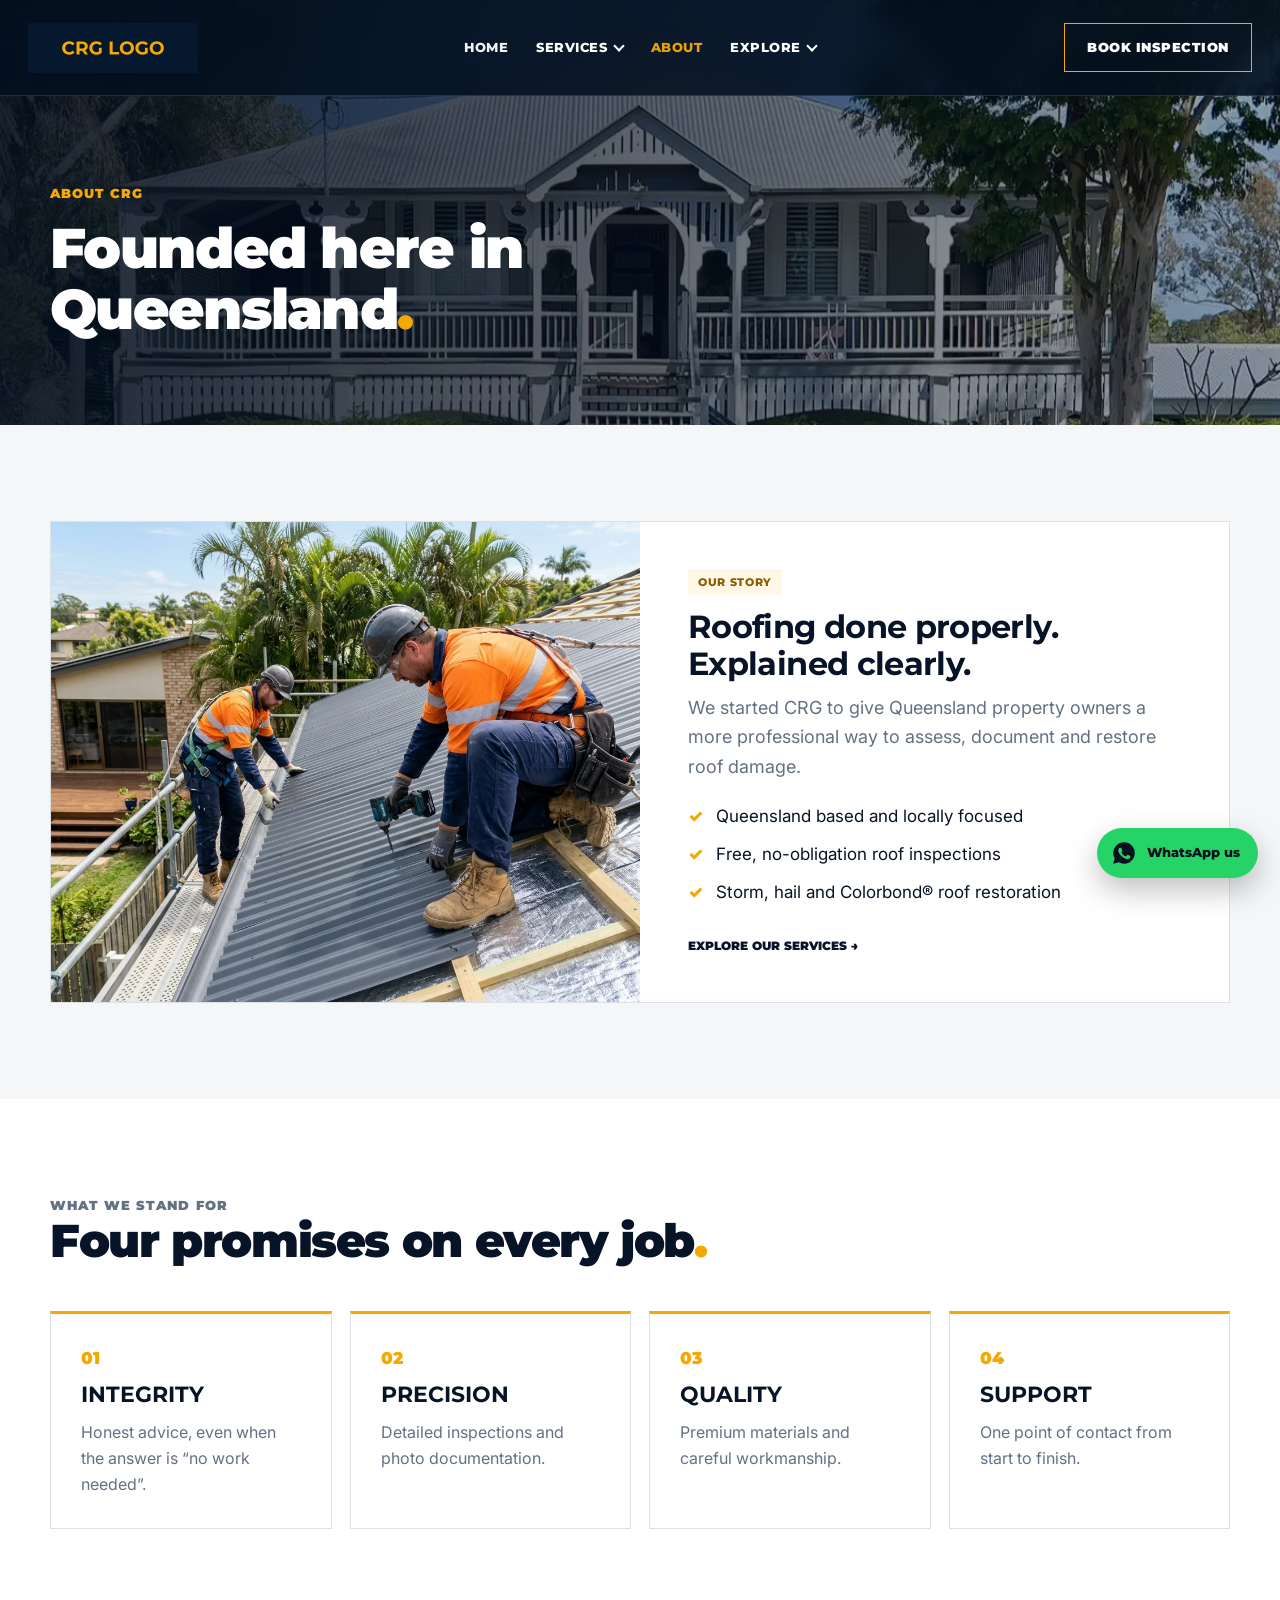
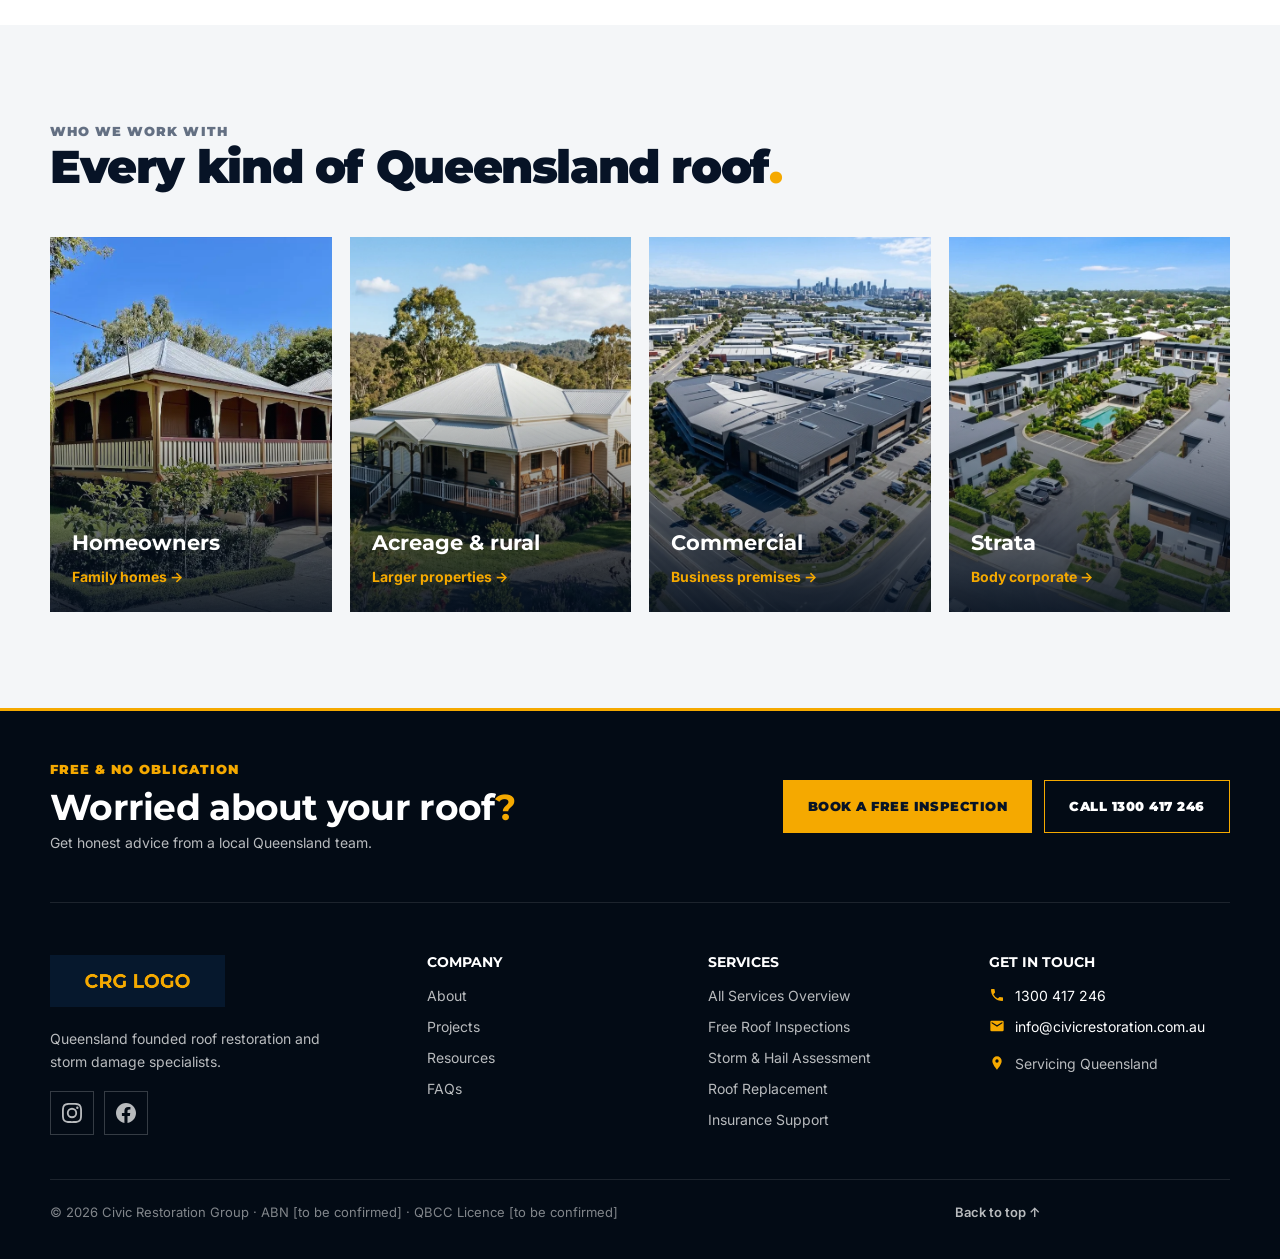
==== about.html @ 47a69a8f "updated services" ====
<!DOCTYPE html>
<html lang="en">
<head>
  <meta charset="utf-8">
  <meta name="viewport" content="width=device-width, initial-scale=1">
  <title>About Civic Restoration Group | Queensland Roofing Specialists</title>
  <meta name="description" content="Queensland-founded roof restoration company offering free roof inspections, storm damage documentation and Colorbond roof replacement.">
  <link rel="canonical" href="https://civicrestoration.com.au/about.html">
  <meta property="og:type" content="website">
  <meta property="og:site_name" content="Civic Restoration Group">
  <meta property="og:title" content="About Civic Restoration Group | Queensland Roofing Specialists">
  <meta property="og:description" content="Queensland-founded roof restoration company offering free roof inspections, storm damage documentation and Colorbond roof replacement.">
  <meta property="og:url" content="https://civicrestoration.com.au/about.html">
  <meta property="og:image" content="https://civicrestoration.com.au/assets/images/og-image.jpg">
  <meta name="twitter:card" content="summary_large_image">
  <link rel="preconnect" href="https://fonts.googleapis.com">
  <link rel="preconnect" href="https://fonts.gstatic.com" crossorigin>
  <link rel="stylesheet" href="https://fonts.googleapis.com/css2?family=Inter:wght@400;600;700&family=Montserrat:wght@800;900&display=swap" media="print" onload="this.media='all'">
  <noscript><link rel="stylesheet" href="https://fonts.googleapis.com/css2?family=Inter:wght@400;600;700&family=Montserrat:wght@800;900&display=swap"></noscript>
  <link rel="preload" as="image" href="assets/images/about-home.webp" fetchpriority="high">
  <link rel="stylesheet" href="css/style.css?v=20">
</head>
<body id="top">
  <header class="topbar">
    <div class="nav-wrap">
      <a class="brand" href="index.html"><img src="assets/logos/crg-logo-transparent.png" alt="Civic Restoration Group logo"></a>
      <button class="menu-toggle" aria-label="Open menu"><span></span><span></span><span></span></button>
      <nav class="nav">
        <a href="index.html">Home</a>
        <div class="nav-dropdown">
          <button class="nav-dropdown-toggle" type="button" aria-expanded="false" aria-haspopup="true">Services</button>
          <div class="nav-dropdown-menu">
            <a href="services.html">All Services Overview</a>
            <a href="roof-inspections.html">Free Roof Inspections</a>
            <a href="storm-damage.html">Storm &amp; Hail Assessment</a>
            <a href="roof-replacement.html">Roof Replacement</a>
            <a href="insurance-support.html">Insurance Support</a>
          </div>
        </div>
        <a href="about.html">About</a>
        <div class="nav-dropdown">
          <button class="nav-dropdown-toggle" type="button" aria-expanded="false" aria-haspopup="true">Explore</button>
          <div class="nav-dropdown-menu">
            <a href="projects.html">Projects</a>
            <a href="resources.html">Resources</a>
            <a href="faq.html">FAQ</a>
          </div>
        </div>
        <a class="mobile-only" href="contact.html" data-inspection-dialog>Book Inspection</a>
      </nav>
      <a class="btn btn-outline header-cta" href="contact.html" data-inspection-dialog>Book Inspection</a>
    </div>
  </header>
  <main>
    <section class="subhero about-hero">
      <div class="container">
        <p class="eyebrow">About CRG</p>
        <h1>Founded here in Queensland<span class="dot">.</span></h1>
      </div>
    </section>
    <section class="section section-soft">
      <div class="container">
        <article class="industry">
          <div class="industry-img">
            <img src="assets/images/about-team.webp" alt="Roofer working on a residential roof" loading="lazy">
          </div>
          <div class="industry-body">
            <span class="tag">Our Story</span>
            <h2>Roofing done properly. Explained clearly.</h2>
            <p>We started CRG to give Queensland property owners a more professional way to assess, document and restore roof damage.</p>
            <ul class="benefits">
              <li>Queensland based and locally focused</li>
              <li>Free, no-obligation roof inspections</li>
              <li>Storm, hail and Colorbond® roof restoration</li>
            </ul>
            <a class="learn" href="services.html">Explore our services →</a>
          </div>
        </article>
      </div>
    </section>
    <section class="section">
      <div class="container">
        <div class="section-head">
          <div>
            <p class="eyebrow">What We Stand For</p>
            <h2>Four promises on every job<span class="dot">.</span></h2>
          </div>
        </div>
        <div class="process-grid">
          <div class="step"><span>01</span><h3>Integrity</h3><p>Honest advice, even when the answer is “no work needed”.</p></div>
          <div class="step"><span>02</span><h3>Precision</h3><p>Detailed inspections and photo documentation.</p></div>
          <div class="step"><span>03</span><h3>Quality</h3><p>Premium materials and careful workmanship.</p></div>
          <div class="step"><span>04</span><h3>Support</h3><p>One point of contact from start to finish.</p></div>
        </div>
      </div>
    </section>
    <section class="section section-soft">
      <div class="container">
        <div class="section-head">
          <div>
            <p class="eyebrow">Who We Work With</p>
            <h2>Every kind of Queensland roof<span class="dot">.</span></h2>
          </div>
        </div>
        <div class="issue-grid">
          <a class="issue-tile" href="services.html#homeowners">
            <img src="assets/images/coastal-roof.webp" alt="Family home with Colorbond roof" loading="lazy">
            <span class="issue-label"><b>Homeowners</b><small>Family homes →</small></span>
          </a>
          <a class="issue-tile" href="services.html#acreage">
            <img src="assets/images/rural-homestead.webp" alt="Restored rural homestead" loading="lazy">
            <span class="issue-label"><b>Acreage &amp; rural</b><small>Larger properties →</small></span>
          </a>
          <a class="issue-tile" href="services.html#commercial">
            <img src="assets/images/commercial-roof.webp" alt="Commercial facility roof in Queensland" loading="lazy">
            <span class="issue-label"><b>Commercial</b><small>Business premises →</small></span>
          </a>
          <a class="issue-tile" href="services.html#strata">
            <img src="assets/images/strata-roof.webp" alt="Strata residential townhouse complex" loading="lazy">
            <span class="issue-label"><b>Strata</b><small>Body corporate →</small></span>
          </a>
        </div>
      </div>
    </section>
  </main>
  <footer class="footer">
    <div class="container footer-cta">
      <div>
        <p class="eyebrow">Free &amp; No Obligation</p>
        <h2>Worried about your roof<span class="dot">?</span></h2>
        <p>Get honest advice from a local Queensland team.</p>
      </div>
      <div class="footer-cta-actions">
        <a class="btn btn-amber" href="contact.html" data-inspection-dialog>Book a Free Inspection</a>
        <a class="btn btn-outline" href="tel:1300417246">Call 1300 417 246</a>
      </div>
    </div>
    <div class="container footer-grid">
      <div class="footer-brand">
        <img class="footer-logo" src="assets/logos/crg-logo-transparent.png" alt="CRG logo" loading="lazy">
        <p>Queensland founded roof restoration and storm damage specialists.</p>
        <div class="footer-social">
          <a href="#" data-social="instagram" target="_blank" rel="noopener" aria-label="CRG on Instagram"><svg viewBox="0 0 24 24" aria-hidden="true"><path fill="currentColor" d="M12 2.2c3.2 0 3.6 0 4.8.1 3.3.1 4.8 1.7 4.9 4.9.1 1.3.1 1.6.1 4.8s0 3.6-.1 4.8c-.1 3.2-1.7 4.8-4.9 4.9-1.3.1-1.6.1-4.8.1s-3.6 0-4.8-.1c-3.3-.1-4.8-1.7-4.9-4.9C2.2 15.6 2.2 15.2 2.2 12s0-3.6.1-4.8C2.4 3.9 3.9 2.4 7.2 2.3 8.4 2.2 8.8 2.2 12 2.2zM12 0C8.7 0 8.3 0 7.1.1 2.7.3.3 2.7.1 7.1 0 8.3 0 8.7 0 12s0 3.7.1 4.9c.2 4.4 2.6 6.8 7 7 1.2.1 1.6.1 4.9.1s3.7 0 4.9-.1c4.4-.2 6.8-2.6 7-7 .1-1.2.1-1.6.1-4.9s0-3.7-.1-4.9c-.2-4.4-2.6-6.8-7-7C15.7 0 15.3 0 12 0zm0 5.8a6.2 6.2 0 1 0 0 12.4 6.2 6.2 0 0 0 0-12.4zM12 16a4 4 0 1 1 0-8 4 4 0 0 1 0 8zm6.4-11.8a1.4 1.4 0 1 0 0 2.9 1.4 1.4 0 0 0 0-2.9z"/></svg></a>
          <a href="#" data-social="facebook" target="_blank" rel="noopener" aria-label="CRG on Facebook"><svg viewBox="0 0 24 24" aria-hidden="true"><path fill="currentColor" d="M24 12.1C24 5.4 18.6 0 12 0S0 5.4 0 12.1C0 18.1 4.4 23.1 10.1 24v-8.4H7.1v-3.5h3V9.4c0-3 1.8-4.7 4.5-4.7 1.3 0 2.7.2 2.7.2v3h-1.5c-1.5 0-2 .9-2 1.9v2.3h3.3l-.5 3.5h-2.8V24C19.6 23.1 24 18.1 24 12.1z"/></svg></a>
        </div>
      </div>
      <div>
        <h3>Company</h3>
        <a href="about.html">About</a>
        <a href="projects.html">Projects</a>
        <a href="resources.html">Resources</a>
        <a href="faq.html">FAQs</a>
      </div>
      <div>
        <h3>Services</h3>
        <a href="services.html">All Services Overview</a>
        <a href="roof-inspections.html">Free Roof Inspections</a>
        <a href="storm-damage.html">Storm &amp; Hail Assessment</a>
        <a href="roof-replacement.html">Roof Replacement</a>
        <a href="insurance-support.html">Insurance Support</a>
      </div>
      <div class="footer-contact">
        <h3>Get in Touch</h3>
        <a href="tel:1300417246"><svg viewBox="0 0 24 24" aria-hidden="true"><path fill="currentColor" d="M6.6 10.8a15.1 15.1 0 0 0 6.6 6.6l2.2-2.2a1 1 0 0 1 1-.25 11.4 11.4 0 0 0 3.6.57 1 1 0 0 1 1 1V20a1 1 0 0 1-1 1A17 17 0 0 1 3 4a1 1 0 0 1 1-1h3.5a1 1 0 0 1 1 1c0 1.25.2 2.45.57 3.57a1 1 0 0 1-.25 1z"/></svg>1300 417 246</a>
        <a href="mailto:info@civicrestoration.com.au"><svg viewBox="0 0 24 24" aria-hidden="true"><path fill="currentColor" d="M20 4H4a2 2 0 0 0-2 2v12a2 2 0 0 0 2 2h16a2 2 0 0 0 2-2V6a2 2 0 0 0-2-2zm0 4-8 5-8-5V6l8 5 8-5z"/></svg>info@civicrestoration.com.au</a>
        <p><svg viewBox="0 0 24 24" aria-hidden="true"><path fill="currentColor" d="M12 2a7 7 0 0 0-7 7c0 5.25 7 13 7 13s7-7.75 7-13a7 7 0 0 0-7-7zm0 9.5A2.5 2.5 0 1 1 12 6.5a2.5 2.5 0 0 1 0 5z"/></svg>Servicing Queensland</p>
      </div>
    </div>
    <div class="container footer-bottom">
      <p>© 2026 Civic Restoration Group · ABN [to be confirmed] · QBCC Licence [to be confirmed]</p>
      <a class="back-to-top" href="#top">Back to top ↑</a>
    </div>
  </footer>
  <script type="module" src="js/main.js?v=20"></script>
</body>
</html>
---- css/style.css ----
/* ==========================================================================
   Civic Restoration Group — Main stylesheet

   1.  Variables
   2.  Base
   3.  Layout
   4.  Header & navigation
   5.  Buttons
   6.  Typography helpers
   7.  Hero & page banners
   8.  Sections
   9.  Cards & grids
   10. Feature panels
   11. Call to action
   12. Forms
   13. Footer
   14. Animations
   15. Responsive
   16. Reduced motion
   ========================================================================== */

/* 1. Variables
   ========================================================================== */

:root {
  --navy: #06182d;
  --navy2: #0a2542;
  --ink: #071326;
  --muted: #647083;
  --amber: #f5a900;
  --white: #fff;
  --soft: #f4f6f8;
  --line: #dbe1e8;
  --max: 1180px;
}

/* 2. Base
   ========================================================================== */

* {
  box-sizing: border-box;
}

html {
  scroll-behavior: smooth;
}

body {
  margin: 0;
  font-family: Inter, Arial, sans-serif;
  font-size: 17px;
  color: var(--ink);
  background: #fff;
  line-height: 1.65;
}

img {
  max-width: 100%;
  display: block;
}

a {
  text-decoration: none;
  color: inherit;
}

h1,
h2,
h3 {
  font-family: Montserrat, Arial, sans-serif;
  line-height: 1.02;
  margin: 0;
}

h1 {
  font-size: clamp(46px, 6.4vw, 92px);
  font-weight: 900;
  letter-spacing: -.055em;
  text-transform: uppercase;
  margin: 22px 0;
}

.mobile-only {
  display: none;
}

/* 3. Layout
   ========================================================================== */

.container {
  width: min(var(--max), calc(100% - 44px));
  margin: auto;
}

.two-col {
  display: grid;
  grid-template-columns: 1fr 1fr;
  gap: 60px;
}

/* 4. Header & navigation
   ========================================================================== */

.topbar {
  position: fixed;
  z-index: 20;
  top: 0;
  left: 0;
  right: 0;
  height: 96px;
  display: flex;
  align-items: center;
  border-bottom: 1px solid rgba(255, 255, 255, .12);
  background: rgba(3, 15, 30, .84);
  backdrop-filter: blur(14px);
  transition: background .3s, box-shadow .3s;
}

.topbar.scrolled {
  background: rgba(3, 15, 30, .96);
  box-shadow: 0 10px 30px rgba(0, 0, 0, .25);
}

.nav-wrap {
  width: min(1280px, calc(100% - 56px));
  margin: auto;
  display: flex;
  align-items: center;
  gap: 36px;
}

.brand {
  display: block;
  margin-right: auto;
}

.brand img {
  width: 170px;
  height: auto;
}

.nav {
  display: flex;
  gap: 28px;
  align-items: center;
  font-family: Montserrat, Arial, sans-serif;
  font-size: 13px;
  font-weight: 800;
  text-transform: uppercase;
  letter-spacing: .04em;
  color: #fff;
}

.nav a {
  opacity: .95;
  transition: color .2s;
}

.nav a:hover,
.nav a.active {
  color: var(--amber);
}

.menu-toggle {
  display: none;
}

/* Dropdown ("Explore") */

.nav-dropdown {
  position: relative;
}

.nav-dropdown-toggle {
  display: flex;
  align-items: center;
  gap: 7px;
  padding: 0;
  background: none;
  border: 0;
  color: inherit;
  font: inherit;
  letter-spacing: inherit;
  text-transform: inherit;
  cursor: pointer;
  transition: color .2s;
}

.nav-dropdown-toggle:after {
  content: "";
  width: 6px;
  height: 6px;
  border-right: 2px solid currentColor;
  border-bottom: 2px solid currentColor;
  transform: translateY(-2px) rotate(45deg);
  transition: transform .25s;
}

.nav-dropdown-toggle:hover,
.nav-dropdown-toggle.active,
.nav-dropdown.open .nav-dropdown-toggle {
  color: var(--amber);
}

.nav-dropdown.open .nav-dropdown-toggle:after {
  transform: translateY(1px) rotate(-135deg);
}

.nav-dropdown-menu {
  display: flex;
  flex-direction: column;
}

.nav-dropdown-menu a {
  display: block;
  transition: color .2s, background .2s;
}

.nav-dropdown-menu a.active {
  color: var(--amber);
  background: rgba(230, 95, 43, .12);
  font-weight: 700;
}

@media (min-width: 901px) {
  .nav-wrap {
    display: grid;
    grid-template-columns: 1fr auto 1fr;
  }

  .brand {
    margin-right: 0;
    justify-self: start;
  }

  .header-cta {
    justify-self: end;
  }

  .nav-dropdown-menu {
    position: absolute;
    top: calc(100% + 18px);
    left: -20px;
    min-width: 210px;
    padding: 10px 0;
    background: var(--navy);
    border: 1px solid rgba(255, 255, 255, .12);
    border-top: 2px solid var(--amber);
    box-shadow: 0 20px 40px rgba(0, 0, 0, .3);
    opacity: 0;
    visibility: hidden;
    transform: translateY(8px);
    transition: opacity .2s, transform .2s, visibility .2s;
  }

  /* Invisible bridge so the menu stays open while the mouse moves down to it */
  .nav-dropdown-menu:before {
    content: "";
    position: absolute;
    left: 0;
    right: 0;
    top: -20px;
    height: 20px;
  }

  .nav-dropdown-menu a {
    padding: 11px 20px;
  }

  .nav-dropdown-menu a:hover {
    background: rgba(255, 255, 255, .05);
  }

  .nav-dropdown:hover .nav-dropdown-menu,
  .nav-dropdown:focus-within .nav-dropdown-menu,
  .nav-dropdown.open .nav-dropdown-menu {
    opacity: 1;
    visibility: visible;
    transform: none;
  }

  .nav-dropdown:hover .nav-dropdown-toggle {
    color: var(--amber);
  }

  .nav-dropdown:hover .nav-dropdown-toggle:after {
    transform: translateY(1px) rotate(-135deg);
  }
}

/* 5. Buttons
   ========================================================================== */

.btn {
  display: inline-flex;
  align-items: center;
  justify-content: center;
  gap: 10px;
  min-height: 48px;
  padding: 15px 24px;
  cursor: pointer;
  border: 1px solid transparent;
  font-family: Montserrat, Arial, sans-serif;
  font-weight: 900;
  font-size: 13px;
  text-transform: uppercase;
  letter-spacing: .04em;
  transition: .25s;
}

.btn-amber {
  background: var(--amber);
  color: #06101f;
}

.btn-amber:hover {
  transform: translateY(-2px);
  box-shadow: 0 16px 34px rgba(245, 169, 0, .25);
}

.btn-outline {
  border-color: var(--amber);
  color: #fff;
}

.btn-outline:hover {
  background: var(--amber);
  color: #06101f;
}

.btn-light-outline {
  border-color: var(--amber);
  color: var(--ink);
  background: #fff;
}

.btn-light-outline:hover {
  background: var(--amber);
  color: #06101f;
}

.header-cta {
  padding: 13px 22px;
  white-space: nowrap;
}

/* 6. Typography helpers
   ========================================================================== */

.eyebrow {
  display: flex;
  align-items: center;
  gap: 14px;
  color: var(--amber);
  font-family: Montserrat, Arial, sans-serif;
  text-transform: uppercase;
  font-size: 13px;
  font-weight: 900;
  letter-spacing: .08em;
}

.dot {
  color: var(--amber);
}

.lead {
  font-size: 20px;
  max-width: 650px;
  color: rgba(255, 255, 255, .88);
  margin: 0 0 34px;
}

/* 7. Hero & page banners
   ========================================================================== */

.hero {
  min-height: 92vh;
  display: flex;
  align-items: flex-end;
  position: relative;
  color: #fff;
  background-image:
    linear-gradient(90deg, rgba(3, 14, 29, .94) 0%, rgba(3, 14, 29, .72) 38%, rgba(3, 14, 29, .2) 100%),
    url('../assets/images/hero-rural-roof.webp');
  background-size: cover;
  background-position: center;
}

.hero-inner {
  padding: 170px 0 90px;
  max-width: 790px;
}

.hero-actions {
  display: flex;
  gap: 16px;
  flex-wrap: wrap;
}

.social-actions {
  margin-top: 28px;
}

.subhero {
  padding: 170px 0 85px;
  background:
    linear-gradient(90deg, rgba(3, 14, 29, .92), rgba(3, 14, 29, .55)),
    url('../assets/images/coastal-roof.webp');
  background-size: cover;
  background-position: center;
  color: #fff;
}

.subhero h1 {
  max-width: 18ch;
  margin: 14px 0 0;
  font-size: clamp(36px, 4.4vw, 60px);
  line-height: 1.08;
  letter-spacing: -.03em;
  text-transform: none;
}

.subhero h1 + p {
  max-width: 560px;
  margin: 18px 0 0;
  font-size: 18px;
  color: rgba(255, 255, 255, .82);
}

.trust-strip {
  background: var(--navy);
  color: #fff;
  border-top: 1px solid rgba(255, 255, 255, .1);
  border-bottom: 1px solid rgba(255, 255, 255, .08);
}

.trust-grid {
  display: grid;
  grid-template-columns: repeat(5, 1fr);
  gap: 1px;
}

.trust-item {
  padding: 26px 20px;
  border-left: 1px solid rgba(255, 255, 255, .12);
  font-family: Montserrat, Arial, sans-serif;
  font-weight: 800;
  font-size: 13px;
  text-transform: uppercase;
  letter-spacing: .04em;
  transition: background .25s;
}

.trust-item:last-child {
  border-right: 1px solid rgba(255, 255, 255, .12);
}

.trust-item:hover {
  background: rgba(255, 255, 255, .05);
}

.tick {
  color: var(--amber);
  margin-right: 8px;
}

/* 8. Sections
   ========================================================================== */

.section {
  padding: 96px 0;
}

.section-soft {
  background: var(--soft);
}

.page-content {
  padding: 90px 0;
}

.section-head {
  display: flex;
  justify-content: space-between;
  gap: 60px;
  align-items: end;
  margin-bottom: 44px;
}

.section-head h2 {
  font-size: clamp(30px, 3.6vw, 46px);
  font-weight: 900;
  letter-spacing: -.03em;
  line-height: 1.1;
}

.section-head p {
  max-width: 470px;
  color: var(--muted);
  margin: 0;
}


/* Text column used beside images and forms */

.copy h2 {
  font-size: clamp(28px, 3.2vw, 38px);
  letter-spacing: -.025em;
  line-height: 1.15;
  margin: 10px 0 16px;
}

.copy p {
  color: var(--muted);
  font-size: 17px;
  max-width: 60ch;
}

.copy .list a {
  color: var(--ink);
  font-weight: 600;
  border-bottom: 1px solid var(--amber);
}

.list {
  display: grid;
  gap: 14px;
  margin-top: 24px;
}

.list div {
  padding: 18px;
  border: 1px solid var(--line);
  background: #fff;
}

/* 9. Cards & grids
   ========================================================================== */

/* Service cards */

.services-grid {
  display: grid;
  grid-template-columns: repeat(3, 1fr);
  gap: 24px;
}

.service-card {
  background: #fff;
  border: 1px solid var(--line);
  overflow: hidden;
  transition: .25s;
}

.service-card:hover {
  transform: translateY(-5px);
  box-shadow: 0 22px 48px rgba(6, 24, 45, .12);
}

.card-img {
  height: 250px;
  overflow: hidden;
  background: #ddd;
}

.card-img img {
  width: 100%;
  height: 100%;
  object-fit: cover;
  transition: .45s;
}

.service-card:hover img {
  transform: scale(1.04);
}

.card-body {
  padding: 28px;
}

.card-body span {
  color: var(--amber);
  font-family: Montserrat;
  font-weight: 900;
  font-size: 13px;
}

.card-body h3 {
  font-size: 22px;
  text-transform: uppercase;
  margin: 7px 0 10px;
}

.card-body p {
  color: var(--muted);
  margin: 0 0 18px;
}

.learn {
  font-family: Montserrat;
  font-weight: 900;
  text-transform: uppercase;
  font-size: 12px;
  color: var(--ink);
  transition: color .2s;
}

.learn:hover {
  color: var(--amber);
}

/* Process steps */

.process-grid {
  display: grid;
  grid-template-columns: repeat(4, 1fr);
  gap: 18px;
}

.step {
  border-top: 3px solid var(--amber);
  background: #fff;
  padding: 30px;
  border: 1px solid var(--line);
}

.step span {
  font-family: Montserrat;
  font-weight: 900;
  color: var(--amber);
}

.step h3 {
  font-size: 22px;
  text-transform: uppercase;
  margin: 12px 0;
}

.step p {
  color: var(--muted);
  margin: 0;
}

/* Project tiles */

.projects-grid {
  display: grid;
  grid-template-columns: 1.2fr 1fr 1fr;
  gap: 24px;
}

.project-card {
  position: relative;
  min-height: 340px;
  overflow: hidden;
  color: #fff;
  background: #111;
}

.project-card.big {
  grid-row: span 2;
  min-height: 704px;
}

.project-card img {
  width: 100%;
  height: 100%;
  object-fit: cover;
  position: absolute;
  inset: 0;
}

.project-card:after {
  content: "";
  position: absolute;
  inset: 0;
  background: linear-gradient(180deg, rgba(0, 0, 0, 0), rgba(3, 14, 29, .9));
}

.project-card div {
  position: absolute;
  z-index: 2;
  left: 26px;
  right: 26px;
  bottom: 24px;
}

.project-card h3 {
  text-transform: uppercase;
  font-size: 22px;
}

.project-card p {
  margin: 8px 0 0;
  color: rgba(255, 255, 255, .78);
}

/* Resource / guide cards */

.resource-grid {
  display: grid;
  grid-template-columns: repeat(2, 1fr);
  gap: 24px;
}

.resource-card {
  background: #fff;
  border: 1px solid var(--line);
  padding: 34px;
  min-height: 360px;
}

.resource-card span {
  font-family: Montserrat, Arial, sans-serif;
  font-weight: 900;
  font-size: 26px;
  color: var(--amber);
}

.resource-card h3 {
  font-size: 22px;
  line-height: 1.25;
  margin: 12px 0 12px;
  letter-spacing: -.015em;
}

.resource-card p {
  color: var(--muted);
  margin: 0 0 14px;
}

/* Shared hover lift for cards and list items */

.resource-card,
.step,
.list div {
  transition: transform .25s, box-shadow .25s, border-color .25s;
}

.resource-card:hover,
.step:hover,
.list div:hover {
  transform: translateY(-4px);
  box-shadow: 0 18px 40px rgba(6, 24, 45, .1);
  border-color: var(--amber);
}

/* 11. Call to action
   ========================================================================== */

.cta {
  background: var(--navy);
  color: #fff;
  padding: 72px 0;
}

.cta-grid {
  display: flex;
  align-items: center;
  justify-content: space-between;
  gap: 30px;
}

.cta h2 {
  font-size: 42px;
  text-transform: uppercase;
}

/* 12. Forms
   ========================================================================== */

.form {
  display: grid;
  gap: 15px;
}

.form input,
.form textarea,
.form select {
  width: 100%;
  min-height: 52px;
  padding: 14px 15px;
  border: 1px solid var(--line);
  border-radius: 0;
  background: #fff;
  font: inherit;
  font-size: 16px;
  transition: border-color .2s, box-shadow .2s;
}

.form input:focus,
.form textarea:focus,
.form select:focus {
  outline: none;
  border-color: var(--amber);
  box-shadow: 0 0 0 3px rgba(245, 169, 0, .2);
}

.form textarea {
  min-height: 130px;
}

.form label {
  display: grid;
  gap: 6px;
  font-size: 14px;
  font-weight: 600;
}

.form-status {
  margin: 0;
  padding: 14px 16px;
  font-size: 15px;
  border-left: 3px solid var(--amber);
  background: #fff8e6;
}

.form-status[hidden] {
  display: none;
}

.form-status.is-error {
  border-color: #c0392b;
  background: #fdecea;
}

.form-success {
  text-align: center;
  padding: 20px 0;
}

.form-success h3 {
  font-size: 24px;
  margin-bottom: 8px;
}

.form-success p {
  color: var(--muted);
  margin: 0;
}

/* 13. Footer
   ========================================================================== */

.footer {
  background: #030b15;
  color: #fff;
  padding: 0 0 35px;
  border-top: 3px solid var(--amber);
}

.footer-cta {
  display: flex;
  align-items: center;
  justify-content: space-between;
  gap: 30px;
  padding: 48px 0;
  border-bottom: 1px solid rgba(255, 255, 255, .1);
}

.footer .footer-cta .eyebrow {
  margin: 0 0 8px;
  color: var(--amber);
  font-size: 13px;
}

.footer-cta h2 {
  margin: 0 0 6px;
  font-size: clamp(26px, 3vw, 36px);
  letter-spacing: -.02em;
  color: #fff;
}

.footer-cta p {
  margin: 0;
}

.footer-cta-actions {
  display: flex;
  flex-wrap: wrap;
  gap: 12px;
}

.footer .footer-cta-actions .btn {
  display: inline-flex;
  margin: 0;
  font-size: 13px;
}

.footer .footer-cta-actions .btn-amber {
  color: var(--ink);
}

.footer .footer-cta-actions .btn-outline {
  color: #fff;
}

.footer .footer-cta-actions .btn-outline:hover {
  color: #06101f;
}

.footer-grid {
  padding-top: 52px;
}

.footer-brand p {
  max-width: 280px;
}

.footer-grid {
  display: grid;
  grid-template-columns: 1.4fr repeat(3, 1fr);
  gap: 40px;
}

.footer-logo {
  width: 175px;
  margin-bottom: 20px;
}

.footer p,
.footer a {
  color: rgba(255, 255, 255, .72);
  font-size: 14px;
}

.footer h3 {
  text-transform: uppercase;
  font-size: 14px;
  margin-bottom: 14px;
}

.footer a {
  display: block;
  margin: 8px 0;
  transition: color .2s;
}

.footer a:hover {
  color: var(--amber);
}

/* 13b. Redesign components
   ========================================================================== */

.section-intro {
  max-width: 640px;
  margin: 0 0 40px;
  color: var(--muted);
  font-size: 18px;
}

.section-more {
  margin: 32px 0 0;
}

.follow-title {
  font-size: clamp(24px, 2.6vw, 32px);
  letter-spacing: -.02em;
  line-height: 1.2;
}

.section-intro a {
  color: var(--ink);
  font-weight: 600;
  border-bottom: 1px solid var(--amber);
}

.tag {
  display: inline-block;
  padding: 4px 10px;
  background: #fff8e6;
  color: #8a5d00;
  font-family: Montserrat, Arial, sans-serif;
  font-size: 11px;
  font-weight: 800;
  letter-spacing: .06em;
  text-transform: uppercase;
}

/* "How it works" steps */

.process-grid.three {
  grid-template-columns: repeat(3, 1fr);
}

.step {
  border-top: 3px solid var(--amber);
}

.step p {
  font-size: 16px;
}

/* Benefit bullet list */

.benefits {
  list-style: none;
  margin: 0 0 24px;
  padding: 0;
  display: grid;
  gap: 10px;
}

.benefits li {
  position: relative;
  padding-left: 28px;
}

.benefits li:before {
  content: "✓";
  position: absolute;
  left: 0;
  color: var(--amber);
  font-weight: 900;
}

/* Services page blocks */

.service-list {
  display: grid;
  gap: 24px;
}

.service-block {
  display: grid;
  grid-template-columns: 1fr 1fr;
  gap: 48px;
  padding: 40px;
  background: #fff;
  border: 1px solid var(--line);
  scroll-margin-top: 120px;
}

.service-block span {
  font-family: Montserrat, Arial, sans-serif;
  font-weight: 900;
  color: var(--amber);
}

.service-block h2 {
  font-size: clamp(26px, 2.6vw, 32px);
  letter-spacing: -.02em;
  line-height: 1.15;
  margin: 8px 0 12px;
}

.service-block p {
  color: var(--muted);
  margin: 0;
  max-width: 46ch;
}

/* Before & after project gallery */

.ba-grid {
  display: grid;
  grid-template-columns: repeat(2, 1fr);
  gap: 28px;
}

.ba-card {
  background: #fff;
  border: 1px solid var(--line);
}

.ba-images {
  display: grid;
  grid-template-columns: 1fr 1fr;
  gap: 2px;
  background: var(--line);
}

.ba-images figure {
  position: relative;
  margin: 0;
  aspect-ratio: 4 / 3;
  overflow: hidden;
}

.ba-images img {
  width: 100%;
  height: 100%;
  object-fit: cover;
}

.ba-images figcaption {
  position: absolute;
  left: 10px;
  top: 10px;
  padding: 3px 9px;
  background: rgba(3, 14, 29, .85);
  color: #fff;
  font-family: Montserrat, Arial, sans-serif;
  font-size: 11px;
  font-weight: 800;
  letter-spacing: .06em;
  text-transform: uppercase;
}

.ba-images figure:last-child figcaption {
  background: var(--amber);
  color: #06101f;
}

.ba-body {
  padding: 24px 26px 28px;
}

.ba-body h3 {
  font-size: 21px;
  margin: 12px 0 6px;
}

.ba-body p {
  margin: 0;
  color: var(--muted);
  font-size: 16px;
}

/* FAQ accordion */

.faq-list {
  max-width: 820px;
  border-top: 1px solid var(--line);
}

.faq-item {
  border-bottom: 1px solid var(--line);
}

.faq-item summary {
  display: flex;
  justify-content: space-between;
  align-items: center;
  gap: 20px;
  min-height: 64px;
  padding: 18px 0;
  font-family: Montserrat, Arial, sans-serif;
  font-size: 18px;
  font-weight: 700;
  line-height: 1.3;
  cursor: pointer;
  list-style: none;
}

.faq-item summary::-webkit-details-marker {
  display: none;
}

.faq-item summary:after {
  content: "+";
  flex: 0 0 32px;
  height: 32px;
  display: grid;
  place-items: center;
  border: 1px solid var(--line);
  color: var(--amber);
  font-size: 20px;
  transition: transform .25s;
}

.faq-item[open] summary:after {
  content: "–";
}

.faq-item summary:hover {
  color: #8a5d00;
}

.faq-item p {
  margin: 0 0 22px;
  max-width: 68ch;
  color: var(--muted);
}

/* Resource guides */

.guide-list {
  display: grid;
  grid-template-columns: repeat(2, 1fr);
  gap: 24px;
}

.guide {
  display: flex;
  flex-direction: column;
  background: #fff;
  border: 1px solid var(--line);
  scroll-margin-top: 100px;
  transition: box-shadow .3s, transform .3s;
}

.guide:hover {
  transform: translateY(-3px);
  box-shadow: 0 18px 40px rgba(6, 24, 45, .08);
}

.guide-img {
  height: 220px;
  overflow: hidden;
  border-bottom: 3px solid var(--amber);
}

.guide-img img {
  width: 100%;
  height: 100%;
  object-fit: cover;
  transition: transform .6s ease;
}

.guide:hover .guide-img img {
  transform: scale(1.04);
}

.guide-body {
  display: flex;
  flex: 1;
  flex-direction: column;
  padding: 30px 32px 32px;
}

.guide-meta {
  display: flex;
  align-items: center;
  gap: 12px;
  margin: 0;
  color: var(--muted);
  font-size: 14px;
}

.guide h2 {
  font-size: 24px;
  line-height: 1.2;
  letter-spacing: -.015em;
  margin: 14px 0 10px;
}

.guide-body > p:not(.guide-meta) {
  color: var(--muted);
  margin: 0 0 18px;
}

.guide .benefits {
  font-size: 16px;
}

.guide details {
  margin-bottom: 20px;
  border-top: 1px solid var(--line);
  padding-top: 14px;
}

.guide summary {
  font-family: Montserrat, Arial, sans-serif;
  font-size: 13px;
  font-weight: 800;
  text-transform: uppercase;
  letter-spacing: .04em;
  cursor: pointer;
}

.guide details p {
  color: var(--muted);
  font-size: 16px;
}

.guide-actions {
  margin-top: auto;
  display: flex;
  flex-wrap: wrap;
  align-items: center;
  gap: 14px 24px;
}

.guide-more {
  margin: 32px 0 0;
  color: var(--muted);
}

.guide-more .learn {
  margin-left: 8px;
}

/* Inspection request pop-up */

.inspection-dialog {
  width: min(520px, calc(100% - 32px));
  max-height: calc(100vh - 32px);
  padding: 0;
  border: 0;
  border-top: 4px solid var(--amber);
  box-shadow: 0 30px 80px rgba(0, 0, 0, .35);
}

.inspection-dialog::backdrop {
  background: rgba(3, 14, 29, .7);
  backdrop-filter: blur(3px);
}

.inspection-dialog[open] {
  animation: fadeUp .3s ease both;
}

.dialog-inner {
  position: relative;
  padding: 36px 34px 32px;
}

.dialog-inner h2 {
  font-size: 28px;
  letter-spacing: -.02em;
  line-height: 1.15;
  margin: 8px 0 8px;
}

.dialog-inner > p {
  margin: 0 0 22px;
  color: var(--muted);
  font-size: 16px;
}

.dialog-close {
  position: absolute;
  top: 12px;
  right: 12px;
  width: 44px;
  height: 44px;
  background: none;
  border: 0;
  font-size: 28px;
  line-height: 1;
  color: var(--muted);
  cursor: pointer;
}

.dialog-close:hover {
  color: var(--ink);
}

.chip-group {
  display: flex;
  flex-wrap: wrap;
  gap: 8px;
  margin: 0;
  padding: 0;
  border: 0;
}

.chip-group legend {
  margin-bottom: 10px;
  padding: 0;
  font-size: 14px;
  font-weight: 600;
}

.form .chip {
  display: block;
  position: relative;
  cursor: pointer;
}

.chip input {
  position: absolute;
  opacity: 0;
  width: 1px;
  height: 1px;
  min-height: 0;
}

.chip span {
  display: block;
  padding: 10px 14px;
  border: 1px solid var(--line);
  background: #fff;
  font-size: 14px;
  font-weight: 600;
  transition: background .2s, border-color .2s;
}

.chip:hover span {
  border-color: var(--amber);
}

.chip input:checked + span {
  background: var(--amber);
  border-color: var(--amber);
  color: var(--ink);
}

.chip input:focus-visible + span {
  box-shadow: 0 0 0 3px rgba(245, 169, 0, .35);
}

.form-row {
  display: grid;
  grid-template-columns: 1fr 1fr;
  gap: 12px;
}

.form .optional {
  color: var(--muted);
  font-weight: 400;
}

.inspection-dialog .form textarea {
  min-height: 64px;
}

/* Sticky WhatsApp button (created by js/main.js) */

.whatsapp-float {
  position: fixed;
  right: 22px;
  bottom: 22px;
  z-index: 30;
  display: flex;
  align-items: center;
  gap: 10px;
  padding: 12px 18px 12px 14px;
  background: #25d366;
  color: #06101f;
  font-family: Montserrat, Arial, sans-serif;
  font-size: 13px;
  font-weight: 800;
  border-radius: 999px;
  box-shadow: 0 12px 30px rgba(0, 0, 0, .25);
  transition: transform .2s, box-shadow .2s;
}

.whatsapp-float:hover {
  transform: translateY(-2px);
  box-shadow: 0 16px 36px rgba(0, 0, 0, .3);
}

.whatsapp-float svg {
  width: 26px;
  height: 26px;
  flex: none;
}

/* Footer additions */

.footer a[href^="tel:"],
.footer a[href^="mailto:"] {
  color: #fff;
}

.footer-social {
  display: flex;
  gap: 10px;
  margin-top: 18px;
}

.footer .footer-social a {
  display: grid;
  place-items: center;
  width: 44px;
  height: 44px;
  margin: 0;
  border: 1px solid rgba(255, 255, 255, .2);
  transition: border-color .2s, color .2s;
}

.footer .footer-social a:hover {
  border-color: var(--amber);
}

.footer-social svg {
  width: 20px;
  height: 20px;
}

.footer-bottom {
  display: flex;
  justify-content: space-between;
  gap: 20px;
  flex-wrap: wrap;
  margin-top: 40px;
  padding-top: 22px;
  border-top: 1px solid rgba(255, 255, 255, .1);
}

.footer .footer-bottom p {
  margin: 0;
  font-size: 13px;
  color: rgba(255, 255, 255, .5);
}

.footer-bottom {
  align-items: center;
}

@media (min-width: 901px) {
  .footer-bottom {
    padding-right: 190px;
  }
}

.footer .back-to-top {
  margin: 0;
  font-size: 13px;
  font-weight: 600;
}

.footer-contact a,
.footer-contact p {
  display: flex;
  align-items: center;
  gap: 10px;
  word-break: break-word;
}

.footer-contact svg {
  width: 16px;
  height: 16px;
  flex: none;
  color: var(--amber);
}

/* 13c. Homepage
   ========================================================================== */

.hero-proof {
  display: flex;
  flex-wrap: wrap;
  gap: 10px 26px;
  list-style: none;
  margin: 30px 0 0;
  padding: 0;
  color: rgba(255, 255, 255, .82);
  font-size: 15px;
}

.hero-proof li:before {
  content: "✓";
  color: var(--amber);
  font-weight: 800;
  margin-right: 8px;
}

/* Issue picker */

.issue-grid {
  display: grid;
  grid-template-columns: repeat(4, 1fr);
  gap: 18px;
}

.issue-tile {
  position: relative;
  display: block;
  aspect-ratio: 3 / 4;
  overflow: hidden;
  color: #fff;
  background: var(--navy);
}

.issue-tile img {
  width: 100%;
  height: 100%;
  object-fit: cover;
  transition: transform .6s cubic-bezier(.2, .7, .2, 1);
}

.issue-tile:after {
  content: "";
  position: absolute;
  inset: 0;
  background: linear-gradient(180deg, rgba(3, 14, 29, 0) 35%, rgba(3, 14, 29, .9) 100%);
}

.issue-label {
  position: absolute;
  left: 22px;
  right: 22px;
  bottom: 22px;
  z-index: 1;
}

.issue-label b {
  display: block;
  font-family: Montserrat, Arial, sans-serif;
  font-size: 21px;
  line-height: 1.2;
}

.issue-label small {
  display: inline-block;
  margin-top: 10px;
  color: var(--amber);
  font-size: 14px;
  font-weight: 700;
  transition: transform .3s;
}

.issue-tile:hover img,
.issue-tile:focus-visible img {
  transform: scale(1.06);
}

.issue-tile:hover small,
.issue-tile:focus-visible small {
  transform: translateX(6px);
}

/* Before / after slider */

.compare-wrap {
  display: grid;
  grid-template-columns: 1fr 1.6fr;
  gap: 60px;
  align-items: center;
}

.compare-copy h2 {
  font-size: clamp(30px, 3.6vw, 46px);
  font-weight: 900;
  letter-spacing: -.03em;
  line-height: 1.1;
  margin: 14px 0;
}

.compare-copy p {
  color: var(--muted);
  margin: 0 0 22px;
}

.compare {
  --pos: 50%;
  position: relative;
  aspect-ratio: 4 / 3;
  overflow: hidden;
  background: var(--navy);
  user-select: none;
}

.compare img,
.compare-before {
  position: absolute;
  inset: 0;
  width: 100%;
  height: 100%;
  object-fit: cover;
}

.compare-before {
  clip-path: inset(0 calc(100% - var(--pos)) 0 0);
}

.compare-tag {
  position: absolute;
  top: 16px;
  padding: 6px 12px;
  font-family: Montserrat, Arial, sans-serif;
  font-size: 12px;
  font-weight: 900;
  text-transform: uppercase;
  letter-spacing: .06em;
  pointer-events: none;
}

.compare-tag.is-before {
  left: 16px;
  background: var(--navy);
  color: #fff;
}

.compare-tag.is-after {
  right: 16px;
  background: var(--amber);
  color: var(--ink);
}

.compare-handle {
  position: absolute;
  top: 0;
  bottom: 0;
  left: var(--pos);
  width: 3px;
  background: #fff;
  transform: translateX(-50%);
  pointer-events: none;
}

.compare-handle:after {
  content: "‹ ›";
  position: absolute;
  top: 50%;
  left: 50%;
  display: grid;
  place-items: center;
  width: 52px;
  height: 52px;
  border-radius: 50%;
  background: #fff;
  color: var(--ink);
  font-size: 20px;
  font-weight: 800;
  transform: translate(-50%, -50%);
  box-shadow: 0 6px 20px rgba(0, 0, 0, .25);
}

.compare input {
  position: absolute;
  inset: 0;
  width: 100%;
  height: 100%;
  margin: 0;
  opacity: 0;
  cursor: ew-resize;
}

.compare:has(input:focus-visible) .compare-handle:after {
  outline: 3px solid var(--amber);
}

/* Timeline */

.timeline {
  position: relative;
  display: grid;
  grid-template-columns: repeat(3, 1fr);
  gap: 30px;
  list-style: none;
  margin: 0;
  padding: 0;
}

.timeline li {
  position: relative;
}

/* Connector from each step's circle to the next one, with a 10px gap either side */
.timeline li:not(:last-child):after {
  content: "";
  position: absolute;
  top: 27px;
  left: 66px;
  width: calc(100% + 30px - 76px);
  height: 2px;
  background: linear-gradient(90deg, var(--amber), rgba(245, 169, 0, .35));
}

.timeline span {
  display: grid;
  place-items: center;
  width: 56px;
  height: 56px;
  margin-bottom: 22px;
  border-radius: 50%;
  background: var(--navy);
  color: var(--amber);
  font-family: Montserrat, Arial, sans-serif;
  font-size: 20px;
  font-weight: 900;
  box-shadow: 0 0 0 8px #fff;
}

.timeline h3 {
  font-size: 24px;
  margin: 0 0 6px;
}

.timeline p {
  color: var(--muted);
  margin: 0;
}

/* Closing call to action */

.cta-hero {
  padding: 120px 0;
  color: #fff;
  text-align: center;
  background:
    linear-gradient(rgba(3, 14, 29, .85), rgba(3, 14, 29, .85)),
    url('../assets/images/hero-rural-roof.webp') center / cover;
}

.cta-hero h2 {
  font-size: clamp(32px, 4.4vw, 56px);
  font-weight: 900;
  letter-spacing: -.03em;
  line-height: 1.1;
}

.cta-hero p {
  margin: 18px 0 34px;
  color: rgba(255, 255, 255, .82);
  font-size: 19px;
}

.cta-hero .hero-actions {
  justify-content: center;
}

@media (max-width: 900px) {
  .issue-grid {
    grid-template-columns: 1fr 1fr;
    gap: 12px;
  }

  .issue-label {
    left: 14px;
    right: 14px;
    bottom: 14px;
  }

  .issue-label b {
    font-size: 17px;
  }

  .compare-wrap {
    grid-template-columns: 1fr;
    gap: 30px;
  }

  .timeline {
    grid-template-columns: 1fr;
    gap: 36px;
  }

  .timeline li:not(:last-child):after {
    top: 62px;
    left: 27px;
    width: 2px;
    height: calc(100% + 36px - 68px);
    background: linear-gradient(180deg, var(--amber), rgba(245, 169, 0, .35));
  }

  .timeline li {
    padding-left: 80px;
    min-height: 56px;
  }

  .timeline span {
    position: absolute;
    left: 0;
    top: 0;
  }

  .cta-hero {
    padding: 80px 0;
  }
}

/* 13d. About page
   ========================================================================== */

.subhero.about-hero {
  background:
    linear-gradient(90deg, rgba(3, 14, 29, .9), rgba(3, 14, 29, .35)),
    url('../assets/images/about-home.webp') center 35% / cover;
}

/* 13d-ii. Individual service pages
   ========================================================================== */

.subhero.svc-inspections,
.subhero.svc-storm,
.subhero.svc-replacement,
.subhero.svc-insurance {
  background-position: center;
  background-size: cover;
}

.subhero.svc-inspections {
  background-image: linear-gradient(90deg, rgba(3, 14, 29, .92), rgba(3, 14, 29, .45)), url('../assets/images/svc-inspections.webp');
}

.subhero.svc-storm {
  background-image: linear-gradient(90deg, rgba(3, 14, 29, .92), rgba(3, 14, 29, .45)), url('../assets/images/svc-storm.webp');
}

.subhero.svc-replacement {
  background-image: linear-gradient(90deg, rgba(3, 14, 29, .92), rgba(3, 14, 29, .45)), url('../assets/images/svc-replacement.webp');
}

.subhero.svc-insurance {
  background-image: linear-gradient(90deg, rgba(3, 14, 29, .92), rgba(3, 14, 29, .45)), url('../assets/images/svc-insurance.webp');
}

.back-link {
  display: inline-block;
  margin-bottom: 22px;
  color: rgba(255, 255, 255, .78);
  font-size: 15px;
  font-weight: 600;
  transition: color .2s;
}

.back-link:hover {
  color: var(--amber);
}

.service-block h2 a {
  transition: color .2s;
}

.service-block h2 a:hover {
  color: var(--amber);
}

/* 13e. Industries page
   ========================================================================== */

.industry-jump,
.service-jump {
  display: flex;
  flex-wrap: wrap;
  gap: 10px;
  margin: -16px 0 40px;
}

.industry-jump a,
.service-jump a {
  padding: 10px 18px;
  border: 1px solid var(--line);
  background: #fff;
  font-size: 15px;
  font-weight: 600;
  transition: border-color .2s, background .2s, color .2s;
}

.industry-jump a:hover,
.service-jump a:hover {
  border-color: var(--amber);
  background: #fff8e6;
  color: var(--amber);
}

.industry-list {
  display: grid;
  gap: 28px;
}

.industry {
  display: grid;
  grid-template-columns: 1fr 1fr;
  background: #fff;
  border: 1px solid var(--line);
  overflow: hidden;
  scroll-margin-top: 110px;
}

.industry:nth-child(even) .industry-img {
  order: 2;
}

.industry-img {
  min-height: 360px;
  overflow: hidden;
}

.industry-img img {
  width: 100%;
  height: 100%;
  object-fit: cover;
  transition: transform .6s ease;
}

.industry:hover .industry-img img {
  transform: scale(1.04);
}

.industry-body {
  align-self: center;
  padding: 44px 48px;
}

.industry-body h2 {
  font-size: clamp(26px, 2.6vw, 32px);
  letter-spacing: -.02em;
  line-height: 1.15;
  margin: 14px 0 10px;
}

.industry-body > p {
  margin: 0 0 20px;
  color: var(--muted);
  font-size: 18px;
}

@media (max-width: 900px) {
  .industry {
    grid-template-columns: 1fr;
  }

  .industry:nth-child(even) .industry-img {
    order: 0;
  }

  .industry-img {
    min-height: 220px;
    height: 220px;
  }

  .industry-body {
    padding: 28px 24px;
  }

  .industry-body .btn {
    width: 100%;
  }
}

/* 14. Animations
   ========================================================================== */

@keyframes fadeUp {
  from {
    opacity: 0;
    transform: translateY(28px);
  }
  to {
    opacity: 1;
    transform: none;
  }
}

@keyframes menuDrop {
  from {
    opacity: 0;
    transform: translateY(-10px);
  }
  to {
    opacity: 1;
    transform: none;
  }
}

/* Hero and page-banner entrance, staggered */

.hero-inner > *,
.subhero .container > * {
  animation: fadeUp .8s cubic-bezier(.2, .7, .2, 1) both;
}

.hero-inner > :nth-child(2),
.subhero .container > :nth-child(2) {
  animation-delay: .12s;
}

.hero-inner > :nth-child(3) {
  animation-delay: .24s;
}

.hero-inner > :nth-child(4) {
  animation-delay: .36s;
}

.hero-inner > :nth-child(5) {
  animation-delay: .48s;
}

/* Scroll reveal — classes are added and removed by js/main.js */

.reveal {
  opacity: 0;
  transform: translateY(32px);
}

.reveal.in-view {
  opacity: 1;
  transform: none;
  transition: opacity .7s ease, transform .7s cubic-bezier(.2, .7, .2, 1);
  transition-delay: var(--delay, 0s);
}

/* 15. Responsive
   ========================================================================== */

@media (max-width: 900px) {
  /* Header & mobile menu */
  .topbar {
    height: 82px;
  }

  .nav-wrap {
    width: min(100% - 34px, 1280px);
  }

  .brand img {
    width: 135px;
  }

  .nav,
  .header-cta {
    display: none;
  }

  .menu-toggle {
    display: flex;
    margin-left: auto;
    background: none;
    border: 0;
    flex-direction: column;
    gap: 5px;
  }

  .menu-toggle span {
    width: 28px;
    height: 2px;
    background: #fff;
  }

  .nav.open {
    display: flex;
    position: absolute;
    top: 82px;
    left: 0;
    right: 0;
    background: #06182d;
    flex-direction: column;
    align-items: flex-start;
    padding: 24px;
    animation: menuDrop .25s ease both;
  }

  .nav .mobile-only {
    display: block;
    color: var(--amber);
  }

  .nav-dropdown-menu {
    display: none;
    gap: 18px;
    padding: 18px 0 0 16px;
    border-left: 2px solid var(--amber);
    margin-top: 14px;
  }

  .nav-dropdown.open .nav-dropdown-menu {
    display: flex;
  }

  /* Layout */
  .hero-inner {
    padding-top: 140px;
  }

  .section {
    padding: 68px 0;
  }

  .trust-grid,
  .services-grid,
  .process-grid,
  .footer-grid,
  .projects-grid,
  .resource-grid {
    grid-template-columns: 1fr;
  }

  .section-head,
  .two-col,
  .cta-grid {
    display: block;
  }

  .project-card {
    min-height: 300px;
  }

  .project-card.big {
    min-height: 380px;
  }

  .resource-card {
    min-height: auto;
  }

  .cta h2 {
    font-size: 32px;
  }

  /* Redesign components */
  .process-grid.three,
  .service-block,
  .ba-grid,
  .guide-list {
    grid-template-columns: 1fr;
  }

  .service-block {
    gap: 22px;
    padding: 28px 24px;
  }

  .hero-actions .btn {
    flex: 1 1 100%;
  }

  .dialog-inner {
    padding: 30px 22px 24px;
  }

  .form-row {
    grid-template-columns: 1fr;
  }

  .whatsapp-float {
    right: 16px;
    bottom: 16px;
    padding: 14px;
  }

  .whatsapp-float span {
    display: none;
  }

  .footer {
    padding-bottom: 90px;
  }

  .footer-cta {
    flex-direction: column;
    align-items: stretch;
    padding: 40px 0;
  }

  .footer .footer-cta-actions .btn {
    flex: 1 1 100%;
  }

  .footer-grid {
    grid-template-columns: repeat(2, 1fr);
    gap: 32px 20px;
    padding-top: 40px;
  }

  .footer-brand,
  .footer-contact {
    grid-column: 1 / -1;
  }

  .guide-img {
    height: 180px;
  }

  .guide-body {
    padding: 24px 22px 26px;
  }
}

/* 16. Reduced motion
   ========================================================================== */

@media (prefers-reduced-motion: reduce) {
  *,
  *:before,
  *:after {
    animation: none !important;
    transition: none !important;
    scroll-behavior: auto !important;
  }

  .reveal {
    opacity: 1;
    transform: none;
  }
}
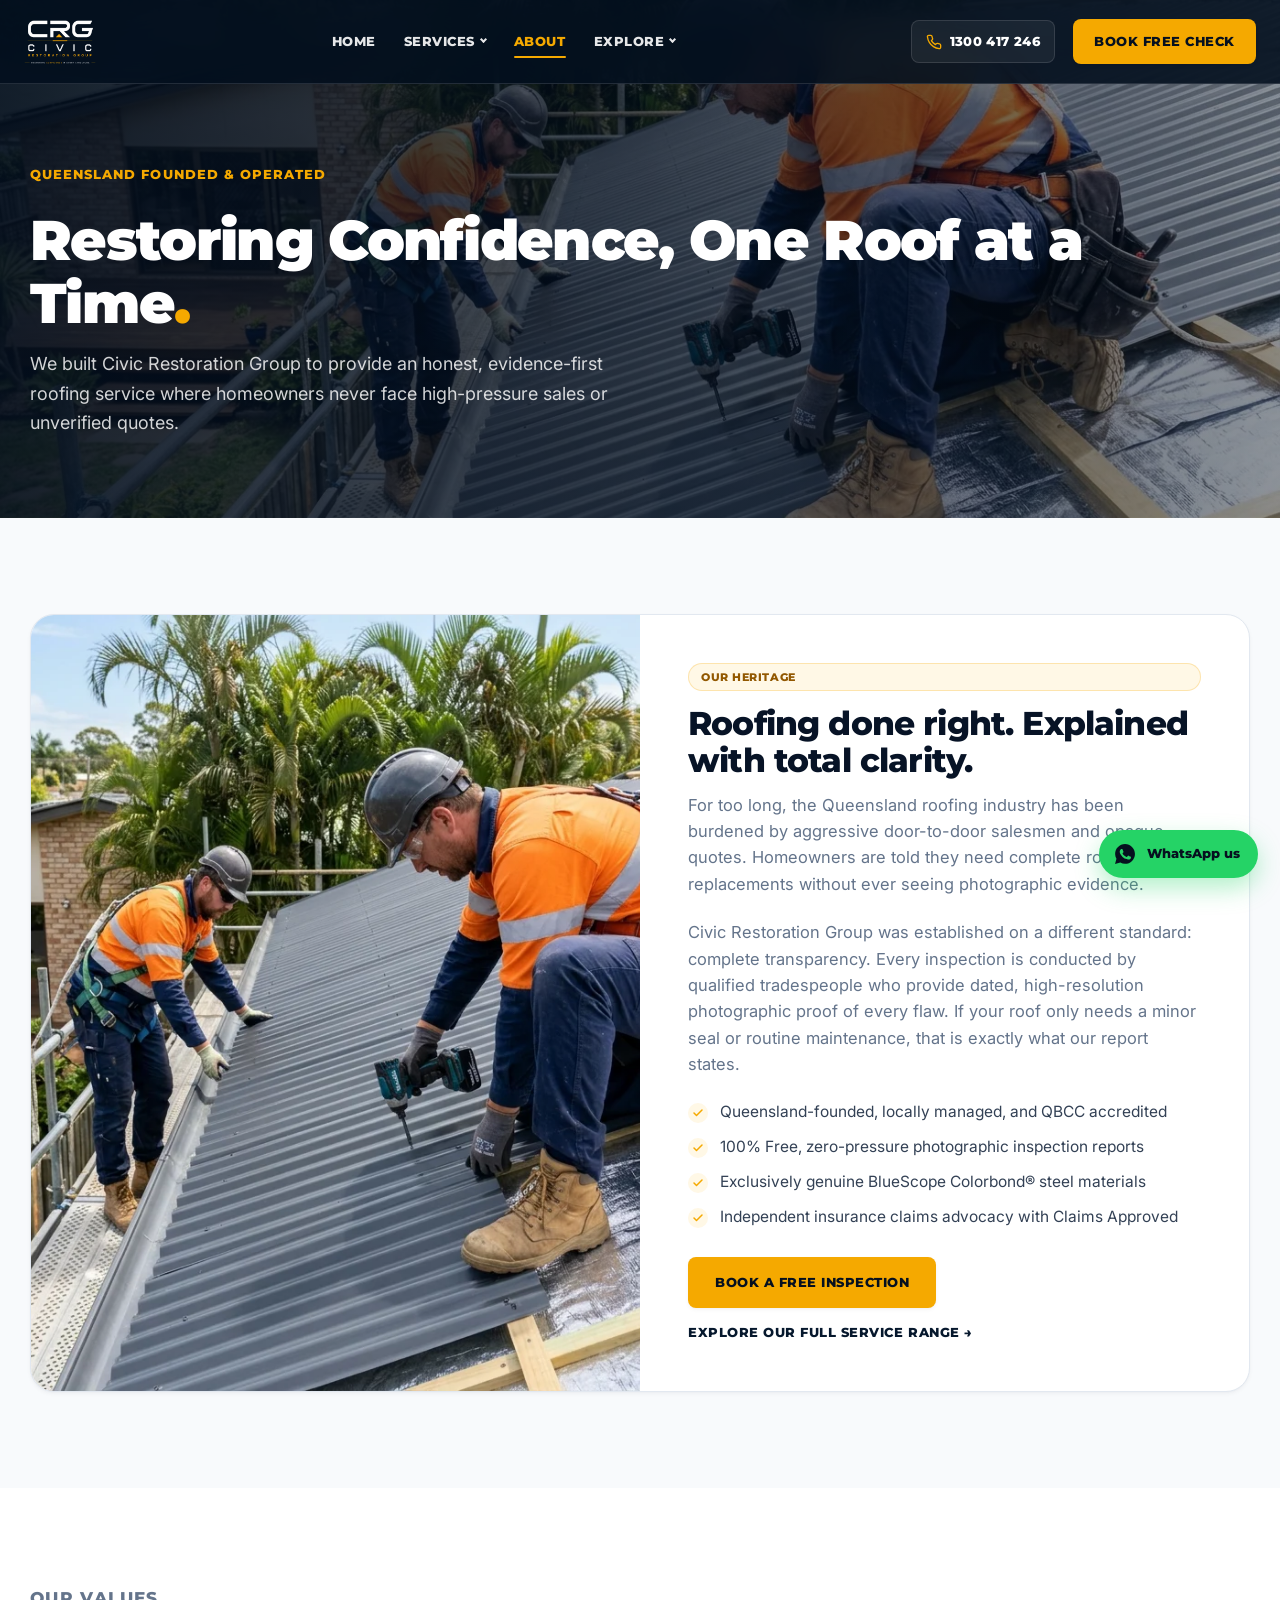
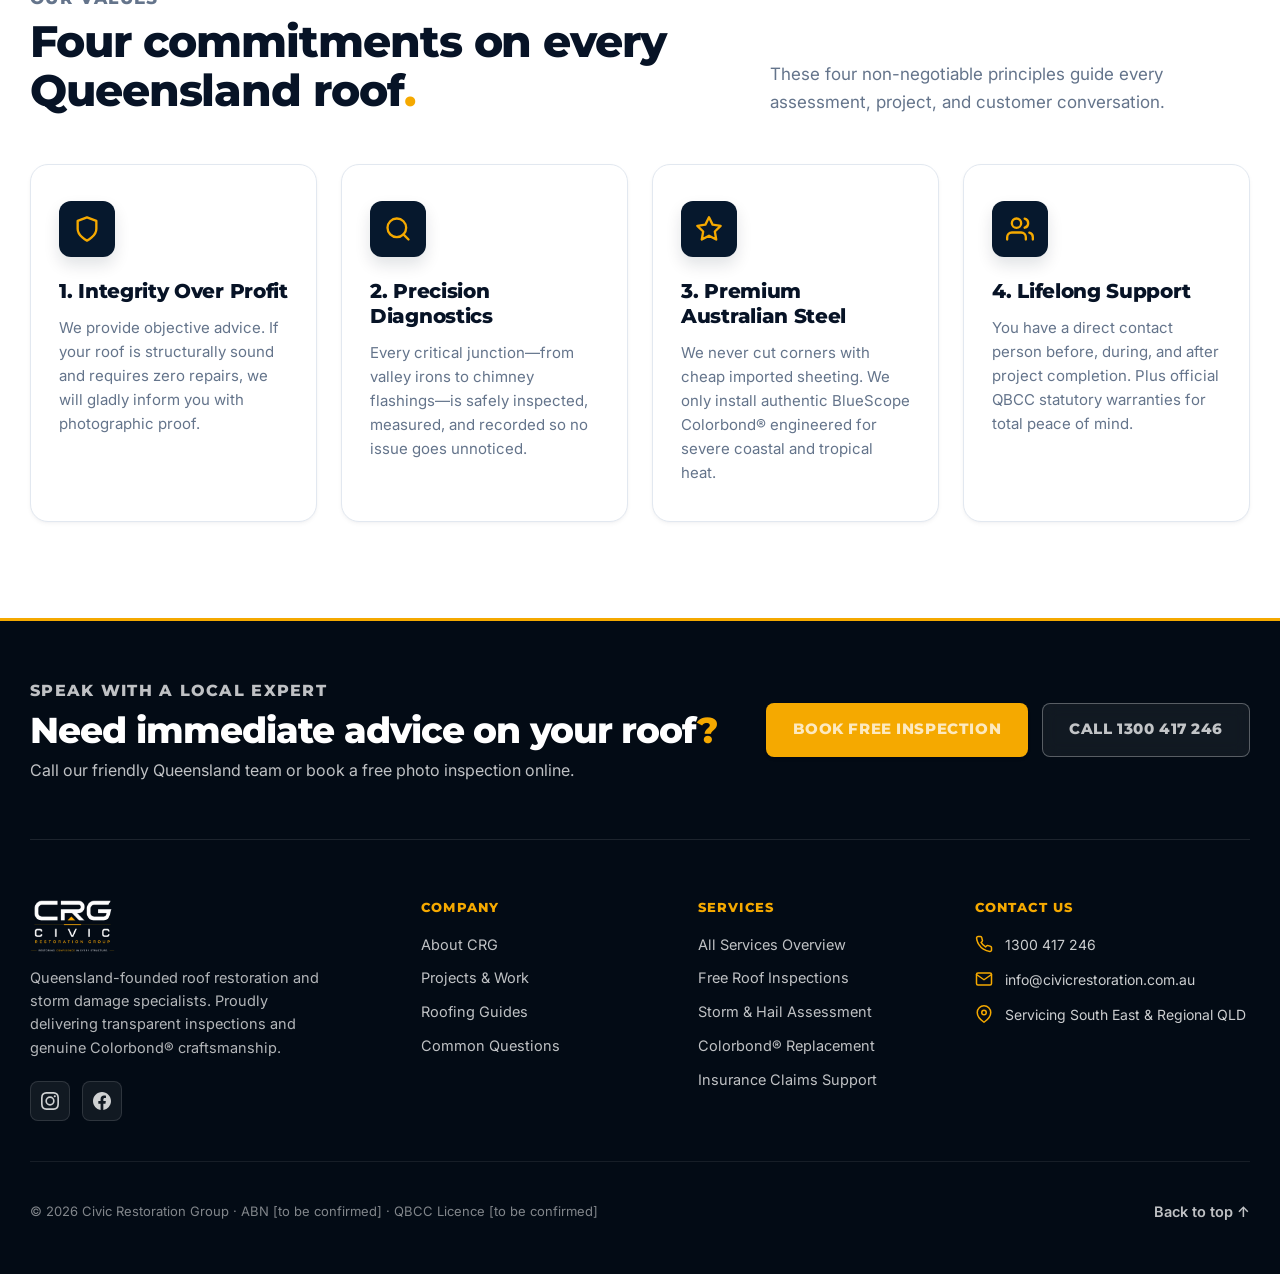
==== commit 6a14fb98: "updated new ui" ====
--- a/about.html
+++ b/about.html
@@ -4,27 +4,32 @@
   <meta charset="utf-8">
   <meta name="viewport" content="width=device-width, initial-scale=1">
   <title>About Civic Restoration Group | Queensland Roofing Specialists</title>
-  <meta name="description" content="Queensland-founded roof restoration company offering free roof inspections, storm damage documentation and Colorbond roof replacement.">
+  <meta name="description" content="Learn about Civic Restoration Group. Queensland-founded roofing restoration and storm damage specialists committed to transparent inspections and genuine Colorbond® craftsmanship.">
   <link rel="canonical" href="https://civicrestoration.com.au/about.html">
   <meta property="og:type" content="website">
   <meta property="og:site_name" content="Civic Restoration Group">
   <meta property="og:title" content="About Civic Restoration Group | Queensland Roofing Specialists">
-  <meta property="og:description" content="Queensland-founded roof restoration company offering free roof inspections, storm damage documentation and Colorbond roof replacement.">
+  <meta property="og:description" content="Learn about Civic Restoration Group. Queensland-founded roofing restoration and storm damage specialists committed to transparent inspections and genuine Colorbond® craftsmanship.">
   <meta property="og:url" content="https://civicrestoration.com.au/about.html">
   <meta property="og:image" content="https://civicrestoration.com.au/assets/images/og-image.jpg">
   <meta name="twitter:card" content="summary_large_image">
   <link rel="preconnect" href="https://fonts.googleapis.com">
   <link rel="preconnect" href="https://fonts.gstatic.com" crossorigin>
-  <link rel="stylesheet" href="https://fonts.googleapis.com/css2?family=Inter:wght@400;600;700&family=Montserrat:wght@800;900&display=swap" media="print" onload="this.media='all'">
-  <noscript><link rel="stylesheet" href="https://fonts.googleapis.com/css2?family=Inter:wght@400;600;700&family=Montserrat:wght@800;900&display=swap"></noscript>
-  <link rel="preload" as="image" href="assets/images/about-home.webp" fetchpriority="high">
-  <link rel="stylesheet" href="css/style.css?v=20">
+  <link rel="stylesheet" href="https://fonts.googleapis.com/css2?family=Inter:wght@400;500;600;700&family=Montserrat:wght@700;800;900&display=swap" media="print" onload="this.media='all'">
+  <noscript><link rel="stylesheet" href="https://fonts.googleapis.com/css2?family=Inter:wght@400;500;600;700&family=Montserrat:wght@700;800;900&display=swap"></noscript>
+  <link rel="preload" as="image" href="assets/images/about-team.webp" fetchpriority="high">
+  <link rel="stylesheet" href="css/style.css?v=25">
 </head>
 <body id="top">
+  <!-- Top Navigation Header -->
   <header class="topbar">
     <div class="nav-wrap">
-      <a class="brand" href="index.html"><img src="assets/logos/crg-logo-transparent.png" alt="Civic Restoration Group logo"></a>
-      <button class="menu-toggle" aria-label="Open menu"><span></span><span></span><span></span></button>
+      <a class="brand" href="index.html" aria-label="Civic Restoration Group Homepage">
+        <img src="assets/logos/crg-logo-transparent.png" alt="Civic Restoration Group logo">
+      </a>
+      <button class="menu-toggle" aria-label="Open menu" aria-expanded="false">
+        <span></span><span></span><span></span>
+      </button>
       <nav class="nav">
         <a href="index.html">Home</a>
         <div class="nav-dropdown">
@@ -37,7 +42,7 @@
             <a href="insurance-support.html">Insurance Support</a>
           </div>
         </div>
-        <a href="about.html">About</a>
+        <a href="about.html" class="active">About</a>
         <div class="nav-dropdown">
           <button class="nav-dropdown-toggle" type="button" aria-expanded="false" aria-haspopup="true">Explore</button>
           <div class="nav-dropdown-menu">
@@ -46,131 +51,183 @@
             <a href="faq.html">FAQ</a>
           </div>
         </div>
-        <a class="mobile-only" href="contact.html" data-inspection-dialog>Book Inspection</a>
+        <a class="mobile-only" href="tel:1300417246">Call 1300 417 246</a>
+        <a class="mobile-only" href="contact.html" data-inspection-dialog>Book Free Inspection</a>
       </nav>
-      <a class="btn btn-outline header-cta" href="contact.html" data-inspection-dialog>Book Inspection</a>
+      <div class="header-actions">
+        <a class="header-phone" href="tel:1300417246" aria-label="Call Civic Restoration Group">
+          <svg viewBox="0 0 24 24" fill="none" stroke="currentColor" stroke-width="2" stroke-linecap="round" stroke-linejoin="round" aria-hidden="true"><path d="M22 16.92v3a2 2 0 0 1-2.18 2 19.79 19.79 0 0 1-8.63-3.07 19.5 19.5 0 0 1-6-6 19.79 19.79 0 0 1-3.07-8.67A2 2 0 0 1 4.11 2h3a2 2 0 0 1 2 1.72 12.84 12.84 0 0 0 .7 2.81 2 2 0 0 1-.45 2.11L8.09 9.91a16 16 0 0 0 6 6l1.27-1.27a2 2 0 0 1 2.11-.45 12.84 12.84 0 0 0 2.81.7A2 2 0 0 1 22 16.92z"></path></svg>
+          <span>1300 417 246</span>
+        </a>
+        <a class="btn btn-amber header-cta" href="contact.html" data-inspection-dialog>Book Free Check</a>
+      </div>
     </div>
   </header>
+
   <main>
     <section class="subhero about-hero">
       <div class="container">
-        <p class="eyebrow">About CRG</p>
-        <h1>Founded here in Queensland<span class="dot">.</span></h1>
+        <p class="eyebrow">Queensland Founded &amp; Operated</p>
+        <h1>Restoring Confidence, One Roof at a Time<span class="dot">.</span></h1>
+        <p class="subhero-lead">We built Civic Restoration Group to provide an honest, evidence-first roofing service where homeowners never face high-pressure sales or unverified quotes.</p>
       </div>
     </section>
+
+    <!-- Story & Mission -->
     <section class="section section-soft">
       <div class="container">
         <article class="industry">
           <div class="industry-img">
-            <img src="assets/images/about-team.webp" alt="Roofer working on a residential roof" loading="lazy">
+            <img src="assets/images/about-team.webp" alt="Civic Restoration Group licensed roofing tradesman on a residential property" loading="lazy">
           </div>
           <div class="industry-body">
-            <span class="tag">Our Story</span>
-            <h2>Roofing done properly. Explained clearly.</h2>
-            <p>We started CRG to give Queensland property owners a more professional way to assess, document and restore roof damage.</p>
+            <span class="tag">Our Heritage</span>
+            <h2>Roofing done right. Explained with total clarity.</h2>
+            <p>For too long, the Queensland roofing industry has been burdened by aggressive door-to-door salesmen and opaque quotes. Homeowners are told they need complete roof replacements without ever seeing photographic evidence.</p>
+            <p>Civic Restoration Group was established on a different standard: complete transparency. Every inspection is conducted by qualified tradespeople who provide dated, high-resolution photographic proof of every flaw. If your roof only needs a minor seal or routine maintenance, that is exactly what our report states.</p>
             <ul class="benefits">
-              <li>Queensland based and locally focused</li>
-              <li>Free, no-obligation roof inspections</li>
-              <li>Storm, hail and Colorbond® roof restoration</li>
+              <li>Queensland-founded, locally managed, and QBCC accredited</li>
+              <li>100% Free, zero-pressure photographic inspection reports</li>
+              <li>Exclusively genuine BlueScope Colorbond® steel materials</li>
+              <li>Independent insurance claims advocacy with Claims Approved</li>
             </ul>
-            <a class="learn" href="services.html">Explore our services →</a>
+            <div class="cta-row">
+              <a class="btn btn-amber" href="contact.html" data-inspection-dialog>
+                Book a Free Inspection
+              </a>
+              <a class="learn" href="services.html">
+                Explore our full service range →
+              </a>
+            </div>
           </div>
         </article>
       </div>
     </section>
+
+    <!-- Core Promises -->
     <section class="section">
       <div class="container">
         <div class="section-head">
           <div>
-            <p class="eyebrow">What We Stand For</p>
-            <h2>Four promises on every job<span class="dot">.</span></h2>
-          </div>
-        </div>
-        <div class="process-grid">
-          <div class="step"><span>01</span><h3>Integrity</h3><p>Honest advice, even when the answer is “no work needed”.</p></div>
-          <div class="step"><span>02</span><h3>Precision</h3><p>Detailed inspections and photo documentation.</p></div>
-          <div class="step"><span>03</span><h3>Quality</h3><p>Premium materials and careful workmanship.</p></div>
-          <div class="step"><span>04</span><h3>Support</h3><p>One point of contact from start to finish.</p></div>
-        </div>
-      </div>
-    </section>
-    <section class="section section-soft">
-      <div class="container">
-        <div class="section-head">
-          <div>
-            <p class="eyebrow">Who We Work With</p>
-            <h2>Every kind of Queensland roof<span class="dot">.</span></h2>
-          </div>
-        </div>
-        <div class="issue-grid">
-          <a class="issue-tile" href="services.html#homeowners">
-            <img src="assets/images/coastal-roof.webp" alt="Family home with Colorbond roof" loading="lazy">
-            <span class="issue-label"><b>Homeowners</b><small>Family homes →</small></span>
-          </a>
-          <a class="issue-tile" href="services.html#acreage">
-            <img src="assets/images/rural-homestead.webp" alt="Restored rural homestead" loading="lazy">
-            <span class="issue-label"><b>Acreage &amp; rural</b><small>Larger properties →</small></span>
-          </a>
-          <a class="issue-tile" href="services.html#commercial">
-            <img src="assets/images/commercial-roof.webp" alt="Commercial facility roof in Queensland" loading="lazy">
-            <span class="issue-label"><b>Commercial</b><small>Business premises →</small></span>
-          </a>
-          <a class="issue-tile" href="services.html#strata">
-            <img src="assets/images/strata-roof.webp" alt="Strata residential townhouse complex" loading="lazy">
-            <span class="issue-label"><b>Strata</b><small>Body corporate →</small></span>
-          </a>
+            <p class="eyebrow">Our Values</p>
+            <h2>Four commitments on every Queensland roof<span class="dot">.</span></h2>
+          </div>
+          <p>These four non-negotiable principles guide every assessment, project, and customer conversation.</p>
+        </div>
+
+        <div class="feature-grid">
+          <div class="feature-card">
+            <div class="feature-icon">
+              <svg viewBox="0 0 24 24" fill="none" stroke="currentColor" stroke-width="2" stroke-linecap="round" stroke-linejoin="round" aria-hidden="true"><path d="M12 22s8-4 8-10V5l-8-3-8 3v7c0 6 8 10 8 10z"></path></svg>
+            </div>
+            <h3>1. Integrity Over Profit</h3>
+            <p>We provide objective advice. If your roof is structurally sound and requires zero repairs, we will gladly inform you with photographic proof.</p>
+          </div>
+
+          <div class="feature-card">
+            <div class="feature-icon">
+              <svg viewBox="0 0 24 24" fill="none" stroke="currentColor" stroke-width="2" stroke-linecap="round" stroke-linejoin="round" aria-hidden="true"><circle cx="11" cy="11" r="8"></circle><line x1="21" y1="21" x2="16.65" y2="16.65"></line></svg>
+            </div>
+            <h3>2. Precision Diagnostics</h3>
+            <p>Every critical junction—from valley irons to chimney flashings—is safely inspected, measured, and recorded so no issue goes unnoticed.</p>
+          </div>
+
+          <div class="feature-card">
+            <div class="feature-icon">
+              <svg viewBox="0 0 24 24" fill="none" stroke="currentColor" stroke-width="2" stroke-linecap="round" stroke-linejoin="round" aria-hidden="true"><polygon points="12 2 15.09 8.26 22 9.27 17 14.14 18.18 21.02 12 17.77 5.82 21.02 7 14.14 2 9.27 8.91 8.26 12 2"></polygon></svg>
+            </div>
+            <h3>3. Premium Australian Steel</h3>
+            <p>We never cut corners with cheap imported sheeting. We only install authentic BlueScope Colorbond® engineered for severe coastal and tropical heat.</p>
+          </div>
+
+          <div class="feature-card">
+            <div class="feature-icon">
+              <svg viewBox="0 0 24 24" fill="none" stroke="currentColor" stroke-width="2" stroke-linecap="round" stroke-linejoin="round" aria-hidden="true"><path d="M17 21v-2a4 4 0 0 0-4-4H5a4 4 0 0 0-4 4v2"></path><circle cx="9" cy="7" r="4"></circle><path d="M23 21v-2a4 4 0 0 0-3-3.87"></path><path d="M16 3.13a4 4 0 0 1 0 7.75"></path></svg>
+            </div>
+            <h3>4. Lifelong Support</h3>
+            <p>You have a direct contact person before, during, and after project completion. Plus official QBCC statutory warranties for total peace of mind.</p>
+          </div>
         </div>
       </div>
     </section>
   </main>
+
+  <!-- Mobile Sticky Conversion Dock -->
+  <div class="mobile-cta-bar" aria-label="Quick contact buttons">
+    <a class="mobile-cta-btn mobile-cta-call" href="tel:1300417246">
+      <svg viewBox="0 0 24 24" fill="none" stroke="currentColor" stroke-width="2" stroke-linecap="round" stroke-linejoin="round" aria-hidden="true"><path d="M22 16.92v3a2 2 0 0 1-2.18 2 19.79 19.79 0 0 1-8.63-3.07 19.5 19.5 0 0 1-6-6 19.79 19.79 0 0 1-3.07-8.67A2 2 0 0 1 4.11 2h3a2 2 0 0 1 2 1.72 12.84 12.84 0 0 0 .7 2.81 2 2 0 0 1-.45 2.11L8.09 9.91a16 16 0 0 0 6 6l1.27-1.27a2 2 0 0 1 2.11-.45 12.84 12.84 0 0 0 2.81.7A2 2 0 0 1 22 16.92z"></path></svg>
+      Call 1300 417 246
+    </a>
+    <a class="mobile-cta-btn mobile-cta-book" href="contact.html" data-inspection-dialog>
+      <svg viewBox="0 0 24 24" fill="none" stroke="currentColor" stroke-width="2" stroke-linecap="round" stroke-linejoin="round" aria-hidden="true"><rect x="3" y="4" width="18" height="18" rx="2" ry="2"></rect><line x1="16" y1="2" x2="16" y2="6"></line><line x1="8" y1="2" x2="8" y2="6"></line><line x1="3" y1="10" x2="21" y2="10"></line></svg>
+      Free Inspection
+    </a>
+  </div>
+
+  <!-- Global Footer -->
   <footer class="footer">
     <div class="container footer-cta">
       <div>
-        <p class="eyebrow">Free &amp; No Obligation</p>
-        <h2>Worried about your roof<span class="dot">?</span></h2>
-        <p>Get honest advice from a local Queensland team.</p>
+        <p class="eyebrow">Speak With a Local Expert</p>
+        <h2>Need immediate advice on your roof<span class="dot">?</span></h2>
+        <p>Call our friendly Queensland team or book a free photo inspection online.</p>
       </div>
       <div class="footer-cta-actions">
-        <a class="btn btn-amber" href="contact.html" data-inspection-dialog>Book a Free Inspection</a>
+        <a class="btn btn-amber" href="contact.html" data-inspection-dialog>Book Free Inspection</a>
         <a class="btn btn-outline" href="tel:1300417246">Call 1300 417 246</a>
       </div>
     </div>
+
     <div class="container footer-grid">
       <div class="footer-brand">
         <img class="footer-logo" src="assets/logos/crg-logo-transparent.png" alt="CRG logo" loading="lazy">
-        <p>Queensland founded roof restoration and storm damage specialists.</p>
+        <p>Queensland-founded roof restoration and storm damage specialists. Proudly delivering transparent inspections and genuine Colorbond® craftsmanship.</p>
         <div class="footer-social">
           <a href="#" data-social="instagram" target="_blank" rel="noopener" aria-label="CRG on Instagram"><svg viewBox="0 0 24 24" aria-hidden="true"><path fill="currentColor" d="M12 2.2c3.2 0 3.6 0 4.8.1 3.3.1 4.8 1.7 4.9 4.9.1 1.3.1 1.6.1 4.8s0 3.6-.1 4.8c-.1 3.2-1.7 4.8-4.9 4.9-1.3.1-1.6.1-4.8.1s-3.6 0-4.8-.1c-3.3-.1-4.8-1.7-4.9-4.9C2.2 15.6 2.2 15.2 2.2 12s0-3.6.1-4.8C2.4 3.9 3.9 2.4 7.2 2.3 8.4 2.2 8.8 2.2 12 2.2zM12 0C8.7 0 8.3 0 7.1.1 2.7.3.3 2.7.1 7.1 0 8.3 0 8.7 0 12s0 3.7.1 4.9c.2 4.4 2.6 6.8 7 7 1.2.1 1.6.1 4.9.1s3.7 0 4.9-.1c4.4-.2 6.8-2.6 7-7 .1-1.2.1-1.6.1-4.9s0-3.7-.1-4.9c-.2-4.4-2.6-6.8-7-7C15.7 0 15.3 0 12 0zm0 5.8a6.2 6.2 0 1 0 0 12.4 6.2 6.2 0 0 0 0-12.4zM12 16a4 4 0 1 1 0-8 4 4 0 0 1 0 8zm6.4-11.8a1.4 1.4 0 1 0 0 2.9 1.4 1.4 0 0 0 0-2.9z"/></svg></a>
           <a href="#" data-social="facebook" target="_blank" rel="noopener" aria-label="CRG on Facebook"><svg viewBox="0 0 24 24" aria-hidden="true"><path fill="currentColor" d="M24 12.1C24 5.4 18.6 0 12 0S0 5.4 0 12.1C0 18.1 4.4 23.1 10.1 24v-8.4H7.1v-3.5h3V9.4c0-3 1.8-4.7 4.5-4.7 1.3 0 2.7.2 2.7.2v3h-1.5c-1.5 0-2 .9-2 1.9v2.3h3.3l-.5 3.5h-2.8V24C19.6 23.1 24 18.1 24 12.1z"/></svg></a>
         </div>
       </div>
+
       <div>
         <h3>Company</h3>
-        <a href="about.html">About</a>
-        <a href="projects.html">Projects</a>
-        <a href="resources.html">Resources</a>
-        <a href="faq.html">FAQs</a>
-      </div>
+        <a href="about.html">About CRG</a>
+        <a href="projects.html">Projects &amp; Work</a>
+        <a href="resources.html">Roofing Guides</a>
+        <a href="faq.html">Common Questions</a>
+      </div>
+
       <div>
         <h3>Services</h3>
         <a href="services.html">All Services Overview</a>
         <a href="roof-inspections.html">Free Roof Inspections</a>
         <a href="storm-damage.html">Storm &amp; Hail Assessment</a>
-        <a href="roof-replacement.html">Roof Replacement</a>
-        <a href="insurance-support.html">Insurance Support</a>
-      </div>
+        <a href="roof-replacement.html">Colorbond® Replacement</a>
+        <a href="insurance-support.html">Insurance Claims Support</a>
+      </div>
+
       <div class="footer-contact">
-        <h3>Get in Touch</h3>
-        <a href="tel:1300417246"><svg viewBox="0 0 24 24" aria-hidden="true"><path fill="currentColor" d="M6.6 10.8a15.1 15.1 0 0 0 6.6 6.6l2.2-2.2a1 1 0 0 1 1-.25 11.4 11.4 0 0 0 3.6.57 1 1 0 0 1 1 1V20a1 1 0 0 1-1 1A17 17 0 0 1 3 4a1 1 0 0 1 1-1h3.5a1 1 0 0 1 1 1c0 1.25.2 2.45.57 3.57a1 1 0 0 1-.25 1z"/></svg>1300 417 246</a>
-        <a href="mailto:info@civicrestoration.com.au"><svg viewBox="0 0 24 24" aria-hidden="true"><path fill="currentColor" d="M20 4H4a2 2 0 0 0-2 2v12a2 2 0 0 0 2 2h16a2 2 0 0 0 2-2V6a2 2 0 0 0-2-2zm0 4-8 5-8-5V6l8 5 8-5z"/></svg>info@civicrestoration.com.au</a>
-        <p><svg viewBox="0 0 24 24" aria-hidden="true"><path fill="currentColor" d="M12 2a7 7 0 0 0-7 7c0 5.25 7 13 7 13s7-7.75 7-13a7 7 0 0 0-7-7zm0 9.5A2.5 2.5 0 1 1 12 6.5a2.5 2.5 0 0 1 0 5z"/></svg>Servicing Queensland</p>
-      </div>
-    </div>
+        <h3>Contact Us</h3>
+        <a href="tel:1300417246">
+          <svg viewBox="0 0 24 24" fill="none" stroke="currentColor" stroke-width="2" stroke-linecap="round" stroke-linejoin="round" aria-hidden="true"><path d="M22 16.92v3a2 2 0 0 1-2.18 2 19.79 19.79 0 0 1-8.63-3.07 19.5 19.5 0 0 1-6-6 19.79 19.79 0 0 1-3.07-8.67A2 2 0 0 1 4.11 2h3a2 2 0 0 1 2 1.72 12.84 12.84 0 0 0 .7 2.81 2 2 0 0 1-.45 2.11L8.09 9.91a16 16 0 0 0 6 6l1.27-1.27a2 2 0 0 1 2.11-.45 12.84 12.84 0 0 0 2.81.7A2 2 0 0 1 22 16.92z"></path></svg>
+          1300 417 246
+        </a>
+        <a href="mailto:info@civicrestoration.com.au">
+          <svg viewBox="0 0 24 24" fill="none" stroke="currentColor" stroke-width="2" stroke-linecap="round" stroke-linejoin="round" aria-hidden="true"><path d="M4 4h16c1.1 0 2 .9 2 2v12c0 1.1-.9 2-2 2H4c-1.1 0-2-.9-2-2V6c0-1.1.9-2 2-2z"></path><polyline points="22,6 12,13 2,6"></polyline></svg>
+          info@civicrestoration.com.au
+        </a>
+        <p>
+          <svg viewBox="0 0 24 24" fill="none" stroke="currentColor" stroke-width="2" stroke-linecap="round" stroke-linejoin="round" aria-hidden="true"><path d="M21 10c0 7-9 13-9 13s-9-6-9-13a9 9 0 0 1 18 0z"></path><circle cx="12" cy="10" r="3"></circle></svg>
+          Servicing South East &amp; Regional QLD
+        </p>
+      </div>
+    </div>
+
     <div class="container footer-bottom">
       <p>© 2026 Civic Restoration Group · ABN [to be confirmed] · QBCC Licence [to be confirmed]</p>
       <a class="back-to-top" href="#top">Back to top ↑</a>
     </div>
   </footer>
-  <script type="module" src="js/main.js?v=20"></script>
+
+  <script type="module" src="js/main.js?v=25"></script>
 </body>
 </html>
--- a/css/style.css
+++ b/css/style.css
@@ -1,1638 +1,997 @@
 /* ==========================================================================
-   Civic Restoration Group — Main stylesheet
-
-   1.  Variables
-   2.  Base
-   3.  Layout
-   4.  Header & navigation
-   5.  Buttons
-   6.  Typography helpers
-   7.  Hero & page banners
-   8.  Sections
-   9.  Cards & grids
-   10. Feature panels
-   11. Call to action
-   12. Forms
-   13. Footer
-   14. Animations
-   15. Responsive
-   16. Reduced motion
+   Civic Restoration Group — Main Stylesheet
+   Modern High-Conversion UI Design System for Queensland Roof Restoration
+
+   1.  Variables & Design Tokens
+   2.  Reset & Base
+   3.  Typography & Helpers
+   4.  Buttons & Badges
+   5.  Header & Navigation
+   6.  Hero Section & Page Banners
+   7.  Trust Strips & Social Proof
+   8.  Issue Selector (Homepage Navigation)
+   9.  Comparison Slider (Before & After)
+   10. Process & Timelines (How It Works)
+   11. Feature Cards & Differentiators
+   12. Service Cards & Industry Blocks
+   13. Gallery & Project Cards
+   14. Resource & Guide Cards
+   15. FAQ Accordion
+   16. Forms, Dialogs & Interactive Elements
+   17. Embedded Quick-Booking Card
+   18. Mobile Sticky Conversion Dock
+   19. Footer
+   20. Animations & Transitions
+   21. Responsive Media Queries
+   22. Reduced Motion Accessibility
    ========================================================================== */
 
-/* 1. Variables
+/* 1. Variables & Design Tokens
    ========================================================================== */
 
 :root {
+  /* Brand Palette (Navy & Amber) */
   --navy: #06182d;
-  --navy2: #0a2542;
+  --navy-surface: #0a2542;
+  --navy-deep: #030e1d;
+  --navy-night: #030b15;
   --ink: #071326;
-  --muted: #647083;
+  --ink-secondary: #334155;
+  
+  /* Amber / Gold Accents */
   --amber: #f5a900;
-  --white: #fff;
-  --soft: #f4f6f8;
-  --line: #dbe1e8;
-  --max: 1180px;
-}
-
-/* 2. Base
+  --amber-hover: #e09500;
+  --amber-light: #fff8e6;
+  --amber-glow: rgba(245, 169, 0, 0.28);
+  --amber-border: rgba(245, 169, 0, 0.35);
+
+  /* Neutrals & Surfaces */
+  --white: #ffffff;
+  --soft: #f8fafc;
+  --soft-alt: #f1f5f9;
+  --line: #e2e8f0;
+  --line-dark: rgba(255, 255, 255, 0.12);
+  --muted: #64748b;
+  --muted-light: #94a3b8;
+  --muted-dark: rgba(255, 255, 255, 0.75);
+
+  /* Status */
+  --success: #10b981;
+  --success-bg: #ecfdf5;
+  --error: #ef4444;
+  --error-bg: #fef2f2;
+
+  /* Typography */
+  --font-sans: 'Inter', -apple-system, BlinkMacSystemFont, "Segoe UI", Roboto, Helvetica, Arial, sans-serif;
+  --font-heading: 'Montserrat', -apple-system, BlinkMacSystemFont, "Segoe UI", Roboto, Helvetica, Arial, sans-serif;
+
+  /* Spacing & Layout */
+  --max: 1220px;
+  --radius-sm: 8px;
+  --radius-md: 12px;
+  --radius-lg: 18px;
+  --radius-xl: 24px;
+  --radius-full: 9999px;
+
+  /* Elevation Shadows */
+  --shadow-sm: 0 2px 4px rgba(6, 24, 45, 0.04), 0 1px 2px rgba(6, 24, 45, 0.02);
+  --shadow-md: 0 10px 25px -5px rgba(6, 24, 45, 0.08), 0 8px 10px -6px rgba(6, 24, 45, 0.04);
+  --shadow-lg: 0 20px 35px -5px rgba(6, 24, 45, 0.12), 0 10px 15px -5px rgba(6, 24, 45, 0.05);
+  --shadow-amber: 0 12px 28px -4px rgba(245, 169, 0, 0.35);
+  --shadow-glow: 0 0 25px rgba(245, 169, 0, 0.2);
+
+  /* Transitions */
+  --transition-fast: 0.18s ease;
+  --transition: 0.25s cubic-bezier(0.2, 0.8, 0.2, 1);
+  --transition-smooth: 0.4s cubic-bezier(0.16, 1, 0.3, 1);
+}
+
+/* 2. Reset & Base
    ========================================================================== */
 
-* {
+*, *::before, *::after {
   box-sizing: border-box;
 }
 
 html {
   scroll-behavior: smooth;
+  -webkit-text-size-adjust: 100%;
 }
 
 body {
   margin: 0;
-  font-family: Inter, Arial, sans-serif;
-  font-size: 17px;
+  font-family: var(--font-sans);
+  font-size: 16px;
+  line-height: 1.65;
   color: var(--ink);
-  background: #fff;
-  line-height: 1.65;
+  background-color: var(--white);
+  -webkit-font-smoothing: antialiased;
+  -moz-osx-font-smoothing: grayscale;
+  overflow-x: hidden;
 }
 
 img {
   max-width: 100%;
+  height: auto;
   display: block;
 }
 
 a {
   text-decoration: none;
   color: inherit;
-}
-
-h1,
-h2,
+  transition: color var(--transition-fast);
+}
+
+button {
+  font: inherit;
+}
+
+h1, h2, h3, h4, h5, h6 {
+  font-family: var(--font-heading);
+  line-height: 1.12;
+  margin: 0;
+  color: inherit;
+  font-weight: 800;
+}
+
+h1 {
+  font-size: clamp(38px, 5.2vw, 76px);
+  font-weight: 900;
+  letter-spacing: -0.04em;
+  text-transform: uppercase;
+}
+
+h2 {
+  font-size: clamp(28px, 3.4vw, 44px);
+  letter-spacing: -0.025em;
+}
+
 h3 {
-  font-family: Montserrat, Arial, sans-serif;
-  line-height: 1.02;
-  margin: 0;
-}
-
-h1 {
-  font-size: clamp(46px, 6.4vw, 92px);
-  font-weight: 900;
-  letter-spacing: -.055em;
-  text-transform: uppercase;
-  margin: 22px 0;
+  font-size: clamp(20px, 2.2vw, 26px);
+  letter-spacing: -0.015em;
+}
+
+p {
+  margin: 0 0 16px;
+}
+
+p:last-child {
+  margin-bottom: 0;
 }
 
 .mobile-only {
   display: none;
 }
 
-/* 3. Layout
+/* 3. Typography & Helpers
    ========================================================================== */
 
 .container {
-  width: min(var(--max), calc(100% - 44px));
-  margin: auto;
+  width: min(var(--max), calc(100% - 48px));
+  margin-left: auto;
+  margin-right: auto;
 }
 
 .two-col {
   display: grid;
   grid-template-columns: 1fr 1fr;
-  gap: 60px;
-}
-
-/* 4. Header & navigation
+  gap: 56px;
+  align-items: center;
+}
+
+.eyebrow {
+  display: inline-flex;
+  align-items: center;
+  gap: 8px;
+  color: var(--amber);
+  font-family: var(--font-heading);
+  text-transform: uppercase;
+  font-size: 13px;
+  font-weight: 800;
+  letter-spacing: 0.08em;
+  margin-bottom: 12px;
+}
+
+.dot {
+  color: var(--amber);
+}
+
+.lead {
+  font-size: clamp(17px, 1.8vw, 20px);
+  line-height: 1.6;
+  color: rgba(255, 255, 255, 0.88);
+  margin: 0 0 32px;
+  max-width: 620px;
+}
+
+.section-intro {
+  max-width: 660px;
+  margin: 0 0 40px;
+  color: var(--muted);
+  font-size: 18px;
+  line-height: 1.6;
+}
+
+.section-intro a {
+  color: var(--navy);
+  font-weight: 600;
+  border-bottom: 2px solid var(--amber);
+}
+
+.section {
+  padding: 96px 0;
+  position: relative;
+}
+
+.section-soft {
+  background-color: var(--soft);
+}
+
+.section-head {
+  display: flex;
+  justify-content: space-between;
+  align-items: flex-end;
+  gap: 48px;
+  margin-bottom: 48px;
+}
+
+.section-head h2 {
+  margin-top: 6px;
+}
+
+.section-head p {
+  max-width: 480px;
+  color: var(--muted);
+  font-size: 17px;
+  margin: 0;
+}
+
+.tag {
+  display: inline-flex;
+  align-items: center;
+  gap: 6px;
+  padding: 4px 12px;
+  background: var(--amber-light);
+  color: #925800;
+  border: 1px solid rgba(245, 169, 0, 0.25);
+  border-radius: var(--radius-full);
+  font-family: var(--font-heading);
+  font-size: 11px;
+  font-weight: 800;
+  letter-spacing: 0.05em;
+  text-transform: uppercase;
+}
+
+.learn {
+  display: inline-flex;
+  align-items: center;
+  gap: 8px;
+  font-family: var(--font-heading);
+  font-weight: 800;
+  font-size: 13px;
+  text-transform: uppercase;
+  letter-spacing: 0.04em;
+  color: var(--navy);
+  transition: all var(--transition-fast);
+}
+
+.learn:hover {
+  color: var(--amber);
+  transform: translateX(4px);
+}
+
+/* 4. Buttons & Badges
+   ========================================================================== */
+
+.btn {
+  display: inline-flex;
+  align-items: center;
+  justify-content: center;
+  gap: 10px;
+  min-height: 50px;
+  padding: 14px 26px;
+  border-radius: var(--radius-sm);
+  font-family: var(--font-heading);
+  font-weight: 800;
+  font-size: 13px;
+  text-transform: uppercase;
+  letter-spacing: 0.04em;
+  cursor: pointer;
+  border: 1px solid transparent;
+  transition: all var(--transition);
+  text-align: center;
+  white-space: nowrap;
+}
+
+.btn svg {
+  width: 18px;
+  height: 18px;
+  flex-shrink: 0;
+}
+
+.btn-amber {
+  background: var(--amber);
+  color: #06101f;
+  box-shadow: var(--shadow-sm);
+}
+
+.btn-amber:hover {
+  background: var(--amber-hover);
+  transform: translateY(-2px);
+  box-shadow: var(--shadow-amber);
+}
+
+.btn-outline {
+  border-color: rgba(255, 255, 255, 0.3);
+  color: #ffffff;
+  background: rgba(255, 255, 255, 0.06);
+  backdrop-filter: blur(8px);
+}
+
+.btn-outline:hover {
+  border-color: var(--amber);
+  background: var(--amber);
+  color: #06101f;
+  transform: translateY(-2px);
+  box-shadow: var(--shadow-amber);
+}
+
+.btn-light-outline {
+  border: 1px solid var(--line);
+  color: var(--navy);
+  background: var(--white);
+  box-shadow: var(--shadow-sm);
+}
+
+.btn-light-outline:hover {
+  border-color: var(--amber);
+  background: var(--amber-light);
+  color: #06101f;
+  transform: translateY(-2px);
+}
+
+/* 5. Header & Navigation
    ========================================================================== */
 
 .topbar {
   position: fixed;
-  z-index: 20;
+  z-index: 100;
   top: 0;
   left: 0;
   right: 0;
-  height: 96px;
-  display: flex;
-  align-items: center;
-  border-bottom: 1px solid rgba(255, 255, 255, .12);
-  background: rgba(3, 15, 30, .84);
-  backdrop-filter: blur(14px);
-  transition: background .3s, box-shadow .3s;
+  height: 84px;
+  display: flex;
+  align-items: center;
+  border-bottom: 1px solid var(--line-dark);
+  background: rgba(3, 15, 30, 0.88);
+  backdrop-filter: blur(16px);
+  -webkit-backdrop-filter: blur(16px);
+  transition: all 0.3s ease;
 }
 
 .topbar.scrolled {
-  background: rgba(3, 15, 30, .96);
-  box-shadow: 0 10px 30px rgba(0, 0, 0, .25);
+  height: 74px;
+  background: rgba(3, 14, 28, 0.96);
+  border-bottom-color: rgba(255, 255, 255, 0.15);
+  box-shadow: 0 10px 30px rgba(0, 0, 0, 0.35);
 }
 
 .nav-wrap {
-  width: min(1280px, calc(100% - 56px));
+  width: min(1320px, calc(100% - 48px));
   margin: auto;
   display: flex;
   align-items: center;
-  gap: 36px;
+  justify-content: space-between;
+  gap: 32px;
 }
 
 .brand {
-  display: block;
-  margin-right: auto;
+  display: flex;
+  align-items: center;
 }
 
 .brand img {
-  width: 170px;
-  height: auto;
+  height: 44px;
+  width: auto;
+  max-width: 175px;
+  transition: transform var(--transition-fast);
+}
+
+.brand:hover img {
+  transform: scale(1.02);
 }
 
 .nav {
   display: flex;
+  align-items: center;
   gap: 28px;
-  align-items: center;
-  font-family: Montserrat, Arial, sans-serif;
+  font-family: var(--font-heading);
   font-size: 13px;
   font-weight: 800;
   text-transform: uppercase;
-  letter-spacing: .04em;
-  color: #fff;
+  letter-spacing: 0.04em;
+  color: #ffffff;
 }
 
 .nav a {
-  opacity: .95;
-  transition: color .2s;
+  opacity: 0.9;
+  position: relative;
+  padding: 6px 0;
+  transition: color var(--transition-fast), opacity var(--transition-fast);
 }
 
 .nav a:hover,
 .nav a.active {
   color: var(--amber);
-}
-
-.menu-toggle {
-  display: none;
-}
-
-/* Dropdown ("Explore") */
-
+  opacity: 1;
+}
+
+.nav a.active::after {
+  content: "";
+  position: absolute;
+  bottom: 0;
+  left: 0;
+  right: 0;
+  height: 2px;
+  background: var(--amber);
+  border-radius: 2px;
+}
+
+/* Dropdowns */
 .nav-dropdown {
   position: relative;
 }
 
 .nav-dropdown-toggle {
-  display: flex;
-  align-items: center;
-  gap: 7px;
-  padding: 0;
+  display: inline-flex;
+  align-items: center;
+  gap: 6px;
+  padding: 6px 0;
   background: none;
   border: 0;
-  color: inherit;
+  color: #ffffff;
   font: inherit;
-  letter-spacing: inherit;
-  text-transform: inherit;
+  font-weight: 800;
+  letter-spacing: 0.04em;
+  text-transform: uppercase;
   cursor: pointer;
-  transition: color .2s;
-}
-
-.nav-dropdown-toggle:after {
+  opacity: 0.9;
+  transition: all var(--transition-fast);
+}
+
+.nav-dropdown-toggle::after {
   content: "";
-  width: 6px;
-  height: 6px;
+  width: 5px;
+  height: 5px;
   border-right: 2px solid currentColor;
   border-bottom: 2px solid currentColor;
   transform: translateY(-2px) rotate(45deg);
-  transition: transform .25s;
+  transition: transform var(--transition-fast);
 }
 
 .nav-dropdown-toggle:hover,
 .nav-dropdown-toggle.active,
 .nav-dropdown.open .nav-dropdown-toggle {
   color: var(--amber);
-}
-
-.nav-dropdown.open .nav-dropdown-toggle:after {
+  opacity: 1;
+}
+
+.nav-dropdown.open .nav-dropdown-toggle::after {
   transform: translateY(1px) rotate(-135deg);
 }
 
 .nav-dropdown-menu {
+  position: absolute;
+  top: calc(100% + 14px);
+  left: -16px;
+  min-width: 240px;
+  padding: 10px;
+  background: var(--navy);
+  border: 1px solid rgba(255, 255, 255, 0.15);
+  border-top: 3px solid var(--amber);
+  border-radius: var(--radius-md);
+  box-shadow: 0 20px 40px rgba(0, 0, 0, 0.4);
+  opacity: 0;
+  visibility: hidden;
+  transform: translateY(8px);
+  transition: opacity 0.2s, transform 0.2s, visibility 0.2s;
   display: flex;
   flex-direction: column;
+  gap: 4px;
+}
+
+.nav-dropdown-menu::before {
+  content: "";
+  position: absolute;
+  left: 0;
+  right: 0;
+  top: -16px;
+  height: 16px;
 }
 
 .nav-dropdown-menu a {
-  display: block;
-  transition: color .2s, background .2s;
+  display: flex;
+  align-items: center;
+  padding: 10px 16px;
+  border-radius: var(--radius-sm);
+  color: rgba(255, 255, 255, 0.9);
+  font-size: 13px;
+  transition: background var(--transition-fast), color var(--transition-fast);
+}
+
+.nav-dropdown-menu a:hover {
+  background: rgba(255, 255, 255, 0.08);
+  color: var(--amber);
 }
 
 .nav-dropdown-menu a.active {
+  background: rgba(245, 169, 0, 0.12);
   color: var(--amber);
-  background: rgba(230, 95, 43, .12);
-  font-weight: 700;
-}
-
-@media (min-width: 901px) {
-  .nav-wrap {
-    display: grid;
-    grid-template-columns: 1fr auto 1fr;
-  }
-
-  .brand {
-    margin-right: 0;
-    justify-self: start;
-  }
-
-  .header-cta {
-    justify-self: end;
-  }
-
-  .nav-dropdown-menu {
-    position: absolute;
-    top: calc(100% + 18px);
-    left: -20px;
-    min-width: 210px;
-    padding: 10px 0;
-    background: var(--navy);
-    border: 1px solid rgba(255, 255, 255, .12);
-    border-top: 2px solid var(--amber);
-    box-shadow: 0 20px 40px rgba(0, 0, 0, .3);
-    opacity: 0;
-    visibility: hidden;
-    transform: translateY(8px);
-    transition: opacity .2s, transform .2s, visibility .2s;
-  }
-
-  /* Invisible bridge so the menu stays open while the mouse moves down to it */
-  .nav-dropdown-menu:before {
-    content: "";
-    position: absolute;
-    left: 0;
-    right: 0;
-    top: -20px;
-    height: 20px;
-  }
-
-  .nav-dropdown-menu a {
-    padding: 11px 20px;
-  }
-
-  .nav-dropdown-menu a:hover {
-    background: rgba(255, 255, 255, .05);
-  }
-
-  .nav-dropdown:hover .nav-dropdown-menu,
-  .nav-dropdown:focus-within .nav-dropdown-menu,
-  .nav-dropdown.open .nav-dropdown-menu {
-    opacity: 1;
-    visibility: visible;
-    transform: none;
-  }
-
-  .nav-dropdown:hover .nav-dropdown-toggle {
-    color: var(--amber);
-  }
-
-  .nav-dropdown:hover .nav-dropdown-toggle:after {
-    transform: translateY(1px) rotate(-135deg);
-  }
-}
-
-/* 5. Buttons
-   ========================================================================== */
-
-.btn {
+}
+
+.nav-dropdown:hover .nav-dropdown-menu,
+.nav-dropdown:focus-within .nav-dropdown-menu,
+.nav-dropdown.open .nav-dropdown-menu {
+  opacity: 1;
+  visibility: visible;
+  transform: translateY(0);
+}
+
+/* Header Actions */
+.header-actions {
+  display: flex;
+  align-items: center;
+  gap: 18px;
+}
+
+.header-phone {
   display: inline-flex;
   align-items: center;
-  justify-content: center;
-  gap: 10px;
-  min-height: 48px;
-  padding: 15px 24px;
-  cursor: pointer;
-  border: 1px solid transparent;
-  font-family: Montserrat, Arial, sans-serif;
-  font-weight: 900;
+  gap: 8px;
+  color: #ffffff;
+  font-family: var(--font-heading);
   font-size: 13px;
-  text-transform: uppercase;
-  letter-spacing: .04em;
-  transition: .25s;
-}
-
-.btn-amber {
-  background: var(--amber);
-  color: #06101f;
-}
-
-.btn-amber:hover {
-  transform: translateY(-2px);
-  box-shadow: 0 16px 34px rgba(245, 169, 0, .25);
-}
-
-.btn-outline {
+  font-weight: 800;
+  letter-spacing: 0.03em;
+  padding: 10px 14px;
+  border-radius: var(--radius-sm);
+  background: rgba(255, 255, 255, 0.06);
+  border: 1px solid rgba(255, 255, 255, 0.12);
+  transition: all var(--transition-fast);
+}
+
+.header-phone svg {
+  color: var(--amber);
+  width: 16px;
+  height: 16px;
+}
+
+.header-phone:hover {
+  background: rgba(255, 255, 255, 0.12);
   border-color: var(--amber);
-  color: #fff;
-}
-
-.btn-outline:hover {
-  background: var(--amber);
-  color: #06101f;
-}
-
-.btn-light-outline {
-  border-color: var(--amber);
-  color: var(--ink);
-  background: #fff;
-}
-
-.btn-light-outline:hover {
-  background: var(--amber);
-  color: #06101f;
+  color: var(--amber);
 }
 
 .header-cta {
-  padding: 13px 22px;
-  white-space: nowrap;
-}
-
-/* 6. Typography helpers
-   ========================================================================== */
-
-.eyebrow {
-  display: flex;
-  align-items: center;
-  gap: 14px;
-  color: var(--amber);
-  font-family: Montserrat, Arial, sans-serif;
-  text-transform: uppercase;
-  font-size: 13px;
-  font-weight: 900;
-  letter-spacing: .08em;
-}
-
-.dot {
-  color: var(--amber);
-}
-
-.lead {
-  font-size: 20px;
-  max-width: 650px;
-  color: rgba(255, 255, 255, .88);
-  margin: 0 0 34px;
-}
-
-/* 7. Hero & page banners
+  padding: 11px 20px;
+  min-height: 44px;
+}
+
+.menu-toggle {
+  display: none;
+}
+
+/* 6. Hero Section & Page Banners
    ========================================================================== */
 
 .hero {
   min-height: 92vh;
   display: flex;
-  align-items: flex-end;
+  align-items: center;
   position: relative;
-  color: #fff;
+  color: #ffffff;
+  background-color: var(--navy-deep);
   background-image:
-    linear-gradient(90deg, rgba(3, 14, 29, .94) 0%, rgba(3, 14, 29, .72) 38%, rgba(3, 14, 29, .2) 100%),
+    linear-gradient(90deg, rgba(3, 14, 29, 0.95) 0%, rgba(3, 14, 29, 0.85) 45%, rgba(3, 14, 29, 0.4) 100%),
     url('../assets/images/hero-rural-roof.webp');
   background-size: cover;
   background-position: center;
+  padding: 140px 0 80px;
 }
 
 .hero-inner {
-  padding: 170px 0 90px;
-  max-width: 790px;
+  max-width: 820px;
+  position: relative;
+  z-index: 2;
+}
+
+/* Trust Pill Badge in Hero */
+.trust-pill {
+  display: inline-flex;
+  align-items: center;
+  gap: 10px;
+  padding: 7px 16px;
+  background: rgba(245, 169, 0, 0.12);
+  border: 1px solid rgba(245, 169, 0, 0.35);
+  border-radius: var(--radius-full);
+  color: var(--amber);
+  font-family: var(--font-heading);
+  font-size: 12px;
+  font-weight: 800;
+  text-transform: uppercase;
+  letter-spacing: 0.06em;
+  margin-bottom: 22px;
+  backdrop-filter: blur(8px);
+}
+
+.trust-pill .stars {
+  color: var(--amber);
+  letter-spacing: 2px;
+  font-size: 14px;
+}
+
+.hero h1 {
+  margin: 0 0 20px;
+  line-height: 1.05;
 }
 
 .hero-actions {
   display: flex;
   gap: 16px;
   flex-wrap: wrap;
-}
-
-.social-actions {
-  margin-top: 28px;
-}
-
+  align-items: center;
+  margin-bottom: 34px;
+}
+
+/* Hero Proof Badges */
+.hero-proof {
+  display: flex;
+  flex-wrap: wrap;
+  gap: 12px 20px;
+  list-style: none;
+  margin: 0;
+  padding: 0;
+  color: rgba(255, 255, 255, 0.85);
+  font-size: 14px;
+  font-weight: 500;
+}
+
+.hero-proof li {
+  display: inline-flex;
+  align-items: center;
+  gap: 8px;
+  padding: 6px 14px;
+  background: rgba(255, 255, 255, 0.06);
+  border: 1px solid rgba(255, 255, 255, 0.1);
+  border-radius: var(--radius-full);
+  backdrop-filter: blur(6px);
+}
+
+.hero-proof svg {
+  width: 16px;
+  height: 16px;
+  color: var(--amber);
+  flex-shrink: 0;
+}
+
+/* Subhero (Inner Page Banners) */
 .subhero {
-  padding: 170px 0 85px;
-  background:
-    linear-gradient(90deg, rgba(3, 14, 29, .92), rgba(3, 14, 29, .55)),
+  padding: 160px 0 80px;
+  background-color: var(--navy);
+  background-image:
+    linear-gradient(90deg, rgba(3, 14, 29, 0.94), rgba(3, 14, 29, 0.6)),
     url('../assets/images/coastal-roof.webp');
   background-size: cover;
   background-position: center;
-  color: #fff;
+  color: #ffffff;
+  position: relative;
 }
 
 .subhero h1 {
-  max-width: 18ch;
-  margin: 14px 0 0;
-  font-size: clamp(36px, 4.4vw, 60px);
-  line-height: 1.08;
-  letter-spacing: -.03em;
+  font-size: clamp(34px, 4.4vw, 56px);
+  margin: 12px 0 14px;
+  letter-spacing: -0.03em;
   text-transform: none;
 }
 
+.subhero-lead,
 .subhero h1 + p {
-  max-width: 560px;
-  margin: 18px 0 0;
+  max-width: 600px;
+  margin: 0;
   font-size: 18px;
-  color: rgba(255, 255, 255, .82);
-}
+  color: rgba(255, 255, 255, 0.82);
+}
+
+.back-link {
+  display: inline-flex;
+  align-items: center;
+  gap: 6px;
+  margin-bottom: 18px;
+  color: rgba(255, 255, 255, 0.75);
+  font-size: 14px;
+  font-weight: 600;
+  transition: all var(--transition-fast);
+}
+
+.back-link:hover {
+  color: var(--amber);
+  transform: translateX(-4px);
+}
+
+/* Subhero specific service backgrounds */
+.subhero.svc-inspections {
+  background-image: linear-gradient(90deg, rgba(3, 14, 29, 0.94), rgba(3, 14, 29, 0.5)), url('../assets/images/svc-inspections.webp');
+}
+.subhero.svc-storm {
+  background-image: linear-gradient(90deg, rgba(3, 14, 29, 0.94), rgba(3, 14, 29, 0.5)), url('../assets/images/svc-storm.webp');
+}
+.subhero.svc-replacement {
+  background-image: linear-gradient(90deg, rgba(3, 14, 29, 0.94), rgba(3, 14, 29, 0.5)), url('../assets/images/svc-replacement.webp');
+}
+.subhero.svc-insurance {
+  background-image: linear-gradient(90deg, rgba(3, 14, 29, 0.94), rgba(3, 14, 29, 0.5)), url('../assets/images/svc-insurance.webp');
+}
+.subhero.about-hero {
+  background-image: linear-gradient(90deg, rgba(3, 14, 29, 0.92), rgba(3, 14, 29, 0.45)), url('../assets/images/about-team.webp');
+}
+
+/* 7. Trust Strips & Social Proof
+   ========================================================================== */
 
 .trust-strip {
   background: var(--navy);
-  color: #fff;
-  border-top: 1px solid rgba(255, 255, 255, .1);
-  border-bottom: 1px solid rgba(255, 255, 255, .08);
+  color: #ffffff;
+  border-top: 1px solid rgba(255, 255, 255, 0.12);
+  border-bottom: 1px solid rgba(255, 255, 255, 0.08);
+  padding: 24px 0;
 }
 
 .trust-grid {
   display: grid;
-  grid-template-columns: repeat(5, 1fr);
-  gap: 1px;
+  grid-template-columns: repeat(4, 1fr);
+  gap: 24px;
+  align-items: center;
 }
 
 .trust-item {
-  padding: 26px 20px;
-  border-left: 1px solid rgba(255, 255, 255, .12);
-  font-family: Montserrat, Arial, sans-serif;
+  display: flex;
+  align-items: center;
+  gap: 14px;
+  padding: 12px 16px;
+  border-radius: var(--radius-md);
+  background: rgba(255, 255, 255, 0.03);
+  border: 1px solid rgba(255, 255, 255, 0.06);
+  transition: all var(--transition-fast);
+}
+
+.trust-item:hover {
+  background: rgba(255, 255, 255, 0.07);
+  border-color: rgba(245, 169, 0, 0.3);
+  transform: translateY(-2px);
+}
+
+.trust-icon {
+  width: 42px;
+  height: 42px;
+  border-radius: var(--radius-sm);
+  background: rgba(245, 169, 0, 0.15);
+  color: var(--amber);
+  display: grid;
+  place-items: center;
+  flex-shrink: 0;
+}
+
+.trust-icon svg {
+  width: 22px;
+  height: 22px;
+}
+
+.trust-text b {
+  display: block;
+  font-family: var(--font-heading);
+  font-size: 13px;
   font-weight: 800;
-  font-size: 13px;
   text-transform: uppercase;
-  letter-spacing: .04em;
-  transition: background .25s;
-}
-
-.trust-item:last-child {
-  border-right: 1px solid rgba(255, 255, 255, .12);
-}
-
-.trust-item:hover {
-  background: rgba(255, 255, 255, .05);
-}
-
-.tick {
-  color: var(--amber);
-  margin-right: 8px;
-}
-
-/* 8. Sections
+  letter-spacing: 0.03em;
+  color: #ffffff;
+}
+
+.trust-text span {
+  display: block;
+  font-size: 12px;
+  color: rgba(255, 255, 255, 0.7);
+  margin-top: 2px;
+}
+
+.colorbond-badge img {
+  height: 28px;
+  width: auto;
+  filter: brightness(0) invert(1);
+  opacity: 0.9;
+}
+
+/* 8. Issue Selector (Homepage Navigation)
    ========================================================================== */
 
-.section {
-  padding: 96px 0;
-}
-
-.section-soft {
-  background: var(--soft);
-}
-
-.page-content {
-  padding: 90px 0;
-}
-
-.section-head {
-  display: flex;
-  justify-content: space-between;
-  gap: 60px;
-  align-items: end;
-  margin-bottom: 44px;
-}
-
-.section-head h2 {
-  font-size: clamp(30px, 3.6vw, 46px);
-  font-weight: 900;
-  letter-spacing: -.03em;
-  line-height: 1.1;
-}
-
-.section-head p {
-  max-width: 470px;
-  color: var(--muted);
-  margin: 0;
-}
-
-
-/* Text column used beside images and forms */
-
-.copy h2 {
-  font-size: clamp(28px, 3.2vw, 38px);
-  letter-spacing: -.025em;
-  line-height: 1.15;
-  margin: 10px 0 16px;
-}
-
-.copy p {
-  color: var(--muted);
-  font-size: 17px;
-  max-width: 60ch;
-}
-
-.copy .list a {
-  color: var(--ink);
-  font-weight: 600;
-  border-bottom: 1px solid var(--amber);
-}
-
-.list {
-  display: grid;
-  gap: 14px;
-  margin-top: 24px;
-}
-
-.list div {
-  padding: 18px;
-  border: 1px solid var(--line);
-  background: #fff;
-}
-
-/* 9. Cards & grids
-   ========================================================================== */
-
-/* Service cards */
-
-.services-grid {
-  display: grid;
-  grid-template-columns: repeat(3, 1fr);
-  gap: 24px;
-}
-
-.service-card {
-  background: #fff;
-  border: 1px solid var(--line);
+.issue-grid {
+  display: grid;
+  grid-template-columns: repeat(4, 1fr);
+  gap: 20px;
+}
+
+.issue-tile {
+  position: relative;
+  display: flex;
+  flex-direction: column;
+  justify-content: flex-end;
+  height: 380px;
+  border-radius: var(--radius-lg);
   overflow: hidden;
-  transition: .25s;
-}
-
-.service-card:hover {
-  transform: translateY(-5px);
-  box-shadow: 0 22px 48px rgba(6, 24, 45, .12);
-}
-
-.card-img {
-  height: 250px;
-  overflow: hidden;
-  background: #ddd;
-}
-
-.card-img img {
+  color: #ffffff;
+  background: var(--navy);
+  box-shadow: var(--shadow-md);
+  border: 1px solid rgba(6, 24, 45, 0.08);
+  transition: all var(--transition);
+}
+
+.issue-tile img {
+  position: absolute;
+  inset: 0;
   width: 100%;
   height: 100%;
   object-fit: cover;
-  transition: .45s;
-}
-
-.service-card:hover img {
-  transform: scale(1.04);
-}
-
-.card-body {
-  padding: 28px;
-}
-
-.card-body span {
-  color: var(--amber);
-  font-family: Montserrat;
-  font-weight: 900;
-  font-size: 13px;
-}
-
-.card-body h3 {
-  font-size: 22px;
-  text-transform: uppercase;
-  margin: 7px 0 10px;
-}
-
-.card-body p {
-  color: var(--muted);
-  margin: 0 0 18px;
-}
-
-.learn {
-  font-family: Montserrat;
-  font-weight: 900;
-  text-transform: uppercase;
-  font-size: 12px;
-  color: var(--ink);
-  transition: color .2s;
-}
-
-.learn:hover {
-  color: var(--amber);
-}
-
-/* Process steps */
-
-.process-grid {
-  display: grid;
-  grid-template-columns: repeat(4, 1fr);
-  gap: 18px;
-}
-
-.step {
-  border-top: 3px solid var(--amber);
-  background: #fff;
-  padding: 30px;
-  border: 1px solid var(--line);
-}
-
-.step span {
-  font-family: Montserrat;
-  font-weight: 900;
-  color: var(--amber);
-}
-
-.step h3 {
-  font-size: 22px;
-  text-transform: uppercase;
-  margin: 12px 0;
-}
-
-.step p {
-  color: var(--muted);
-  margin: 0;
-}
-
-/* Project tiles */
-
-.projects-grid {
-  display: grid;
-  grid-template-columns: 1.2fr 1fr 1fr;
-  gap: 24px;
-}
-
-.project-card {
-  position: relative;
-  min-height: 340px;
-  overflow: hidden;
-  color: #fff;
-  background: #111;
-}
-
-.project-card.big {
-  grid-row: span 2;
-  min-height: 704px;
-}
-
-.project-card img {
-  width: 100%;
-  height: 100%;
-  object-fit: cover;
-  position: absolute;
-  inset: 0;
-}
-
-.project-card:after {
+  transition: transform 0.6s cubic-bezier(0.2, 0.8, 0.2, 1);
+}
+
+.issue-tile::after {
   content: "";
   position: absolute;
   inset: 0;
-  background: linear-gradient(180deg, rgba(0, 0, 0, 0), rgba(3, 14, 29, .9));
-}
-
-.project-card div {
+  background: linear-gradient(180deg, rgba(3, 14, 29, 0.1) 0%, rgba(3, 14, 29, 0.75) 55%, rgba(3, 14, 29, 0.96) 100%);
+  transition: opacity 0.3s ease;
+}
+
+.issue-top {
   position: absolute;
+  top: 18px;
+  left: 18px;
+  right: 18px;
+  display: flex;
+  justify-content: space-between;
+  align-items: center;
   z-index: 2;
-  left: 26px;
-  right: 26px;
-  bottom: 24px;
-}
-
-.project-card h3 {
-  text-transform: uppercase;
-  font-size: 22px;
-}
-
-.project-card p {
-  margin: 8px 0 0;
-  color: rgba(255, 255, 255, .78);
-}
-
-/* Resource / guide cards */
-
-.resource-grid {
-  display: grid;
-  grid-template-columns: repeat(2, 1fr);
-  gap: 24px;
-}
-
-.resource-card {
-  background: #fff;
-  border: 1px solid var(--line);
-  padding: 34px;
-  min-height: 360px;
-}
-
-.resource-card span {
-  font-family: Montserrat, Arial, sans-serif;
-  font-weight: 900;
-  font-size: 26px;
+}
+
+.issue-icon-badge {
+  width: 44px;
+  height: 44px;
+  border-radius: var(--radius-md);
+  background: rgba(3, 14, 29, 0.8);
+  backdrop-filter: blur(8px);
+  border: 1px solid rgba(255, 255, 255, 0.15);
   color: var(--amber);
-}
-
-.resource-card h3 {
-  font-size: 22px;
+  display: grid;
+  place-items: center;
+  box-shadow: var(--shadow-sm);
+  transition: transform var(--transition-fast), background var(--transition-fast);
+}
+
+.issue-icon-badge svg {
+  width: 22px;
+  height: 22px;
+}
+
+.issue-label {
+  position: relative;
+  z-index: 2;
+  padding: 24px;
+}
+
+.issue-label b {
+  display: block;
+  font-family: var(--font-heading);
+  font-size: 20px;
   line-height: 1.25;
-  margin: 12px 0 12px;
-  letter-spacing: -.015em;
-}
-
-.resource-card p {
-  color: var(--muted);
-  margin: 0 0 14px;
-}
-
-/* Shared hover lift for cards and list items */
-
-.resource-card,
-.step,
-.list div {
-  transition: transform .25s, box-shadow .25s, border-color .25s;
-}
-
-.resource-card:hover,
-.step:hover,
-.list div:hover {
-  transform: translateY(-4px);
-  box-shadow: 0 18px 40px rgba(6, 24, 45, .1);
-  border-color: var(--amber);
-}
-
-/* 11. Call to action
-   ========================================================================== */
-
-.cta {
-  background: var(--navy);
-  color: #fff;
-  padding: 72px 0;
-}
-
-.cta-grid {
-  display: flex;
-  align-items: center;
-  justify-content: space-between;
-  gap: 30px;
-}
-
-.cta h2 {
-  font-size: 42px;
-  text-transform: uppercase;
-}
-
-/* 12. Forms
-   ========================================================================== */
-
-.form {
-  display: grid;
-  gap: 15px;
-}
-
-.form input,
-.form textarea,
-.form select {
-  width: 100%;
-  min-height: 52px;
-  padding: 14px 15px;
-  border: 1px solid var(--line);
-  border-radius: 0;
-  background: #fff;
-  font: inherit;
-  font-size: 16px;
-  transition: border-color .2s, box-shadow .2s;
-}
-
-.form input:focus,
-.form textarea:focus,
-.form select:focus {
-  outline: none;
-  border-color: var(--amber);
-  box-shadow: 0 0 0 3px rgba(245, 169, 0, .2);
-}
-
-.form textarea {
-  min-height: 130px;
-}
-
-.form label {
-  display: grid;
+  color: #ffffff;
+  margin-bottom: 8px;
+}
+
+.issue-label p {
+  font-size: 13.5px;
+  line-height: 1.5;
+  color: rgba(255, 255, 255, 0.78);
+  margin-bottom: 14px;
+}
+
+.issue-label small {
+  display: inline-flex;
+  align-items: center;
   gap: 6px;
-  font-size: 14px;
-  font-weight: 600;
-}
-
-.form-status {
-  margin: 0;
-  padding: 14px 16px;
-  font-size: 15px;
-  border-left: 3px solid var(--amber);
-  background: #fff8e6;
-}
-
-.form-status[hidden] {
-  display: none;
-}
-
-.form-status.is-error {
-  border-color: #c0392b;
-  background: #fdecea;
-}
-
-.form-success {
-  text-align: center;
-  padding: 20px 0;
-}
-
-.form-success h3 {
-  font-size: 24px;
-  margin-bottom: 8px;
-}
-
-.form-success p {
-  color: var(--muted);
-  margin: 0;
-}
-
-/* 13. Footer
-   ========================================================================== */
-
-.footer {
-  background: #030b15;
-  color: #fff;
-  padding: 0 0 35px;
-  border-top: 3px solid var(--amber);
-}
-
-.footer-cta {
-  display: flex;
-  align-items: center;
-  justify-content: space-between;
-  gap: 30px;
-  padding: 48px 0;
-  border-bottom: 1px solid rgba(255, 255, 255, .1);
-}
-
-.footer .footer-cta .eyebrow {
-  margin: 0 0 8px;
   color: var(--amber);
-  font-size: 13px;
-}
-
-.footer-cta h2 {
-  margin: 0 0 6px;
-  font-size: clamp(26px, 3vw, 36px);
-  letter-spacing: -.02em;
-  color: #fff;
-}
-
-.footer-cta p {
-  margin: 0;
-}
-
-.footer-cta-actions {
-  display: flex;
-  flex-wrap: wrap;
-  gap: 12px;
-}
-
-.footer .footer-cta-actions .btn {
-  display: inline-flex;
-  margin: 0;
-  font-size: 13px;
-}
-
-.footer .footer-cta-actions .btn-amber {
-  color: var(--ink);
-}
-
-.footer .footer-cta-actions .btn-outline {
-  color: #fff;
-}
-
-.footer .footer-cta-actions .btn-outline:hover {
-  color: #06101f;
-}
-
-.footer-grid {
-  padding-top: 52px;
-}
-
-.footer-brand p {
-  max-width: 280px;
-}
-
-.footer-grid {
-  display: grid;
-  grid-template-columns: 1.4fr repeat(3, 1fr);
-  gap: 40px;
-}
-
-.footer-logo {
-  width: 175px;
-  margin-bottom: 20px;
-}
-
-.footer p,
-.footer a {
-  color: rgba(255, 255, 255, .72);
-  font-size: 14px;
-}
-
-.footer h3 {
-  text-transform: uppercase;
-  font-size: 14px;
-  margin-bottom: 14px;
-}
-
-.footer a {
-  display: block;
-  margin: 8px 0;
-  transition: color .2s;
-}
-
-.footer a:hover {
-  color: var(--amber);
-}
-
-/* 13b. Redesign components
-   ========================================================================== */
-
-.section-intro {
-  max-width: 640px;
-  margin: 0 0 40px;
-  color: var(--muted);
-  font-size: 18px;
-}
-
-.section-more {
-  margin: 32px 0 0;
-}
-
-.follow-title {
-  font-size: clamp(24px, 2.6vw, 32px);
-  letter-spacing: -.02em;
-  line-height: 1.2;
-}
-
-.section-intro a {
-  color: var(--ink);
-  font-weight: 600;
-  border-bottom: 1px solid var(--amber);
-}
-
-.tag {
-  display: inline-block;
-  padding: 4px 10px;
-  background: #fff8e6;
-  color: #8a5d00;
-  font-family: Montserrat, Arial, sans-serif;
-  font-size: 11px;
-  font-weight: 800;
-  letter-spacing: .06em;
-  text-transform: uppercase;
-}
-
-/* "How it works" steps */
-
-.process-grid.three {
-  grid-template-columns: repeat(3, 1fr);
-}
-
-.step {
-  border-top: 3px solid var(--amber);
-}
-
-.step p {
-  font-size: 16px;
-}
-
-/* Benefit bullet list */
-
-.benefits {
-  list-style: none;
-  margin: 0 0 24px;
-  padding: 0;
-  display: grid;
-  gap: 10px;
-}
-
-.benefits li {
-  position: relative;
-  padding-left: 28px;
-}
-
-.benefits li:before {
-  content: "✓";
-  position: absolute;
-  left: 0;
-  color: var(--amber);
-  font-weight: 900;
-}
-
-/* Services page blocks */
-
-.service-list {
-  display: grid;
-  gap: 24px;
-}
-
-.service-block {
-  display: grid;
-  grid-template-columns: 1fr 1fr;
-  gap: 48px;
-  padding: 40px;
-  background: #fff;
-  border: 1px solid var(--line);
-  scroll-margin-top: 120px;
-}
-
-.service-block span {
-  font-family: Montserrat, Arial, sans-serif;
-  font-weight: 900;
-  color: var(--amber);
-}
-
-.service-block h2 {
-  font-size: clamp(26px, 2.6vw, 32px);
-  letter-spacing: -.02em;
-  line-height: 1.15;
-  margin: 8px 0 12px;
-}
-
-.service-block p {
-  color: var(--muted);
-  margin: 0;
-  max-width: 46ch;
-}
-
-/* Before & after project gallery */
-
-.ba-grid {
-  display: grid;
-  grid-template-columns: repeat(2, 1fr);
-  gap: 28px;
-}
-
-.ba-card {
-  background: #fff;
-  border: 1px solid var(--line);
-}
-
-.ba-images {
-  display: grid;
-  grid-template-columns: 1fr 1fr;
-  gap: 2px;
-  background: var(--line);
-}
-
-.ba-images figure {
-  position: relative;
-  margin: 0;
-  aspect-ratio: 4 / 3;
-  overflow: hidden;
-}
-
-.ba-images img {
-  width: 100%;
-  height: 100%;
-  object-fit: cover;
-}
-
-.ba-images figcaption {
-  position: absolute;
-  left: 10px;
-  top: 10px;
-  padding: 3px 9px;
-  background: rgba(3, 14, 29, .85);
-  color: #fff;
-  font-family: Montserrat, Arial, sans-serif;
-  font-size: 11px;
-  font-weight: 800;
-  letter-spacing: .06em;
-  text-transform: uppercase;
-}
-
-.ba-images figure:last-child figcaption {
-  background: var(--amber);
-  color: #06101f;
-}
-
-.ba-body {
-  padding: 24px 26px 28px;
-}
-
-.ba-body h3 {
-  font-size: 21px;
-  margin: 12px 0 6px;
-}
-
-.ba-body p {
-  margin: 0;
-  color: var(--muted);
-  font-size: 16px;
-}
-
-/* FAQ accordion */
-
-.faq-list {
-  max-width: 820px;
-  border-top: 1px solid var(--line);
-}
-
-.faq-item {
-  border-bottom: 1px solid var(--line);
-}
-
-.faq-item summary {
-  display: flex;
-  justify-content: space-between;
-  align-items: center;
-  gap: 20px;
-  min-height: 64px;
-  padding: 18px 0;
-  font-family: Montserrat, Arial, sans-serif;
-  font-size: 18px;
-  font-weight: 700;
-  line-height: 1.3;
-  cursor: pointer;
-  list-style: none;
-}
-
-.faq-item summary::-webkit-details-marker {
-  display: none;
-}
-
-.faq-item summary:after {
-  content: "+";
-  flex: 0 0 32px;
-  height: 32px;
-  display: grid;
-  place-items: center;
-  border: 1px solid var(--line);
-  color: var(--amber);
-  font-size: 20px;
-  transition: transform .25s;
-}
-
-.faq-item[open] summary:after {
-  content: "–";
-}
-
-.faq-item summary:hover {
-  color: #8a5d00;
-}
-
-.faq-item p {
-  margin: 0 0 22px;
-  max-width: 68ch;
-  color: var(--muted);
-}
-
-/* Resource guides */
-
-.guide-list {
-  display: grid;
-  grid-template-columns: repeat(2, 1fr);
-  gap: 24px;
-}
-
-.guide {
-  display: flex;
-  flex-direction: column;
-  background: #fff;
-  border: 1px solid var(--line);
-  scroll-margin-top: 100px;
-  transition: box-shadow .3s, transform .3s;
-}
-
-.guide:hover {
-  transform: translateY(-3px);
-  box-shadow: 0 18px 40px rgba(6, 24, 45, .08);
-}
-
-.guide-img {
-  height: 220px;
-  overflow: hidden;
-  border-bottom: 3px solid var(--amber);
-}
-
-.guide-img img {
-  width: 100%;
-  height: 100%;
-  object-fit: cover;
-  transition: transform .6s ease;
-}
-
-.guide:hover .guide-img img {
-  transform: scale(1.04);
-}
-
-.guide-body {
-  display: flex;
-  flex: 1;
-  flex-direction: column;
-  padding: 30px 32px 32px;
-}
-
-.guide-meta {
-  display: flex;
-  align-items: center;
-  gap: 12px;
-  margin: 0;
-  color: var(--muted);
-  font-size: 14px;
-}
-
-.guide h2 {
-  font-size: 24px;
-  line-height: 1.2;
-  letter-spacing: -.015em;
-  margin: 14px 0 10px;
-}
-
-.guide-body > p:not(.guide-meta) {
-  color: var(--muted);
-  margin: 0 0 18px;
-}
-
-.guide .benefits {
-  font-size: 16px;
-}
-
-.guide details {
-  margin-bottom: 20px;
-  border-top: 1px solid var(--line);
-  padding-top: 14px;
-}
-
-.guide summary {
-  font-family: Montserrat, Arial, sans-serif;
   font-size: 13px;
   font-weight: 800;
   text-transform: uppercase;
-  letter-spacing: .04em;
-  cursor: pointer;
-}
-
-.guide details p {
-  color: var(--muted);
-  font-size: 16px;
-}
-
-.guide-actions {
-  margin-top: auto;
-  display: flex;
-  flex-wrap: wrap;
-  align-items: center;
-  gap: 14px 24px;
-}
-
-.guide-more {
-  margin: 32px 0 0;
-  color: var(--muted);
-}
-
-.guide-more .learn {
-  margin-left: 8px;
-}
-
-/* Inspection request pop-up */
-
-.inspection-dialog {
-  width: min(520px, calc(100% - 32px));
-  max-height: calc(100vh - 32px);
-  padding: 0;
-  border: 0;
-  border-top: 4px solid var(--amber);
-  box-shadow: 0 30px 80px rgba(0, 0, 0, .35);
-}
-
-.inspection-dialog::backdrop {
-  background: rgba(3, 14, 29, .7);
-  backdrop-filter: blur(3px);
-}
-
-.inspection-dialog[open] {
-  animation: fadeUp .3s ease both;
-}
-
-.dialog-inner {
-  position: relative;
-  padding: 36px 34px 32px;
-}
-
-.dialog-inner h2 {
-  font-size: 28px;
-  letter-spacing: -.02em;
-  line-height: 1.15;
-  margin: 8px 0 8px;
-}
-
-.dialog-inner > p {
-  margin: 0 0 22px;
-  color: var(--muted);
-  font-size: 16px;
-}
-
-.dialog-close {
-  position: absolute;
-  top: 12px;
-  right: 12px;
-  width: 44px;
-  height: 44px;
-  background: none;
-  border: 0;
-  font-size: 28px;
-  line-height: 1;
-  color: var(--muted);
-  cursor: pointer;
-}
-
-.dialog-close:hover {
-  color: var(--ink);
-}
-
-.chip-group {
-  display: flex;
-  flex-wrap: wrap;
-  gap: 8px;
-  margin: 0;
-  padding: 0;
-  border: 0;
-}
-
-.chip-group legend {
-  margin-bottom: 10px;
-  padding: 0;
-  font-size: 14px;
-  font-weight: 600;
-}
-
-.form .chip {
-  display: block;
-  position: relative;
-  cursor: pointer;
-}
-
-.chip input {
-  position: absolute;
-  opacity: 0;
-  width: 1px;
-  height: 1px;
-  min-height: 0;
-}
-
-.chip span {
-  display: block;
-  padding: 10px 14px;
-  border: 1px solid var(--line);
-  background: #fff;
-  font-size: 14px;
-  font-weight: 600;
-  transition: background .2s, border-color .2s;
-}
-
-.chip:hover span {
-  border-color: var(--amber);
-}
-
-.chip input:checked + span {
+  letter-spacing: 0.04em;
+  transition: transform var(--transition-fast);
+}
+
+.issue-tile:hover {
+  transform: translateY(-6px);
+  box-shadow: var(--shadow-lg);
+  border-color: var(--amber-border);
+}
+
+.issue-tile:hover img {
+  transform: scale(1.06);
+}
+
+.issue-tile:hover .issue-icon-badge {
   background: var(--amber);
-  border-color: var(--amber);
-  color: var(--ink);
-}
-
-.chip input:focus-visible + span {
-  box-shadow: 0 0 0 3px rgba(245, 169, 0, .35);
-}
-
-.form-row {
-  display: grid;
-  grid-template-columns: 1fr 1fr;
-  gap: 12px;
-}
-
-.form .optional {
-  color: var(--muted);
-  font-weight: 400;
-}
-
-.inspection-dialog .form textarea {
-  min-height: 64px;
-}
-
-/* Sticky WhatsApp button (created by js/main.js) */
-
-.whatsapp-float {
-  position: fixed;
-  right: 22px;
-  bottom: 22px;
-  z-index: 30;
-  display: flex;
-  align-items: center;
-  gap: 10px;
-  padding: 12px 18px 12px 14px;
-  background: #25d366;
   color: #06101f;
-  font-family: Montserrat, Arial, sans-serif;
-  font-size: 13px;
-  font-weight: 800;
-  border-radius: 999px;
-  box-shadow: 0 12px 30px rgba(0, 0, 0, .25);
-  transition: transform .2s, box-shadow .2s;
-}
-
-.whatsapp-float:hover {
-  transform: translateY(-2px);
-  box-shadow: 0 16px 36px rgba(0, 0, 0, .3);
-}
-
-.whatsapp-float svg {
-  width: 26px;
-  height: 26px;
-  flex: none;
-}
-
-/* Footer additions */
-
-.footer a[href^="tel:"],
-.footer a[href^="mailto:"] {
-  color: #fff;
-}
-
-.footer-social {
-  display: flex;
-  gap: 10px;
-  margin-top: 18px;
-}
-
-.footer .footer-social a {
-  display: grid;
-  place-items: center;
-  width: 44px;
-  height: 44px;
-  margin: 0;
-  border: 1px solid rgba(255, 255, 255, .2);
-  transition: border-color .2s, color .2s;
-}
-
-.footer .footer-social a:hover {
-  border-color: var(--amber);
-}
-
-.footer-social svg {
-  width: 20px;
-  height: 20px;
-}
-
-.footer-bottom {
-  display: flex;
-  justify-content: space-between;
-  gap: 20px;
-  flex-wrap: wrap;
-  margin-top: 40px;
-  padding-top: 22px;
-  border-top: 1px solid rgba(255, 255, 255, .1);
-}
-
-.footer .footer-bottom p {
-  margin: 0;
-  font-size: 13px;
-  color: rgba(255, 255, 255, .5);
-}
-
-.footer-bottom {
-  align-items: center;
-}
-
-@media (min-width: 901px) {
-  .footer-bottom {
-    padding-right: 190px;
-  }
-}
-
-.footer .back-to-top {
-  margin: 0;
-  font-size: 13px;
-  font-weight: 600;
-}
-
-.footer-contact a,
-.footer-contact p {
-  display: flex;
-  align-items: center;
-  gap: 10px;
-  word-break: break-word;
-}
-
-.footer-contact svg {
-  width: 16px;
-  height: 16px;
-  flex: none;
-  color: var(--amber);
-}
-
-/* 13c. Homepage
+  transform: scale(1.08);
+}
+
+.issue-tile:hover small {
+  transform: translateX(6px);
+}
+
+/* 9. Comparison Slider (Before & After)
    ========================================================================== */
 
-.hero-proof {
-  display: flex;
-  flex-wrap: wrap;
-  gap: 10px 26px;
-  list-style: none;
-  margin: 30px 0 0;
-  padding: 0;
-  color: rgba(255, 255, 255, .82);
-  font-size: 15px;
-}
-
-.hero-proof li:before {
-  content: "✓";
-  color: var(--amber);
-  font-weight: 800;
-  margin-right: 8px;
-}
-
-/* Issue picker */
-
-.issue-grid {
-  display: grid;
-  grid-template-columns: repeat(4, 1fr);
-  gap: 18px;
-}
-
-.issue-tile {
-  position: relative;
-  display: block;
-  aspect-ratio: 3 / 4;
-  overflow: hidden;
-  color: #fff;
-  background: var(--navy);
-}
-
-.issue-tile img {
-  width: 100%;
-  height: 100%;
-  object-fit: cover;
-  transition: transform .6s cubic-bezier(.2, .7, .2, 1);
-}
-
-.issue-tile:after {
-  content: "";
-  position: absolute;
-  inset: 0;
-  background: linear-gradient(180deg, rgba(3, 14, 29, 0) 35%, rgba(3, 14, 29, .9) 100%);
-}
-
-.issue-label {
-  position: absolute;
-  left: 22px;
-  right: 22px;
-  bottom: 22px;
-  z-index: 1;
-}
-
-.issue-label b {
-  display: block;
-  font-family: Montserrat, Arial, sans-serif;
-  font-size: 21px;
-  line-height: 1.2;
-}
-
-.issue-label small {
-  display: inline-block;
-  margin-top: 10px;
-  color: var(--amber);
-  font-size: 14px;
-  font-weight: 700;
-  transition: transform .3s;
-}
-
-.issue-tile:hover img,
-.issue-tile:focus-visible img {
-  transform: scale(1.06);
-}
-
-.issue-tile:hover small,
-.issue-tile:focus-visible small {
-  transform: translateX(6px);
-}
-
-/* Before / after slider */
-
 .compare-wrap {
   display: grid;
-  grid-template-columns: 1fr 1.6fr;
-  gap: 60px;
+  grid-template-columns: 1fr 1.5fr;
+  gap: 56px;
   align-items: center;
 }
 
 .compare-copy h2 {
-  font-size: clamp(30px, 3.6vw, 46px);
-  font-weight: 900;
-  letter-spacing: -.03em;
-  line-height: 1.1;
-  margin: 14px 0;
+  margin: 14px 0 16px;
 }
 
 .compare-copy p {
   color: var(--muted);
-  margin: 0 0 22px;
+  font-size: 17px;
+  margin-bottom: 24px;
+}
+
+.compare-highlights {
+  display: grid;
+  grid-template-columns: 1fr 1fr;
+  gap: 14px;
+  margin-bottom: 28px;
+}
+
+.compare-stat {
+  padding: 14px 18px;
+  background: var(--white);
+  border: 1px solid var(--line);
+  border-radius: var(--radius-md);
+  box-shadow: var(--shadow-sm);
+}
+
+.compare-stat b {
+  display: block;
+  font-family: var(--font-heading);
+  font-size: 18px;
+  color: var(--navy);
+}
+
+.compare-stat span {
+  font-size: 12.5px;
+  color: var(--muted);
 }
 
 .compare {
   --pos: 50%;
   position: relative;
   aspect-ratio: 4 / 3;
+  border-radius: var(--radius-xl);
   overflow: hidden;
   background: var(--navy);
   user-select: none;
+  box-shadow: var(--shadow-lg);
+  border: 1px solid rgba(6, 24, 45, 0.08);
 }
 
 .compare img,
@@ -1650,26 +1009,30 @@
 
 .compare-tag {
   position: absolute;
-  top: 16px;
-  padding: 6px 12px;
-  font-family: Montserrat, Arial, sans-serif;
-  font-size: 12px;
+  top: 18px;
+  padding: 7px 16px;
+  border-radius: var(--radius-full);
+  font-family: var(--font-heading);
+  font-size: 11px;
   font-weight: 900;
   text-transform: uppercase;
-  letter-spacing: .06em;
+  letter-spacing: 0.08em;
   pointer-events: none;
+  z-index: 2;
+  box-shadow: 0 4px 12px rgba(0, 0, 0, 0.25);
 }
 
 .compare-tag.is-before {
-  left: 16px;
-  background: var(--navy);
-  color: #fff;
+  left: 18px;
+  background: rgba(3, 14, 29, 0.9);
+  color: #ffffff;
+  border: 1px solid rgba(255, 255, 255, 0.2);
 }
 
 .compare-tag.is-after {
-  right: 16px;
+  right: 18px;
   background: var(--amber);
-  color: var(--ink);
+  color: #06101f;
 }
 
 .compare-handle {
@@ -1678,27 +1041,30 @@
   bottom: 0;
   left: var(--pos);
   width: 3px;
-  background: #fff;
+  background: #ffffff;
   transform: translateX(-50%);
   pointer-events: none;
-}
-
-.compare-handle:after {
+  z-index: 3;
+  box-shadow: 0 0 10px rgba(0, 0, 0, 0.3);
+}
+
+.compare-handle::after {
   content: "‹ ›";
   position: absolute;
   top: 50%;
   left: 50%;
   display: grid;
   place-items: center;
-  width: 52px;
-  height: 52px;
+  width: 48px;
+  height: 48px;
   border-radius: 50%;
-  background: #fff;
+  background: #ffffff;
   color: var(--ink);
   font-size: 20px;
-  font-weight: 800;
+  font-weight: 900;
   transform: translate(-50%, -50%);
-  box-shadow: 0 6px 20px rgba(0, 0, 0, .25);
+  box-shadow: 0 4px 20px rgba(0, 0, 0, 0.35);
+  border: 2px solid var(--amber);
 }
 
 .compare input {
@@ -1709,239 +1075,212 @@
   margin: 0;
   opacity: 0;
   cursor: ew-resize;
-}
-
-.compare:has(input:focus-visible) .compare-handle:after {
-  outline: 3px solid var(--amber);
-}
-
-/* Timeline */
+  z-index: 4;
+}
+
+/* 10. Process & Timelines (How It Works)
+   ========================================================================== */
 
 .timeline {
-  position: relative;
   display: grid;
   grid-template-columns: repeat(3, 1fr);
   gap: 30px;
   list-style: none;
   margin: 0;
   padding: 0;
-}
-
-.timeline li {
   position: relative;
 }
 
-/* Connector from each step's circle to the next one, with a 10px gap either side */
-.timeline li:not(:last-child):after {
-  content: "";
-  position: absolute;
-  top: 27px;
-  left: 66px;
-  width: calc(100% + 30px - 76px);
-  height: 2px;
-  background: linear-gradient(90deg, var(--amber), rgba(245, 169, 0, .35));
-}
-
-.timeline span {
+.timeline-step {
+  background: var(--white);
+  border: 1px solid var(--line);
+  border-radius: var(--radius-lg);
+  padding: 36px 30px;
+  box-shadow: var(--shadow-sm);
+  position: relative;
+  transition: all var(--transition);
+}
+
+.timeline-step:hover {
+  transform: translateY(-4px);
+  border-color: var(--amber);
+  box-shadow: var(--shadow-md);
+}
+
+.timeline-step-header {
+  display: flex;
+  align-items: center;
+  justify-content: space-between;
+  margin-bottom: 20px;
+}
+
+.timeline-num {
+  width: 48px;
+  height: 48px;
+  border-radius: var(--radius-md);
+  background: var(--navy);
+  color: var(--amber);
+  font-family: var(--font-heading);
+  font-size: 20px;
+  font-weight: 900;
   display: grid;
   place-items: center;
+  box-shadow: 0 4px 12px rgba(6, 24, 45, 0.15);
+}
+
+.timeline-icon {
+  width: 40px;
+  height: 40px;
+  border-radius: 50%;
+  background: var(--amber-light);
+  color: #925800;
+  display: grid;
+  place-items: center;
+}
+
+.timeline-icon svg {
+  width: 20px;
+  height: 20px;
+}
+
+.timeline-step h3 {
+  font-size: 22px;
+  margin-bottom: 10px;
+}
+
+.timeline-step p {
+  color: var(--muted);
+  font-size: 15.5px;
+  line-height: 1.6;
+}
+
+.timeline-meta {
+  display: inline-flex;
+  align-items: center;
+  gap: 6px;
+  margin-top: 18px;
+  padding-top: 14px;
+  border-top: 1px dashed var(--line);
+  font-size: 12.5px;
+  font-weight: 700;
+  color: var(--navy);
+  text-transform: uppercase;
+  letter-spacing: 0.04em;
+}
+
+/* 11. Feature Cards & Differentiators (Why Choose CRG)
+   ========================================================================== */
+
+.feature-grid {
+  display: grid;
+  grid-template-columns: repeat(4, 1fr);
+  gap: 24px;
+}
+
+.feature-card {
+  background: var(--white);
+  border: 1px solid var(--line);
+  border-radius: var(--radius-lg);
+  padding: 36px 28px;
+  box-shadow: var(--shadow-sm);
+  transition: all var(--transition);
+  position: relative;
+  display: flex;
+  flex-direction: column;
+}
+
+.feature-card:hover {
+  transform: translateY(-5px);
+  border-color: var(--amber-border);
+  box-shadow: var(--shadow-md);
+}
+
+.feature-icon {
   width: 56px;
   height: 56px;
-  margin-bottom: 22px;
-  border-radius: 50%;
+  border-radius: var(--radius-md);
   background: var(--navy);
   color: var(--amber);
-  font-family: Montserrat, Arial, sans-serif;
+  display: grid;
+  place-items: center;
+  margin-bottom: 22px;
+  box-shadow: 0 8px 16px rgba(6, 24, 45, 0.12);
+  transition: transform var(--transition-fast);
+}
+
+.feature-icon svg {
+  width: 28px;
+  height: 28px;
+}
+
+.feature-card:hover .feature-icon {
+  transform: scale(1.08) rotate(2deg);
+  background: var(--navy-surface);
+}
+
+.feature-card h3 {
   font-size: 20px;
-  font-weight: 900;
-  box-shadow: 0 0 0 8px #fff;
-}
-
-.timeline h3 {
-  font-size: 24px;
-  margin: 0 0 6px;
-}
-
-.timeline p {
+  margin-bottom: 12px;
+  line-height: 1.25;
+}
+
+.feature-card p {
   color: var(--muted);
+  font-size: 15px;
+  line-height: 1.6;
   margin: 0;
-}
-
-/* Closing call to action */
-
-.cta-hero {
-  padding: 120px 0;
-  color: #fff;
-  text-align: center;
-  background:
-    linear-gradient(rgba(3, 14, 29, .85), rgba(3, 14, 29, .85)),
-    url('../assets/images/hero-rural-roof.webp') center / cover;
-}
-
-.cta-hero h2 {
-  font-size: clamp(32px, 4.4vw, 56px);
-  font-weight: 900;
-  letter-spacing: -.03em;
-  line-height: 1.1;
-}
-
-.cta-hero p {
-  margin: 18px 0 34px;
-  color: rgba(255, 255, 255, .82);
-  font-size: 19px;
-}
-
-.cta-hero .hero-actions {
-  justify-content: center;
-}
-
-@media (max-width: 900px) {
-  .issue-grid {
-    grid-template-columns: 1fr 1fr;
-    gap: 12px;
-  }
-
-  .issue-label {
-    left: 14px;
-    right: 14px;
-    bottom: 14px;
-  }
-
-  .issue-label b {
-    font-size: 17px;
-  }
-
-  .compare-wrap {
-    grid-template-columns: 1fr;
-    gap: 30px;
-  }
-
-  .timeline {
-    grid-template-columns: 1fr;
-    gap: 36px;
-  }
-
-  .timeline li:not(:last-child):after {
-    top: 62px;
-    left: 27px;
-    width: 2px;
-    height: calc(100% + 36px - 68px);
-    background: linear-gradient(180deg, var(--amber), rgba(245, 169, 0, .35));
-  }
-
-  .timeline li {
-    padding-left: 80px;
-    min-height: 56px;
-  }
-
-  .timeline span {
-    position: absolute;
-    left: 0;
-    top: 0;
-  }
-
-  .cta-hero {
-    padding: 80px 0;
-  }
-}
-
-/* 13d. About page
+  flex: 1;
+}
+
+/* 12. Service Cards & Industry Blocks
    ========================================================================== */
 
-.subhero.about-hero {
-  background:
-    linear-gradient(90deg, rgba(3, 14, 29, .9), rgba(3, 14, 29, .35)),
-    url('../assets/images/about-home.webp') center 35% / cover;
-}
-
-/* 13d-ii. Individual service pages
-   ========================================================================== */
-
-.subhero.svc-inspections,
-.subhero.svc-storm,
-.subhero.svc-replacement,
-.subhero.svc-insurance {
-  background-position: center;
-  background-size: cover;
-}
-
-.subhero.svc-inspections {
-  background-image: linear-gradient(90deg, rgba(3, 14, 29, .92), rgba(3, 14, 29, .45)), url('../assets/images/svc-inspections.webp');
-}
-
-.subhero.svc-storm {
-  background-image: linear-gradient(90deg, rgba(3, 14, 29, .92), rgba(3, 14, 29, .45)), url('../assets/images/svc-storm.webp');
-}
-
-.subhero.svc-replacement {
-  background-image: linear-gradient(90deg, rgba(3, 14, 29, .92), rgba(3, 14, 29, .45)), url('../assets/images/svc-replacement.webp');
-}
-
-.subhero.svc-insurance {
-  background-image: linear-gradient(90deg, rgba(3, 14, 29, .92), rgba(3, 14, 29, .45)), url('../assets/images/svc-insurance.webp');
-}
-
-.back-link {
-  display: inline-block;
-  margin-bottom: 22px;
-  color: rgba(255, 255, 255, .78);
-  font-size: 15px;
-  font-weight: 600;
-  transition: color .2s;
-}
-
-.back-link:hover {
-  color: var(--amber);
-}
-
-.service-block h2 a {
-  transition: color .2s;
-}
-
-.service-block h2 a:hover {
-  color: var(--amber);
-}
-
-/* 13e. Industries page
-   ========================================================================== */
-
-.industry-jump,
 .service-jump {
   display: flex;
   flex-wrap: wrap;
   gap: 10px;
-  margin: -16px 0 40px;
-}
-
-.industry-jump a,
+  margin: -20px 0 44px;
+}
+
 .service-jump a {
-  padding: 10px 18px;
+  padding: 10px 20px;
+  border-radius: var(--radius-full);
   border: 1px solid var(--line);
-  background: #fff;
-  font-size: 15px;
-  font-weight: 600;
-  transition: border-color .2s, background .2s, color .2s;
-}
-
-.industry-jump a:hover,
+  background: var(--white);
+  font-family: var(--font-heading);
+  font-size: 13px;
+  font-weight: 700;
+  color: var(--navy);
+  transition: all var(--transition-fast);
+}
+
 .service-jump a:hover {
   border-color: var(--amber);
-  background: #fff8e6;
-  color: var(--amber);
+  background: var(--amber-light);
+  color: #06101f;
+  transform: translateY(-1px);
 }
 
 .industry-list {
   display: grid;
-  gap: 28px;
+  gap: 36px;
 }
 
 .industry {
   display: grid;
   grid-template-columns: 1fr 1fr;
-  background: #fff;
+  background: var(--white);
   border: 1px solid var(--line);
+  border-radius: var(--radius-xl);
   overflow: hidden;
-  scroll-margin-top: 110px;
+  box-shadow: var(--shadow-sm);
+  scroll-margin-top: 100px;
+  transition: all var(--transition);
+}
+
+.industry:hover {
+  box-shadow: var(--shadow-md);
+  border-color: rgba(6, 24, 45, 0.15);
 }
 
 .industry:nth-child(even) .industry-img {
@@ -1949,15 +1288,17 @@
 }
 
 .industry-img {
-  min-height: 360px;
+  min-height: 380px;
+  position: relative;
   overflow: hidden;
+  background: var(--navy);
 }
 
 .industry-img img {
   width: 100%;
   height: 100%;
   object-fit: cover;
-  transition: transform .6s ease;
+  transition: transform 0.6s ease;
 }
 
 .industry:hover .industry-img img {
@@ -1965,53 +1306,923 @@
 }
 
 .industry-body {
-  align-self: center;
-  padding: 44px 48px;
+  padding: 48px;
+  display: flex;
+  flex-direction: column;
+  justify-content: center;
 }
 
 .industry-body h2 {
-  font-size: clamp(26px, 2.6vw, 32px);
-  letter-spacing: -.02em;
+  font-size: clamp(26px, 2.6vw, 34px);
+  margin: 14px 0 12px;
+}
+
+.industry-body > p {
+  color: var(--muted);
+  font-size: 16.5px;
+  line-height: 1.6;
+  margin-bottom: 22px;
+}
+
+/* Benefit Bullets */
+.benefits {
+  list-style: none;
+  margin: 0 0 28px;
+  padding: 0;
+  display: grid;
+  gap: 12px;
+}
+
+.benefits li {
+  position: relative;
+  padding-left: 32px;
+  font-size: 15.5px;
+  color: var(--ink-secondary);
+  line-height: 1.5;
+}
+
+.benefits li::before {
+  content: "";
+  position: absolute;
+  left: 0;
+  top: 3px;
+  width: 20px;
+  height: 20px;
+  border-radius: 50%;
+  background: var(--amber-light);
+  background-image: url("data:image/svg+xml,%3Csvg xmlns='http://www.w3.org/2000/svg' viewBox='0 0 24 24' fill='none' stroke='%23f5a900' stroke-width='3' stroke-linecap='round' stroke-linejoin='round'%3E%3Cpolyline points='20 6 9 17 4 12'%3E%3C/polyline%3E%3C/svg%3E");
+  background-size: 12px;
+  background-position: center;
+  background-repeat: no-repeat;
+}
+
+.cta-row {
+  display: flex;
+  flex-wrap: wrap;
+  gap: 14px;
+  align-items: center;
+}
+
+/* 13. Gallery & Project Cards
+   ========================================================================== */
+
+.ba-grid {
+  display: grid;
+  grid-template-columns: repeat(2, 1fr);
+  gap: 32px;
+}
+
+.ba-card {
+  background: var(--white);
+  border: 1px solid var(--line);
+  border-radius: var(--radius-lg);
+  overflow: hidden;
+  box-shadow: var(--shadow-sm);
+  transition: all var(--transition);
+}
+
+.ba-card:hover {
+  transform: translateY(-4px);
+  box-shadow: var(--shadow-md);
+}
+
+.ba-images {
+  display: grid;
+  grid-template-columns: 1fr 1fr;
+  gap: 3px;
+  background: var(--line);
+}
+
+.ba-images figure {
+  position: relative;
+  margin: 0;
+  aspect-ratio: 4 / 3;
+  overflow: hidden;
+  background: var(--navy);
+}
+
+.ba-images img {
+  width: 100%;
+  height: 100%;
+  object-fit: cover;
+  transition: transform 0.5s ease;
+}
+
+.ba-card:hover .ba-images img {
+  transform: scale(1.04);
+}
+
+.ba-images figcaption {
+  position: absolute;
+  left: 12px;
+  top: 12px;
+  padding: 4px 10px;
+  border-radius: var(--radius-full);
+  background: rgba(3, 14, 29, 0.88);
+  color: #ffffff;
+  font-family: var(--font-heading);
+  font-size: 10px;
+  font-weight: 800;
+  letter-spacing: 0.08em;
+  text-transform: uppercase;
+}
+
+.ba-images figure:last-child figcaption {
+  background: var(--amber);
+  color: #06101f;
+}
+
+.ba-body {
+  padding: 28px 30px;
+}
+
+.ba-body h3 {
+  font-size: 21px;
+  margin: 12px 0 8px;
+}
+
+.ba-body p {
+  color: var(--muted);
+  font-size: 15px;
+  line-height: 1.6;
+  margin: 0;
+}
+
+/* 14. Resource & Guide Cards
+   ========================================================================== */
+
+.guide-list {
+  display: grid;
+  grid-template-columns: repeat(2, 1fr);
+  gap: 28px;
+}
+
+.guide {
+  background: var(--white);
+  border: 1px solid var(--line);
+  border-radius: var(--radius-lg);
+  overflow: hidden;
+  box-shadow: var(--shadow-sm);
+  display: flex;
+  flex-direction: column;
+  transition: all var(--transition);
+}
+
+.guide:hover {
+  transform: translateY(-4px);
+  box-shadow: var(--shadow-md);
+  border-color: var(--amber-border);
+}
+
+.guide-img {
+  height: 220px;
+  overflow: hidden;
+  background: var(--navy);
+  position: relative;
+}
+
+.guide-img img {
+  width: 100%;
+  height: 100%;
+  object-fit: cover;
+  transition: transform 0.6s ease;
+}
+
+.guide:hover .guide-img img {
+  transform: scale(1.05);
+}
+
+.guide-body {
+  padding: 32px;
+  display: flex;
+  flex-direction: column;
+  flex: 1;
+}
+
+.guide-meta {
+  display: flex;
+  align-items: center;
+  gap: 12px;
+  margin-bottom: 12px;
+  font-size: 13px;
+  color: var(--muted);
+}
+
+.guide h2 {
+  font-size: 22px;
+  line-height: 1.3;
+  margin-bottom: 12px;
+}
+
+.guide-body > p:not(.guide-meta) {
+  color: var(--muted);
+  font-size: 15px;
+  margin-bottom: 20px;
+}
+
+.guide details {
+  margin-top: auto;
+  padding-top: 16px;
+  border-top: 1px solid var(--line);
+}
+
+.guide summary {
+  font-family: var(--font-heading);
+  font-size: 12px;
+  font-weight: 800;
+  text-transform: uppercase;
+  letter-spacing: 0.05em;
+  color: var(--navy);
+  cursor: pointer;
+  transition: color var(--transition-fast);
+}
+
+.guide summary:hover {
+  color: var(--amber);
+}
+
+.guide details p {
+  color: var(--muted);
+  font-size: 14.5px;
+  line-height: 1.6;
+  margin-top: 12px;
+}
+
+.guide-actions {
+  margin-top: 20px;
+  display: flex;
+  align-items: center;
+  justify-content: space-between;
+}
+
+/* 15. FAQ Accordion
+   ========================================================================== */
+
+.faq-list {
+  max-width: 860px;
+  margin: 0 auto;
+  display: grid;
+  gap: 16px;
+}
+
+.faq-item {
+  background: var(--white);
+  border: 1px solid var(--line);
+  border-radius: var(--radius-md);
+  box-shadow: var(--shadow-sm);
+  transition: all var(--transition-fast);
+  overflow: hidden;
+}
+
+.faq-item:hover {
+  border-color: rgba(245, 169, 0, 0.4);
+}
+
+.faq-item[open] {
+  border-color: var(--amber);
+  box-shadow: var(--shadow-md);
+}
+
+.faq-item summary {
+  display: flex;
+  justify-content: space-between;
+  align-items: center;
+  padding: 22px 28px;
+  font-family: var(--font-heading);
+  font-size: 18px;
+  font-weight: 700;
+  line-height: 1.3;
+  color: var(--navy);
+  cursor: pointer;
+  list-style: none;
+  user-select: none;
+}
+
+.faq-item summary::-webkit-details-marker {
+  display: none;
+}
+
+.faq-item summary::after {
+  content: "+";
+  width: 32px;
+  height: 32px;
+  border-radius: 50%;
+  background: var(--soft);
+  border: 1px solid var(--line);
+  color: var(--navy);
+  display: grid;
+  place-items: center;
+  font-size: 20px;
+  font-weight: 700;
+  flex-shrink: 0;
+  transition: all var(--transition-fast);
+}
+
+.faq-item[open] summary::after {
+  content: "–";
+  background: var(--amber);
+  color: #06101f;
+  border-color: var(--amber);
+}
+
+.faq-item summary:hover::after {
+  background: var(--amber);
+  color: #06101f;
+  border-color: var(--amber);
+}
+
+.faq-item p {
+  padding: 0 28px 24px;
+  margin: 0;
+  color: var(--muted);
+  font-size: 16px;
+  line-height: 1.65;
+}
+
+/* 16. Forms, Dialogs & Interactive Elements
+   ========================================================================== */
+
+.form {
+  display: grid;
+  gap: 18px;
+}
+
+.form label {
+  display: grid;
+  gap: 8px;
+  font-size: 13.5px;
+  font-weight: 700;
+  color: var(--navy);
+  font-family: var(--font-heading);
+  text-transform: uppercase;
+  letter-spacing: 0.03em;
+}
+
+.form input,
+.form textarea,
+.form select {
+  width: 100%;
+  min-height: 52px;
+  padding: 14px 18px;
+  border: 1px solid var(--line);
+  border-radius: var(--radius-sm);
+  background: var(--white);
+  font-family: var(--font-sans);
+  font-size: 16px;
+  color: var(--ink);
+  transition: all var(--transition-fast);
+}
+
+.form input:focus,
+.form textarea:focus,
+.form select:focus {
+  outline: none;
+  border-color: var(--amber);
+  box-shadow: 0 0 0 4px var(--amber-glow);
+}
+
+.form textarea {
+  min-height: 120px;
+  resize: vertical;
+}
+
+.form-row {
+  display: grid;
+  grid-template-columns: 1fr 1fr;
+  gap: 16px;
+}
+
+.form-status {
+  padding: 14px 18px;
+  border-radius: var(--radius-sm);
+  font-size: 14.5px;
+  background: var(--amber-light);
+  border: 1px solid var(--amber-border);
+  color: #925800;
+  margin: 0;
+}
+
+.form-status.is-error {
+  background: var(--error-bg);
+  border-color: #fca5a5;
+  color: #b91c1c;
+}
+
+.form-success {
+  text-align: center;
+  padding: 30px 20px;
+}
+
+.form-success h3 {
+  font-size: 24px;
+  margin-bottom: 8px;
+  color: var(--navy);
+}
+
+.form-success p {
+  color: var(--muted);
+  font-size: 16px;
+}
+
+/* Radio Chips in Inspection Dialog & Forms */
+.chip-group {
+  border: 0;
+  padding: 0;
+  margin: 0 0 6px;
+  display: flex;
+  flex-wrap: wrap;
+  gap: 8px;
+}
+
+.chip-group legend {
+  font-family: var(--font-heading);
+  font-size: 13.5px;
+  font-weight: 700;
+  color: var(--navy);
+  text-transform: uppercase;
+  letter-spacing: 0.03em;
+  margin-bottom: 12px;
+}
+
+.form .chip {
+  position: relative;
+  cursor: pointer;
+}
+
+.chip input {
+  position: absolute;
+  opacity: 0;
+  width: 1px;
+  height: 1px;
+}
+
+.chip span {
+  display: inline-block;
+  padding: 9px 15px;
+  border-radius: var(--radius-full);
+  border: 1px solid var(--line);
+  background: var(--white);
+  font-size: 13.5px;
+  font-weight: 600;
+  color: var(--ink-secondary);
+  transition: all var(--transition-fast);
+}
+
+.chip:hover span {
+  border-color: var(--amber);
+  background: var(--soft);
+}
+
+.chip input:checked + span {
+  background: var(--amber);
+  border-color: var(--amber);
+  color: #06101f;
+  font-weight: 700;
+  box-shadow: 0 4px 12px rgba(245, 169, 0, 0.25);
+}
+
+/* Inspection Dialog Modal */
+.inspection-dialog {
+  width: min(540px, calc(100% - 32px));
+  max-height: calc(100vh - 40px);
+  padding: 0;
+  border: 0;
+  border-radius: var(--radius-xl);
+  box-shadow: 0 25px 60px rgba(0, 0, 0, 0.45);
+  background: var(--white);
+  overflow: hidden;
+}
+
+.inspection-dialog::backdrop {
+  background: rgba(3, 14, 29, 0.75);
+  backdrop-filter: blur(8px);
+  -webkit-backdrop-filter: blur(8px);
+}
+
+.inspection-dialog[open] {
+  animation: modalFadeIn 0.3s cubic-bezier(0.16, 1, 0.3, 1) both;
+}
+
+.dialog-inner {
+  padding: 40px 36px 36px;
+  position: relative;
+}
+
+.dialog-close {
+  position: absolute;
+  top: 18px;
+  right: 18px;
+  width: 40px;
+  height: 40px;
+  border-radius: 50%;
+  background: var(--soft);
+  border: 1px solid var(--line);
+  font-size: 22px;
+  line-height: 1;
+  color: var(--muted);
+  cursor: pointer;
+  display: grid;
+  place-items: center;
+  transition: all var(--transition-fast);
+}
+
+.dialog-close:hover {
+  background: var(--navy);
+  color: #ffffff;
+}
+
+.dialog-inner h2 {
+  font-size: 28px;
+  margin: 6px 0 8px;
+}
+
+.dialog-inner > p {
+  color: var(--muted);
+  font-size: 15px;
+  margin-bottom: 24px;
+}
+
+/* 17. Embedded Quick-Booking Card (Homepage Conversion)
+   ========================================================================== */
+
+.booking-section {
+  padding: 80px 0;
+  background: linear-gradient(135deg, var(--navy) 0%, var(--navy-surface) 100%);
+  color: #ffffff;
+  position: relative;
+  overflow: hidden;
+}
+
+.booking-section::before {
+  content: "";
+  position: absolute;
+  top: -100px;
+  right: -100px;
+  width: 400px;
+  height: 400px;
+  border-radius: 50%;
+  background: radial-gradient(circle, rgba(245, 169, 0, 0.15) 0%, transparent 70%);
+  pointer-events: none;
+}
+
+.booking-card {
+  display: grid;
+  grid-template-columns: 1.1fr 1.3fr;
+  gap: 56px;
+  align-items: center;
+}
+
+.booking-copy h2 {
+  font-size: clamp(30px, 3.4vw, 44px);
+  margin: 12px 0 16px;
   line-height: 1.15;
-  margin: 14px 0 10px;
-}
-
-.industry-body > p {
-  margin: 0 0 20px;
+}
+
+.booking-copy p {
+  color: rgba(255, 255, 255, 0.82);
+  font-size: 17px;
+  line-height: 1.6;
+  margin-bottom: 28px;
+}
+
+.booking-perks {
+  list-style: none;
+  padding: 0;
+  margin: 0;
+  display: grid;
+  gap: 14px;
+}
+
+.booking-perks li {
+  display: flex;
+  align-items: center;
+  gap: 12px;
+  font-size: 15px;
+  color: rgba(255, 255, 255, 0.9);
+}
+
+.booking-perks svg {
+  color: var(--amber);
+  width: 20px;
+  height: 20px;
+  flex-shrink: 0;
+}
+
+.booking-form-box {
+  background: var(--white);
+  padding: 38px;
+  border-radius: var(--radius-xl);
+  color: var(--ink);
+  box-shadow: 0 25px 50px rgba(0, 0, 0, 0.35);
+}
+
+.booking-form-box h3 {
+  font-size: 22px;
+  margin-bottom: 6px;
+  color: var(--navy);
+}
+
+.booking-form-box > p {
   color: var(--muted);
-  font-size: 18px;
-}
-
-@media (max-width: 900px) {
-  .industry {
-    grid-template-columns: 1fr;
-  }
-
-  .industry:nth-child(even) .industry-img {
-    order: 0;
-  }
-
-  .industry-img {
-    min-height: 220px;
-    height: 220px;
-  }
-
-  .industry-body {
-    padding: 28px 24px;
-  }
-
-  .industry-body .btn {
-    width: 100%;
-  }
-}
-
-/* 14. Animations
+  font-size: 14px;
+  margin-bottom: 20px;
+}
+
+.booking-guarantee {
+  display: flex;
+  align-items: center;
+  justify-content: center;
+  gap: 8px;
+  margin-top: 14px;
+  font-size: 12.5px;
+  color: var(--muted);
+}
+
+.booking-guarantee svg {
+  color: var(--success);
+  width: 16px;
+  height: 16px;
+}
+
+/* 18. Mobile Sticky Conversion Dock
    ========================================================================== */
+
+.mobile-cta-bar {
+  display: none;
+}
+
+@media (max-width: 768px) {
+  .mobile-cta-bar {
+    position: fixed;
+    bottom: 0;
+    left: 0;
+    right: 0;
+    z-index: 90;
+    display: grid;
+    grid-template-columns: 1fr 1.3fr;
+    gap: 10px;
+    padding: 12px 16px;
+    background: rgba(3, 14, 29, 0.95);
+    backdrop-filter: blur(14px);
+    -webkit-backdrop-filter: blur(14px);
+    border-top: 1px solid rgba(255, 255, 255, 0.15);
+    box-shadow: 0 -4px 20px rgba(0, 0, 0, 0.3);
+  }
+
+  .mobile-cta-btn {
+    display: inline-flex;
+    align-items: center;
+    justify-content: center;
+    gap: 8px;
+    height: 48px;
+    border-radius: var(--radius-sm);
+    font-family: var(--font-heading);
+    font-size: 12.5px;
+    font-weight: 800;
+    text-transform: uppercase;
+    letter-spacing: 0.03em;
+    text-align: center;
+  }
+
+  .mobile-cta-btn svg {
+    width: 17px;
+    height: 17px;
+  }
+
+  .mobile-cta-call {
+    background: rgba(255, 255, 255, 0.1);
+    color: #ffffff;
+    border: 1px solid rgba(255, 255, 255, 0.2);
+  }
+
+  .mobile-cta-book {
+    background: var(--amber);
+    color: #06101f;
+    border: 1px solid var(--amber);
+    box-shadow: 0 4px 14px rgba(245, 169, 0, 0.3);
+  }
+
+  /* Offset body so content isn't covered by bottom dock */
+  body {
+    padding-bottom: 74px;
+  }
+}
+
+/* Floating WhatsApp Button */
+.whatsapp-float {
+  position: fixed;
+  right: 22px;
+  bottom: 22px;
+  z-index: 80;
+  display: flex;
+  align-items: center;
+  gap: 10px;
+  padding: 12px 18px 12px 14px;
+  background: #25d366;
+  color: #06101f;
+  font-family: var(--font-heading);
+  font-size: 13px;
+  font-weight: 800;
+  border-radius: var(--radius-full);
+  box-shadow: 0 10px 25px rgba(37, 211, 102, 0.35);
+  transition: all var(--transition);
+}
+
+.whatsapp-float:hover {
+  transform: translateY(-3px) scale(1.03);
+  box-shadow: 0 15px 30px rgba(37, 211, 102, 0.45);
+}
+
+.whatsapp-float svg {
+  width: 24px;
+  height: 24px;
+  flex-shrink: 0;
+}
+
+@media (max-width: 768px) {
+  .whatsapp-float {
+    bottom: 84px;
+    right: 16px;
+    padding: 12px;
+  }
+
+  .whatsapp-float span {
+    display: none;
+  }
+}
+
+/* 19. Footer
+   ========================================================================== */
+
+.footer {
+  background: var(--navy-night);
+  color: #ffffff;
+  border-top: 3px solid var(--amber);
+  padding: 0 0 40px;
+  position: relative;
+}
+
+.footer-cta {
+  display: flex;
+  align-items: center;
+  justify-content: space-between;
+  gap: 32px;
+  padding: 56px 0;
+  border-bottom: 1px solid rgba(255, 255, 255, 0.1);
+}
+
+.footer-cta h2 {
+  font-size: clamp(26px, 3vw, 36px);
+  margin: 6px 0;
+}
+
+.footer-cta p {
+  color: rgba(255, 255, 255, 0.75);
+  margin: 0;
+  font-size: 16px;
+}
+
+.footer-cta-actions {
+  display: flex;
+  gap: 14px;
+  flex-wrap: wrap;
+}
+
+.footer-grid {
+  display: grid;
+  grid-template-columns: 1.5fr 1fr 1fr 1.2fr;
+  gap: 48px;
+  padding: 60px 0 40px;
+}
+
+.footer-brand p {
+  color: rgba(255, 255, 255, 0.7);
+  font-size: 14.5px;
+  line-height: 1.6;
+  max-width: 300px;
+  margin-top: 14px;
+}
+
+.footer-logo {
+  height: 52px;
+  width: auto;
+  max-width: 175px;
+}
+
+.footer h3 {
+  font-size: 13px;
+  text-transform: uppercase;
+  letter-spacing: 0.08em;
+  color: var(--amber);
+  margin-bottom: 18px;
+}
+
+.footer a {
+  color: rgba(255, 255, 255, 0.75);
+  font-size: 14.5px;
+  display: block;
+  margin: 10px 0;
+}
+
+.footer a:hover {
+  color: var(--amber);
+  transform: translateX(3px);
+}
+
+.footer-contact a,
+.footer-contact p {
+  display: flex;
+  align-items: center;
+  gap: 12px;
+  color: rgba(255, 255, 255, 0.8);
+  font-size: 14px;
+  margin: 12px 0;
+}
+
+.footer-contact svg {
+  color: var(--amber);
+  width: 18px;
+  height: 18px;
+  flex-shrink: 0;
+}
+
+.footer-social {
+  display: flex;
+  gap: 12px;
+  margin-top: 22px;
+}
+
+.footer-social a {
+  display: grid;
+  place-items: center;
+  width: 40px;
+  height: 40px;
+  margin: 0;
+  border-radius: var(--radius-sm);
+  background: rgba(255, 255, 255, 0.06);
+  border: 1px solid rgba(255, 255, 255, 0.12);
+  color: rgba(255, 255, 255, 0.8);
+  transition: all var(--transition-fast);
+}
+
+.footer-social a:hover {
+  background: var(--amber);
+  border-color: var(--amber);
+  color: #06101f;
+  transform: translateY(-2px);
+}
+
+.footer-social svg {
+  width: 18px;
+  height: 18px;
+}
+
+.footer-bottom {
+  display: flex;
+  justify-content: space-between;
+  align-items: center;
+  gap: 20px;
+  flex-wrap: wrap;
+  padding-top: 28px;
+  border-top: 1px solid rgba(255, 255, 255, 0.08);
+  font-size: 13px;
+  color: rgba(255, 255, 255, 0.5);
+}
+
+.footer-bottom p {
+  margin: 0;
+}
+
+.back-to-top {
+  color: rgba(255, 255, 255, 0.7);
+  font-weight: 600;
+  display: inline-flex;
+  align-items: center;
+  gap: 6px;
+}
+
+.back-to-top:hover {
+  color: var(--amber);
+}
+
+/* 20. Animations & Transitions
+   ========================================================================== */
+
+@keyframes modalFadeIn {
+  from {
+    opacity: 0;
+    transform: translateY(20px) scale(0.97);
+  }
+  to {
+    opacity: 1;
+    transform: translateY(0) scale(1);
+  }
+}
 
 @keyframes fadeUp {
   from {
     opacity: 0;
-    transform: translateY(28px);
+    transform: translateY(24px);
   }
   to {
     opacity: 1;
@@ -2022,7 +2233,7 @@
 @keyframes menuDrop {
   from {
     opacity: 0;
-    transform: translateY(-10px);
+    transform: translateY(-8px);
   }
   to {
     opacity: 1;
@@ -2030,188 +2241,185 @@
   }
 }
 
-/* Hero and page-banner entrance, staggered */
-
-.hero-inner > *,
-.subhero .container > * {
-  animation: fadeUp .8s cubic-bezier(.2, .7, .2, 1) both;
-}
-
-.hero-inner > :nth-child(2),
-.subhero .container > :nth-child(2) {
-  animation-delay: .12s;
-}
-
-.hero-inner > :nth-child(3) {
-  animation-delay: .24s;
-}
-
-.hero-inner > :nth-child(4) {
-  animation-delay: .36s;
-}
-
-.hero-inner > :nth-child(5) {
-  animation-delay: .48s;
-}
-
-/* Scroll reveal — classes are added and removed by js/main.js */
+.hero-inner > * {
+  animation: fadeUp 0.7s cubic-bezier(0.16, 1, 0.3, 1) both;
+}
+
+.hero-inner > :nth-child(2) { animation-delay: 0.1s; }
+.hero-inner > :nth-child(3) { animation-delay: 0.2s; }
+.hero-inner > :nth-child(4) { animation-delay: 0.3s; }
+.hero-inner > :nth-child(5) { animation-delay: 0.4s; }
 
 .reveal {
   opacity: 0;
-  transform: translateY(32px);
+  transform: translateY(24px);
 }
 
 .reveal.in-view {
   opacity: 1;
   transform: none;
-  transition: opacity .7s ease, transform .7s cubic-bezier(.2, .7, .2, 1);
+  transition: opacity 0.6s ease, transform 0.6s cubic-bezier(0.16, 1, 0.3, 1);
   transition-delay: var(--delay, 0s);
 }
 
-/* 15. Responsive
+/* 21. Responsive Media Queries
    ========================================================================== */
 
+@media (max-width: 1080px) {
+  .issue-grid {
+    grid-template-columns: repeat(2, 1fr);
+  }
+
+  .feature-grid {
+    grid-template-columns: repeat(2, 1fr);
+  }
+
+  .trust-grid {
+    grid-template-columns: repeat(2, 1fr);
+  }
+
+  .booking-card {
+    grid-template-columns: 1fr;
+    gap: 36px;
+  }
+}
+
 @media (max-width: 900px) {
-  /* Header & mobile menu */
   .topbar {
-    height: 82px;
+    height: 72px;
   }
 
   .nav-wrap {
-    width: min(100% - 34px, 1280px);
+    width: min(100% - 32px, 1280px);
   }
 
   .brand img {
-    width: 135px;
+    height: 38px;
+    max-width: 145px;
   }
 
   .nav,
-  .header-cta {
+  .header-actions .header-phone {
     display: none;
   }
 
   .menu-toggle {
     display: flex;
-    margin-left: auto;
-    background: none;
-    border: 0;
     flex-direction: column;
+    justify-content: center;
     gap: 5px;
+    width: 40px;
+    height: 40px;
+    background: rgba(255, 255, 255, 0.08);
+    border: 1px solid rgba(255, 255, 255, 0.15);
+    border-radius: var(--radius-sm);
+    cursor: pointer;
+    padding: 0 10px;
   }
 
   .menu-toggle span {
-    width: 28px;
+    display: block;
+    width: 100%;
     height: 2px;
-    background: #fff;
+    background: #ffffff;
+    border-radius: 2px;
+    transition: all 0.25s ease;
   }
 
   .nav.open {
     display: flex;
     position: absolute;
-    top: 82px;
+    top: 72px;
     left: 0;
     right: 0;
-    background: #06182d;
+    background: var(--navy);
     flex-direction: column;
-    align-items: flex-start;
+    align-items: stretch;
     padding: 24px;
-    animation: menuDrop .25s ease both;
+    border-bottom: 2px solid var(--amber);
+    box-shadow: 0 20px 40px rgba(0, 0, 0, 0.5);
+    animation: menuDrop 0.25s ease both;
   }
 
   .nav .mobile-only {
     display: block;
     color: var(--amber);
+    font-weight: 900;
   }
 
   .nav-dropdown-menu {
     display: none;
-    gap: 18px;
-    padding: 18px 0 0 16px;
+    position: static;
+    opacity: 1;
+    visibility: visible;
+    transform: none;
+    background: rgba(0, 0, 0, 0.2);
+    border: 0;
     border-left: 2px solid var(--amber);
-    margin-top: 14px;
+    border-radius: 0;
+    box-shadow: none;
+    padding: 8px 0 8px 12px;
+    margin: 8px 0 12px;
   }
 
   .nav-dropdown.open .nav-dropdown-menu {
     display: flex;
   }
 
-  /* Layout */
-  .hero-inner {
-    padding-top: 140px;
-  }
-
   .section {
     padding: 68px 0;
   }
 
-  .trust-grid,
-  .services-grid,
-  .process-grid,
-  .footer-grid,
-  .projects-grid,
-  .resource-grid {
+  .section-head,
+  .two-col {
+    display: block;
+  }
+
+  .section-head p {
+    margin-top: 12px;
+  }
+
+  .compare-wrap {
     grid-template-columns: 1fr;
-  }
-
-  .section-head,
-  .two-col,
-  .cta-grid {
-    display: block;
-  }
-
-  .project-card {
-    min-height: 300px;
-  }
-
-  .project-card.big {
-    min-height: 380px;
-  }
-
-  .resource-card {
-    min-height: auto;
-  }
-
-  .cta h2 {
-    font-size: 32px;
-  }
-
-  /* Redesign components */
-  .process-grid.three,
-  .service-block,
+    gap: 36px;
+  }
+
+  .timeline {
+    grid-template-columns: 1fr;
+    gap: 20px;
+  }
+
+  .industry {
+    grid-template-columns: 1fr;
+  }
+
+  .industry:nth-child(even) .industry-img {
+    order: 0;
+  }
+
+  .industry-img {
+    min-height: 240px;
+    height: 240px;
+  }
+
+  .industry-body {
+    padding: 32px 24px;
+  }
+
   .ba-grid,
   .guide-list {
     grid-template-columns: 1fr;
   }
 
-  .service-block {
-    gap: 22px;
-    padding: 28px 24px;
-  }
-
-  .hero-actions .btn {
-    flex: 1 1 100%;
-  }
-
-  .dialog-inner {
-    padding: 30px 22px 24px;
-  }
-
-  .form-row {
-    grid-template-columns: 1fr;
-  }
-
-  .whatsapp-float {
-    right: 16px;
-    bottom: 16px;
-    padding: 14px;
-  }
-
-  .whatsapp-float span {
-    display: none;
-  }
-
-  .footer {
-    padding-bottom: 90px;
+  .footer-grid {
+    grid-template-columns: 1fr 1fr;
+    gap: 36px 20px;
+    padding: 40px 0 30px;
+  }
+
+  .footer-brand,
+  .footer-contact {
+    grid-column: 1 / -1;
   }
 
   .footer-cta {
@@ -2220,44 +2428,51 @@
     padding: 40px 0;
   }
 
-  .footer .footer-cta-actions .btn {
+  .footer-cta-actions .btn {
     flex: 1 1 100%;
   }
 
+  .hero-actions .btn {
+    flex: 1 1 100%;
+  }
+}
+
+@media (max-width: 600px) {
+  .issue-grid,
+  .feature-grid,
+  .trust-grid {
+    grid-template-columns: 1fr;
+  }
+
+  .issue-tile {
+    height: 320px;
+  }
+
+  .form-row {
+    grid-template-columns: 1fr;
+  }
+
+  .dialog-inner {
+    padding: 32px 20px 24px;
+  }
+
   .footer-grid {
-    grid-template-columns: repeat(2, 1fr);
-    gap: 32px 20px;
-    padding-top: 40px;
-  }
-
-  .footer-brand,
-  .footer-contact {
-    grid-column: 1 / -1;
-  }
-
-  .guide-img {
-    height: 180px;
-  }
-
-  .guide-body {
-    padding: 24px 22px 26px;
-  }
-}
-
-/* 16. Reduced motion
+    grid-template-columns: 1fr;
+  }
+}
+
+/* 22. Reduced Motion Accessibility
    ========================================================================== */
 
 @media (prefers-reduced-motion: reduce) {
-  *,
-  *:before,
-  *:after {
+  *, *::before, *::after {
     animation: none !important;
     transition: none !important;
     scroll-behavior: auto !important;
   }
 
   .reveal {
-    opacity: 1;
-    transform: none;
-  }
-}
+    opacity: 1 !important;
+    transform: none !important;
+  }
+}
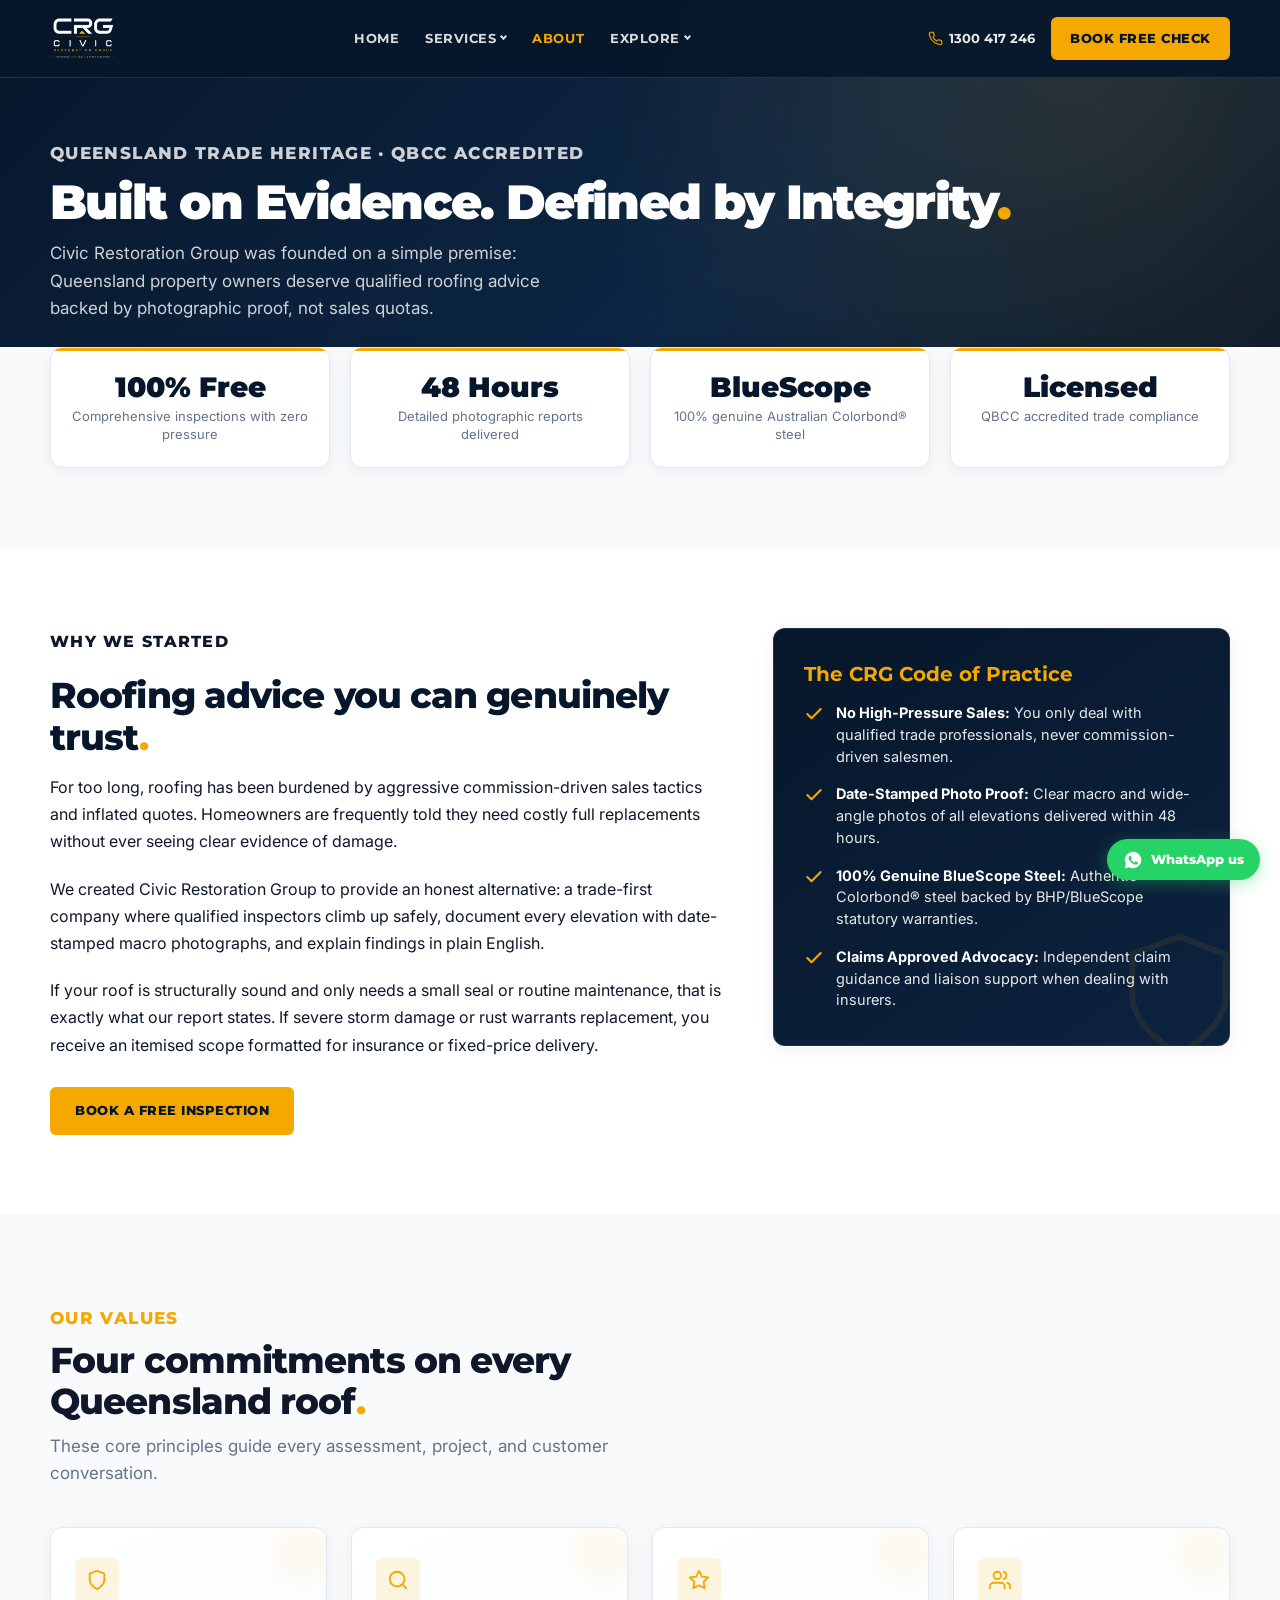
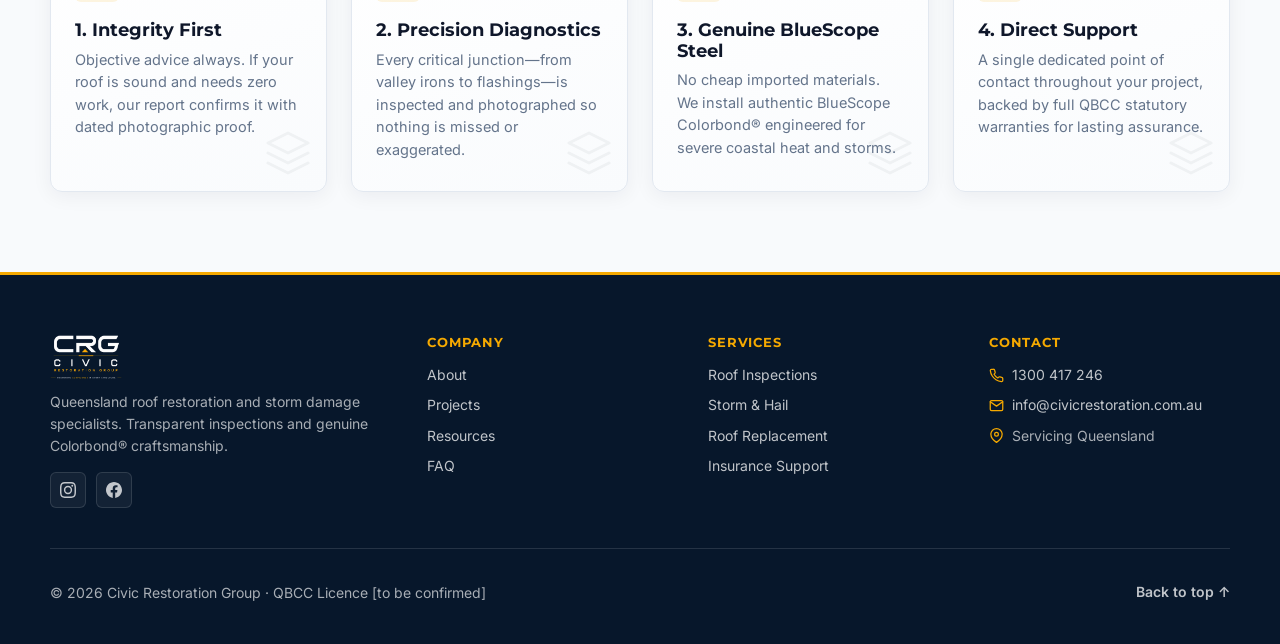
==== commit fcd4fd22: "new UI again" ====
--- a/about.html
+++ b/about.html
@@ -17,8 +17,7 @@
   <link rel="preconnect" href="https://fonts.gstatic.com" crossorigin>
   <link rel="stylesheet" href="https://fonts.googleapis.com/css2?family=Inter:wght@400;500;600;700&family=Montserrat:wght@700;800;900&display=swap" media="print" onload="this.media='all'">
   <noscript><link rel="stylesheet" href="https://fonts.googleapis.com/css2?family=Inter:wght@400;500;600;700&family=Montserrat:wght@700;800;900&display=swap"></noscript>
-  <link rel="preload" as="image" href="assets/images/about-team.webp" fetchpriority="high">
-  <link rel="stylesheet" href="css/style.css?v=25">
+  <link rel="stylesheet" href="css/style.css?v=26">
 </head>
 <body id="top">
   <!-- Top Navigation Header -->
@@ -35,9 +34,8 @@
         <div class="nav-dropdown">
           <button class="nav-dropdown-toggle" type="button" aria-expanded="false" aria-haspopup="true">Services</button>
           <div class="nav-dropdown-menu">
-            <a href="services.html">All Services Overview</a>
-            <a href="roof-inspections.html">Free Roof Inspections</a>
-            <a href="storm-damage.html">Storm &amp; Hail Assessment</a>
+            <a href="roof-inspections.html">Roof Inspections</a>
+            <a href="storm-damage.html">Storm &amp; Hail</a>
             <a href="roof-replacement.html">Roof Replacement</a>
             <a href="insurance-support.html">Insurance Support</a>
           </div>
@@ -65,54 +63,96 @@
   </header>
 
   <main>
+    <!-- Clean Typographic Hero (No image banner) -->
     <section class="subhero about-hero">
       <div class="container">
-        <p class="eyebrow">Queensland Founded &amp; Operated</p>
-        <h1>Restoring Confidence, One Roof at a Time<span class="dot">.</span></h1>
-        <p class="subhero-lead">We built Civic Restoration Group to provide an honest, evidence-first roofing service where homeowners never face high-pressure sales or unverified quotes.</p>
-      </div>
-    </section>
-
-    <!-- Story & Mission -->
+        <p class="eyebrow">Queensland Trade Heritage · QBCC Accredited</p>
+        <h1>Built on Evidence. Defined by Integrity<span class="dot">.</span></h1>
+        <p>Civic Restoration Group was founded on a simple premise: Queensland property owners deserve qualified roofing advice backed by photographic proof, not sales quotas.</p>
+      </div>
+    </section>
+
+    <!-- Key Metrics Strip -->
+    <section class="section section-soft" style="padding-top: 0;">
+      <div class="container">
+        <div class="about-stats">
+          <div class="stat-card">
+            <span class="stat-value">100% Free</span>
+            <span class="stat-label">Comprehensive inspections with zero pressure</span>
+          </div>
+          <div class="stat-card">
+            <span class="stat-value">48 Hours</span>
+            <span class="stat-label">Detailed photographic reports delivered</span>
+          </div>
+          <div class="stat-card">
+            <span class="stat-value">BlueScope</span>
+            <span class="stat-label">100% genuine Australian Colorbond® steel</span>
+          </div>
+          <div class="stat-card">
+            <span class="stat-value">Licensed</span>
+            <span class="stat-label">QBCC accredited trade compliance</span>
+          </div>
+        </div>
+      </div>
+    </section>
+
+    <!-- Origin Story & Standards (Two-Column Editorial) -->
+    <section class="section">
+      <div class="container about-grid">
+        <div class="about-story">
+          <p class="eyebrow">Why We Started</p>
+          <h2>Roofing advice you can genuinely trust<span class="dot">.</span></h2>
+          <p>For too long, roofing has been burdened by aggressive commission-driven sales tactics and inflated quotes. Homeowners are frequently told they need costly full replacements without ever seeing clear evidence of damage.</p>
+          <p>We created Civic Restoration Group to provide an honest alternative: a trade-first company where qualified inspectors climb up safely, document every elevation with date-stamped macro photographs, and explain findings in plain English.</p>
+          <p>If your roof is structurally sound and only needs a small seal or routine maintenance, that is exactly what our report states. If severe storm damage or rust warrants replacement, you receive an itemised scope formatted for insurance or fixed-price delivery.</p>
+          <div style="margin-top: 28px;">
+            <a class="btn btn-amber" href="contact.html" data-inspection-dialog>Book a Free Inspection</a>
+          </div>
+        </div>
+
+        <div class="about-highlight-box">
+          <h3>The CRG Code of Practice</h3>
+          <ul class="guarantee-list">
+            <li>
+              <svg viewBox="0 0 24 24" fill="none" stroke="currentColor" stroke-width="2.5" stroke-linecap="round" stroke-linejoin="round" aria-hidden="true"><polyline points="20 6 9 17 4 12"></polyline></svg>
+              <div>
+                <strong style="color:#ffffff;">No High-Pressure Sales:</strong>
+                <span>You only deal with qualified trade professionals, never commission-driven salesmen.</span>
+              </div>
+            </li>
+            <li>
+              <svg viewBox="0 0 24 24" fill="none" stroke="currentColor" stroke-width="2.5" stroke-linecap="round" stroke-linejoin="round" aria-hidden="true"><polyline points="20 6 9 17 4 12"></polyline></svg>
+              <div>
+                <strong style="color:#ffffff;">Date-Stamped Photo Proof:</strong>
+                <span>Clear macro and wide-angle photos of all elevations delivered within 48 hours.</span>
+              </div>
+            </li>
+            <li>
+              <svg viewBox="0 0 24 24" fill="none" stroke="currentColor" stroke-width="2.5" stroke-linecap="round" stroke-linejoin="round" aria-hidden="true"><polyline points="20 6 9 17 4 12"></polyline></svg>
+              <div>
+                <strong style="color:#ffffff;">100% Genuine BlueScope Steel:</strong>
+                <span>Authentic Colorbond® steel backed by BHP/BlueScope statutory warranties.</span>
+              </div>
+            </li>
+            <li>
+              <svg viewBox="0 0 24 24" fill="none" stroke="currentColor" stroke-width="2.5" stroke-linecap="round" stroke-linejoin="round" aria-hidden="true"><polyline points="20 6 9 17 4 12"></polyline></svg>
+              <div>
+                <strong style="color:#ffffff;">Claims Approved Advocacy:</strong>
+                <span>Independent claim guidance and liaison support when dealing with insurers.</span>
+              </div>
+            </li>
+          </ul>
+        </div>
+      </div>
+    </section>
+
+    <!-- Core Values -->
     <section class="section section-soft">
       <div class="container">
-        <article class="industry">
-          <div class="industry-img">
-            <img src="assets/images/about-team.webp" alt="Civic Restoration Group licensed roofing tradesman on a residential property" loading="lazy">
-          </div>
-          <div class="industry-body">
-            <span class="tag">Our Heritage</span>
-            <h2>Roofing done right. Explained with total clarity.</h2>
-            <p>For too long, the Queensland roofing industry has been burdened by aggressive door-to-door salesmen and opaque quotes. Homeowners are told they need complete roof replacements without ever seeing photographic evidence.</p>
-            <p>Civic Restoration Group was established on a different standard: complete transparency. Every inspection is conducted by qualified tradespeople who provide dated, high-resolution photographic proof of every flaw. If your roof only needs a minor seal or routine maintenance, that is exactly what our report states.</p>
-            <ul class="benefits">
-              <li>Queensland-founded, locally managed, and QBCC accredited</li>
-              <li>100% Free, zero-pressure photographic inspection reports</li>
-              <li>Exclusively genuine BlueScope Colorbond® steel materials</li>
-              <li>Independent insurance claims advocacy with Claims Approved</li>
-            </ul>
-            <div class="cta-row">
-              <a class="btn btn-amber" href="contact.html" data-inspection-dialog>
-                Book a Free Inspection
-              </a>
-              <a class="learn" href="services.html">
-                Explore our full service range →
-              </a>
-            </div>
-          </div>
-        </article>
-      </div>
-    </section>
-
-    <!-- Core Promises -->
-    <section class="section">
-      <div class="container">
         <div class="section-head">
-          <div>
-            <p class="eyebrow">Our Values</p>
-            <h2>Four commitments on every Queensland roof<span class="dot">.</span></h2>
-          </div>
-          <p>These four non-negotiable principles guide every assessment, project, and customer conversation.</p>
+          <p class="eyebrow">Our Values</p>
+          <h2>Four commitments on every Queensland roof<span class="dot">.</span></h2>
+          <p>These core principles guide every assessment, project, and customer conversation.</p>
         </div>
 
         <div class="feature-grid">
@@ -120,8 +160,8 @@
             <div class="feature-icon">
               <svg viewBox="0 0 24 24" fill="none" stroke="currentColor" stroke-width="2" stroke-linecap="round" stroke-linejoin="round" aria-hidden="true"><path d="M12 22s8-4 8-10V5l-8-3-8 3v7c0 6 8 10 8 10z"></path></svg>
             </div>
-            <h3>1. Integrity Over Profit</h3>
-            <p>We provide objective advice. If your roof is structurally sound and requires zero repairs, we will gladly inform you with photographic proof.</p>
+            <h3>1. Integrity First</h3>
+            <p>Objective advice always. If your roof is sound and needs zero work, our report confirms it with dated photographic proof.</p>
           </div>
 
           <div class="feature-card">
@@ -129,59 +169,35 @@
               <svg viewBox="0 0 24 24" fill="none" stroke="currentColor" stroke-width="2" stroke-linecap="round" stroke-linejoin="round" aria-hidden="true"><circle cx="11" cy="11" r="8"></circle><line x1="21" y1="21" x2="16.65" y2="16.65"></line></svg>
             </div>
             <h3>2. Precision Diagnostics</h3>
-            <p>Every critical junction—from valley irons to chimney flashings—is safely inspected, measured, and recorded so no issue goes unnoticed.</p>
+            <p>Every critical junction—from valley irons to flashings—is inspected and photographed so nothing is missed or exaggerated.</p>
           </div>
 
           <div class="feature-card">
             <div class="feature-icon">
               <svg viewBox="0 0 24 24" fill="none" stroke="currentColor" stroke-width="2" stroke-linecap="round" stroke-linejoin="round" aria-hidden="true"><polygon points="12 2 15.09 8.26 22 9.27 17 14.14 18.18 21.02 12 17.77 5.82 21.02 7 14.14 2 9.27 8.91 8.26 12 2"></polygon></svg>
             </div>
-            <h3>3. Premium Australian Steel</h3>
-            <p>We never cut corners with cheap imported sheeting. We only install authentic BlueScope Colorbond® engineered for severe coastal and tropical heat.</p>
+            <h3>3. Genuine BlueScope Steel</h3>
+            <p>No cheap imported materials. We install authentic BlueScope Colorbond® engineered for severe coastal heat and storms.</p>
           </div>
 
           <div class="feature-card">
             <div class="feature-icon">
               <svg viewBox="0 0 24 24" fill="none" stroke="currentColor" stroke-width="2" stroke-linecap="round" stroke-linejoin="round" aria-hidden="true"><path d="M17 21v-2a4 4 0 0 0-4-4H5a4 4 0 0 0-4 4v2"></path><circle cx="9" cy="7" r="4"></circle><path d="M23 21v-2a4 4 0 0 0-3-3.87"></path><path d="M16 3.13a4 4 0 0 1 0 7.75"></path></svg>
             </div>
-            <h3>4. Lifelong Support</h3>
-            <p>You have a direct contact person before, during, and after project completion. Plus official QBCC statutory warranties for total peace of mind.</p>
+            <h3>4. Direct Support</h3>
+            <p>A single dedicated point of contact throughout your project, backed by full QBCC statutory warranties for lasting assurance.</p>
           </div>
         </div>
       </div>
     </section>
   </main>
 
-  <!-- Mobile Sticky Conversion Dock -->
-  <div class="mobile-cta-bar" aria-label="Quick contact buttons">
-    <a class="mobile-cta-btn mobile-cta-call" href="tel:1300417246">
-      <svg viewBox="0 0 24 24" fill="none" stroke="currentColor" stroke-width="2" stroke-linecap="round" stroke-linejoin="round" aria-hidden="true"><path d="M22 16.92v3a2 2 0 0 1-2.18 2 19.79 19.79 0 0 1-8.63-3.07 19.5 19.5 0 0 1-6-6 19.79 19.79 0 0 1-3.07-8.67A2 2 0 0 1 4.11 2h3a2 2 0 0 1 2 1.72 12.84 12.84 0 0 0 .7 2.81 2 2 0 0 1-.45 2.11L8.09 9.91a16 16 0 0 0 6 6l1.27-1.27a2 2 0 0 1 2.11-.45 12.84 12.84 0 0 0 2.81.7A2 2 0 0 1 22 16.92z"></path></svg>
-      Call 1300 417 246
-    </a>
-    <a class="mobile-cta-btn mobile-cta-book" href="contact.html" data-inspection-dialog>
-      <svg viewBox="0 0 24 24" fill="none" stroke="currentColor" stroke-width="2" stroke-linecap="round" stroke-linejoin="round" aria-hidden="true"><rect x="3" y="4" width="18" height="18" rx="2" ry="2"></rect><line x1="16" y1="2" x2="16" y2="6"></line><line x1="8" y1="2" x2="8" y2="6"></line><line x1="3" y1="10" x2="21" y2="10"></line></svg>
-      Free Inspection
-    </a>
-  </div>
-
-  <!-- Global Footer -->
+  <!-- Clean Footer -->
   <footer class="footer">
-    <div class="container footer-cta">
-      <div>
-        <p class="eyebrow">Speak With a Local Expert</p>
-        <h2>Need immediate advice on your roof<span class="dot">?</span></h2>
-        <p>Call our friendly Queensland team or book a free photo inspection online.</p>
-      </div>
-      <div class="footer-cta-actions">
-        <a class="btn btn-amber" href="contact.html" data-inspection-dialog>Book Free Inspection</a>
-        <a class="btn btn-outline" href="tel:1300417246">Call 1300 417 246</a>
-      </div>
-    </div>
-
     <div class="container footer-grid">
       <div class="footer-brand">
         <img class="footer-logo" src="assets/logos/crg-logo-transparent.png" alt="CRG logo" loading="lazy">
-        <p>Queensland-founded roof restoration and storm damage specialists. Proudly delivering transparent inspections and genuine Colorbond® craftsmanship.</p>
+        <p>Queensland roof restoration and storm damage specialists. Transparent inspections and genuine Colorbond® craftsmanship.</p>
         <div class="footer-social">
           <a href="#" data-social="instagram" target="_blank" rel="noopener" aria-label="CRG on Instagram"><svg viewBox="0 0 24 24" aria-hidden="true"><path fill="currentColor" d="M12 2.2c3.2 0 3.6 0 4.8.1 3.3.1 4.8 1.7 4.9 4.9.1 1.3.1 1.6.1 4.8s0 3.6-.1 4.8c-.1 3.2-1.7 4.8-4.9 4.9-1.3.1-1.6.1-4.8.1s-3.6 0-4.8-.1c-3.3-.1-4.8-1.7-4.9-4.9C2.2 15.6 2.2 15.2 2.2 12s0-3.6.1-4.8C2.4 3.9 3.9 2.4 7.2 2.3 8.4 2.2 8.8 2.2 12 2.2zM12 0C8.7 0 8.3 0 7.1.1 2.7.3.3 2.7.1 7.1 0 8.3 0 8.7 0 12s0 3.7.1 4.9c.2 4.4 2.6 6.8 7 7 1.2.1 1.6.1 4.9.1s3.7 0 4.9-.1c4.4-.2 6.8-2.6 7-7 .1-1.2.1-1.6.1-4.9s0-3.7-.1-4.9c-.2-4.4-2.6-6.8-7-7C15.7 0 15.3 0 12 0zm0 5.8a6.2 6.2 0 1 0 0 12.4 6.2 6.2 0 0 0 0-12.4zM12 16a4 4 0 1 1 0-8 4 4 0 0 1 0 8zm6.4-11.8a1.4 1.4 0 1 0 0 2.9 1.4 1.4 0 0 0 0-2.9z"/></svg></a>
           <a href="#" data-social="facebook" target="_blank" rel="noopener" aria-label="CRG on Facebook"><svg viewBox="0 0 24 24" aria-hidden="true"><path fill="currentColor" d="M24 12.1C24 5.4 18.6 0 12 0S0 5.4 0 12.1C0 18.1 4.4 23.1 10.1 24v-8.4H7.1v-3.5h3V9.4c0-3 1.8-4.7 4.5-4.7 1.3 0 2.7.2 2.7.2v3h-1.5c-1.5 0-2 .9-2 1.9v2.3h3.3l-.5 3.5h-2.8V24C19.6 23.1 24 18.1 24 12.1z"/></svg></a>
@@ -190,23 +206,22 @@
 
       <div>
         <h3>Company</h3>
-        <a href="about.html">About CRG</a>
-        <a href="projects.html">Projects &amp; Work</a>
-        <a href="resources.html">Roofing Guides</a>
-        <a href="faq.html">Common Questions</a>
+        <a href="about.html">About</a>
+        <a href="projects.html">Projects</a>
+        <a href="resources.html">Resources</a>
+        <a href="faq.html">FAQ</a>
       </div>
 
       <div>
         <h3>Services</h3>
-        <a href="services.html">All Services Overview</a>
-        <a href="roof-inspections.html">Free Roof Inspections</a>
-        <a href="storm-damage.html">Storm &amp; Hail Assessment</a>
-        <a href="roof-replacement.html">Colorbond® Replacement</a>
-        <a href="insurance-support.html">Insurance Claims Support</a>
+        <a href="roof-inspections.html">Roof Inspections</a>
+        <a href="storm-damage.html">Storm &amp; Hail</a>
+        <a href="roof-replacement.html">Roof Replacement</a>
+        <a href="insurance-support.html">Insurance Support</a>
       </div>
 
       <div class="footer-contact">
-        <h3>Contact Us</h3>
+        <h3>Contact</h3>
         <a href="tel:1300417246">
           <svg viewBox="0 0 24 24" fill="none" stroke="currentColor" stroke-width="2" stroke-linecap="round" stroke-linejoin="round" aria-hidden="true"><path d="M22 16.92v3a2 2 0 0 1-2.18 2 19.79 19.79 0 0 1-8.63-3.07 19.5 19.5 0 0 1-6-6 19.79 19.79 0 0 1-3.07-8.67A2 2 0 0 1 4.11 2h3a2 2 0 0 1 2 1.72 12.84 12.84 0 0 0 .7 2.81 2 2 0 0 1-.45 2.11L8.09 9.91a16 16 0 0 0 6 6l1.27-1.27a2 2 0 0 1 2.11-.45 12.84 12.84 0 0 0 2.81.7A2 2 0 0 1 22 16.92z"></path></svg>
           1300 417 246
@@ -217,17 +232,17 @@
         </a>
         <p>
           <svg viewBox="0 0 24 24" fill="none" stroke="currentColor" stroke-width="2" stroke-linecap="round" stroke-linejoin="round" aria-hidden="true"><path d="M21 10c0 7-9 13-9 13s-9-6-9-13a9 9 0 0 1 18 0z"></path><circle cx="12" cy="10" r="3"></circle></svg>
-          Servicing South East &amp; Regional QLD
+          Servicing Queensland
         </p>
       </div>
     </div>
 
     <div class="container footer-bottom">
-      <p>© 2026 Civic Restoration Group · ABN [to be confirmed] · QBCC Licence [to be confirmed]</p>
+      <p>© 2026 Civic Restoration Group · QBCC Licence [to be confirmed]</p>
       <a class="back-to-top" href="#top">Back to top ↑</a>
     </div>
   </footer>
 
-  <script type="module" src="js/main.js?v=25"></script>
+  <script type="module" src="js/main.js?v=26"></script>
 </body>
-</html>
+</html>
--- a/css/style.css
+++ b/css/style.css
@@ -1,92 +1,41 @@
 /* ==========================================================================
-   Civic Restoration Group — Main Stylesheet
-   Modern High-Conversion UI Design System for Queensland Roof Restoration
-
-   1.  Variables & Design Tokens
-   2.  Reset & Base
-   3.  Typography & Helpers
-   4.  Buttons & Badges
-   5.  Header & Navigation
-   6.  Hero Section & Page Banners
-   7.  Trust Strips & Social Proof
-   8.  Issue Selector (Homepage Navigation)
-   9.  Comparison Slider (Before & After)
-   10. Process & Timelines (How It Works)
-   11. Feature Cards & Differentiators
-   12. Service Cards & Industry Blocks
-   13. Gallery & Project Cards
-   14. Resource & Guide Cards
-   15. FAQ Accordion
-   16. Forms, Dialogs & Interactive Elements
-   17. Embedded Quick-Booking Card
-   18. Mobile Sticky Conversion Dock
-   19. Footer
-   20. Animations & Transitions
-   21. Responsive Media Queries
-   22. Reduced Motion Accessibility
-   ========================================================================== */
-
-/* 1. Variables & Design Tokens
+   Civic Restoration Group — Clean, Minimal, High-Conversion Design System
+   Strict Color Palette & Consistent Typography
+   ========================================================================== */
+
+/* 1. Design Tokens & Variables
    ========================================================================== */
 
 :root {
-  /* Brand Palette (Navy & Amber) */
-  --navy: #06182d;
-  --navy-surface: #0a2542;
-  --navy-deep: #030e1d;
-  --navy-night: #030b15;
-  --ink: #071326;
-  --ink-secondary: #334155;
-  
-  /* Amber / Gold Accents */
+  /* Strict Brand Palette */
+  --navy: #07172b;
+  --ink: #0f172a;
+  --muted: #64748b;
   --amber: #f5a900;
   --amber-hover: #e09500;
-  --amber-light: #fff8e6;
-  --amber-glow: rgba(245, 169, 0, 0.28);
-  --amber-border: rgba(245, 169, 0, 0.35);
-
-  /* Neutrals & Surfaces */
   --white: #ffffff;
   --soft: #f8fafc;
-  --soft-alt: #f1f5f9;
   --line: #e2e8f0;
   --line-dark: rgba(255, 255, 255, 0.12);
-  --muted: #64748b;
-  --muted-light: #94a3b8;
-  --muted-dark: rgba(255, 255, 255, 0.75);
-
-  /* Status */
-  --success: #10b981;
-  --success-bg: #ecfdf5;
-  --error: #ef4444;
-  --error-bg: #fef2f2;
-
-  /* Typography */
-  --font-sans: 'Inter', -apple-system, BlinkMacSystemFont, "Segoe UI", Roboto, Helvetica, Arial, sans-serif;
-  --font-heading: 'Montserrat', -apple-system, BlinkMacSystemFont, "Segoe UI", Roboto, Helvetica, Arial, sans-serif;
-
-  /* Spacing & Layout */
-  --max: 1220px;
-  --radius-sm: 8px;
+
+  /* Strict Typography */
+  --font-body: 'Inter', -apple-system, BlinkMacSystemFont, "Segoe UI", Roboto, sans-serif;
+  --font-heading: 'Montserrat', -apple-system, BlinkMacSystemFont, "Segoe UI", Roboto, sans-serif;
+
+  /* Standard Radii */
+  --radius-sm: 6px;
   --radius-md: 12px;
-  --radius-lg: 18px;
-  --radius-xl: 24px;
-  --radius-full: 9999px;
-
-  /* Elevation Shadows */
-  --shadow-sm: 0 2px 4px rgba(6, 24, 45, 0.04), 0 1px 2px rgba(6, 24, 45, 0.02);
-  --shadow-md: 0 10px 25px -5px rgba(6, 24, 45, 0.08), 0 8px 10px -6px rgba(6, 24, 45, 0.04);
-  --shadow-lg: 0 20px 35px -5px rgba(6, 24, 45, 0.12), 0 10px 15px -5px rgba(6, 24, 45, 0.05);
-  --shadow-amber: 0 12px 28px -4px rgba(245, 169, 0, 0.35);
-  --shadow-glow: 0 0 25px rgba(245, 169, 0, 0.2);
-
-  /* Transitions */
-  --transition-fast: 0.18s ease;
-  --transition: 0.25s cubic-bezier(0.2, 0.8, 0.2, 1);
-  --transition-smooth: 0.4s cubic-bezier(0.16, 1, 0.3, 1);
-}
-
-/* 2. Reset & Base
+  --radius-pill: 9999px;
+
+  /* Max Width */
+  --max: 1180px;
+
+  /* Subtle Shadow */
+  --shadow: 0 4px 20px rgba(7, 23, 43, 0.06);
+  --shadow-hover: 0 10px 28px rgba(7, 23, 43, 0.12);
+}
+
+/* 2. Base & Reset
    ========================================================================== */
 
 *, *::before, *::after {
@@ -95,81 +44,91 @@
 
 html {
   scroll-behavior: smooth;
-  -webkit-text-size-adjust: 100%;
 }
 
 body {
   margin: 0;
-  font-family: var(--font-sans);
+  font-family: var(--font-body);
   font-size: 16px;
-  line-height: 1.65;
+  line-height: 1.6;
   color: var(--ink);
-  background-color: var(--white);
+  background: var(--white);
   -webkit-font-smoothing: antialiased;
-  -moz-osx-font-smoothing: grayscale;
-  overflow-x: hidden;
 }
 
 img {
   max-width: 100%;
-  height: auto;
   display: block;
 }
 
 a {
+  color: inherit;
   text-decoration: none;
+  transition: color 0.2s ease;
+}
+
+h1, h2, h3 {
+  font-family: var(--font-heading);
   color: inherit;
-  transition: color var(--transition-fast);
-}
-
-button {
-  font: inherit;
-}
-
-h1, h2, h3, h4, h5, h6 {
-  font-family: var(--font-heading);
-  line-height: 1.12;
   margin: 0;
-  color: inherit;
+  line-height: 1.15;
+}
+
+h1 {
+  font-size: clamp(34px, 4.6vw, 60px);
+  font-weight: 900;
+  letter-spacing: -0.035em;
+  text-transform: uppercase;
+}
+
+h2 {
+  font-size: clamp(26px, 3vw, 36px);
   font-weight: 800;
-}
-
-h1 {
-  font-size: clamp(38px, 5.2vw, 76px);
-  font-weight: 900;
-  letter-spacing: -0.04em;
-  text-transform: uppercase;
-}
-
-h2 {
-  font-size: clamp(28px, 3.4vw, 44px);
   letter-spacing: -0.025em;
 }
 
 h3 {
-  font-size: clamp(20px, 2.2vw, 26px);
-  letter-spacing: -0.015em;
+  font-size: 20px;
+  font-weight: 700;
 }
 
 p {
   margin: 0 0 16px;
+  color: var(--muted);
 }
 
 p:last-child {
   margin-bottom: 0;
 }
 
-.mobile-only {
-  display: none;
-}
-
-/* 3. Typography & Helpers
+/* 3. Layout & Helpers
    ========================================================================== */
 
 .container {
   width: min(var(--max), calc(100% - 48px));
-  margin-left: auto;
-  margin-right: auto;
+  margin: 0 auto;
+}
+
+.section {
+  padding: 80px 0;
+}
+
+.section-soft {
+  background: var(--soft);
+}
+
+.section-head {
+  margin-bottom: 40px;
+  max-width: 640px;
+}
+
+.section-head h2 {
+  margin-top: 8px;
+}
+
+.section-head p {
+  font-size: 17px;
+  margin-top: 10px;
 }
 
 .two-col {
@@ -182,97 +141,44 @@
 .eyebrow {
   display: inline-flex;
   align-items: center;
-  gap: 8px;
+  gap: 6px;
   color: var(--amber);
   font-family: var(--font-heading);
+  font-size: 12px;
+  font-weight: 800;
   text-transform: uppercase;
-  font-size: 13px;
-  font-weight: 800;
   letter-spacing: 0.08em;
-  margin-bottom: 12px;
+  margin: 0;
 }
 
 .dot {
   color: var(--amber);
 }
 
-.lead {
-  font-size: clamp(17px, 1.8vw, 20px);
-  line-height: 1.6;
-  color: rgba(255, 255, 255, 0.88);
-  margin: 0 0 32px;
-  max-width: 620px;
-}
-
-.section-intro {
-  max-width: 660px;
-  margin: 0 0 40px;
-  color: var(--muted);
-  font-size: 18px;
-  line-height: 1.6;
-}
-
-.section-intro a {
-  color: var(--navy);
-  font-weight: 600;
-  border-bottom: 2px solid var(--amber);
-}
-
-.section {
-  padding: 96px 0;
-  position: relative;
-}
-
-.section-soft {
-  background-color: var(--soft);
-}
-
-.section-head {
-  display: flex;
-  justify-content: space-between;
-  align-items: flex-end;
-  gap: 48px;
-  margin-bottom: 48px;
-}
-
-.section-head h2 {
-  margin-top: 6px;
-}
-
-.section-head p {
-  max-width: 480px;
-  color: var(--muted);
-  font-size: 17px;
-  margin: 0;
-}
-
 .tag {
-  display: inline-flex;
-  align-items: center;
-  gap: 6px;
-  padding: 4px 12px;
-  background: var(--amber-light);
-  color: #925800;
-  border: 1px solid rgba(245, 169, 0, 0.25);
-  border-radius: var(--radius-full);
+  display: inline-block;
+  padding: 4px 10px;
+  background: rgba(245, 169, 0, 0.12);
+  color: #a86c00;
+  border-radius: var(--radius-pill);
   font-family: var(--font-heading);
   font-size: 11px;
   font-weight: 800;
-  letter-spacing: 0.05em;
   text-transform: uppercase;
+  letter-spacing: 0.04em;
 }
 
 .learn {
   display: inline-flex;
   align-items: center;
-  gap: 8px;
+  gap: 6px;
+  color: var(--navy);
   font-family: var(--font-heading);
-  font-weight: 800;
   font-size: 13px;
+  font-weight: 700;
   text-transform: uppercase;
   letter-spacing: 0.04em;
-  color: var(--navy);
-  transition: all var(--transition-fast);
+  transition: all 0.2s;
 }
 
 .learn:hover {
@@ -280,183 +186,146 @@
   transform: translateX(4px);
 }
 
-/* 4. Buttons & Badges
+/* 4. Buttons
    ========================================================================== */
 
 .btn {
   display: inline-flex;
   align-items: center;
   justify-content: center;
-  gap: 10px;
-  min-height: 50px;
-  padding: 14px 26px;
+  gap: 8px;
+  min-height: 48px;
+  padding: 12px 24px;
   border-radius: var(--radius-sm);
-  font-family: var(--font-heading);
-  font-weight: 800;
-  font-size: 13px;
-  text-transform: uppercase;
-  letter-spacing: 0.04em;
-  cursor: pointer;
-  border: 1px solid transparent;
-  transition: all var(--transition);
-  text-align: center;
-  white-space: nowrap;
-}
-
-.btn svg {
-  width: 18px;
-  height: 18px;
-  flex-shrink: 0;
-}
-
-.btn-amber {
-  background: var(--amber);
-  color: #06101f;
-  box-shadow: var(--shadow-sm);
-}
-
-.btn-amber:hover {
-  background: var(--amber-hover);
-  transform: translateY(-2px);
-  box-shadow: var(--shadow-amber);
-}
-
-.btn-outline {
-  border-color: rgba(255, 255, 255, 0.3);
-  color: #ffffff;
-  background: rgba(255, 255, 255, 0.06);
-  backdrop-filter: blur(8px);
-}
-
-.btn-outline:hover {
-  border-color: var(--amber);
-  background: var(--amber);
-  color: #06101f;
-  transform: translateY(-2px);
-  box-shadow: var(--shadow-amber);
-}
-
-.btn-light-outline {
-  border: 1px solid var(--line);
-  color: var(--navy);
-  background: var(--white);
-  box-shadow: var(--shadow-sm);
-}
-
-.btn-light-outline:hover {
-  border-color: var(--amber);
-  background: var(--amber-light);
-  color: #06101f;
-  transform: translateY(-2px);
-}
-
-/* 5. Header & Navigation
-   ========================================================================== */
-
-.topbar {
-  position: fixed;
-  z-index: 100;
-  top: 0;
-  left: 0;
-  right: 0;
-  height: 84px;
-  display: flex;
-  align-items: center;
-  border-bottom: 1px solid var(--line-dark);
-  background: rgba(3, 15, 30, 0.88);
-  backdrop-filter: blur(16px);
-  -webkit-backdrop-filter: blur(16px);
-  transition: all 0.3s ease;
-}
-
-.topbar.scrolled {
-  height: 74px;
-  background: rgba(3, 14, 28, 0.96);
-  border-bottom-color: rgba(255, 255, 255, 0.15);
-  box-shadow: 0 10px 30px rgba(0, 0, 0, 0.35);
-}
-
-.nav-wrap {
-  width: min(1320px, calc(100% - 48px));
-  margin: auto;
-  display: flex;
-  align-items: center;
-  justify-content: space-between;
-  gap: 32px;
-}
-
-.brand {
-  display: flex;
-  align-items: center;
-}
-
-.brand img {
-  height: 44px;
-  width: auto;
-  max-width: 175px;
-  transition: transform var(--transition-fast);
-}
-
-.brand:hover img {
-  transform: scale(1.02);
-}
-
-.nav {
-  display: flex;
-  align-items: center;
-  gap: 28px;
   font-family: var(--font-heading);
   font-size: 13px;
   font-weight: 800;
   text-transform: uppercase;
   letter-spacing: 0.04em;
+  cursor: pointer;
+  border: 1px solid transparent;
+  transition: all 0.2s ease;
+  white-space: nowrap;
+}
+
+.btn svg {
+  width: 16px;
+  height: 16px;
+}
+
+.btn-amber {
+  background: var(--amber);
+  color: var(--navy);
+}
+
+.btn-amber:hover {
+  background: var(--amber-hover);
+  transform: translateY(-2px);
+}
+
+.btn-outline {
+  border-color: rgba(255, 255, 255, 0.3);
   color: #ffffff;
+  background: rgba(255, 255, 255, 0.05);
+}
+
+.btn-outline:hover {
+  border-color: var(--amber);
+  background: var(--amber);
+  color: var(--navy);
+  transform: translateY(-2px);
+}
+
+.btn-light-outline {
+  border-color: var(--line);
+  color: var(--ink);
+  background: var(--white);
+}
+
+.btn-light-outline:hover {
+  border-color: var(--amber);
+  color: var(--amber);
+  transform: translateY(-2px);
+}
+
+/* 5. Header & Navigation
+   ========================================================================== */
+
+.topbar {
+  position: fixed;
+  top: 0;
+  left: 0;
+  right: 0;
+  height: 78px;
+  z-index: 100;
+  display: flex;
+  align-items: center;
+  background: rgba(7, 23, 43, 0.92);
+  backdrop-filter: blur(12px);
+  -webkit-backdrop-filter: blur(12px);
+  border-bottom: 1px solid var(--line-dark);
+  transition: all 0.25s ease;
+}
+
+.topbar.scrolled {
+  height: 70px;
+  background: rgba(7, 23, 43, 0.98);
+  box-shadow: 0 4px 20px rgba(0, 0, 0, 0.25);
+}
+
+.nav-wrap {
+  width: min(var(--max), calc(100% - 48px));
+  margin: 0 auto;
+  display: flex;
+  align-items: center;
+  justify-content: space-between;
+  gap: 24px;
+}
+
+.brand img {
+  height: 40px;
+  width: auto;
+}
+
+.nav {
+  display: flex;
+  align-items: center;
+  gap: 26px;
+  font-family: var(--font-heading);
+  font-size: 13px;
+  font-weight: 700;
+  text-transform: uppercase;
+  letter-spacing: 0.04em;
+  color: #ffffff;
 }
 
 .nav a {
-  opacity: 0.9;
-  position: relative;
-  padding: 6px 0;
-  transition: color var(--transition-fast), opacity var(--transition-fast);
+  opacity: 0.85;
 }
 
 .nav a:hover,
 .nav a.active {
-  color: var(--amber);
   opacity: 1;
-}
-
-.nav a.active::after {
-  content: "";
-  position: absolute;
-  bottom: 0;
-  left: 0;
-  right: 0;
-  height: 2px;
-  background: var(--amber);
-  border-radius: 2px;
-}
-
-/* Dropdowns */
+  color: var(--amber);
+}
+
 .nav-dropdown {
   position: relative;
 }
 
 .nav-dropdown-toggle {
-  display: inline-flex;
-  align-items: center;
-  gap: 6px;
-  padding: 6px 0;
   background: none;
   border: 0;
   color: #ffffff;
   font: inherit;
-  font-weight: 800;
-  letter-spacing: 0.04em;
-  text-transform: uppercase;
+  text-transform: inherit;
+  letter-spacing: inherit;
   cursor: pointer;
-  opacity: 0.9;
-  transition: all var(--transition-fast);
+  opacity: 0.85;
+  display: flex;
+  align-items: center;
+  gap: 5px;
+  padding: 0;
 }
 
 .nav-dropdown-toggle::after {
@@ -466,14 +335,13 @@
   border-right: 2px solid currentColor;
   border-bottom: 2px solid currentColor;
   transform: translateY(-2px) rotate(45deg);
-  transition: transform var(--transition-fast);
+  transition: transform 0.2s;
 }
 
 .nav-dropdown-toggle:hover,
-.nav-dropdown-toggle.active,
 .nav-dropdown.open .nav-dropdown-toggle {
-  color: var(--amber);
   opacity: 1;
+  color: var(--amber);
 }
 
 .nav-dropdown.open .nav-dropdown-toggle::after {
@@ -483,334 +351,266 @@
 .nav-dropdown-menu {
   position: absolute;
   top: calc(100% + 14px);
-  left: -16px;
-  min-width: 240px;
-  padding: 10px;
+  left: 0;
+  min-width: 220px;
   background: var(--navy);
-  border: 1px solid rgba(255, 255, 255, 0.15);
-  border-top: 3px solid var(--amber);
-  border-radius: var(--radius-md);
-  box-shadow: 0 20px 40px rgba(0, 0, 0, 0.4);
+  border: 1px solid var(--line-dark);
+  border-top: 2px solid var(--amber);
+  border-radius: var(--radius-sm);
+  padding: 8px 0;
+  box-shadow: var(--shadow-hover);
   opacity: 0;
   visibility: hidden;
   transform: translateY(8px);
-  transition: opacity 0.2s, transform 0.2s, visibility 0.2s;
+  transition: all 0.2s ease;
   display: flex;
   flex-direction: column;
-  gap: 4px;
 }
 
 .nav-dropdown-menu::before {
   content: "";
   position: absolute;
+  top: -14px;
   left: 0;
   right: 0;
-  top: -16px;
-  height: 16px;
+  height: 14px;
 }
 
 .nav-dropdown-menu a {
-  display: flex;
-  align-items: center;
-  padding: 10px 16px;
-  border-radius: var(--radius-sm);
-  color: rgba(255, 255, 255, 0.9);
+  padding: 8px 18px;
   font-size: 13px;
-  transition: background var(--transition-fast), color var(--transition-fast);
+  color: rgba(255, 255, 255, 0.85);
 }
 
 .nav-dropdown-menu a:hover {
-  background: rgba(255, 255, 255, 0.08);
-  color: var(--amber);
-}
-
-.nav-dropdown-menu a.active {
-  background: rgba(245, 169, 0, 0.12);
+  background: rgba(255, 255, 255, 0.05);
   color: var(--amber);
 }
 
 .nav-dropdown:hover .nav-dropdown-menu,
-.nav-dropdown:focus-within .nav-dropdown-menu,
 .nav-dropdown.open .nav-dropdown-menu {
   opacity: 1;
   visibility: visible;
   transform: translateY(0);
 }
 
-/* Header Actions */
 .header-actions {
   display: flex;
   align-items: center;
-  gap: 18px;
+  gap: 16px;
 }
 
 .header-phone {
   display: inline-flex;
   align-items: center;
-  gap: 8px;
+  gap: 6px;
   color: #ffffff;
   font-family: var(--font-heading);
   font-size: 13px;
-  font-weight: 800;
-  letter-spacing: 0.03em;
-  padding: 10px 14px;
-  border-radius: var(--radius-sm);
-  background: rgba(255, 255, 255, 0.06);
-  border: 1px solid rgba(255, 255, 255, 0.12);
-  transition: all var(--transition-fast);
+  font-weight: 700;
+  opacity: 0.9;
 }
 
 .header-phone svg {
-  color: var(--amber);
-  width: 16px;
-  height: 16px;
+  width: 15px;
+  height: 15px;
+  color: var(--amber);
 }
 
 .header-phone:hover {
-  background: rgba(255, 255, 255, 0.12);
-  border-color: var(--amber);
-  color: var(--amber);
+  color: var(--amber);
+  opacity: 1;
 }
 
 .header-cta {
-  padding: 11px 20px;
-  min-height: 44px;
+  padding: 10px 18px;
+  min-height: 42px;
 }
 
 .menu-toggle {
   display: none;
 }
 
-/* 6. Hero Section & Page Banners
+.mobile-only {
+  display: none;
+}
+
+/* 6. Hero & Subhero Banners
    ========================================================================== */
 
 .hero {
-  min-height: 92vh;
-  display: flex;
-  align-items: center;
-  position: relative;
-  color: #ffffff;
-  background-color: var(--navy-deep);
+  min-height: 82vh;
+  display: flex;
+  align-items: center;
+  position: relative;
+  background-color: var(--navy);
   background-image:
-    linear-gradient(90deg, rgba(3, 14, 29, 0.95) 0%, rgba(3, 14, 29, 0.85) 45%, rgba(3, 14, 29, 0.4) 100%),
+    linear-gradient(90deg, rgba(7, 23, 43, 0.94) 0%, rgba(7, 23, 43, 0.75) 50%, rgba(7, 23, 43, 0.35) 100%),
     url('../assets/images/hero-rural-roof.webp');
   background-size: cover;
   background-position: center;
-  padding: 140px 0 80px;
+  color: #ffffff;
+  padding: 130px 0 70px;
 }
 
 .hero-inner {
-  max-width: 820px;
-  position: relative;
-  z-index: 2;
-}
-
-/* Trust Pill Badge in Hero */
-.trust-pill {
+  max-width: 720px;
+}
+
+.hero-pill {
   display: inline-flex;
   align-items: center;
-  gap: 10px;
-  padding: 7px 16px;
+  gap: 8px;
+  padding: 5px 12px;
   background: rgba(245, 169, 0, 0.12);
-  border: 1px solid rgba(245, 169, 0, 0.35);
-  border-radius: var(--radius-full);
+  border: 1px solid rgba(245, 169, 0, 0.28);
+  border-radius: var(--radius-pill);
   color: var(--amber);
   font-family: var(--font-heading);
   font-size: 12px;
-  font-weight: 800;
+  font-weight: 700;
   text-transform: uppercase;
-  letter-spacing: 0.06em;
-  margin-bottom: 22px;
-  backdrop-filter: blur(8px);
-}
-
-.trust-pill .stars {
-  color: var(--amber);
-  letter-spacing: 2px;
+  letter-spacing: 0.05em;
+  margin-bottom: 20px;
+}
+
+.hero h1 {
+  margin: 0 0 18px;
+}
+
+.hero .lead {
+  font-size: 18px;
+  line-height: 1.55;
+  color: rgba(255, 255, 255, 0.85);
+  margin-bottom: 28px;
+  max-width: 580px;
+}
+
+.hero-actions {
+  display: flex;
+  gap: 14px;
+  flex-wrap: wrap;
+  margin-bottom: 28px;
+}
+
+.hero-proof {
+  display: flex;
+  flex-wrap: wrap;
+  gap: 8px 18px;
+  list-style: none;
+  padding: 0;
+  margin: 0;
   font-size: 14px;
-}
-
-.hero h1 {
-  margin: 0 0 20px;
-  line-height: 1.05;
-}
-
-.hero-actions {
-  display: flex;
-  gap: 16px;
-  flex-wrap: wrap;
-  align-items: center;
-  margin-bottom: 34px;
-}
-
-/* Hero Proof Badges */
-.hero-proof {
-  display: flex;
-  flex-wrap: wrap;
-  gap: 12px 20px;
-  list-style: none;
-  margin: 0;
-  padding: 0;
-  color: rgba(255, 255, 255, 0.85);
-  font-size: 14px;
-  font-weight: 500;
+  color: rgba(255, 255, 255, 0.75);
 }
 
 .hero-proof li {
   display: inline-flex;
   align-items: center;
-  gap: 8px;
-  padding: 6px 14px;
-  background: rgba(255, 255, 255, 0.06);
-  border: 1px solid rgba(255, 255, 255, 0.1);
-  border-radius: var(--radius-full);
-  backdrop-filter: blur(6px);
+  gap: 6px;
 }
 
 .hero-proof svg {
-  width: 16px;
-  height: 16px;
-  color: var(--amber);
-  flex-shrink: 0;
-}
-
-/* Subhero (Inner Page Banners) */
+  color: var(--amber);
+  width: 15px;
+  height: 15px;
+}
+
+/* Subhero */
 .subhero {
-  padding: 160px 0 80px;
+  padding: 140px 0 60px;
   background-color: var(--navy);
   background-image:
-    linear-gradient(90deg, rgba(3, 14, 29, 0.94), rgba(3, 14, 29, 0.6)),
+    linear-gradient(90deg, rgba(7, 23, 43, 0.94), rgba(7, 23, 43, 0.65)),
     url('../assets/images/coastal-roof.webp');
   background-size: cover;
   background-position: center;
   color: #ffffff;
-  position: relative;
 }
 
 .subhero h1 {
-  font-size: clamp(34px, 4.4vw, 56px);
-  margin: 12px 0 14px;
-  letter-spacing: -0.03em;
+  font-size: clamp(30px, 3.8vw, 48px);
+  margin: 8px 0 10px;
   text-transform: none;
 }
 
-.subhero-lead,
-.subhero h1 + p {
-  max-width: 600px;
+.subhero p {
+  color: rgba(255, 255, 255, 0.8);
+  font-size: 17px;
+  max-width: 540px;
   margin: 0;
-  font-size: 18px;
-  color: rgba(255, 255, 255, 0.82);
 }
 
 .back-link {
   display: inline-flex;
   align-items: center;
   gap: 6px;
-  margin-bottom: 18px;
-  color: rgba(255, 255, 255, 0.75);
-  font-size: 14px;
+  font-size: 13px;
   font-weight: 600;
-  transition: all var(--transition-fast);
+  color: rgba(255, 255, 255, 0.7);
+  margin-bottom: 12px;
 }
 
 .back-link:hover {
   color: var(--amber);
-  transform: translateX(-4px);
-}
-
-/* Subhero specific service backgrounds */
-.subhero.svc-inspections {
-  background-image: linear-gradient(90deg, rgba(3, 14, 29, 0.94), rgba(3, 14, 29, 0.5)), url('../assets/images/svc-inspections.webp');
-}
-.subhero.svc-storm {
-  background-image: linear-gradient(90deg, rgba(3, 14, 29, 0.94), rgba(3, 14, 29, 0.5)), url('../assets/images/svc-storm.webp');
-}
-.subhero.svc-replacement {
-  background-image: linear-gradient(90deg, rgba(3, 14, 29, 0.94), rgba(3, 14, 29, 0.5)), url('../assets/images/svc-replacement.webp');
-}
-.subhero.svc-insurance {
-  background-image: linear-gradient(90deg, rgba(3, 14, 29, 0.94), rgba(3, 14, 29, 0.5)), url('../assets/images/svc-insurance.webp');
-}
+}
+
+/* Service banner backgrounds */
+.subhero.svc-inspections { background-image: linear-gradient(90deg, rgba(7, 23, 43, 0.94), rgba(7, 23, 43, 0.55)), url('../assets/images/svc-inspections.webp'); }
+.subhero.svc-storm { background-image: linear-gradient(90deg, rgba(7, 23, 43, 0.94), rgba(7, 23, 43, 0.55)), url('../assets/images/svc-storm.webp'); }
+.subhero.svc-replacement { background-image: linear-gradient(90deg, rgba(7, 23, 43, 0.94), rgba(7, 23, 43, 0.55)), url('../assets/images/svc-replacement.webp'); }
+.subhero.svc-insurance { background-image: linear-gradient(90deg, rgba(7, 23, 43, 0.94), rgba(7, 23, 43, 0.55)), url('../assets/images/svc-insurance.webp'); }
 .subhero.about-hero {
-  background-image: linear-gradient(90deg, rgba(3, 14, 29, 0.92), rgba(3, 14, 29, 0.45)), url('../assets/images/about-team.webp');
-}
-
-/* 7. Trust Strips & Social Proof
+  background: radial-gradient(circle at 85% 20%, rgba(245, 169, 0, 0.12) 0%, transparent 45%),
+              linear-gradient(135deg, #07172b 0%, #0d2644 60%, #07172b 100%);
+  border-bottom: 1px solid rgba(245, 169, 0, 0.25);
+}
+
+/* 7. Trust Bar
    ========================================================================== */
 
 .trust-strip {
   background: var(--navy);
+  border-top: 1px solid var(--line-dark);
+  border-bottom: 1px solid var(--line-dark);
+  padding: 18px 0;
   color: #ffffff;
-  border-top: 1px solid rgba(255, 255, 255, 0.12);
-  border-bottom: 1px solid rgba(255, 255, 255, 0.08);
-  padding: 24px 0;
 }
 
 .trust-grid {
   display: grid;
   grid-template-columns: repeat(4, 1fr);
   gap: 24px;
-  align-items: center;
 }
 
 .trust-item {
   display: flex;
   align-items: center;
-  gap: 14px;
-  padding: 12px 16px;
-  border-radius: var(--radius-md);
-  background: rgba(255, 255, 255, 0.03);
-  border: 1px solid rgba(255, 255, 255, 0.06);
-  transition: all var(--transition-fast);
-}
-
-.trust-item:hover {
-  background: rgba(255, 255, 255, 0.07);
-  border-color: rgba(245, 169, 0, 0.3);
-  transform: translateY(-2px);
-}
-
-.trust-icon {
-  width: 42px;
-  height: 42px;
-  border-radius: var(--radius-sm);
-  background: rgba(245, 169, 0, 0.15);
-  color: var(--amber);
-  display: grid;
-  place-items: center;
+  gap: 12px;
+}
+
+.trust-item svg {
+  width: 20px;
+  height: 20px;
+  color: var(--amber);
   flex-shrink: 0;
 }
 
-.trust-icon svg {
-  width: 22px;
-  height: 22px;
-}
-
-.trust-text b {
+.trust-item b {
   display: block;
   font-family: var(--font-heading);
   font-size: 13px;
-  font-weight: 800;
-  text-transform: uppercase;
-  letter-spacing: 0.03em;
-  color: #ffffff;
-}
-
-.trust-text span {
+  font-weight: 700;
+  letter-spacing: 0.02em;
+}
+
+.trust-item span {
   display: block;
   font-size: 12px;
-  color: rgba(255, 255, 255, 0.7);
-  margin-top: 2px;
-}
-
-.colorbond-badge img {
-  height: 28px;
-  width: auto;
-  filter: brightness(0) invert(1);
-  opacity: 0.9;
-}
-
-/* 8. Issue Selector (Homepage Navigation)
+  color: rgba(255, 255, 255, 0.65);
+}
+
+/* 8. Issue Selector (Cards)
    ========================================================================== */
 
 .issue-grid {
@@ -821,17 +621,17 @@
 
 .issue-tile {
   position: relative;
+  height: 320px;
+  border-radius: var(--radius-md);
+  overflow: hidden;
+  background: var(--navy);
+  color: #ffffff;
   display: flex;
   flex-direction: column;
   justify-content: flex-end;
-  height: 380px;
-  border-radius: var(--radius-lg);
-  overflow: hidden;
-  color: #ffffff;
-  background: var(--navy);
-  box-shadow: var(--shadow-md);
-  border: 1px solid rgba(6, 24, 45, 0.08);
-  transition: all var(--transition);
+  padding: 24px;
+  box-shadow: var(--shadow);
+  transition: all 0.25s ease;
 }
 
 .issue-tile img {
@@ -840,158 +640,88 @@
   width: 100%;
   height: 100%;
   object-fit: cover;
-  transition: transform 0.6s cubic-bezier(0.2, 0.8, 0.2, 1);
+  transition: transform 0.4s ease;
 }
 
 .issue-tile::after {
   content: "";
   position: absolute;
   inset: 0;
-  background: linear-gradient(180deg, rgba(3, 14, 29, 0.1) 0%, rgba(3, 14, 29, 0.75) 55%, rgba(3, 14, 29, 0.96) 100%);
-  transition: opacity 0.3s ease;
-}
-
-.issue-top {
-  position: absolute;
-  top: 18px;
-  left: 18px;
-  right: 18px;
-  display: flex;
-  justify-content: space-between;
-  align-items: center;
+  background: linear-gradient(180deg, rgba(7, 23, 43, 0.1) 0%, rgba(7, 23, 43, 0.7) 50%, rgba(7, 23, 43, 0.95) 100%);
+}
+
+.issue-label {
+  position: relative;
   z-index: 2;
-}
-
-.issue-icon-badge {
-  width: 44px;
-  height: 44px;
-  border-radius: var(--radius-md);
-  background: rgba(3, 14, 29, 0.8);
-  backdrop-filter: blur(8px);
-  border: 1px solid rgba(255, 255, 255, 0.15);
-  color: var(--amber);
-  display: grid;
-  place-items: center;
-  box-shadow: var(--shadow-sm);
-  transition: transform var(--transition-fast), background var(--transition-fast);
-}
-
-.issue-icon-badge svg {
-  width: 22px;
-  height: 22px;
-}
-
-.issue-label {
-  position: relative;
-  z-index: 2;
-  padding: 24px;
 }
 
 .issue-label b {
   display: block;
   font-family: var(--font-heading);
-  font-size: 20px;
+  font-size: 18px;
   line-height: 1.25;
-  color: #ffffff;
-  margin-bottom: 8px;
+  margin-bottom: 6px;
 }
 
 .issue-label p {
+  color: rgba(255, 255, 255, 0.75);
   font-size: 13.5px;
-  line-height: 1.5;
-  color: rgba(255, 255, 255, 0.78);
-  margin-bottom: 14px;
+  margin-bottom: 12px;
+  line-height: 1.45;
 }
 
 .issue-label small {
   display: inline-flex;
   align-items: center;
-  gap: 6px;
-  color: var(--amber);
-  font-size: 13px;
-  font-weight: 800;
+  gap: 4px;
+  color: var(--amber);
+  font-size: 12.5px;
+  font-weight: 700;
   text-transform: uppercase;
   letter-spacing: 0.04em;
-  transition: transform var(--transition-fast);
 }
 
 .issue-tile:hover {
-  transform: translateY(-6px);
-  box-shadow: var(--shadow-lg);
-  border-color: var(--amber-border);
+  transform: translateY(-4px);
+  box-shadow: var(--shadow-hover);
 }
 
 .issue-tile:hover img {
-  transform: scale(1.06);
-}
-
-.issue-tile:hover .issue-icon-badge {
-  background: var(--amber);
-  color: #06101f;
-  transform: scale(1.08);
+  transform: scale(1.05);
 }
 
 .issue-tile:hover small {
-  transform: translateX(6px);
-}
-
-/* 9. Comparison Slider (Before & After)
+  transform: translateX(4px);
+}
+
+/* 9. Comparison Slider
    ========================================================================== */
 
 .compare-wrap {
   display: grid;
-  grid-template-columns: 1fr 1.5fr;
-  gap: 56px;
+  grid-template-columns: 1fr 1.4fr;
+  gap: 48px;
   align-items: center;
 }
 
 .compare-copy h2 {
-  margin: 14px 0 16px;
+  margin: 8px 0 14px;
 }
 
 .compare-copy p {
-  color: var(--muted);
-  font-size: 17px;
-  margin-bottom: 24px;
-}
-
-.compare-highlights {
-  display: grid;
-  grid-template-columns: 1fr 1fr;
-  gap: 14px;
-  margin-bottom: 28px;
-}
-
-.compare-stat {
-  padding: 14px 18px;
-  background: var(--white);
-  border: 1px solid var(--line);
-  border-radius: var(--radius-md);
-  box-shadow: var(--shadow-sm);
-}
-
-.compare-stat b {
-  display: block;
-  font-family: var(--font-heading);
-  font-size: 18px;
-  color: var(--navy);
-}
-
-.compare-stat span {
-  font-size: 12.5px;
-  color: var(--muted);
+  font-size: 16px;
+  margin-bottom: 20px;
 }
 
 .compare {
   --pos: 50%;
   position: relative;
   aspect-ratio: 4 / 3;
-  border-radius: var(--radius-xl);
+  border-radius: var(--radius-md);
   overflow: hidden;
   background: var(--navy);
   user-select: none;
-  box-shadow: var(--shadow-lg);
-  border: 1px solid rgba(6, 24, 45, 0.08);
+  box-shadow: var(--shadow);
 }
 
 .compare img,
@@ -1009,30 +739,28 @@
 
 .compare-tag {
   position: absolute;
-  top: 18px;
-  padding: 7px 16px;
-  border-radius: var(--radius-full);
+  top: 14px;
+  padding: 5px 12px;
+  border-radius: var(--radius-pill);
   font-family: var(--font-heading);
   font-size: 11px;
-  font-weight: 900;
+  font-weight: 800;
   text-transform: uppercase;
-  letter-spacing: 0.08em;
+  letter-spacing: 0.06em;
   pointer-events: none;
   z-index: 2;
-  box-shadow: 0 4px 12px rgba(0, 0, 0, 0.25);
 }
 
 .compare-tag.is-before {
-  left: 18px;
-  background: rgba(3, 14, 29, 0.9);
+  left: 14px;
+  background: rgba(7, 23, 43, 0.88);
   color: #ffffff;
-  border: 1px solid rgba(255, 255, 255, 0.2);
 }
 
 .compare-tag.is-after {
-  right: 18px;
+  right: 14px;
   background: var(--amber);
-  color: #06101f;
+  color: var(--navy);
 }
 
 .compare-handle {
@@ -1040,12 +768,11 @@
   top: 0;
   bottom: 0;
   left: var(--pos);
-  width: 3px;
+  width: 2px;
   background: #ffffff;
   transform: translateX(-50%);
   pointer-events: none;
   z-index: 3;
-  box-shadow: 0 0 10px rgba(0, 0, 0, 0.3);
 }
 
 .compare-handle::after {
@@ -1055,16 +782,15 @@
   left: 50%;
   display: grid;
   place-items: center;
-  width: 48px;
-  height: 48px;
+  width: 40px;
+  height: 40px;
   border-radius: 50%;
   background: #ffffff;
-  color: var(--ink);
-  font-size: 20px;
-  font-weight: 900;
+  color: var(--navy);
+  font-size: 18px;
+  font-weight: 800;
   transform: translate(-50%, -50%);
-  box-shadow: 0 4px 20px rgba(0, 0, 0, 0.35);
-  border: 2px solid var(--amber);
+  box-shadow: 0 4px 12px rgba(0, 0, 0, 0.25);
 }
 
 .compare input {
@@ -1078,192 +804,393 @@
   z-index: 4;
 }
 
-/* 10. Process & Timelines (How It Works)
+/* 10. Process (How It Works)
    ========================================================================== */
 
 .timeline {
   display: grid;
   grid-template-columns: repeat(3, 1fr);
-  gap: 30px;
+  gap: 24px;
   list-style: none;
+  padding: 0;
   margin: 0;
-  padding: 0;
-  position: relative;
 }
 
 .timeline-step {
+  position: relative;
+  background: linear-gradient(160deg, #ffffff 0%, #f9fbfd 100%);
+  border: 1px solid var(--line);
+  border-radius: var(--radius-md);
+  padding: 32px 28px;
+  box-shadow: var(--shadow);
+  transition: transform 0.25s ease, box-shadow 0.25s ease, border-color 0.25s ease;
+  overflow: hidden;
+}
+
+.timeline-step::before {
+  content: "";
+  position: absolute;
+  top: -24px;
+  right: -24px;
+  width: 100px;
+  height: 100px;
+  background: radial-gradient(circle, rgba(245, 169, 0, 0.08) 0%, transparent 70%);
+  border-radius: 50%;
+  pointer-events: none;
+}
+
+.timeline-step::after {
+  content: "";
+  position: absolute;
+  bottom: 12px;
+  right: 16px;
+  width: 52px;
+  height: 52px;
+  background-image: url("data:image/svg+xml,%3Csvg xmlns='http://www.w3.org/2000/svg' viewBox='0 0 24 24' fill='none' stroke='%2307172b' stroke-width='1.5' stroke-linecap='round' stroke-linejoin='round' opacity='0.04'%3E%3Cpath d='M12 22s8-4 8-10V5l-8-3-8 3v7c0 6 8 10 8 10z'/%3E%3C/svg%3E");
+  background-repeat: no-repeat;
+  background-size: contain;
+  pointer-events: none;
+}
+
+.timeline-step:hover {
+  transform: translateY(-4px);
+  box-shadow: var(--shadow-hover);
+  border-color: rgba(245, 169, 0, 0.45);
+}
+
+.timeline-num {
+  display: inline-block;
+  font-family: var(--font-heading);
+  font-size: 14px;
+  font-weight: 900;
+  color: var(--amber);
+  margin-bottom: 12px;
+}
+
+.timeline-step h3 {
+  font-size: 20px;
+  margin-bottom: 8px;
+  position: relative;
+  z-index: 1;
+}
+
+.timeline-step p {
+  font-size: 15px;
+  margin: 0;
+  position: relative;
+  z-index: 1;
+}
+
+/* 11. Feature Cards
+   ========================================================================== */
+
+.feature-grid {
+  display: grid;
+  grid-template-columns: repeat(4, 1fr);
+  gap: 24px;
+}
+
+.feature-card {
+  position: relative;
+  background: linear-gradient(160deg, #ffffff 0%, #f9fbfd 100%);
+  border: 1px solid var(--line);
+  border-radius: var(--radius-md);
+  padding: 30px 24px;
+  box-shadow: var(--shadow);
+  transition: transform 0.25s ease, box-shadow 0.25s ease, border-color 0.25s ease;
+  overflow: hidden;
+}
+
+.feature-card::before {
+  content: "";
+  position: absolute;
+  top: -20px;
+  right: -20px;
+  width: 90px;
+  height: 90px;
+  background: radial-gradient(circle, rgba(245, 169, 0, 0.08) 0%, transparent 70%);
+  border-radius: 50%;
+  pointer-events: none;
+}
+
+.feature-card::after {
+  content: "";
+  position: absolute;
+  bottom: 14px;
+  right: 14px;
+  width: 48px;
+  height: 48px;
+  background-image: url("data:image/svg+xml,%3Csvg xmlns='http://www.w3.org/2000/svg' viewBox='0 0 24 24' fill='none' stroke='%2307172b' stroke-width='1.5' stroke-linecap='round' stroke-linejoin='round' opacity='0.04'%3E%3Cpolygon points='12 2 2 7 12 12 22 7 12 2'/%3E%3Cpolyline points='2 17 12 22 22 17'/%3E%3Cpolyline points='2 12 12 17 22 12'/%3E%3C/svg%3E");
+  background-repeat: no-repeat;
+  background-size: contain;
+  pointer-events: none;
+}
+
+.feature-card:hover {
+  transform: translateY(-4px);
+  box-shadow: var(--shadow-hover);
+  border-color: rgba(245, 169, 0, 0.45);
+}
+
+.feature-icon {
+  width: 44px;
+  height: 44px;
+  border-radius: var(--radius-sm);
+  background: rgba(245, 169, 0, 0.12);
+  color: var(--amber);
+  display: grid;
+  place-items: center;
+  margin-bottom: 18px;
+  position: relative;
+  z-index: 1;
+}
+
+.feature-icon svg {
+  width: 22px;
+  height: 22px;
+}
+
+.feature-card h3 {
+  font-size: 18px;
+  margin-bottom: 8px;
+  position: relative;
+  z-index: 1;
+}
+
+.feature-card p {
+  font-size: 14.5px;
+  line-height: 1.55;
+  margin: 0;
+  position: relative;
+  z-index: 1;
+}
+
+/* 11b. The CRG Standard (Cardless Editorial Layout)
+   ========================================================================== */
+
+.standard-section {
+  border-top: 1px solid var(--line);
+  border-bottom: 1px solid var(--line);
+}
+
+.standard-layout {
+  display: grid;
+  grid-template-columns: 1fr 1.3fr;
+  gap: 56px;
+  align-items: start;
+}
+
+.standard-header h2 {
+  font-size: clamp(28px, 3.2vw, 38px);
+  margin: 8px 0 16px;
+}
+
+.standard-header p {
+  font-size: 16px;
+  line-height: 1.6;
+}
+
+.standard-list {
+  display: flex;
+  flex-direction: column;
+  gap: 28px;
+}
+
+.standard-item {
+  display: flex;
+  gap: 24px;
+  align-items: flex-start;
+  padding-bottom: 24px;
+  border-bottom: 1px solid var(--line);
+}
+
+.standard-item:last-child {
+  border-bottom: none;
+  padding-bottom: 0;
+}
+
+.standard-num {
+  font-family: var(--font-heading);
+  font-size: 24px;
+  font-weight: 900;
+  color: var(--amber);
+  line-height: 1;
+  padding-top: 2px;
+}
+
+.standard-body h3 {
+  font-size: 19px;
+  margin-bottom: 6px;
+  color: var(--navy);
+}
+
+.standard-body p {
+  font-size: 15px;
+  margin: 0;
+  color: var(--muted);
+  line-height: 1.55;
+}
+
+/* 11c. About Page Custom Hierarchy & Layout
+   ========================================================================== */
+
+.about-stats {
+  display: grid;
+  grid-template-columns: repeat(4, 1fr);
+  gap: 20px;
+  margin-top: -36px;
+  position: relative;
+  z-index: 3;
+}
+
+.stat-card {
+  position: relative;
   background: var(--white);
   border: 1px solid var(--line);
-  border-radius: var(--radius-lg);
-  padding: 36px 30px;
-  box-shadow: var(--shadow-sm);
-  position: relative;
-  transition: all var(--transition);
-}
-
-.timeline-step:hover {
-  transform: translateY(-4px);
-  border-color: var(--amber);
-  box-shadow: var(--shadow-md);
-}
-
-.timeline-step-header {
-  display: flex;
-  align-items: center;
-  justify-content: space-between;
+  border-radius: var(--radius-md);
+  padding: 24px 20px;
+  box-shadow: var(--shadow);
+  text-align: center;
+  overflow: hidden;
+  transition: transform 0.25s ease, box-shadow 0.25s ease;
+}
+
+.stat-card:hover {
+  transform: translateY(-3px);
+  box-shadow: var(--shadow-hover);
+}
+
+.stat-card::after {
+  content: "";
+  position: absolute;
+  top: 0;
+  left: 0;
+  right: 0;
+  height: 3px;
+  background: var(--amber);
+}
+
+.stat-value {
+  display: block;
+  font-family: var(--font-heading);
+  font-size: 28px;
+  font-weight: 900;
+  color: var(--navy);
+  line-height: 1.1;
+  margin-bottom: 4px;
+}
+
+.stat-label {
+  display: block;
+  font-size: 13px;
+  color: var(--muted);
+  line-height: 1.4;
+}
+
+.about-grid {
+  display: grid;
+  grid-template-columns: 1.25fr 0.85fr;
+  gap: 52px;
+  align-items: start;
+}
+
+.about-story h2 {
+  font-size: clamp(26px, 3vw, 36px);
+  margin-bottom: 16px;
+  color: var(--navy);
+}
+
+.about-story p {
+  font-size: 16px;
+  line-height: 1.7;
+  color: var(--ink);
   margin-bottom: 20px;
 }
 
-.timeline-num {
-  width: 48px;
-  height: 48px;
+.about-highlight-box {
+  background: linear-gradient(145deg, #07172b 0%, #0c233f 100%);
+  color: #ffffff;
   border-radius: var(--radius-md);
-  background: var(--navy);
-  color: var(--amber);
-  font-family: var(--font-heading);
+  padding: 34px 30px;
+  box-shadow: var(--shadow);
+  border: 1px solid rgba(255, 255, 255, 0.1);
+  position: relative;
+  overflow: hidden;
+}
+
+.about-highlight-box::after {
+  content: "";
+  position: absolute;
+  bottom: -20px;
+  right: -20px;
+  width: 140px;
+  height: 140px;
+  background-image: url("data:image/svg+xml,%3Csvg xmlns='http://www.w3.org/2000/svg' viewBox='0 0 24 24' fill='none' stroke='%23f5a900' stroke-width='1' opacity='0.08'%3E%3Cpath d='M12 22s8-4 8-10V5l-8-3-8 3v7c0 6 8 10 8 10z'/%3E%3C/svg%3E");
+  background-repeat: no-repeat;
+  background-size: contain;
+  pointer-events: none;
+}
+
+.about-highlight-box h3 {
   font-size: 20px;
-  font-weight: 900;
-  display: grid;
-  place-items: center;
-  box-shadow: 0 4px 12px rgba(6, 24, 45, 0.15);
-}
-
-.timeline-icon {
-  width: 40px;
-  height: 40px;
-  border-radius: 50%;
-  background: var(--amber-light);
-  color: #925800;
-  display: grid;
-  place-items: center;
-}
-
-.timeline-icon svg {
+  color: var(--amber);
+  margin-bottom: 16px;
+}
+
+.guarantee-list {
+  list-style: none;
+  padding: 0;
+  margin: 0;
+  display: flex;
+  flex-direction: column;
+  gap: 16px;
+}
+
+.guarantee-list li {
+  display: flex;
+  gap: 12px;
+  font-size: 14.5px;
+  line-height: 1.5;
+  color: rgba(255, 255, 255, 0.9);
+}
+
+.guarantee-list svg {
   width: 20px;
   height: 20px;
-}
-
-.timeline-step h3 {
-  font-size: 22px;
-  margin-bottom: 10px;
-}
-
-.timeline-step p {
-  color: var(--muted);
-  font-size: 15.5px;
-  line-height: 1.6;
-}
-
-.timeline-meta {
-  display: inline-flex;
-  align-items: center;
-  gap: 6px;
-  margin-top: 18px;
-  padding-top: 14px;
-  border-top: 1px dashed var(--line);
-  font-size: 12.5px;
-  font-weight: 700;
-  color: var(--navy);
-  text-transform: uppercase;
-  letter-spacing: 0.04em;
-}
-
-/* 11. Feature Cards & Differentiators (Why Choose CRG)
-   ========================================================================== */
-
-.feature-grid {
-  display: grid;
-  grid-template-columns: repeat(4, 1fr);
-  gap: 24px;
-}
-
-.feature-card {
-  background: var(--white);
-  border: 1px solid var(--line);
-  border-radius: var(--radius-lg);
-  padding: 36px 28px;
-  box-shadow: var(--shadow-sm);
-  transition: all var(--transition);
-  position: relative;
-  display: flex;
-  flex-direction: column;
-}
-
-.feature-card:hover {
-  transform: translateY(-5px);
-  border-color: var(--amber-border);
-  box-shadow: var(--shadow-md);
-}
-
-.feature-icon {
-  width: 56px;
-  height: 56px;
-  border-radius: var(--radius-md);
-  background: var(--navy);
-  color: var(--amber);
-  display: grid;
-  place-items: center;
-  margin-bottom: 22px;
-  box-shadow: 0 8px 16px rgba(6, 24, 45, 0.12);
-  transition: transform var(--transition-fast);
-}
-
-.feature-icon svg {
-  width: 28px;
-  height: 28px;
-}
-
-.feature-card:hover .feature-icon {
-  transform: scale(1.08) rotate(2deg);
-  background: var(--navy-surface);
-}
-
-.feature-card h3 {
-  font-size: 20px;
-  margin-bottom: 12px;
-  line-height: 1.25;
-}
-
-.feature-card p {
-  color: var(--muted);
-  font-size: 15px;
-  line-height: 1.6;
-  margin: 0;
-  flex: 1;
-}
-
-/* 12. Service Cards & Industry Blocks
+  color: var(--amber);
+  flex-shrink: 0;
+  margin-top: 2px;
+}
+
+/* 12. Services & Industry Blocks
    ========================================================================== */
 
 .service-jump {
   display: flex;
   flex-wrap: wrap;
-  gap: 10px;
-  margin: -20px 0 44px;
+  gap: 8px;
+  margin: -10px 0 32px;
 }
 
 .service-jump a {
-  padding: 10px 20px;
-  border-radius: var(--radius-full);
+  padding: 8px 16px;
+  border-radius: var(--radius-pill);
   border: 1px solid var(--line);
   background: var(--white);
   font-family: var(--font-heading);
-  font-size: 13px;
+  font-size: 12px;
   font-weight: 700;
   color: var(--navy);
-  transition: all var(--transition-fast);
 }
 
 .service-jump a:hover {
   border-color: var(--amber);
-  background: var(--amber-light);
-  color: #06101f;
-  transform: translateY(-1px);
+  color: var(--amber);
 }
 
 .industry-list {
   display: grid;
-  gap: 36px;
+  gap: 32px;
 }
 
 .industry {
@@ -1271,16 +1198,9 @@
   grid-template-columns: 1fr 1fr;
   background: var(--white);
   border: 1px solid var(--line);
-  border-radius: var(--radius-xl);
+  border-radius: var(--radius-md);
   overflow: hidden;
-  box-shadow: var(--shadow-sm);
-  scroll-margin-top: 100px;
-  transition: all var(--transition);
-}
-
-.industry:hover {
-  box-shadow: var(--shadow-md);
-  border-color: rgba(6, 24, 45, 0.15);
+  box-shadow: var(--shadow);
 }
 
 .industry:nth-child(even) .industry-img {
@@ -1288,9 +1208,7 @@
 }
 
 .industry-img {
-  min-height: 380px;
-  position: relative;
-  overflow: hidden;
+  min-height: 320px;
   background: var(--navy);
 }
 
@@ -1298,98 +1216,77 @@
   width: 100%;
   height: 100%;
   object-fit: cover;
-  transition: transform 0.6s ease;
-}
-
-.industry:hover .industry-img img {
-  transform: scale(1.04);
 }
 
 .industry-body {
-  padding: 48px;
+  padding: 40px;
   display: flex;
   flex-direction: column;
   justify-content: center;
 }
 
 .industry-body h2 {
-  font-size: clamp(26px, 2.6vw, 34px);
-  margin: 14px 0 12px;
+  font-size: 26px;
+  margin: 10px 0 10px;
 }
 
 .industry-body > p {
-  color: var(--muted);
-  font-size: 16.5px;
-  line-height: 1.6;
-  margin-bottom: 22px;
-}
-
-/* Benefit Bullets */
+  font-size: 15.5px;
+  margin-bottom: 18px;
+}
+
 .benefits {
   list-style: none;
-  margin: 0 0 28px;
   padding: 0;
-  display: grid;
-  gap: 12px;
+  margin: 0 0 22px;
+  display: grid;
+  gap: 10px;
 }
 
 .benefits li {
   position: relative;
-  padding-left: 32px;
-  font-size: 15.5px;
-  color: var(--ink-secondary);
-  line-height: 1.5;
+  padding-left: 24px;
+  font-size: 15px;
+  color: var(--ink);
 }
 
 .benefits li::before {
-  content: "";
+  content: "✓";
   position: absolute;
   left: 0;
-  top: 3px;
-  width: 20px;
-  height: 20px;
-  border-radius: 50%;
-  background: var(--amber-light);
-  background-image: url("data:image/svg+xml,%3Csvg xmlns='http://www.w3.org/2000/svg' viewBox='0 0 24 24' fill='none' stroke='%23f5a900' stroke-width='3' stroke-linecap='round' stroke-linejoin='round'%3E%3Cpolyline points='20 6 9 17 4 12'%3E%3C/polyline%3E%3C/svg%3E");
-  background-size: 12px;
-  background-position: center;
-  background-repeat: no-repeat;
-}
-
-.cta-row {
-  display: flex;
-  flex-wrap: wrap;
-  gap: 14px;
-  align-items: center;
-}
-
-/* 13. Gallery & Project Cards
+  color: var(--amber);
+  font-weight: 900;
+}
+
+/* 13. Project Gallery
    ========================================================================== */
 
 .ba-grid {
   display: grid;
   grid-template-columns: repeat(2, 1fr);
-  gap: 32px;
+  gap: 28px;
 }
 
 .ba-card {
-  background: var(--white);
+  position: relative;
+  background: linear-gradient(160deg, #ffffff 0%, #f9fbfd 100%);
   border: 1px solid var(--line);
-  border-radius: var(--radius-lg);
+  border-radius: var(--radius-md);
   overflow: hidden;
-  box-shadow: var(--shadow-sm);
-  transition: all var(--transition);
+  box-shadow: var(--shadow);
+  transition: transform 0.25s ease, box-shadow 0.25s ease, border-color 0.25s ease;
 }
 
 .ba-card:hover {
   transform: translateY(-4px);
-  box-shadow: var(--shadow-md);
+  box-shadow: var(--shadow-hover);
+  border-color: rgba(245, 169, 0, 0.45);
 }
 
 .ba-images {
   display: grid;
   grid-template-columns: 1fr 1fr;
-  gap: 3px;
+  gap: 2px;
   background: var(--line);
 }
 
@@ -1397,205 +1294,167 @@
   position: relative;
   margin: 0;
   aspect-ratio: 4 / 3;
-  overflow: hidden;
-  background: var(--navy);
 }
 
 .ba-images img {
   width: 100%;
   height: 100%;
   object-fit: cover;
-  transition: transform 0.5s ease;
-}
-
-.ba-card:hover .ba-images img {
-  transform: scale(1.04);
 }
 
 .ba-images figcaption {
   position: absolute;
-  left: 12px;
-  top: 12px;
-  padding: 4px 10px;
-  border-radius: var(--radius-full);
-  background: rgba(3, 14, 29, 0.88);
+  left: 10px;
+  top: 10px;
+  padding: 3px 8px;
+  border-radius: var(--radius-pill);
+  background: rgba(7, 23, 43, 0.85);
   color: #ffffff;
   font-family: var(--font-heading);
   font-size: 10px;
   font-weight: 800;
-  letter-spacing: 0.08em;
   text-transform: uppercase;
 }
 
 .ba-images figure:last-child figcaption {
   background: var(--amber);
-  color: #06101f;
+  color: var(--navy);
 }
 
 .ba-body {
-  padding: 28px 30px;
+  padding: 24px;
+  position: relative;
+}
+
+.ba-body::after {
+  content: "";
+  position: absolute;
+  bottom: 12px;
+  right: 14px;
+  width: 46px;
+  height: 46px;
+  background-image: url("data:image/svg+xml,%3Csvg xmlns='http://www.w3.org/2000/svg' viewBox='0 0 24 24' fill='none' stroke='%2307172b' stroke-width='1.5' stroke-linecap='round' stroke-linejoin='round' opacity='0.04'%3E%3Cpath d='M23 19a2 2 0 0 1-2 2H3a2 2 0 0 1-2-2V8a2 2 0 0 1 2-2h4l2-3h6l2 3h4a2 2 0 0 1 2 2z'/%3E%3Ccircle cx='12' cy='13' r='4'/%3E%3C/svg%3E");
+  background-repeat: no-repeat;
+  background-size: contain;
+  pointer-events: none;
 }
 
 .ba-body h3 {
-  font-size: 21px;
-  margin: 12px 0 8px;
+  font-size: 19px;
+  margin: 8px 0 6px;
 }
 
 .ba-body p {
-  color: var(--muted);
-  font-size: 15px;
-  line-height: 1.6;
+  font-size: 14.5px;
   margin: 0;
 }
 
-/* 14. Resource & Guide Cards
+/* 14. Guides (Resources)
    ========================================================================== */
 
 .guide-list {
   display: grid;
   grid-template-columns: repeat(2, 1fr);
-  gap: 28px;
+  gap: 24px;
 }
 
 .guide {
-  background: var(--white);
+  position: relative;
+  background: linear-gradient(160deg, #ffffff 0%, #f9fbfd 100%);
   border: 1px solid var(--line);
-  border-radius: var(--radius-lg);
+  border-radius: var(--radius-md);
   overflow: hidden;
-  box-shadow: var(--shadow-sm);
-  display: flex;
-  flex-direction: column;
-  transition: all var(--transition);
+  box-shadow: var(--shadow);
+  transition: transform 0.25s ease, box-shadow 0.25s ease, border-color 0.25s ease;
 }
 
 .guide:hover {
   transform: translateY(-4px);
-  box-shadow: var(--shadow-md);
-  border-color: var(--amber-border);
+  box-shadow: var(--shadow-hover);
+  border-color: rgba(245, 169, 0, 0.45);
 }
 
 .guide-img {
-  height: 220px;
+  height: 180px;
   overflow: hidden;
-  background: var(--navy);
-  position: relative;
 }
 
 .guide-img img {
   width: 100%;
   height: 100%;
   object-fit: cover;
-  transition: transform 0.6s ease;
+  transition: transform 0.35s ease;
 }
 
 .guide:hover .guide-img img {
-  transform: scale(1.05);
+  transform: scale(1.04);
 }
 
 .guide-body {
-  padding: 32px;
-  display: flex;
-  flex-direction: column;
-  flex: 1;
+  padding: 24px;
+  position: relative;
+}
+
+.guide-body::after {
+  content: "";
+  position: absolute;
+  bottom: 12px;
+  right: 14px;
+  width: 44px;
+  height: 44px;
+  background-image: url("data:image/svg+xml,%3Csvg xmlns='http://www.w3.org/2000/svg' viewBox='0 0 24 24' fill='none' stroke='%2307172b' stroke-width='1.5' stroke-linecap='round' stroke-linejoin='round' opacity='0.04'%3E%3Cpath d='M2 3h6a4 4 0 0 1 4 4v14a3 3 0 0 0-3-3H2z'/%3E%3Cpath d='M22 3h-6a4 4 0 0 0-4 4v14a3 3 0 0 1 3-3h7z'/%3E%3C/svg%3E");
+  background-repeat: no-repeat;
+  background-size: contain;
+  pointer-events: none;
 }
 
 .guide-meta {
-  display: flex;
-  align-items: center;
+  font-size: 12px;
+  color: var(--muted);
+  margin-bottom: 8px;
+}
+
+.guide h2 {
+  font-size: 20px;
+  margin-bottom: 10px;
+}
+
+.guide-body > p {
+  font-size: 14.5px;
+  margin-bottom: 16px;
+}
+
+.guide-actions {
+  margin-top: 16px;
+}
+
+/* 15. FAQ Accordion
+   ========================================================================== */
+
+.faq-list {
+  max-width: 800px;
+  margin: 0 auto;
+  display: grid;
   gap: 12px;
-  margin-bottom: 12px;
-  font-size: 13px;
-  color: var(--muted);
-}
-
-.guide h2 {
-  font-size: 22px;
-  line-height: 1.3;
-  margin-bottom: 12px;
-}
-
-.guide-body > p:not(.guide-meta) {
-  color: var(--muted);
-  font-size: 15px;
-  margin-bottom: 20px;
-}
-
-.guide details {
-  margin-top: auto;
-  padding-top: 16px;
-  border-top: 1px solid var(--line);
-}
-
-.guide summary {
-  font-family: var(--font-heading);
-  font-size: 12px;
-  font-weight: 800;
-  text-transform: uppercase;
-  letter-spacing: 0.05em;
-  color: var(--navy);
-  cursor: pointer;
-  transition: color var(--transition-fast);
-}
-
-.guide summary:hover {
-  color: var(--amber);
-}
-
-.guide details p {
-  color: var(--muted);
-  font-size: 14.5px;
-  line-height: 1.6;
-  margin-top: 12px;
-}
-
-.guide-actions {
-  margin-top: 20px;
-  display: flex;
-  align-items: center;
-  justify-content: space-between;
-}
-
-/* 15. FAQ Accordion
-   ========================================================================== */
-
-.faq-list {
-  max-width: 860px;
-  margin: 0 auto;
-  display: grid;
-  gap: 16px;
 }
 
 .faq-item {
   background: var(--white);
   border: 1px solid var(--line);
-  border-radius: var(--radius-md);
-  box-shadow: var(--shadow-sm);
-  transition: all var(--transition-fast);
-  overflow: hidden;
-}
-
-.faq-item:hover {
-  border-color: rgba(245, 169, 0, 0.4);
-}
-
-.faq-item[open] {
-  border-color: var(--amber);
-  box-shadow: var(--shadow-md);
+  border-radius: var(--radius-sm);
 }
 
 .faq-item summary {
   display: flex;
   justify-content: space-between;
   align-items: center;
-  padding: 22px 28px;
+  padding: 18px 22px;
   font-family: var(--font-heading);
-  font-size: 18px;
+  font-size: 17px;
   font-weight: 700;
-  line-height: 1.3;
   color: var(--navy);
   cursor: pointer;
   list-style: none;
-  user-select: none;
 }
 
 .faq-item summary::-webkit-details-marker {
@@ -1604,73 +1463,55 @@
 
 .faq-item summary::after {
   content: "+";
-  width: 32px;
-  height: 32px;
-  border-radius: 50%;
-  background: var(--soft);
-  border: 1px solid var(--line);
-  color: var(--navy);
-  display: grid;
-  place-items: center;
   font-size: 20px;
   font-weight: 700;
-  flex-shrink: 0;
-  transition: all var(--transition-fast);
+  color: var(--amber);
+  margin-left: 12px;
 }
 
 .faq-item[open] summary::after {
   content: "–";
-  background: var(--amber);
-  color: #06101f;
-  border-color: var(--amber);
-}
-
-.faq-item summary:hover::after {
-  background: var(--amber);
-  color: #06101f;
-  border-color: var(--amber);
 }
 
 .faq-item p {
-  padding: 0 28px 24px;
+  padding: 0 22px 18px;
   margin: 0;
+  font-size: 15px;
   color: var(--muted);
-  font-size: 16px;
-  line-height: 1.65;
-}
-
-/* 16. Forms, Dialogs & Interactive Elements
+}
+
+/* 16. Forms & Dialogs
    ========================================================================== */
 
 .form {
   display: grid;
-  gap: 18px;
+  gap: 16px;
 }
 
 .form label {
   display: grid;
-  gap: 8px;
-  font-size: 13.5px;
+  gap: 6px;
+  font-size: 13px;
   font-weight: 700;
   color: var(--navy);
   font-family: var(--font-heading);
   text-transform: uppercase;
-  letter-spacing: 0.03em;
+  letter-spacing: 0.02em;
 }
 
 .form input,
 .form textarea,
 .form select {
   width: 100%;
-  min-height: 52px;
-  padding: 14px 18px;
+  min-height: 48px;
+  padding: 12px 16px;
   border: 1px solid var(--line);
   border-radius: var(--radius-sm);
   background: var(--white);
-  font-family: var(--font-sans);
-  font-size: 16px;
+  font-family: var(--font-body);
+  font-size: 15px;
   color: var(--ink);
-  transition: all var(--transition-fast);
+  transition: border-color 0.2s;
 }
 
 .form input:focus,
@@ -1678,74 +1519,67 @@
 .form select:focus {
   outline: none;
   border-color: var(--amber);
-  box-shadow: 0 0 0 4px var(--amber-glow);
+  box-shadow: 0 0 0 3px rgba(245, 169, 0, 0.2);
 }
 
 .form textarea {
-  min-height: 120px;
+  min-height: 100px;
   resize: vertical;
 }
 
 .form-row {
   display: grid;
   grid-template-columns: 1fr 1fr;
-  gap: 16px;
+  gap: 14px;
 }
 
 .form-status {
-  padding: 14px 18px;
+  padding: 12px 16px;
   border-radius: var(--radius-sm);
-  font-size: 14.5px;
-  background: var(--amber-light);
-  border: 1px solid var(--amber-border);
-  color: #925800;
+  font-size: 14px;
+  background: rgba(245, 169, 0, 0.1);
+  border: 1px solid var(--amber);
+  color: #a86c00;
   margin: 0;
 }
 
 .form-status.is-error {
-  background: var(--error-bg);
-  border-color: #fca5a5;
+  background: #fef2f2;
+  border-color: #ef4444;
   color: #b91c1c;
 }
 
 .form-success {
   text-align: center;
-  padding: 30px 20px;
+  padding: 24px 0;
 }
 
 .form-success h3 {
-  font-size: 24px;
-  margin-bottom: 8px;
-  color: var(--navy);
-}
-
-.form-success p {
-  color: var(--muted);
-  font-size: 16px;
-}
-
-/* Radio Chips in Inspection Dialog & Forms */
+  font-size: 22px;
+  margin-bottom: 6px;
+}
+
+/* Radio Chips in Dialog */
 .chip-group {
   border: 0;
   padding: 0;
-  margin: 0 0 6px;
+  margin: 0;
   display: flex;
   flex-wrap: wrap;
-  gap: 8px;
+  gap: 6px;
 }
 
 .chip-group legend {
   font-family: var(--font-heading);
-  font-size: 13.5px;
+  font-size: 13px;
   font-weight: 700;
   color: var(--navy);
   text-transform: uppercase;
-  letter-spacing: 0.03em;
-  margin-bottom: 12px;
+  letter-spacing: 0.02em;
+  margin-bottom: 8px;
 }
 
 .form .chip {
-  position: relative;
   cursor: pointer;
 }
 
@@ -1758,72 +1592,62 @@
 
 .chip span {
   display: inline-block;
-  padding: 9px 15px;
-  border-radius: var(--radius-full);
+  padding: 7px 12px;
+  border-radius: var(--radius-pill);
   border: 1px solid var(--line);
   background: var(--white);
-  font-size: 13.5px;
+  font-size: 13px;
   font-weight: 600;
-  color: var(--ink-secondary);
-  transition: all var(--transition-fast);
+  color: var(--muted);
+  transition: all 0.2s;
 }
 
 .chip:hover span {
   border-color: var(--amber);
-  background: var(--soft);
 }
 
 .chip input:checked + span {
   background: var(--amber);
   border-color: var(--amber);
-  color: #06101f;
+  color: var(--navy);
   font-weight: 700;
-  box-shadow: 0 4px 12px rgba(245, 169, 0, 0.25);
 }
 
 /* Inspection Dialog Modal */
 .inspection-dialog {
-  width: min(540px, calc(100% - 32px));
+  width: min(500px, calc(100% - 32px));
   max-height: calc(100vh - 40px);
   padding: 0;
   border: 0;
-  border-radius: var(--radius-xl);
-  box-shadow: 0 25px 60px rgba(0, 0, 0, 0.45);
+  border-radius: var(--radius-md);
+  box-shadow: 0 20px 50px rgba(0, 0, 0, 0.4);
   background: var(--white);
-  overflow: hidden;
 }
 
 .inspection-dialog::backdrop {
-  background: rgba(3, 14, 29, 0.75);
-  backdrop-filter: blur(8px);
-  -webkit-backdrop-filter: blur(8px);
-}
-
-.inspection-dialog[open] {
-  animation: modalFadeIn 0.3s cubic-bezier(0.16, 1, 0.3, 1) both;
+  background: rgba(7, 23, 43, 0.75);
+  backdrop-filter: blur(6px);
 }
 
 .dialog-inner {
-  padding: 40px 36px 36px;
+  padding: 32px 28px 28px;
   position: relative;
 }
 
 .dialog-close {
   position: absolute;
-  top: 18px;
-  right: 18px;
-  width: 40px;
-  height: 40px;
+  top: 14px;
+  right: 14px;
+  width: 36px;
+  height: 36px;
   border-radius: 50%;
   background: var(--soft);
   border: 1px solid var(--line);
-  font-size: 22px;
-  line-height: 1;
+  font-size: 20px;
   color: var(--muted);
   cursor: pointer;
   display: grid;
   place-items: center;
-  transition: all var(--transition-fast);
 }
 
 .dialog-close:hover {
@@ -1832,470 +1656,161 @@
 }
 
 .dialog-inner h2 {
-  font-size: 28px;
-  margin: 6px 0 8px;
+  font-size: 24px;
+  margin: 4px 0 6px;
 }
 
 .dialog-inner > p {
-  color: var(--muted);
-  font-size: 15px;
-  margin-bottom: 24px;
-}
-
-/* 17. Embedded Quick-Booking Card (Homepage Conversion)
-   ========================================================================== */
-
-.booking-section {
-  padding: 80px 0;
-  background: linear-gradient(135deg, var(--navy) 0%, var(--navy-surface) 100%);
-  color: #ffffff;
-  position: relative;
-  overflow: hidden;
-}
-
-.booking-section::before {
-  content: "";
-  position: absolute;
-  top: -100px;
-  right: -100px;
-  width: 400px;
-  height: 400px;
-  border-radius: 50%;
-  background: radial-gradient(circle, rgba(245, 169, 0, 0.15) 0%, transparent 70%);
-  pointer-events: none;
-}
-
-.booking-card {
-  display: grid;
-  grid-template-columns: 1.1fr 1.3fr;
-  gap: 56px;
-  align-items: center;
-}
-
-.booking-copy h2 {
-  font-size: clamp(30px, 3.4vw, 44px);
-  margin: 12px 0 16px;
-  line-height: 1.15;
-}
-
-.booking-copy p {
-  color: rgba(255, 255, 255, 0.82);
-  font-size: 17px;
-  line-height: 1.6;
-  margin-bottom: 28px;
-}
-
-.booking-perks {
-  list-style: none;
-  padding: 0;
-  margin: 0;
-  display: grid;
-  gap: 14px;
-}
-
-.booking-perks li {
-  display: flex;
-  align-items: center;
-  gap: 12px;
-  font-size: 15px;
-  color: rgba(255, 255, 255, 0.9);
-}
-
-.booking-perks svg {
-  color: var(--amber);
-  width: 20px;
-  height: 20px;
-  flex-shrink: 0;
-}
-
-.booking-form-box {
-  background: var(--white);
-  padding: 38px;
-  border-radius: var(--radius-xl);
-  color: var(--ink);
-  box-shadow: 0 25px 50px rgba(0, 0, 0, 0.35);
-}
-
-.booking-form-box h3 {
-  font-size: 22px;
-  margin-bottom: 6px;
-  color: var(--navy);
-}
-
-.booking-form-box > p {
-  color: var(--muted);
-  font-size: 14px;
+  font-size: 14.5px;
   margin-bottom: 20px;
 }
 
-.booking-guarantee {
-  display: flex;
-  align-items: center;
-  justify-content: center;
-  gap: 8px;
-  margin-top: 14px;
-  font-size: 12.5px;
-  color: var(--muted);
-}
-
-.booking-guarantee svg {
-  color: var(--success);
-  width: 16px;
-  height: 16px;
-}
-
-/* 18. Mobile Sticky Conversion Dock
-   ========================================================================== */
-
-.mobile-cta-bar {
-  display: none;
-}
-
-@media (max-width: 768px) {
-  .mobile-cta-bar {
-    position: fixed;
-    bottom: 0;
-    left: 0;
-    right: 0;
-    z-index: 90;
-    display: grid;
-    grid-template-columns: 1fr 1.3fr;
-    gap: 10px;
-    padding: 12px 16px;
-    background: rgba(3, 14, 29, 0.95);
-    backdrop-filter: blur(14px);
-    -webkit-backdrop-filter: blur(14px);
-    border-top: 1px solid rgba(255, 255, 255, 0.15);
-    box-shadow: 0 -4px 20px rgba(0, 0, 0, 0.3);
-  }
-
-  .mobile-cta-btn {
-    display: inline-flex;
-    align-items: center;
-    justify-content: center;
-    gap: 8px;
-    height: 48px;
-    border-radius: var(--radius-sm);
-    font-family: var(--font-heading);
-    font-size: 12.5px;
-    font-weight: 800;
-    text-transform: uppercase;
-    letter-spacing: 0.03em;
-    text-align: center;
-  }
-
-  .mobile-cta-btn svg {
-    width: 17px;
-    height: 17px;
-  }
-
-  .mobile-cta-call {
-    background: rgba(255, 255, 255, 0.1);
-    color: #ffffff;
-    border: 1px solid rgba(255, 255, 255, 0.2);
-  }
-
-  .mobile-cta-book {
-    background: var(--amber);
-    color: #06101f;
-    border: 1px solid var(--amber);
-    box-shadow: 0 4px 14px rgba(245, 169, 0, 0.3);
-  }
-
-  /* Offset body so content isn't covered by bottom dock */
-  body {
-    padding-bottom: 74px;
-  }
-}
-
-/* Floating WhatsApp Button */
+/* WhatsApp Floating Button */
 .whatsapp-float {
   position: fixed;
-  right: 22px;
-  bottom: 22px;
-  z-index: 80;
-  display: flex;
-  align-items: center;
-  gap: 10px;
-  padding: 12px 18px 12px 14px;
+  right: 20px;
+  bottom: 20px;
+  z-index: 90;
+  display: flex;
+  align-items: center;
+  gap: 8px;
+  padding: 10px 16px;
   background: #25d366;
-  color: #06101f;
+  color: #ffffff;
   font-family: var(--font-heading);
   font-size: 13px;
   font-weight: 800;
-  border-radius: var(--radius-full);
-  box-shadow: 0 10px 25px rgba(37, 211, 102, 0.35);
-  transition: all var(--transition);
+  border-radius: var(--radius-pill);
+  box-shadow: 0 4px 16px rgba(37, 211, 102, 0.35);
+  transition: transform 0.2s;
 }
 
 .whatsapp-float:hover {
-  transform: translateY(-3px) scale(1.03);
-  box-shadow: 0 15px 30px rgba(37, 211, 102, 0.45);
+  transform: translateY(-2px);
 }
 
 .whatsapp-float svg {
-  width: 24px;
-  height: 24px;
-  flex-shrink: 0;
-}
-
-@media (max-width: 768px) {
-  .whatsapp-float {
-    bottom: 84px;
-    right: 16px;
-    padding: 12px;
-  }
-
-  .whatsapp-float span {
-    display: none;
-  }
-}
-
-/* 19. Footer
+  width: 20px;
+  height: 20px;
+}
+
+/* 17. Clean Footer
    ========================================================================== */
 
 .footer {
-  background: var(--navy-night);
+  background: var(--navy);
   color: #ffffff;
+  padding: 60px 0 32px;
   border-top: 3px solid var(--amber);
-  padding: 0 0 40px;
-  position: relative;
-}
-
-.footer-cta {
-  display: flex;
-  align-items: center;
-  justify-content: space-between;
-  gap: 32px;
-  padding: 56px 0;
-  border-bottom: 1px solid rgba(255, 255, 255, 0.1);
-}
-
-.footer-cta h2 {
-  font-size: clamp(26px, 3vw, 36px);
-  margin: 6px 0;
-}
-
-.footer-cta p {
-  color: rgba(255, 255, 255, 0.75);
+}
+
+.footer-grid {
+  display: grid;
+  grid-template-columns: 1.4fr 1fr 1fr 1fr;
+  gap: 40px;
+  margin-bottom: 40px;
+}
+
+.footer-logo {
+  height: 44px;
+  width: auto;
+  margin-bottom: 12px;
+}
+
+.footer p {
+  color: rgba(255, 255, 255, 0.65);
+  font-size: 14px;
+  line-height: 1.55;
   margin: 0;
-  font-size: 16px;
-}
-
-.footer-cta-actions {
-  display: flex;
-  gap: 14px;
-  flex-wrap: wrap;
-}
-
-.footer-grid {
-  display: grid;
-  grid-template-columns: 1.5fr 1fr 1fr 1.2fr;
-  gap: 48px;
-  padding: 60px 0 40px;
-}
-
-.footer-brand p {
-  color: rgba(255, 255, 255, 0.7);
-  font-size: 14.5px;
-  line-height: 1.6;
-  max-width: 300px;
-  margin-top: 14px;
-}
-
-.footer-logo {
-  height: 52px;
-  width: auto;
-  max-width: 175px;
 }
 
 .footer h3 {
   font-size: 13px;
   text-transform: uppercase;
-  letter-spacing: 0.08em;
-  color: var(--amber);
-  margin-bottom: 18px;
+  letter-spacing: 0.06em;
+  color: var(--amber);
+  margin-bottom: 14px;
 }
 
 .footer a {
+  display: block;
+  font-size: 14px;
   color: rgba(255, 255, 255, 0.75);
-  font-size: 14.5px;
-  display: block;
-  margin: 10px 0;
+  margin: 8px 0;
 }
 
 .footer a:hover {
   color: var(--amber);
-  transform: translateX(3px);
 }
 
 .footer-contact a,
 .footer-contact p {
   display: flex;
   align-items: center;
-  gap: 12px;
-  color: rgba(255, 255, 255, 0.8);
-  font-size: 14px;
-  margin: 12px 0;
+  gap: 8px;
+  margin: 8px 0;
 }
 
 .footer-contact svg {
-  color: var(--amber);
-  width: 18px;
-  height: 18px;
+  width: 15px;
+  height: 15px;
+  color: var(--amber);
   flex-shrink: 0;
 }
 
 .footer-social {
   display: flex;
-  gap: 12px;
-  margin-top: 22px;
+  gap: 10px;
+  margin-top: 16px;
 }
 
 .footer-social a {
   display: grid;
   place-items: center;
-  width: 40px;
-  height: 40px;
+  width: 36px;
+  height: 36px;
   margin: 0;
   border-radius: var(--radius-sm);
-  background: rgba(255, 255, 255, 0.06);
-  border: 1px solid rgba(255, 255, 255, 0.12);
-  color: rgba(255, 255, 255, 0.8);
-  transition: all var(--transition-fast);
+  background: rgba(255, 255, 255, 0.05);
+  border: 1px solid var(--line-dark);
 }
 
 .footer-social a:hover {
   background: var(--amber);
-  border-color: var(--amber);
-  color: #06101f;
-  transform: translateY(-2px);
+  color: var(--navy);
 }
 
 .footer-social svg {
-  width: 18px;
-  height: 18px;
+  width: 16px;
+  height: 16px;
 }
 
 .footer-bottom {
   display: flex;
   justify-content: space-between;
   align-items: center;
-  gap: 20px;
-  flex-wrap: wrap;
-  padding-top: 28px;
-  border-top: 1px solid rgba(255, 255, 255, 0.08);
+  gap: 16px;
+  padding-top: 24px;
+  border-top: 1px solid var(--line-dark);
   font-size: 13px;
-  color: rgba(255, 255, 255, 0.5);
-}
-
-.footer-bottom p {
-  margin: 0;
+  color: rgba(255, 255, 255, 0.45);
 }
 
 .back-to-top {
-  color: rgba(255, 255, 255, 0.7);
+  color: rgba(255, 255, 255, 0.6);
   font-weight: 600;
-  display: inline-flex;
-  align-items: center;
-  gap: 6px;
 }
 
 .back-to-top:hover {
   color: var(--amber);
 }
 
-/* 20. Animations & Transitions
-   ========================================================================== */
-
-@keyframes modalFadeIn {
-  from {
-    opacity: 0;
-    transform: translateY(20px) scale(0.97);
-  }
-  to {
-    opacity: 1;
-    transform: translateY(0) scale(1);
-  }
-}
-
-@keyframes fadeUp {
-  from {
-    opacity: 0;
-    transform: translateY(24px);
-  }
-  to {
-    opacity: 1;
-    transform: none;
-  }
-}
-
-@keyframes menuDrop {
-  from {
-    opacity: 0;
-    transform: translateY(-8px);
-  }
-  to {
-    opacity: 1;
-    transform: none;
-  }
-}
-
-.hero-inner > * {
-  animation: fadeUp 0.7s cubic-bezier(0.16, 1, 0.3, 1) both;
-}
-
-.hero-inner > :nth-child(2) { animation-delay: 0.1s; }
-.hero-inner > :nth-child(3) { animation-delay: 0.2s; }
-.hero-inner > :nth-child(4) { animation-delay: 0.3s; }
-.hero-inner > :nth-child(5) { animation-delay: 0.4s; }
-
-.reveal {
-  opacity: 0;
-  transform: translateY(24px);
-}
-
-.reveal.in-view {
-  opacity: 1;
-  transform: none;
-  transition: opacity 0.6s ease, transform 0.6s cubic-bezier(0.16, 1, 0.3, 1);
-  transition-delay: var(--delay, 0s);
-}
-
-/* 21. Responsive Media Queries
-   ========================================================================== */
-
-@media (max-width: 1080px) {
-  .issue-grid {
-    grid-template-columns: repeat(2, 1fr);
-  }
-
-  .feature-grid {
-    grid-template-columns: repeat(2, 1fr);
-  }
-
-  .trust-grid {
-    grid-template-columns: repeat(2, 1fr);
-  }
-
-  .booking-card {
-    grid-template-columns: 1fr;
-    gap: 36px;
-  }
-}
+/* 18. Responsive
+   ========================================================================== */
 
 @media (max-width: 900px) {
   .topbar {
-    height: 72px;
-  }
-
-  .nav-wrap {
-    width: min(100% - 32px, 1280px);
-  }
-
-  .brand img {
-    height: 38px;
-    max-width: 145px;
+    height: 70px;
   }
 
   .nav,
@@ -2307,44 +1822,39 @@
     display: flex;
     flex-direction: column;
     justify-content: center;
-    gap: 5px;
-    width: 40px;
-    height: 40px;
-    background: rgba(255, 255, 255, 0.08);
-    border: 1px solid rgba(255, 255, 255, 0.15);
-    border-radius: var(--radius-sm);
+    gap: 4px;
+    width: 36px;
+    height: 36px;
+    background: none;
+    border: 0;
     cursor: pointer;
-    padding: 0 10px;
+    padding: 0;
   }
 
   .menu-toggle span {
-    display: block;
-    width: 100%;
+    width: 24px;
     height: 2px;
     background: #ffffff;
     border-radius: 2px;
-    transition: all 0.25s ease;
   }
 
   .nav.open {
     display: flex;
     position: absolute;
-    top: 72px;
+    top: 70px;
     left: 0;
     right: 0;
     background: var(--navy);
     flex-direction: column;
-    align-items: stretch;
-    padding: 24px;
+    align-items: flex-start;
+    padding: 20px 24px;
     border-bottom: 2px solid var(--amber);
-    box-shadow: 0 20px 40px rgba(0, 0, 0, 0.5);
-    animation: menuDrop 0.25s ease both;
   }
 
   .nav .mobile-only {
     display: block;
     color: var(--amber);
-    font-weight: 900;
+    font-weight: 800;
   }
 
   .nav-dropdown-menu {
@@ -2353,13 +1863,11 @@
     opacity: 1;
     visibility: visible;
     transform: none;
-    background: rgba(0, 0, 0, 0.2);
+    background: none;
     border: 0;
     border-left: 2px solid var(--amber);
-    border-radius: 0;
-    box-shadow: none;
-    padding: 8px 0 8px 12px;
-    margin: 8px 0 12px;
+    padding: 6px 0 6px 12px;
+    margin: 6px 0;
   }
 
   .nav-dropdown.open .nav-dropdown-menu {
@@ -2367,30 +1875,21 @@
   }
 
   .section {
-    padding: 68px 0;
-  }
-
-  .section-head,
-  .two-col {
-    display: block;
-  }
-
-  .section-head p {
-    margin-top: 12px;
-  }
-
-  .compare-wrap {
+    padding: 56px 0;
+  }
+
+  .two-col,
+  .compare-wrap,
+  .industry,
+  .standard-layout,
+  .about-grid {
     grid-template-columns: 1fr;
     gap: 36px;
   }
 
-  .timeline {
-    grid-template-columns: 1fr;
-    gap: 20px;
-  }
-
-  .industry {
-    grid-template-columns: 1fr;
+  .about-stats {
+    grid-template-columns: repeat(2, 1fr);
+    margin-top: -20px;
   }
 
   .industry:nth-child(even) .industry-img {
@@ -2398,81 +1897,61 @@
   }
 
   .industry-img {
-    min-height: 240px;
-    height: 240px;
+    min-height: 220px;
   }
 
   .industry-body {
-    padding: 32px 24px;
-  }
-
+    padding: 28px 20px;
+  }
+
+  .issue-grid,
+  .feature-grid,
+  .trust-grid,
+  .timeline,
   .ba-grid,
   .guide-list {
-    grid-template-columns: 1fr;
+    grid-template-columns: 1fr 1fr;
+    gap: 16px;
   }
 
   .footer-grid {
     grid-template-columns: 1fr 1fr;
-    gap: 36px 20px;
-    padding: 40px 0 30px;
-  }
-
-  .footer-brand,
-  .footer-contact {
-    grid-column: 1 / -1;
-  }
-
-  .footer-cta {
-    flex-direction: column;
-    align-items: stretch;
-    padding: 40px 0;
-  }
-
-  .footer-cta-actions .btn {
-    flex: 1 1 100%;
-  }
-
-  .hero-actions .btn {
-    flex: 1 1 100%;
+    gap: 28px;
   }
 }
 
 @media (max-width: 600px) {
   .issue-grid,
   .feature-grid,
-  .trust-grid {
+  .trust-grid,
+  .timeline,
+  .ba-grid,
+  .guide-list,
+  .footer-grid,
+  .about-stats {
     grid-template-columns: 1fr;
-  }
-
-  .issue-tile {
-    height: 320px;
   }
 
   .form-row {
     grid-template-columns: 1fr;
   }
 
-  .dialog-inner {
-    padding: 32px 20px 24px;
-  }
-
-  .footer-grid {
-    grid-template-columns: 1fr;
-  }
-}
-
-/* 22. Reduced Motion Accessibility
-   ========================================================================== */
+  .hero-actions .btn {
+    width: 100%;
+  }
+
+  .whatsapp-float span {
+    display: none;
+  }
+
+  .whatsapp-float {
+    padding: 10px;
+  }
+}
 
 @media (prefers-reduced-motion: reduce) {
   *, *::before, *::after {
     animation: none !important;
     transition: none !important;
-    scroll-behavior: auto !important;
-  }
-
-  .reveal {
-    opacity: 1 !important;
-    transform: none !important;
-  }
-}
+  }
+}
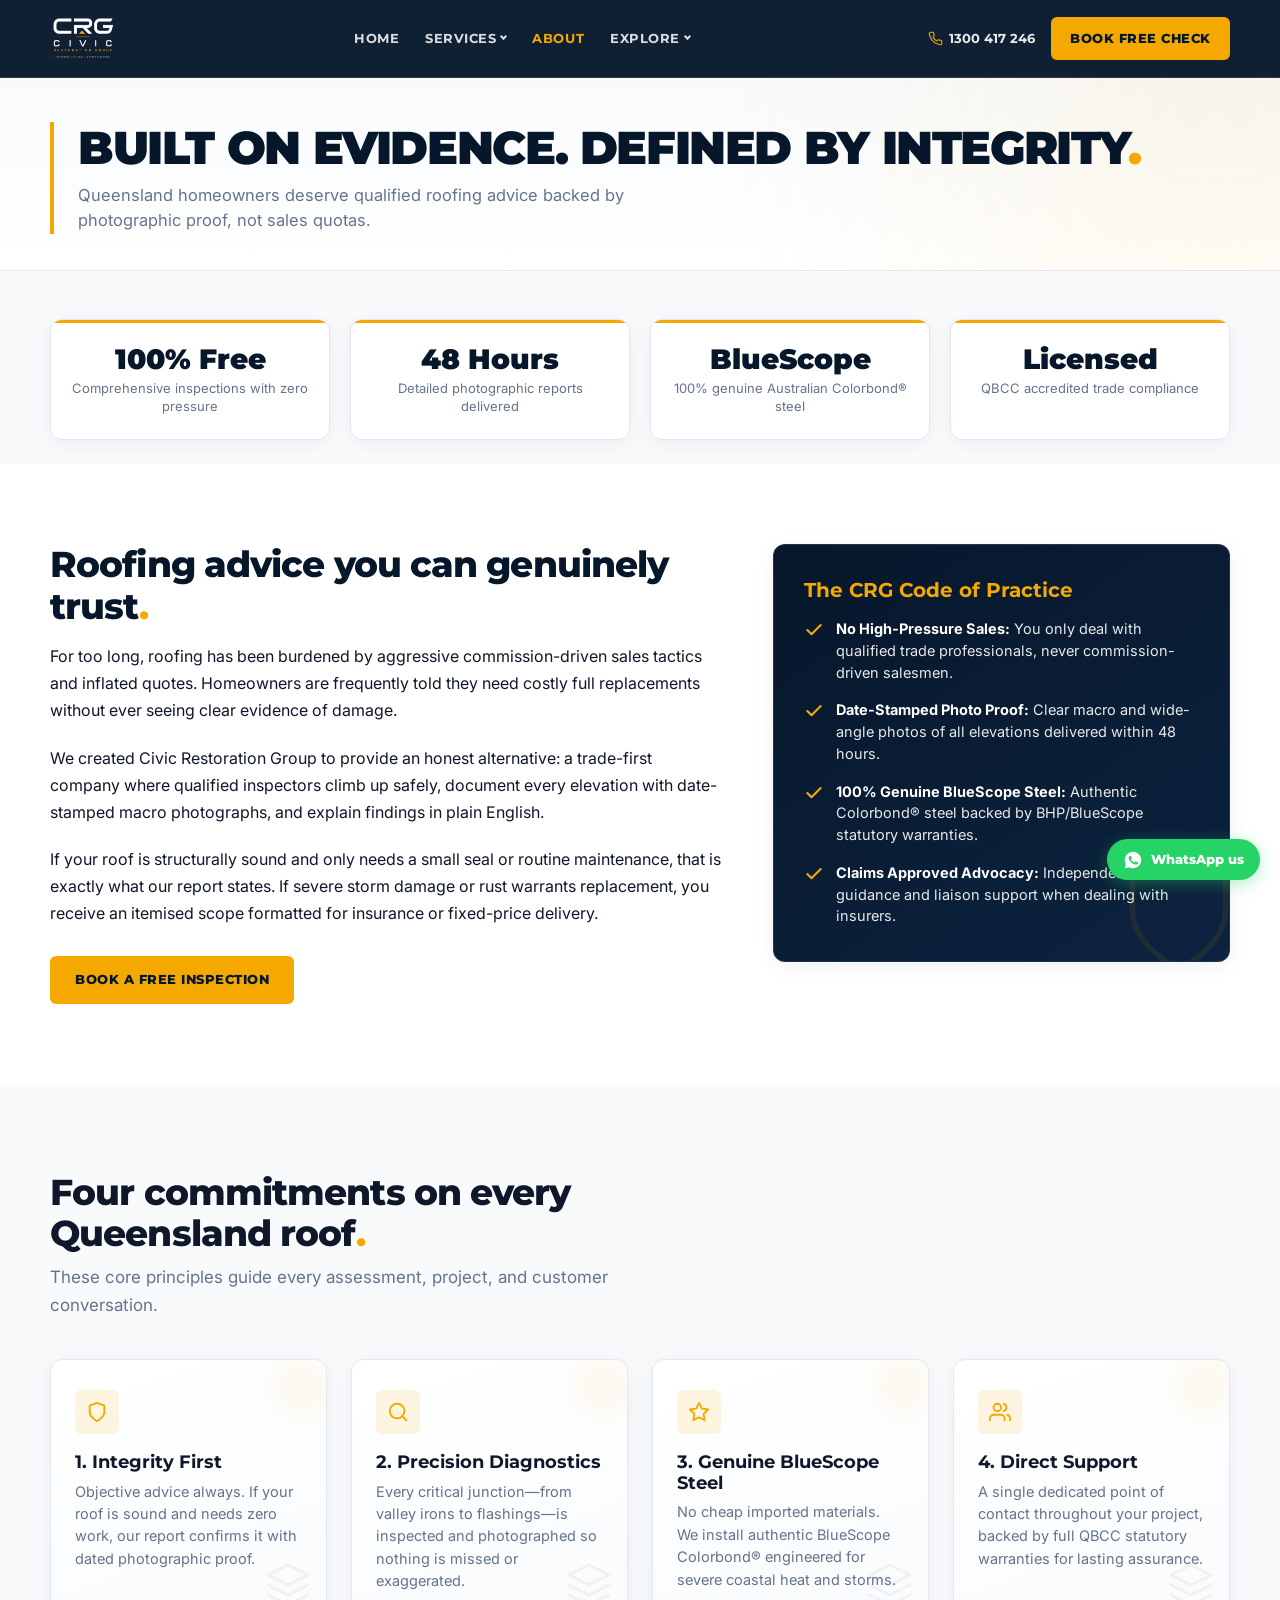
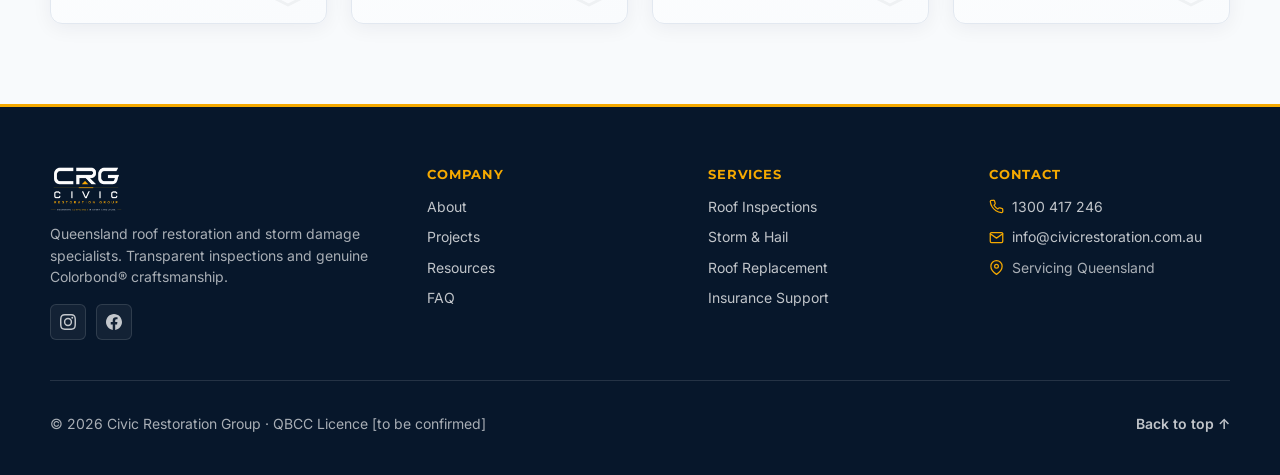
==== commit ce9b8707: "Updatd the UI" ====
--- a/about.html
+++ b/about.html
@@ -17,7 +17,7 @@
   <link rel="preconnect" href="https://fonts.gstatic.com" crossorigin>
   <link rel="stylesheet" href="https://fonts.googleapis.com/css2?family=Inter:wght@400;500;600;700&family=Montserrat:wght@700;800;900&display=swap" media="print" onload="this.media='all'">
   <noscript><link rel="stylesheet" href="https://fonts.googleapis.com/css2?family=Inter:wght@400;500;600;700&family=Montserrat:wght@700;800;900&display=swap"></noscript>
-  <link rel="stylesheet" href="css/style.css?v=26">
+  <link rel="stylesheet" href="css/style.css?v=27">
 </head>
 <body id="top">
   <!-- Top Navigation Header -->
@@ -63,17 +63,16 @@
   </header>
 
   <main>
-    <!-- Clean Typographic Hero (No image banner) -->
-    <section class="subhero about-hero">
-      <div class="container">
-        <p class="eyebrow">Queensland Trade Heritage · QBCC Accredited</p>
+    <!-- Clean Creative Page Head (No Banner Container) -->
+    <section class="page-head">
+      <div class="container page-head-inner">
         <h1>Built on Evidence. Defined by Integrity<span class="dot">.</span></h1>
-        <p>Civic Restoration Group was founded on a simple premise: Queensland property owners deserve qualified roofing advice backed by photographic proof, not sales quotas.</p>
+        <p>Queensland homeowners deserve qualified roofing advice backed by photographic proof, not sales quotas.</p>
       </div>
     </section>
 
     <!-- Key Metrics Strip -->
-    <section class="section section-soft" style="padding-top: 0;">
+    <section class="section section-soft" style="padding: 48px 0 24px;">
       <div class="container">
         <div class="about-stats">
           <div class="stat-card">
@@ -100,7 +99,6 @@
     <section class="section">
       <div class="container about-grid">
         <div class="about-story">
-          <p class="eyebrow">Why We Started</p>
           <h2>Roofing advice you can genuinely trust<span class="dot">.</span></h2>
           <p>For too long, roofing has been burdened by aggressive commission-driven sales tactics and inflated quotes. Homeowners are frequently told they need costly full replacements without ever seeing clear evidence of damage.</p>
           <p>We created Civic Restoration Group to provide an honest alternative: a trade-first company where qualified inspectors climb up safely, document every elevation with date-stamped macro photographs, and explain findings in plain English.</p>
@@ -150,7 +148,6 @@
     <section class="section section-soft">
       <div class="container">
         <div class="section-head">
-          <p class="eyebrow">Our Values</p>
           <h2>Four commitments on every Queensland roof<span class="dot">.</span></h2>
           <p>These core principles guide every assessment, project, and customer conversation.</p>
         </div>
@@ -243,6 +240,6 @@
     </div>
   </footer>
 
-  <script type="module" src="js/main.js?v=26"></script>
+  <script type="module" src="js/main.js?v=27"></script>
 </body>
 </html>
--- a/css/style.css
+++ b/css/style.css
@@ -13,11 +13,15 @@
   --muted: #64748b;
   --amber: #f5a900;
   --amber-hover: #e09500;
+  --amber-deep: #b47500;
   --white: #ffffff;
   --soft: #f8fafc;
   --line: #e2e8f0;
   --line-dark: rgba(255, 255, 255, 0.12);
 
+  /* Sticky Topbar Dimensions */
+  --topbar-height: 78px;
+
   /* Strict Typography */
   --font-body: 'Inter', -apple-system, BlinkMacSystemFont, "Segoe UI", Roboto, sans-serif;
   --font-heading: 'Montserrat', -apple-system, BlinkMacSystemFont, "Segoe UI", Roboto, sans-serif;
@@ -44,10 +48,12 @@
 
 html {
   scroll-behavior: smooth;
+  scroll-padding-top: calc(var(--topbar-height) + 16px);
 }
 
 body {
   margin: 0;
+  padding-top: var(--topbar-height);
   font-family: var(--font-body);
   font-size: 16px;
   line-height: 1.6;
@@ -138,19 +144,6 @@
   align-items: center;
 }
 
-.eyebrow {
-  display: inline-flex;
-  align-items: center;
-  gap: 6px;
-  color: var(--amber);
-  font-family: var(--font-heading);
-  font-size: 12px;
-  font-weight: 800;
-  text-transform: uppercase;
-  letter-spacing: 0.08em;
-  margin: 0;
-}
-
 .dot {
   color: var(--amber);
 }
@@ -158,8 +151,9 @@
 .tag {
   display: inline-block;
   padding: 4px 10px;
-  background: rgba(245, 169, 0, 0.12);
-  color: #a86c00;
+  background: rgba(245, 169, 0, 0.14);
+  color: #8f5800;
+  border: 1px solid rgba(245, 169, 0, 0.28);
   border-radius: var(--radius-pill);
   font-family: var(--font-heading);
   font-size: 11px;
@@ -224,28 +218,54 @@
 }
 
 .btn-outline {
-  border-color: rgba(255, 255, 255, 0.3);
+  border: 1.5px solid var(--navy);
+  color: var(--navy);
+  background: transparent;
+  font-weight: 800;
+}
+
+.btn-outline:hover {
+  border-color: var(--navy);
+  background: var(--navy);
   color: #ffffff;
-  background: rgba(255, 255, 255, 0.05);
-}
-
-.btn-outline:hover {
+  transform: translateY(-2px);
+}
+
+.btn-light-outline {
+  border: 1.5px solid var(--line);
+  color: var(--navy);
+  background: var(--white);
+  font-weight: 700;
+}
+
+.btn-light-outline:hover {
+  border-color: var(--navy);
+  color: var(--navy);
+  background: var(--soft);
+  transform: translateY(-2px);
+}
+
+/* In dark blocks, ensure outline buttons remain crisp white */
+.about-highlight-box .btn-outline,
+.footer .btn-outline {
+  border: 1.5px solid rgba(255, 255, 255, 0.4);
+  color: #ffffff;
+  background: rgba(255, 255, 255, 0.08);
+}
+
+.about-highlight-box .btn-outline:hover,
+.footer .btn-outline:hover {
   border-color: var(--amber);
   background: var(--amber);
   color: var(--navy);
-  transform: translateY(-2px);
-}
-
-.btn-light-outline {
-  border-color: var(--line);
-  color: var(--ink);
-  background: var(--white);
-}
-
-.btn-light-outline:hover {
-  border-color: var(--amber);
-  color: var(--amber);
-  transform: translateY(-2px);
+}
+
+.cta-row {
+  display: flex;
+  gap: 12px;
+  align-items: center;
+  flex-wrap: wrap;
+  margin-top: 8px;
 }
 
 /* 5. Header & Navigation
@@ -256,11 +276,11 @@
   top: 0;
   left: 0;
   right: 0;
-  height: 78px;
+  height: var(--topbar-height, 78px);
   z-index: 100;
   display: flex;
   align-items: center;
-  background: rgba(7, 23, 43, 0.92);
+  background: rgba(7, 23, 43, 0.96);
   backdrop-filter: blur(12px);
   -webkit-backdrop-filter: blur(12px);
   border-bottom: 1px solid var(--line-dark);
@@ -438,132 +458,125 @@
 /* 6. Hero & Subhero Banners
    ========================================================================== */
 
+/* 6. Hero & Page Head (Creative, Light-Canvas, No Bulky Banner Containers)
+   ========================================================================== */
+
 .hero {
-  min-height: 82vh;
-  display: flex;
+  padding: 56px 0 60px;
+  background:
+    radial-gradient(circle at 85% 15%, rgba(245, 169, 0, 0.08) 0%, transparent 45%),
+    linear-gradient(180deg, #f8fafc 0%, #ffffff 100%);
+  border-bottom: 1px solid var(--line);
+  position: relative;
+}
+
+.hero-inner {
+  display: grid;
+  grid-template-columns: 1.15fr 0.85fr;
+  gap: 52px;
   align-items: center;
-  position: relative;
-  background-color: var(--navy);
-  background-image:
-    linear-gradient(90deg, rgba(7, 23, 43, 0.94) 0%, rgba(7, 23, 43, 0.75) 50%, rgba(7, 23, 43, 0.35) 100%),
-    url('../assets/images/hero-rural-roof.webp');
-  background-size: cover;
-  background-position: center;
+}
+
+.hero-copy h1 {
+  font-size: clamp(34px, 4.4vw, 56px);
+  font-weight: 900;
+  color: var(--navy);
+  letter-spacing: -0.035em;
+  line-height: 1.1;
+  margin: 0 0 16px;
+}
+
+.hero-copy .lead {
+  font-size: 17.5px;
+  color: var(--muted);
+  line-height: 1.55;
+  margin-bottom: 26px;
+  max-width: 520px;
+}
+
+.hero-actions {
+  display: flex;
+  gap: 14px;
+  align-items: center;
+  flex-wrap: wrap;
+}
+
+.hero-card {
+  position: relative;
+  border-radius: var(--radius-md);
+  overflow: hidden;
+  box-shadow: 0 16px 36px rgba(7, 23, 43, 0.14);
+  aspect-ratio: 4 / 3;
+  border: 1px solid var(--line);
+  background: var(--navy);
+}
+
+.hero-card img {
+  width: 100%;
+  height: 100%;
+  object-fit: cover;
+  display: block;
+}
+
+.hero-card-badge {
+  position: absolute;
+  bottom: 16px;
+  left: 16px;
+  right: 16px;
+  background: rgba(7, 23, 43, 0.92);
+  backdrop-filter: blur(8px);
+  border: 1px solid rgba(255, 255, 255, 0.15);
+  border-radius: var(--radius-sm);
+  padding: 12px 16px;
+  display: flex;
+  justify-content: space-between;
+  align-items: center;
   color: #ffffff;
-  padding: 130px 0 70px;
-}
-
-.hero-inner {
-  max-width: 720px;
-}
-
-.hero-pill {
-  display: inline-flex;
-  align-items: center;
-  gap: 8px;
-  padding: 5px 12px;
-  background: rgba(245, 169, 0, 0.12);
-  border: 1px solid rgba(245, 169, 0, 0.28);
-  border-radius: var(--radius-pill);
+}
+
+.hero-card-badge b {
+  font-family: var(--font-heading);
+  font-size: 13px;
   color: var(--amber);
-  font-family: var(--font-heading);
-  font-size: 12px;
-  font-weight: 700;
   text-transform: uppercase;
-  letter-spacing: 0.05em;
-  margin-bottom: 20px;
-}
-
-.hero h1 {
-  margin: 0 0 18px;
-}
-
-.hero .lead {
-  font-size: 18px;
+  letter-spacing: 0.04em;
+}
+
+.hero-card-badge span {
+  font-size: 12.5px;
+  color: rgba(255, 255, 255, 0.85);
+}
+
+/* Page Head for Subpages (Clean, creative, no bulky dark banner container) */
+.page-head {
+  padding: 44px 0 36px;
+  background:
+    radial-gradient(circle at 95% 10%, rgba(245, 169, 0, 0.07) 0%, transparent 40%),
+    linear-gradient(180deg, #f8fafc 0%, #ffffff 100%);
+  border-bottom: 1px solid var(--line);
+  position: relative;
+}
+
+.page-head-inner {
+  border-left: 4px solid var(--amber);
+  padding-left: 24px;
+}
+
+.page-head h1 {
+  font-size: clamp(30px, 3.8vw, 46px);
+  font-weight: 900;
+  color: var(--navy);
+  letter-spacing: -0.03em;
+  line-height: 1.15;
+  margin: 0 0 8px;
+}
+
+.page-head p {
+  font-size: 16.5px;
+  color: var(--muted);
+  max-width: 620px;
+  margin: 0;
   line-height: 1.55;
-  color: rgba(255, 255, 255, 0.85);
-  margin-bottom: 28px;
-  max-width: 580px;
-}
-
-.hero-actions {
-  display: flex;
-  gap: 14px;
-  flex-wrap: wrap;
-  margin-bottom: 28px;
-}
-
-.hero-proof {
-  display: flex;
-  flex-wrap: wrap;
-  gap: 8px 18px;
-  list-style: none;
-  padding: 0;
-  margin: 0;
-  font-size: 14px;
-  color: rgba(255, 255, 255, 0.75);
-}
-
-.hero-proof li {
-  display: inline-flex;
-  align-items: center;
-  gap: 6px;
-}
-
-.hero-proof svg {
-  color: var(--amber);
-  width: 15px;
-  height: 15px;
-}
-
-/* Subhero */
-.subhero {
-  padding: 140px 0 60px;
-  background-color: var(--navy);
-  background-image:
-    linear-gradient(90deg, rgba(7, 23, 43, 0.94), rgba(7, 23, 43, 0.65)),
-    url('../assets/images/coastal-roof.webp');
-  background-size: cover;
-  background-position: center;
-  color: #ffffff;
-}
-
-.subhero h1 {
-  font-size: clamp(30px, 3.8vw, 48px);
-  margin: 8px 0 10px;
-  text-transform: none;
-}
-
-.subhero p {
-  color: rgba(255, 255, 255, 0.8);
-  font-size: 17px;
-  max-width: 540px;
-  margin: 0;
-}
-
-.back-link {
-  display: inline-flex;
-  align-items: center;
-  gap: 6px;
-  font-size: 13px;
-  font-weight: 600;
-  color: rgba(255, 255, 255, 0.7);
-  margin-bottom: 12px;
-}
-
-.back-link:hover {
-  color: var(--amber);
-}
-
-/* Service banner backgrounds */
-.subhero.svc-inspections { background-image: linear-gradient(90deg, rgba(7, 23, 43, 0.94), rgba(7, 23, 43, 0.55)), url('../assets/images/svc-inspections.webp'); }
-.subhero.svc-storm { background-image: linear-gradient(90deg, rgba(7, 23, 43, 0.94), rgba(7, 23, 43, 0.55)), url('../assets/images/svc-storm.webp'); }
-.subhero.svc-replacement { background-image: linear-gradient(90deg, rgba(7, 23, 43, 0.94), rgba(7, 23, 43, 0.55)), url('../assets/images/svc-replacement.webp'); }
-.subhero.svc-insurance { background-image: linear-gradient(90deg, rgba(7, 23, 43, 0.94), rgba(7, 23, 43, 0.55)), url('../assets/images/svc-insurance.webp'); }
-.subhero.about-hero {
-  background: radial-gradient(circle at 85% 20%, rgba(245, 169, 0, 0.12) 0%, transparent 45%),
-              linear-gradient(135deg, #07172b 0%, #0d2644 60%, #07172b 100%);
-  border-bottom: 1px solid rgba(245, 169, 0, 0.25);
 }
 
 /* 7. Trust Bar
@@ -607,7 +620,7 @@
 .trust-item span {
   display: block;
   font-size: 12px;
-  color: rgba(255, 255, 255, 0.65);
+  color: rgba(255, 255, 255, 0.85);
 }
 
 /* 8. Issue Selector (Cards)
@@ -647,7 +660,7 @@
   content: "";
   position: absolute;
   inset: 0;
-  background: linear-gradient(180deg, rgba(7, 23, 43, 0.1) 0%, rgba(7, 23, 43, 0.7) 50%, rgba(7, 23, 43, 0.95) 100%);
+  background: linear-gradient(180deg, rgba(7, 23, 43, 0.1) 0%, rgba(7, 23, 43, 0.75) 45%, rgba(7, 23, 43, 0.98) 100%);
 }
 
 .issue-label {
@@ -661,10 +674,11 @@
   font-size: 18px;
   line-height: 1.25;
   margin-bottom: 6px;
+  color: #ffffff;
 }
 
 .issue-label p {
-  color: rgba(255, 255, 255, 0.75);
+  color: rgba(255, 255, 255, 0.9);
   font-size: 13.5px;
   margin-bottom: 12px;
   line-height: 1.45;
@@ -863,7 +877,7 @@
   font-family: var(--font-heading);
   font-size: 14px;
   font-weight: 900;
-  color: var(--amber);
+  color: var(--amber-deep);
   margin-bottom: 12px;
 }
 
@@ -1013,7 +1027,7 @@
   font-family: var(--font-heading);
   font-size: 24px;
   font-weight: 900;
-  color: var(--amber);
+  color: var(--amber-deep);
   line-height: 1;
   padding-top: 2px;
 }
@@ -1038,7 +1052,6 @@
   display: grid;
   grid-template-columns: repeat(4, 1fr);
   gap: 20px;
-  margin-top: -36px;
   position: relative;
   z-index: 3;
 }
@@ -1809,6 +1822,14 @@
    ========================================================================== */
 
 @media (max-width: 900px) {
+  :root {
+    --topbar-height: 70px;
+  }
+
+  body {
+    padding-top: 70px;
+  }
+
   .topbar {
     height: 70px;
   }
@@ -1882,7 +1903,8 @@
   .compare-wrap,
   .industry,
   .standard-layout,
-  .about-grid {
+  .about-grid,
+  .hero-inner {
     grid-template-columns: 1fr;
     gap: 36px;
   }
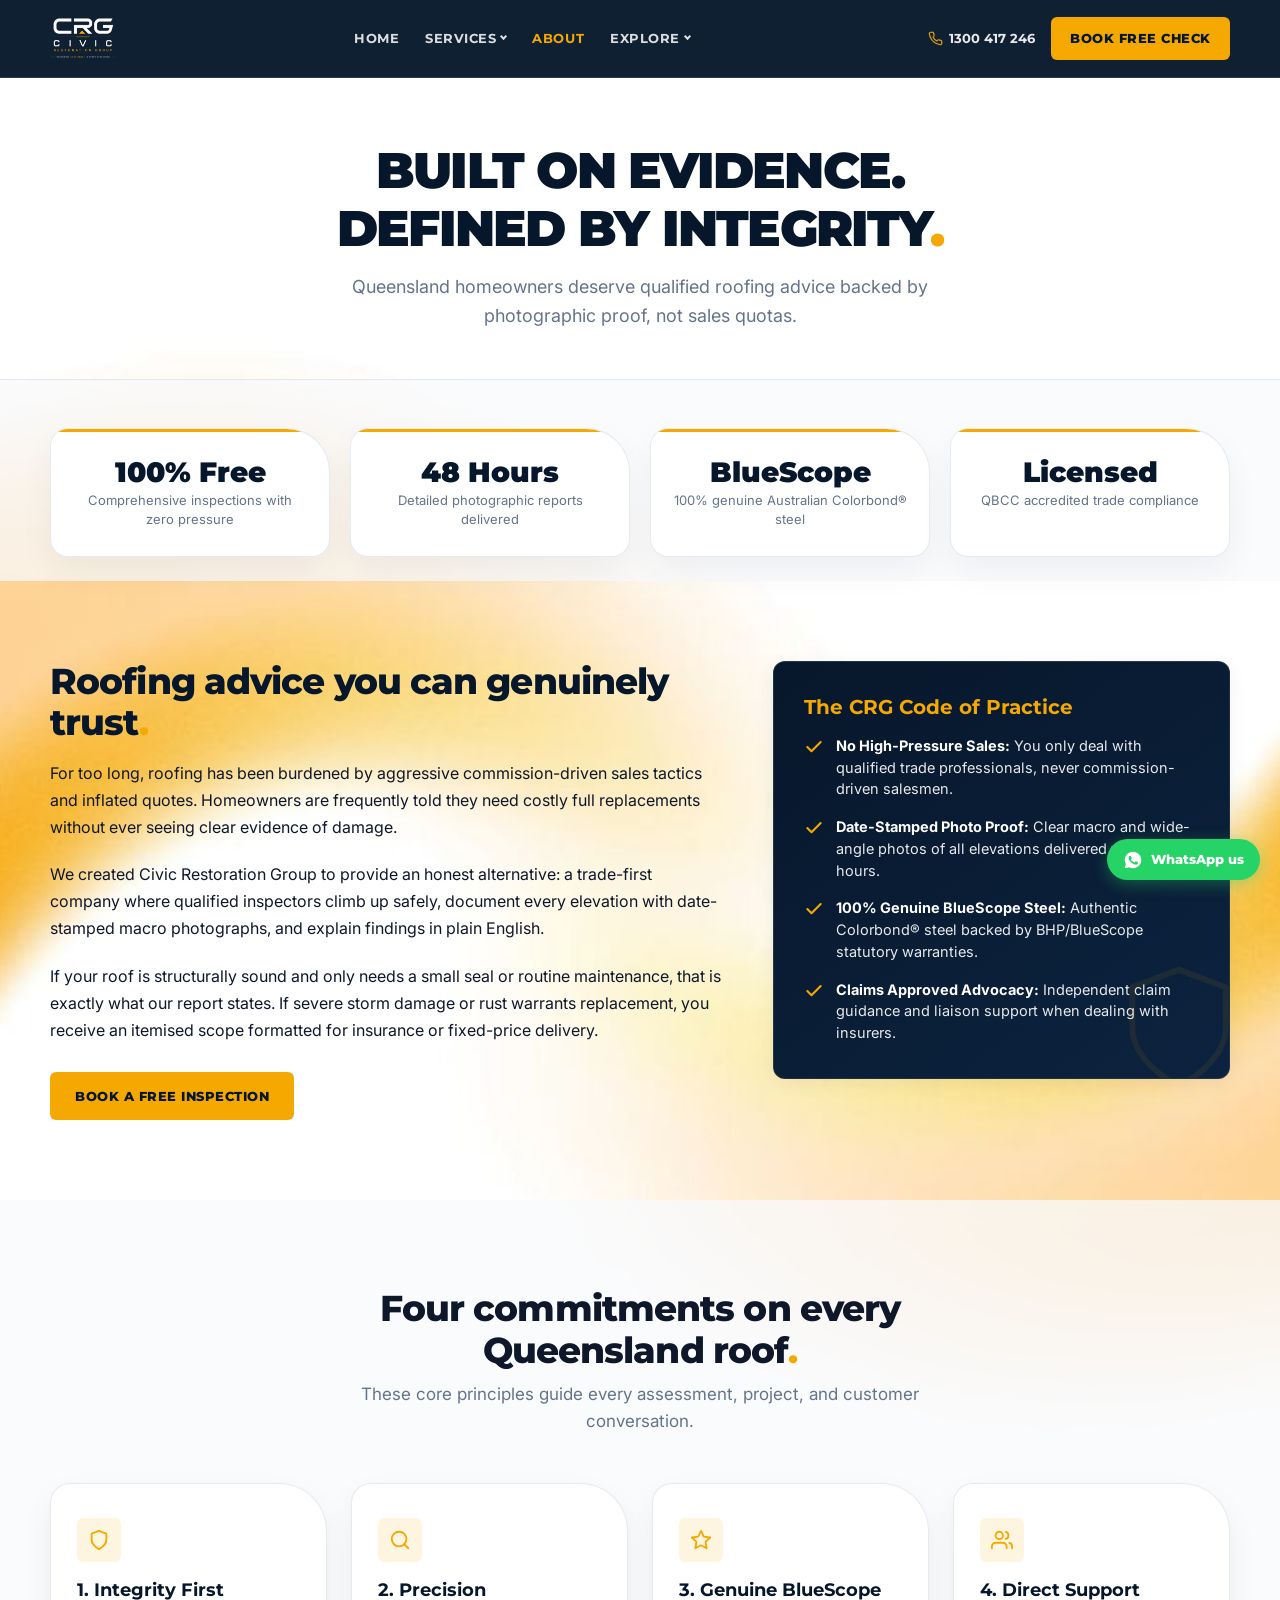
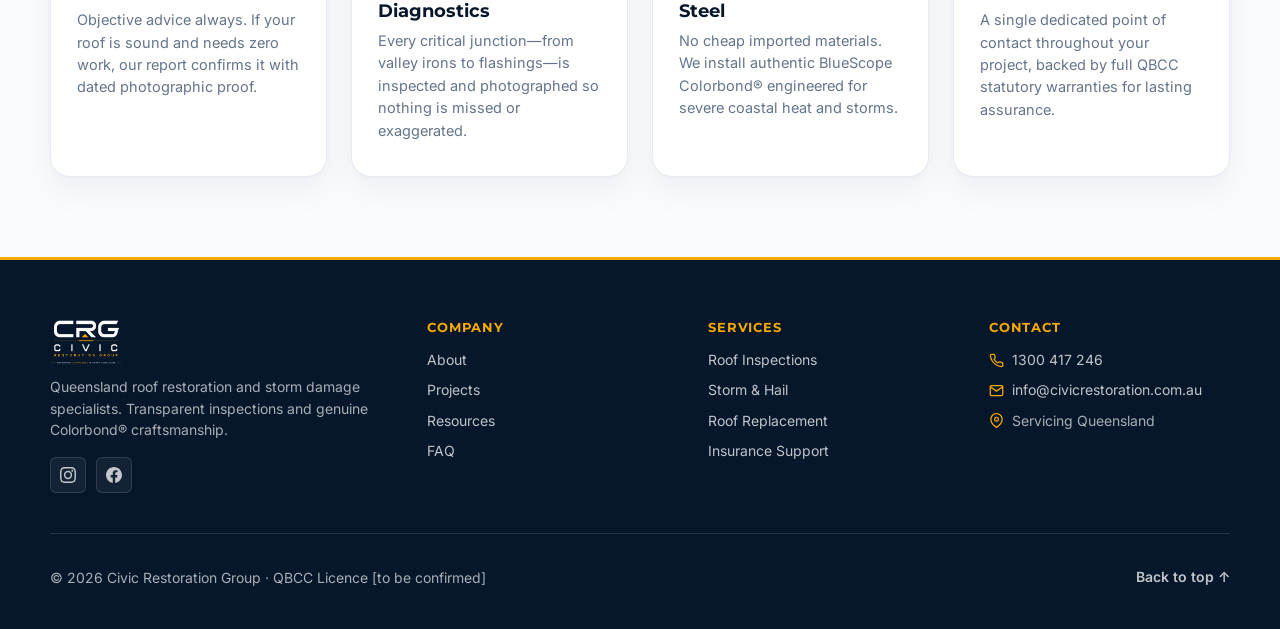
==== commit 10be114a: "bg changes" ====
--- a/about.html
+++ b/about.html
@@ -17,7 +17,7 @@
   <link rel="preconnect" href="https://fonts.gstatic.com" crossorigin>
   <link rel="stylesheet" href="https://fonts.googleapis.com/css2?family=Inter:wght@400;500;600;700&family=Montserrat:wght@700;800;900&display=swap" media="print" onload="this.media='all'">
   <noscript><link rel="stylesheet" href="https://fonts.googleapis.com/css2?family=Inter:wght@400;500;600;700&family=Montserrat:wght@700;800;900&display=swap"></noscript>
-  <link rel="stylesheet" href="css/style.css?v=27">
+  <link rel="stylesheet" href="css/style.css?v=30">
 </head>
 <body id="top">
   <!-- Top Navigation Header -->
@@ -147,7 +147,7 @@
     <!-- Core Values -->
     <section class="section section-soft">
       <div class="container">
-        <div class="section-head">
+        <div class="section-head" style="text-align:center; margin:0 auto 48px;">
           <h2>Four commitments on every Queensland roof<span class="dot">.</span></h2>
           <p>These core principles guide every assessment, project, and customer conversation.</p>
         </div>
@@ -240,6 +240,6 @@
     </div>
   </footer>
 
-  <script type="module" src="js/main.js?v=27"></script>
+  <script type="module" src="js/main.js?v=30"></script>
 </body>
 </html>
--- a/css/style.css
+++ b/css/style.css
@@ -58,7 +58,11 @@
   font-size: 16px;
   line-height: 1.6;
   color: var(--ink);
-  background: var(--white);
+  background-color: #ffffff;
+  background-image: url('../assets/images/bg-wave.jpg');
+  background-repeat: no-repeat;
+  background-position: top center;
+  background-size: 1400px auto;
   -webkit-font-smoothing: antialiased;
 }
 
@@ -120,7 +124,9 @@
 }
 
 .section-soft {
-  background: var(--soft);
+  background-color: rgba(248, 250, 252, 0.75);
+  backdrop-filter: blur(12px);
+  -webkit-backdrop-filter: blur(12px);
 }
 
 .section-head {
@@ -463,9 +469,7 @@
 
 .hero {
   padding: 56px 0 60px;
-  background:
-    radial-gradient(circle at 85% 15%, rgba(245, 169, 0, 0.08) 0%, transparent 45%),
-    linear-gradient(180deg, #f8fafc 0%, #ffffff 100%);
+  background-color: transparent;
   border-bottom: 1px solid var(--line);
   position: relative;
 }
@@ -503,9 +507,9 @@
 
 .hero-card {
   position: relative;
-  border-radius: var(--radius-md);
+  border-radius: 20px 48px 20px 20px;
   overflow: hidden;
-  box-shadow: 0 16px 36px rgba(7, 23, 43, 0.14);
+  box-shadow: 0 18px 42px rgba(7, 23, 43, 0.12);
   aspect-ratio: 4 / 3;
   border: 1px solid var(--line);
   background: var(--navy);
@@ -547,36 +551,37 @@
   color: rgba(255, 255, 255, 0.85);
 }
 
-/* Page Head for Subpages (Clean, creative, no bulky dark banner container) */
+/* Page Head for Subpages (New Centered Editorial Layout, No Vertical Line) */
 .page-head {
-  padding: 44px 0 36px;
-  background:
-    radial-gradient(circle at 95% 10%, rgba(245, 169, 0, 0.07) 0%, transparent 40%),
-    linear-gradient(180deg, #f8fafc 0%, #ffffff 100%);
+  padding: 64px 0 48px;
+  background: transparent;
   border-bottom: 1px solid var(--line);
   position: relative;
+  text-align: center;
 }
 
 .page-head-inner {
-  border-left: 4px solid var(--amber);
-  padding-left: 24px;
+  max-width: 820px;
+  margin: 0 auto;
+  text-align: center;
 }
 
 .page-head h1 {
-  font-size: clamp(30px, 3.8vw, 46px);
+  font-size: clamp(34px, 4.4vw, 50px);
   font-weight: 900;
   color: var(--navy);
-  letter-spacing: -0.03em;
+  letter-spacing: -0.035em;
   line-height: 1.15;
-  margin: 0 0 8px;
+  margin: 0 auto 16px;
+  max-width: 760px;
 }
 
 .page-head p {
-  font-size: 16.5px;
+  font-size: 18px;
   color: var(--muted);
-  max-width: 620px;
-  margin: 0;
-  line-height: 1.55;
+  max-width: 640px;
+  margin: 0 auto;
+  line-height: 1.6;
 }
 
 /* 7. Trust Bar
@@ -623,89 +628,152 @@
   color: rgba(255, 255, 255, 0.85);
 }
 
-/* 8. Issue Selector (Cards)
+/* 8. Issue Selector (Cards in Featured Campaign style from reference image)
    ========================================================================== */
 
 .issue-grid {
   display: grid;
   grid-template-columns: repeat(4, 1fr);
-  gap: 20px;
+  gap: 22px;
 }
 
 .issue-tile {
   position: relative;
-  height: 320px;
-  border-radius: var(--radius-md);
+  background: var(--white);
+  border: 1px solid rgba(226, 232, 240, 0.85);
+  border-radius: 22px;
+  overflow: hidden;
+  box-shadow: 0 14px 34px rgba(7, 23, 43, 0.05), 0 2px 6px rgba(0, 0, 0, 0.02);
+  display: flex;
+  flex-direction: column;
+  transition: transform 0.3s ease, box-shadow 0.3s ease, border-color 0.3s ease;
+  color: var(--ink);
+  text-decoration: none;
+}
+
+.issue-tile:hover {
+  transform: translateY(-6px);
+  box-shadow: 0 22px 48px rgba(7, 23, 43, 0.12);
+  border-color: rgba(245, 169, 0, 0.5);
+}
+
+.issue-tile-img {
+  position: relative;
+  aspect-ratio: 16 / 10;
+  margin: 12px 12px 0 12px;
+  border-radius: 16px 16px 0 28px; /* Signature scooped bottom-left corner */
   overflow: hidden;
   background: var(--navy);
-  color: #ffffff;
-  display: flex;
-  flex-direction: column;
-  justify-content: flex-end;
-  padding: 24px;
-  box-shadow: var(--shadow);
-  transition: all 0.25s ease;
-}
-
-.issue-tile img {
-  position: absolute;
-  inset: 0;
+}
+
+.issue-tile-img img {
   width: 100%;
   height: 100%;
   object-fit: cover;
-  transition: transform 0.4s ease;
-}
-
-.issue-tile::after {
-  content: "";
-  position: absolute;
-  inset: 0;
-  background: linear-gradient(180deg, rgba(7, 23, 43, 0.1) 0%, rgba(7, 23, 43, 0.75) 45%, rgba(7, 23, 43, 0.98) 100%);
-}
-
-.issue-label {
-  position: relative;
-  z-index: 2;
-}
-
-.issue-label b {
   display: block;
+  transition: transform 0.45s ease;
+}
+
+.issue-tile:hover .issue-tile-img img {
+  transform: scale(1.06);
+}
+
+/* Metric / Status row right below image */
+.campaign-metrics {
+  display: flex;
+  align-items: center;
+  justify-content: space-between;
+  padding: 12px 18px 8px;
+  border-bottom: 1px solid rgba(226, 232, 240, 0.6);
+  font-size: 11.5px;
+  color: var(--muted);
+}
+
+.campaign-metrics .metric-item {
+  display: flex;
+  flex-direction: column;
+}
+
+.campaign-metrics .metric-item span {
+  font-size: 11px;
+  text-transform: uppercase;
+  letter-spacing: 0.04em;
+  color: var(--muted);
+}
+
+.campaign-metrics .metric-item b {
+  font-family: var(--font-heading);
+  font-size: 12px;
+  color: var(--navy);
+}
+
+.campaign-metrics .metric-center {
   font-family: var(--font-heading);
   font-size: 18px;
-  line-height: 1.25;
-  margin-bottom: 6px;
+  font-weight: 900;
+  color: var(--navy);
+  line-height: 1;
+}
+
+.issue-tile-body {
+  padding: 16px 20px 24px;
+  flex: 1;
+  display: flex;
+  flex-direction: column;
+  position: relative;
+}
+
+.issue-tile-body h3 {
+  font-size: 17.5px;
+  font-weight: 800;
+  color: var(--navy);
+  margin: 0 0 6px;
+  line-height: 1.3;
+}
+
+.issue-tile-body p {
+  font-size: 13.5px;
+  color: var(--muted);
+  line-height: 1.5;
+  margin: 0 0 16px;
+  flex: 1;
+}
+
+/* Docked Action Button in bottom-right corner (from reference image) */
+.card-corner-btn {
+  position: absolute;
+  bottom: 0;
+  right: 0;
+  width: 42px;
+  height: 42px;
+  background: var(--amber);
+  color: var(--navy);
+  border-top-left-radius: 14px;
+  border-bottom-right-radius: 22px;
+  display: grid;
+  place-items: center;
+  font-size: 18px;
+  font-weight: 900;
+  transition: all 0.25s ease;
+}
+
+.card-corner-btn svg {
+  width: 17px;
+  height: 17px;
+  transition: transform 0.2s ease;
+}
+
+.issue-tile:hover .card-corner-btn,
+.ba-card:hover .card-corner-btn,
+.guide:hover .card-corner-btn {
+  background: var(--navy);
   color: #ffffff;
 }
 
-.issue-label p {
-  color: rgba(255, 255, 255, 0.9);
-  font-size: 13.5px;
-  margin-bottom: 12px;
-  line-height: 1.45;
-}
-
-.issue-label small {
-  display: inline-flex;
-  align-items: center;
-  gap: 4px;
-  color: var(--amber);
-  font-size: 12.5px;
-  font-weight: 700;
-  text-transform: uppercase;
-  letter-spacing: 0.04em;
-}
-
-.issue-tile:hover {
-  transform: translateY(-4px);
-  box-shadow: var(--shadow-hover);
-}
-
-.issue-tile:hover img {
-  transform: scale(1.05);
-}
-
-.issue-tile:hover small {
-  transform: translateX(4px);
+.issue-tile:hover .card-corner-btn svg,
+.ba-card:hover .card-corner-btn svg,
+.guide:hover .card-corner-btn svg {
+  transform: translate(2px, -2px);
 }
 
 /* 9. Comparison Slider
@@ -832,70 +900,69 @@
 
 .timeline-step {
   position: relative;
-  background: linear-gradient(160deg, #ffffff 0%, #f9fbfd 100%);
-  border: 1px solid var(--line);
-  border-radius: var(--radius-md);
-  padding: 32px 28px;
-  box-shadow: var(--shadow);
-  transition: transform 0.25s ease, box-shadow 0.25s ease, border-color 0.25s ease;
+  background: var(--white);
+  border: 1px solid rgba(226, 232, 240, 0.85);
+  border-radius: 20px 48px 20px 20px; /* Signature asymmetrical sweep from reference image */
+  padding: 34px 28px;
+  box-shadow: 0 14px 34px rgba(7, 23, 43, 0.05), 0 2px 6px rgba(0, 0, 0, 0.02);
+  transition: transform 0.3s ease, box-shadow 0.3s ease, border-color 0.3s ease;
   overflow: hidden;
 }
 
-.timeline-step::before {
-  content: "";
-  position: absolute;
-  top: -24px;
-  right: -24px;
-  width: 100px;
-  height: 100px;
-  background: radial-gradient(circle, rgba(245, 169, 0, 0.08) 0%, transparent 70%);
-  border-radius: 50%;
-  pointer-events: none;
-}
-
-.timeline-step::after {
-  content: "";
-  position: absolute;
-  bottom: 12px;
-  right: 16px;
+.timeline-step:hover {
+  transform: translateY(-6px);
+  box-shadow: 0 22px 48px rgba(7, 23, 43, 0.1);
+  border-color: rgba(245, 169, 0, 0.5);
+}
+
+.timeline-icon-box {
   width: 52px;
   height: 52px;
-  background-image: url("data:image/svg+xml,%3Csvg xmlns='http://www.w3.org/2000/svg' viewBox='0 0 24 24' fill='none' stroke='%2307172b' stroke-width='1.5' stroke-linecap='round' stroke-linejoin='round' opacity='0.04'%3E%3Cpath d='M12 22s8-4 8-10V5l-8-3-8 3v7c0 6 8 10 8 10z'/%3E%3C/svg%3E");
-  background-repeat: no-repeat;
-  background-size: contain;
-  pointer-events: none;
-}
-
-.timeline-step:hover {
-  transform: translateY(-4px);
-  box-shadow: var(--shadow-hover);
-  border-color: rgba(245, 169, 0, 0.45);
+  border-radius: 14px;
+  background: rgba(245, 169, 0, 0.12);
+  color: var(--amber-deep);
+  display: grid;
+  place-items: center;
+  margin-bottom: 18px;
+  transition: all 0.25s ease;
+}
+
+.timeline-icon-box svg {
+  width: 26px;
+  height: 26px;
+}
+
+.timeline-step:hover .timeline-icon-box {
+  background: var(--navy);
+  color: var(--amber);
+  transform: scale(1.08);
 }
 
 .timeline-num {
   display: inline-block;
   font-family: var(--font-heading);
-  font-size: 14px;
-  font-weight: 900;
+  font-size: 12px;
+  font-weight: 800;
+  text-transform: uppercase;
+  letter-spacing: 0.06em;
   color: var(--amber-deep);
-  margin-bottom: 12px;
+  margin-bottom: 8px;
 }
 
 .timeline-step h3 {
   font-size: 20px;
   margin-bottom: 8px;
-  position: relative;
-  z-index: 1;
+  color: var(--navy);
 }
 
 .timeline-step p {
   font-size: 15px;
   margin: 0;
-  position: relative;
-  z-index: 1;
-}
-
-/* 11. Feature Cards
+  color: var(--muted);
+  line-height: 1.55;
+}
+
+/* 11. Feature Cards (Icon card style from reference image)
    ========================================================================== */
 
 .feature-grid {
@@ -906,44 +973,55 @@
 
 .feature-card {
   position: relative;
-  background: linear-gradient(160deg, #ffffff 0%, #f9fbfd 100%);
-  border: 1px solid var(--line);
-  border-radius: var(--radius-md);
-  padding: 30px 24px;
-  box-shadow: var(--shadow);
-  transition: transform 0.25s ease, box-shadow 0.25s ease, border-color 0.25s ease;
+  background: var(--white);
+  border: 1px solid rgba(226, 232, 240, 0.85);
+  border-radius: 20px 48px 20px 20px; /* Signature asymmetrical sweep */
+  padding: 34px 26px;
+  box-shadow: 0 14px 34px rgba(7, 23, 43, 0.05), 0 2px 6px rgba(0, 0, 0, 0.02);
+  transition: transform 0.3s ease, box-shadow 0.3s ease, border-color 0.3s ease;
   overflow: hidden;
 }
 
-.feature-card::before {
-  content: "";
-  position: absolute;
-  top: -20px;
-  right: -20px;
-  width: 90px;
-  height: 90px;
-  background: radial-gradient(circle, rgba(245, 169, 0, 0.08) 0%, transparent 70%);
-  border-radius: 50%;
-  pointer-events: none;
-}
-
-.feature-card::after {
-  content: "";
-  position: absolute;
-  bottom: 14px;
-  right: 14px;
-  width: 48px;
-  height: 48px;
-  background-image: url("data:image/svg+xml,%3Csvg xmlns='http://www.w3.org/2000/svg' viewBox='0 0 24 24' fill='none' stroke='%2307172b' stroke-width='1.5' stroke-linecap='round' stroke-linejoin='round' opacity='0.04'%3E%3Cpolygon points='12 2 2 7 12 12 22 7 12 2'/%3E%3Cpolyline points='2 17 12 22 22 17'/%3E%3Cpolyline points='2 12 12 17 22 12'/%3E%3C/svg%3E");
-  background-repeat: no-repeat;
-  background-size: contain;
-  pointer-events: none;
-}
-
 .feature-card:hover {
-  transform: translateY(-4px);
-  box-shadow: var(--shadow-hover);
-  border-color: rgba(245, 169, 0, 0.45);
+  transform: translateY(-6px);
+  box-shadow: 0 22px 48px rgba(7, 23, 43, 0.1);
+  border-color: rgba(245, 169, 0, 0.5);
+}
+
+.feature-icon {
+  width: 52px;
+  height: 52px;
+  border-radius: 14px;
+  background: rgba(245, 169, 0, 0.12);
+  color: var(--amber-deep);
+  display: grid;
+  place-items: center;
+  margin-bottom: 18px;
+  transition: all 0.25s ease;
+}
+
+.feature-icon svg {
+  width: 26px;
+  height: 26px;
+}
+
+.feature-card:hover .feature-icon {
+  background: var(--navy);
+  color: var(--amber);
+  transform: scale(1.08);
+}
+
+.feature-card h3 {
+  font-size: 18.5px;
+  margin-bottom: 8px;
+  color: var(--navy);
+}
+
+.feature-card p {
+  font-size: 14.5px;
+  color: var(--muted);
+  line-height: 1.55;
+  margin: 0;
 }
 
 .feature-icon {
@@ -1059,18 +1137,19 @@
 .stat-card {
   position: relative;
   background: var(--white);
-  border: 1px solid var(--line);
-  border-radius: var(--radius-md);
-  padding: 24px 20px;
-  box-shadow: var(--shadow);
+  border: 1px solid rgba(226, 232, 240, 0.85);
+  border-radius: 18px 44px 18px 18px; /* Signature asymmetrical sweep */
+  padding: 28px 22px;
+  box-shadow: 0 14px 34px rgba(7, 23, 43, 0.05);
   text-align: center;
   overflow: hidden;
-  transition: transform 0.25s ease, box-shadow 0.25s ease;
+  transition: transform 0.3s ease, box-shadow 0.3s ease, border-color 0.3s ease;
 }
 
 .stat-card:hover {
-  transform: translateY(-3px);
-  box-shadow: var(--shadow-hover);
+  transform: translateY(-5px);
+  box-shadow: 0 20px 44px rgba(7, 23, 43, 0.1);
+  border-color: rgba(245, 169, 0, 0.5);
 }
 
 .stat-card::after {
@@ -1201,6 +1280,175 @@
   color: var(--amber);
 }
 
+/* 12. Service Showcase (New Modern Card Layout)
+   ========================================================================== */
+
+.service-showcase {
+  display: grid;
+  grid-template-columns: 1fr 1.15fr;
+  gap: 36px;
+  align-items: stretch;
+}
+
+.service-feature-card {
+  position: relative;
+  background: var(--white);
+  border: 1px solid rgba(226, 232, 240, 0.85);
+  border-radius: 24px;
+  overflow: hidden;
+  box-shadow: 0 14px 34px rgba(7, 23, 43, 0.06);
+  display: flex;
+  flex-direction: column;
+  transition: transform 0.3s ease, box-shadow 0.3s ease;
+}
+
+.service-feature-card:hover {
+  transform: translateY(-5px);
+  box-shadow: 0 22px 48px rgba(7, 23, 43, 0.1);
+}
+
+.service-feature-img {
+  position: relative;
+  aspect-ratio: 16 / 10;
+  margin: 14px 14px 0 14px;
+  border-radius: 18px 18px 0 32px;
+  overflow: hidden;
+  background: var(--navy);
+}
+
+.service-feature-img img {
+  width: 100%;
+  height: 100%;
+  object-fit: cover;
+  display: block;
+  transition: transform 0.45s ease;
+}
+
+.service-feature-card:hover .service-feature-img img {
+  transform: scale(1.05);
+}
+
+.service-feature-body {
+  padding: 22px 26px 32px;
+  flex: 1;
+  display: flex;
+  flex-direction: column;
+  position: relative;
+}
+
+.service-feature-body h2 {
+  font-size: 24px;
+  font-weight: 800;
+  color: var(--navy);
+  margin: 0 0 10px;
+  line-height: 1.25;
+}
+
+.service-feature-body p {
+  font-size: 15px;
+  color: var(--muted);
+  line-height: 1.55;
+  margin: 0 0 22px;
+  flex: 1;
+}
+
+.service-spec-grid {
+  display: grid;
+  grid-template-columns: 1fr 1fr;
+  gap: 20px;
+}
+
+.service-spec-card {
+  position: relative;
+  background: var(--white);
+  border: 1px solid rgba(226, 232, 240, 0.85);
+  border-radius: 18px 36px 18px 18px; /* Signature asymmetrical sweep */
+  padding: 26px 22px;
+  box-shadow: 0 10px 26px rgba(7, 23, 43, 0.04);
+  transition: transform 0.25s ease, box-shadow 0.25s ease, border-color 0.25s ease;
+  display: flex;
+  flex-direction: column;
+}
+
+.service-spec-card:hover {
+  transform: translateY(-5px);
+  box-shadow: 0 18px 38px rgba(7, 23, 43, 0.08);
+  border-color: rgba(245, 169, 0, 0.45);
+}
+
+.service-spec-icon {
+  width: 46px;
+  height: 46px;
+  border-radius: 12px;
+  background: rgba(245, 169, 0, 0.12);
+  color: var(--amber-deep);
+  display: grid;
+  place-items: center;
+  margin-bottom: 14px;
+  transition: all 0.25s ease;
+}
+
+.service-spec-icon svg {
+  width: 22px;
+  height: 22px;
+}
+
+.service-spec-card:hover .service-spec-icon {
+  background: var(--navy);
+  color: var(--amber);
+  transform: scale(1.08);
+}
+
+.service-spec-card h3 {
+  font-size: 17.5px;
+  font-weight: 800;
+  color: var(--navy);
+  margin: 0 0 6px;
+}
+
+.service-spec-card p {
+  font-size: 13.5px;
+  color: var(--muted);
+  line-height: 1.5;
+  margin: 0;
+}
+
+/* Service Guarantee Callout Box */
+.service-guarantee-box {
+  background: var(--navy);
+  border-radius: 22px;
+  padding: 38px 42px;
+  color: #ffffff;
+  display: flex;
+  justify-content: space-between;
+  align-items: center;
+  gap: 32px;
+  margin-top: 48px;
+  border: 1px solid rgba(255, 255, 255, 0.1);
+  box-shadow: 0 18px 40px rgba(7, 23, 43, 0.15);
+}
+
+.service-guarantee-copy h3 {
+  font-size: 22px;
+  color: #ffffff;
+  margin: 0 0 8px;
+}
+
+.service-guarantee-copy p {
+  font-size: 15px;
+  color: rgba(255, 255, 255, 0.85);
+  margin: 0;
+  max-width: 620px;
+  line-height: 1.55;
+}
+
+.service-guarantee-actions {
+  display: flex;
+  gap: 14px;
+  flex-shrink: 0;
+}
+
+/* Legacy .industry support fallback */
 .industry-list {
   display: grid;
   gap: 32px;
@@ -1216,10 +1464,6 @@
   box-shadow: var(--shadow);
 }
 
-.industry:nth-child(even) .industry-img {
-  order: 2;
-}
-
 .industry-img {
   min-height: 320px;
   background: var(--navy);
@@ -1282,21 +1526,24 @@
 
 .ba-card {
   position: relative;
-  background: linear-gradient(160deg, #ffffff 0%, #f9fbfd 100%);
-  border: 1px solid var(--line);
-  border-radius: var(--radius-md);
+  background: var(--white);
+  border: 1px solid rgba(226, 232, 240, 0.85);
+  border-radius: 22px;
   overflow: hidden;
-  box-shadow: var(--shadow);
-  transition: transform 0.25s ease, box-shadow 0.25s ease, border-color 0.25s ease;
+  box-shadow: 0 14px 34px rgba(7, 23, 43, 0.05);
+  transition: transform 0.3s ease, box-shadow 0.3s ease, border-color 0.3s ease;
 }
 
 .ba-card:hover {
-  transform: translateY(-4px);
-  box-shadow: var(--shadow-hover);
+  transform: translateY(-6px);
+  box-shadow: 0 22px 48px rgba(7, 23, 43, 0.12);
   border-color: rgba(245, 169, 0, 0.45);
 }
 
 .ba-images {
+  margin: 12px 12px 0 12px;
+  border-radius: 16px 16px 0 28px;
+  overflow: hidden;
   display: grid;
   grid-template-columns: 1fr 1fr;
   gap: 2px;
@@ -1335,31 +1582,21 @@
 }
 
 .ba-body {
-  padding: 24px;
-  position: relative;
-}
-
-.ba-body::after {
-  content: "";
-  position: absolute;
-  bottom: 12px;
-  right: 14px;
-  width: 46px;
-  height: 46px;
-  background-image: url("data:image/svg+xml,%3Csvg xmlns='http://www.w3.org/2000/svg' viewBox='0 0 24 24' fill='none' stroke='%2307172b' stroke-width='1.5' stroke-linecap='round' stroke-linejoin='round' opacity='0.04'%3E%3Cpath d='M23 19a2 2 0 0 1-2 2H3a2 2 0 0 1-2-2V8a2 2 0 0 1 2-2h4l2-3h6l2 3h4a2 2 0 0 1 2 2z'/%3E%3Ccircle cx='12' cy='13' r='4'/%3E%3C/svg%3E");
-  background-repeat: no-repeat;
-  background-size: contain;
-  pointer-events: none;
+  padding: 18px 22px 28px;
+  position: relative;
 }
 
 .ba-body h3 {
   font-size: 19px;
   margin: 8px 0 6px;
+  color: var(--navy);
 }
 
 .ba-body p {
   font-size: 14.5px;
+  color: var(--muted);
   margin: 0;
+  line-height: 1.5;
 }
 
 /* 14. Guides (Resources)
@@ -1373,23 +1610,27 @@
 
 .guide {
   position: relative;
-  background: linear-gradient(160deg, #ffffff 0%, #f9fbfd 100%);
-  border: 1px solid var(--line);
-  border-radius: var(--radius-md);
+  background: var(--white);
+  border: 1px solid rgba(226, 232, 240, 0.85);
+  border-radius: 22px;
   overflow: hidden;
-  box-shadow: var(--shadow);
-  transition: transform 0.25s ease, box-shadow 0.25s ease, border-color 0.25s ease;
+  box-shadow: 0 14px 34px rgba(7, 23, 43, 0.05);
+  transition: transform 0.3s ease, box-shadow 0.3s ease, border-color 0.3s ease;
+  display: flex;
+  flex-direction: column;
 }
 
 .guide:hover {
-  transform: translateY(-4px);
-  box-shadow: var(--shadow-hover);
+  transform: translateY(-6px);
+  box-shadow: 0 22px 48px rgba(7, 23, 43, 0.12);
   border-color: rgba(245, 169, 0, 0.45);
 }
 
 .guide-img {
-  height: 180px;
+  margin: 12px 12px 0 12px;
+  border-radius: 16px 16px 0 28px;
   overflow: hidden;
+  height: 190px;
 }
 
 .guide-img img {
@@ -1400,25 +1641,15 @@
 }
 
 .guide:hover .guide-img img {
-  transform: scale(1.04);
+  transform: scale(1.05);
 }
 
 .guide-body {
-  padding: 24px;
-  position: relative;
-}
-
-.guide-body::after {
-  content: "";
-  position: absolute;
-  bottom: 12px;
-  right: 14px;
-  width: 44px;
-  height: 44px;
-  background-image: url("data:image/svg+xml,%3Csvg xmlns='http://www.w3.org/2000/svg' viewBox='0 0 24 24' fill='none' stroke='%2307172b' stroke-width='1.5' stroke-linecap='round' stroke-linejoin='round' opacity='0.04'%3E%3Cpath d='M2 3h6a4 4 0 0 1 4 4v14a3 3 0 0 0-3-3H2z'/%3E%3Cpath d='M22 3h-6a4 4 0 0 0-4 4v14a3 3 0 0 1 3-3h7z'/%3E%3C/svg%3E");
-  background-repeat: no-repeat;
-  background-size: contain;
-  pointer-events: none;
+  padding: 18px 22px 28px;
+  position: relative;
+  flex: 1;
+  display: flex;
+  flex-direction: column;
 }
 
 .guide-meta {
@@ -1902,6 +2133,7 @@
   .two-col,
   .compare-wrap,
   .industry,
+  .service-showcase,
   .standard-layout,
   .about-grid,
   .hero-inner {
@@ -1909,9 +2141,24 @@
     gap: 36px;
   }
 
+  .service-guarantee-box {
+    flex-direction: column;
+    align-items: flex-start;
+    padding: 28px 24px;
+    gap: 20px;
+  }
+
+  .service-guarantee-actions {
+    width: 100%;
+    flex-direction: column;
+  }
+
+  .service-guarantee-actions .btn {
+    width: 100%;
+  }
+
   .about-stats {
     grid-template-columns: repeat(2, 1fr);
-    margin-top: -20px;
   }
 
   .industry:nth-child(even) .industry-img {
@@ -1950,7 +2197,8 @@
   .ba-grid,
   .guide-list,
   .footer-grid,
-  .about-stats {
+  .about-stats,
+  .service-spec-grid {
     grid-template-columns: 1fr;
   }
 
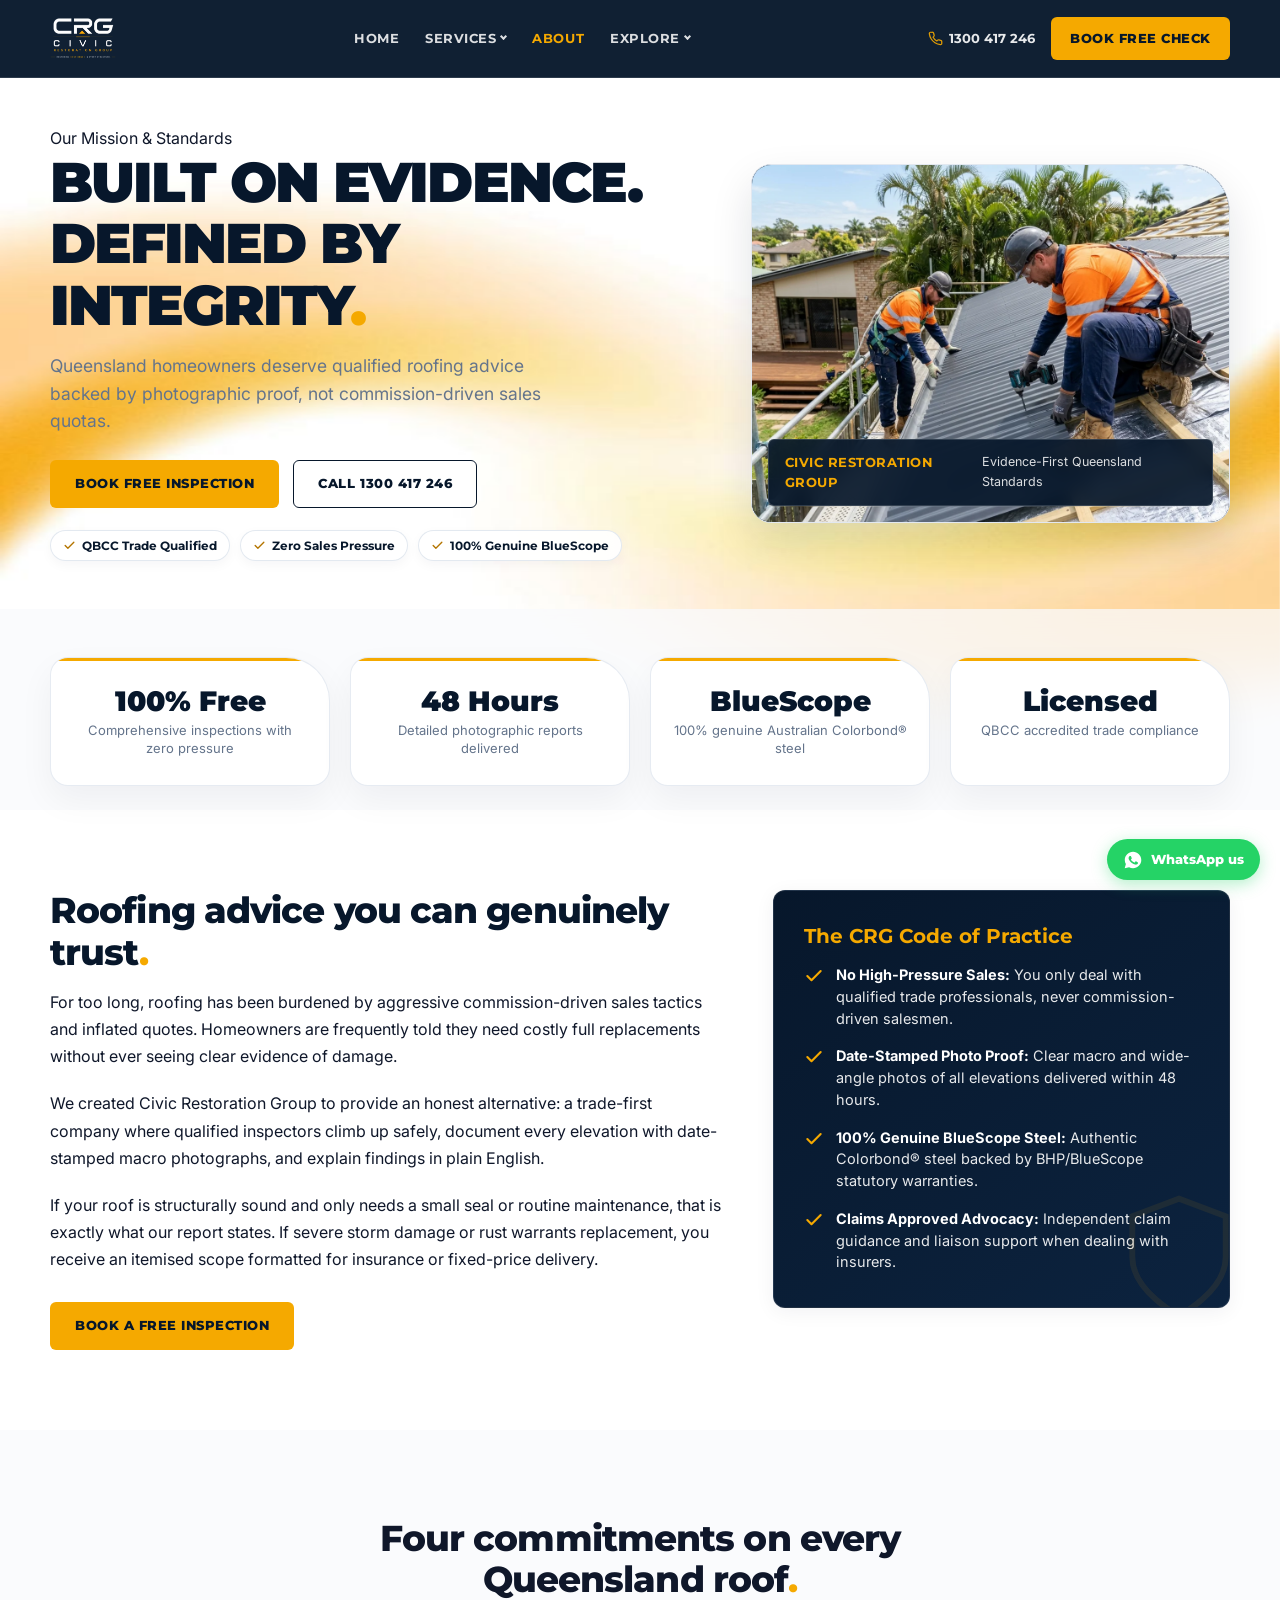
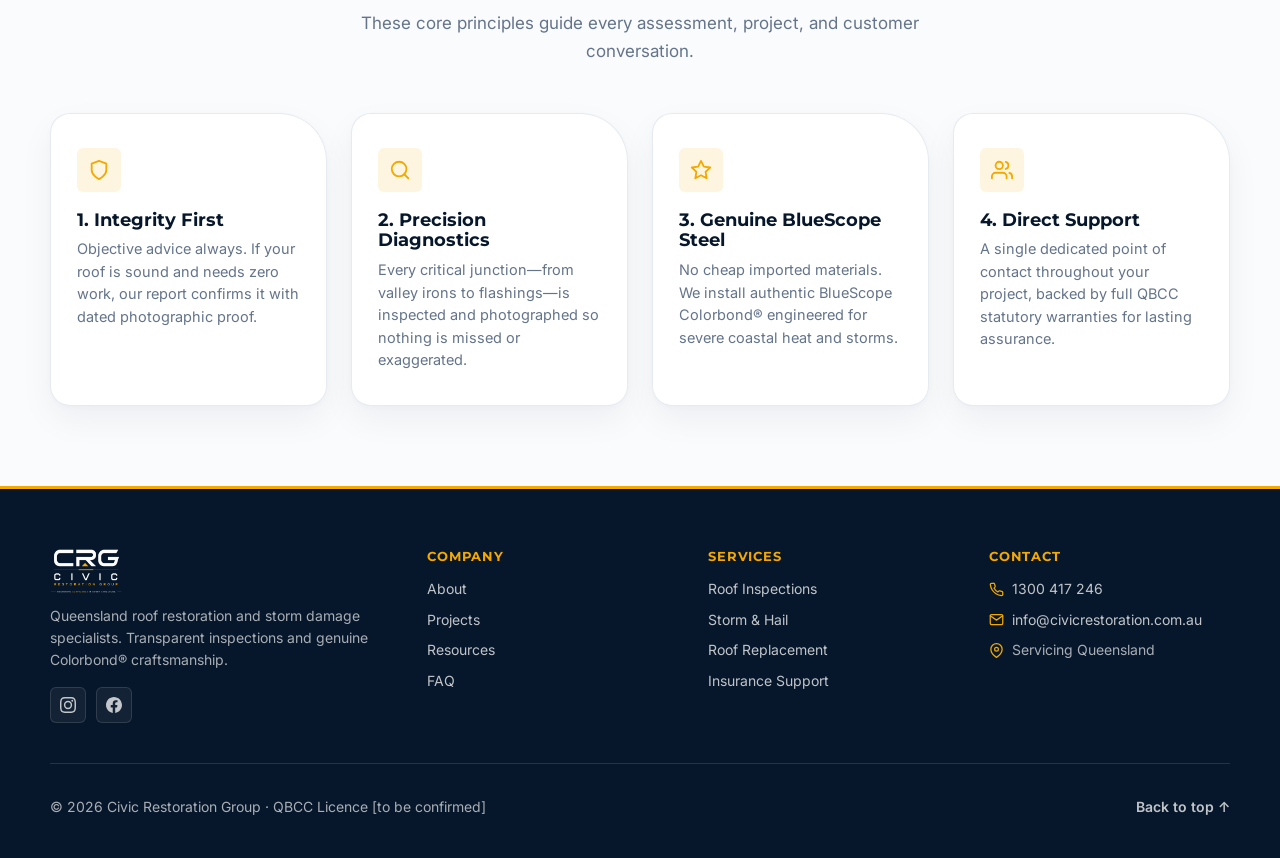
==== commit 4305eff2: "bg updated again" ====
--- a/about.html
+++ b/about.html
@@ -17,7 +17,7 @@
   <link rel="preconnect" href="https://fonts.gstatic.com" crossorigin>
   <link rel="stylesheet" href="https://fonts.googleapis.com/css2?family=Inter:wght@400;500;600;700&family=Montserrat:wght@700;800;900&display=swap" media="print" onload="this.media='all'">
   <noscript><link rel="stylesheet" href="https://fonts.googleapis.com/css2?family=Inter:wght@400;500;600;700&family=Montserrat:wght@700;800;900&display=swap"></noscript>
-  <link rel="stylesheet" href="css/style.css?v=30">
+  <link rel="stylesheet" href="css/style.css?v=31">
 </head>
 <body id="top">
   <!-- Top Navigation Header -->
@@ -63,11 +63,33 @@
   </header>
 
   <main>
-    <!-- Clean Creative Page Head (No Banner Container) -->
-    <section class="page-head">
-      <div class="container page-head-inner">
-        <h1>Built on Evidence. Defined by Integrity<span class="dot">.</span></h1>
-        <p>Queensland homeowners deserve qualified roofing advice backed by photographic proof, not sales quotas.</p>
+    <!-- Cohesive Subpage Hero -->
+    <section class="hero subhero">
+      <div class="container hero-inner">
+        <div class="hero-copy">
+          <span class="hero-badge">Our Mission &amp; Standards</span>
+          <h1>Built on Evidence. Defined by Integrity<span class="dot">.</span></h1>
+          <p class="lead">Queensland homeowners deserve qualified roofing advice backed by photographic proof, not commission-driven sales quotas.</p>
+          
+          <div class="hero-actions">
+            <a class="btn btn-amber" href="contact.html" data-inspection-dialog>Book Free Inspection</a>
+            <a class="btn btn-outline" href="tel:1300417246">Call 1300 417 246</a>
+          </div>
+
+          <div class="hero-pills">
+            <span class="hero-pill"><svg viewBox="0 0 24 24" fill="none" stroke="currentColor" stroke-width="2.5" stroke-linecap="round" stroke-linejoin="round" aria-hidden="true"><polyline points="20 6 9 17 4 12"></polyline></svg> QBCC Trade Qualified</span>
+            <span class="hero-pill"><svg viewBox="0 0 24 24" fill="none" stroke="currentColor" stroke-width="2.5" stroke-linecap="round" stroke-linejoin="round" aria-hidden="true"><polyline points="20 6 9 17 4 12"></polyline></svg> Zero Sales Pressure</span>
+            <span class="hero-pill"><svg viewBox="0 0 24 24" fill="none" stroke="currentColor" stroke-width="2.5" stroke-linecap="round" stroke-linejoin="round" aria-hidden="true"><polyline points="20 6 9 17 4 12"></polyline></svg> 100% Genuine BlueScope</span>
+          </div>
+        </div>
+
+        <div class="hero-card">
+          <img src="assets/images/about-team.webp" alt="Civic Restoration Group licensed roofing team" fetchpriority="high">
+          <div class="hero-card-badge">
+            <b>Civic Restoration Group</b>
+            <span>Evidence-First Queensland Standards</span>
+          </div>
+        </div>
       </div>
     </section>
 
@@ -240,6 +262,6 @@
     </div>
   </footer>
 
-  <script type="module" src="js/main.js?v=30"></script>
+  <script type="module" src="js/main.js?v=31"></script>
 </body>
 </html>
--- a/css/style.css
+++ b/css/style.css
@@ -59,11 +59,27 @@
   line-height: 1.6;
   color: var(--ink);
   background-color: #ffffff;
+  -webkit-font-smoothing: antialiased;
+  position: relative;
+  min-height: 100vh;
+}
+
+/* Ambient Screen-Fitting Golden Wave Canvas */
+body::before {
+  content: "";
+  position: fixed;
+  top: 0;
+  left: 0;
+  right: 0;
+  bottom: 0;
+  width: 100vw;
+  height: 100vh;
+  z-index: -1;
+  pointer-events: none;
   background-image: url('../assets/images/bg-wave.jpg');
   background-repeat: no-repeat;
-  background-position: top center;
-  background-size: 1400px auto;
-  -webkit-font-smoothing: antialiased;
+  background-position: center center;
+  background-size: 100% 100%;
 }
 
 img {
@@ -505,6 +521,61 @@
   flex-wrap: wrap;
 }
 
+.hero-pills {
+  display: flex;
+  align-items: center;
+  gap: 10px;
+  flex-wrap: wrap;
+  margin-top: 22px;
+}
+
+.hero-pill {
+  display: inline-flex;
+  align-items: center;
+  gap: 6px;
+  padding: 5px 12px;
+  background: rgba(255, 255, 255, 0.9);
+  border: 1px solid rgba(226, 232, 240, 0.95);
+  border-radius: var(--radius-pill);
+  font-family: var(--font-heading);
+  font-size: 12px;
+  font-weight: 700;
+  color: var(--navy);
+  box-shadow: 0 4px 12px rgba(7, 23, 43, 0.04);
+  backdrop-filter: blur(8px);
+  -webkit-backdrop-filter: blur(8px);
+}
+
+.hero-pill svg {
+  width: 13px;
+  height: 13px;
+  color: var(--amber-deep);
+}
+
+.subhero {
+  padding: 48px 0 48px;
+  border-bottom: none;
+}
+
+.service-spec-grid-4 {
+  display: grid;
+  grid-template-columns: repeat(4, 1fr);
+  gap: 22px;
+  margin-bottom: 32px;
+}
+
+@media (max-width: 1024px) {
+  .service-spec-grid-4 {
+    grid-template-columns: repeat(2, 1fr);
+  }
+}
+
+@media (max-width: 600px) {
+  .service-spec-grid-4 {
+    grid-template-columns: 1fr;
+  }
+}
+
 .hero-card {
   position: relative;
   border-radius: 20px 48px 20px 20px;
@@ -553,9 +624,8 @@
 
 /* Page Head for Subpages (New Centered Editorial Layout, No Vertical Line) */
 .page-head {
-  padding: 64px 0 48px;
+  padding: 56px 0 40px;
   background: transparent;
-  border-bottom: 1px solid var(--line);
   position: relative;
   text-align: center;
 }
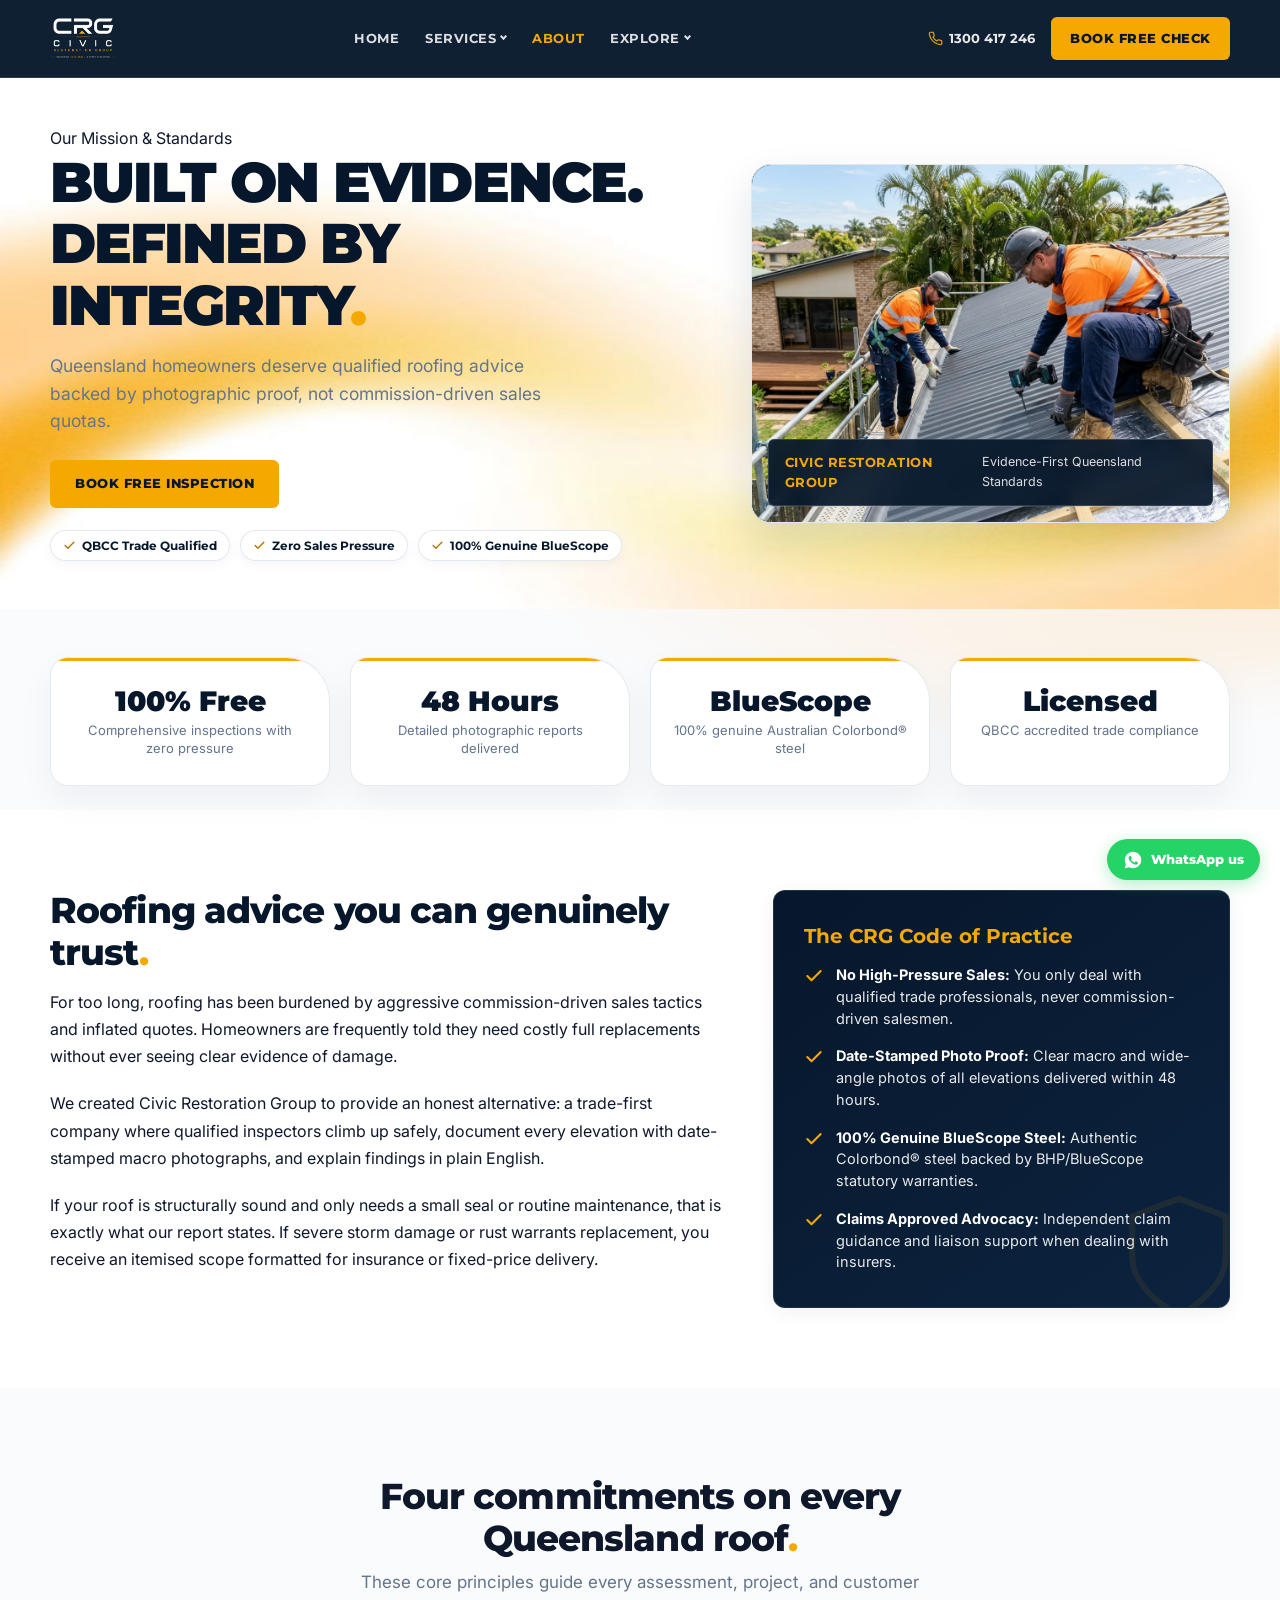
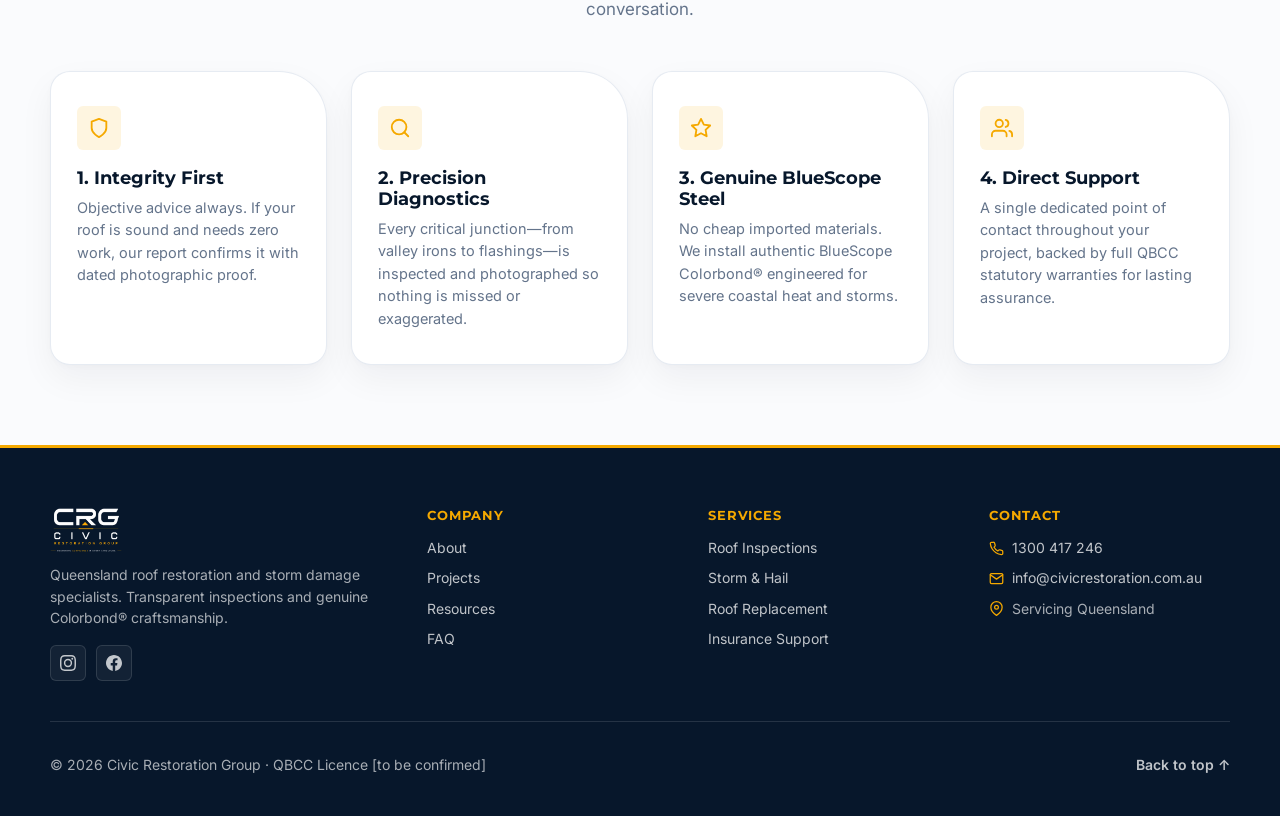
==== commit bd6dcbaf: "pages changed" ====
--- a/about.html
+++ b/about.html
@@ -17,7 +17,7 @@
   <link rel="preconnect" href="https://fonts.gstatic.com" crossorigin>
   <link rel="stylesheet" href="https://fonts.googleapis.com/css2?family=Inter:wght@400;500;600;700&family=Montserrat:wght@700;800;900&display=swap" media="print" onload="this.media='all'">
   <noscript><link rel="stylesheet" href="https://fonts.googleapis.com/css2?family=Inter:wght@400;500;600;700&family=Montserrat:wght@700;800;900&display=swap"></noscript>
-  <link rel="stylesheet" href="css/style.css?v=31">
+  <link rel="stylesheet" href="css/style.css?v=32">
 </head>
 <body id="top">
   <!-- Top Navigation Header -->
@@ -73,7 +73,6 @@
           
           <div class="hero-actions">
             <a class="btn btn-amber" href="contact.html" data-inspection-dialog>Book Free Inspection</a>
-            <a class="btn btn-outline" href="tel:1300417246">Call 1300 417 246</a>
           </div>
 
           <div class="hero-pills">
@@ -125,9 +124,6 @@
           <p>For too long, roofing has been burdened by aggressive commission-driven sales tactics and inflated quotes. Homeowners are frequently told they need costly full replacements without ever seeing clear evidence of damage.</p>
           <p>We created Civic Restoration Group to provide an honest alternative: a trade-first company where qualified inspectors climb up safely, document every elevation with date-stamped macro photographs, and explain findings in plain English.</p>
           <p>If your roof is structurally sound and only needs a small seal or routine maintenance, that is exactly what our report states. If severe storm damage or rust warrants replacement, you receive an itemised scope formatted for insurance or fixed-price delivery.</p>
-          <div style="margin-top: 28px;">
-            <a class="btn btn-amber" href="contact.html" data-inspection-dialog>Book a Free Inspection</a>
-          </div>
         </div>
 
         <div class="about-highlight-box">
@@ -262,6 +258,6 @@
     </div>
   </footer>
 
-  <script type="module" src="js/main.js?v=31"></script>
+  <script type="module" src="js/main.js?v=32"></script>
 </body>
 </html>
--- a/css/style.css
+++ b/css/style.css
@@ -1483,32 +1483,50 @@
   margin: 0;
 }
 
-/* Service Guarantee Callout Box */
+/* Service Guarantee Callout Box (Reassurance Focus) */
 .service-guarantee-box {
   background: var(--navy);
   border-radius: 22px;
-  padding: 38px 42px;
+  padding: 30px 36px;
   color: #ffffff;
   display: flex;
-  justify-content: space-between;
   align-items: center;
-  gap: 32px;
-  margin-top: 48px;
+  gap: 24px;
+  margin-top: 40px;
   border: 1px solid rgba(255, 255, 255, 0.1);
-  box-shadow: 0 18px 40px rgba(7, 23, 43, 0.15);
+  box-shadow: 0 16px 36px rgba(7, 23, 43, 0.12);
+}
+
+.service-guarantee-icon {
+  width: 52px;
+  height: 52px;
+  border-radius: 14px;
+  background: rgba(245, 169, 0, 0.16);
+  color: var(--amber);
+  display: grid;
+  place-items: center;
+  flex-shrink: 0;
+}
+
+.service-guarantee-icon svg {
+  width: 26px;
+  height: 26px;
+}
+
+.service-guarantee-copy {
+  flex: 1;
 }
 
 .service-guarantee-copy h3 {
-  font-size: 22px;
+  font-size: 20px;
   color: #ffffff;
-  margin: 0 0 8px;
+  margin: 0 0 6px;
 }
 
 .service-guarantee-copy p {
   font-size: 15px;
   color: rgba(255, 255, 255, 0.85);
   margin: 0;
-  max-width: 620px;
   line-height: 1.55;
 }
 
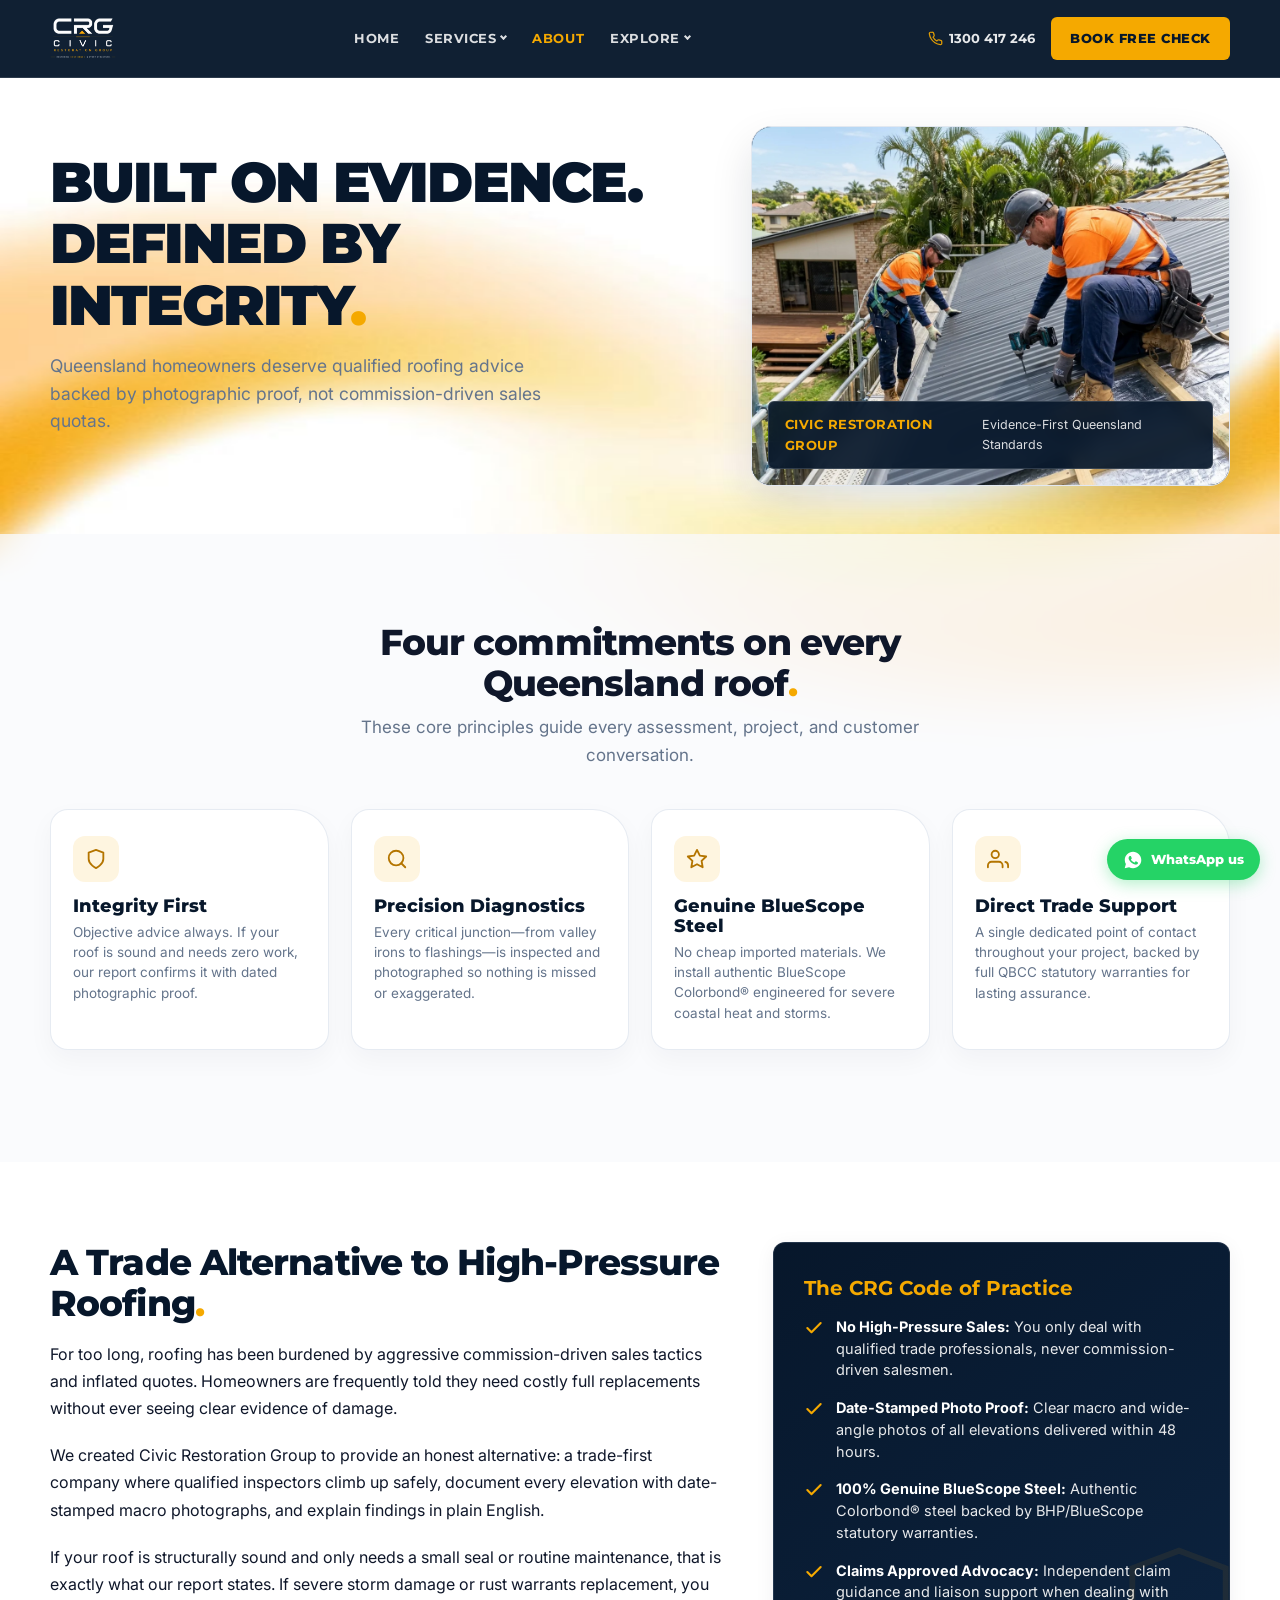
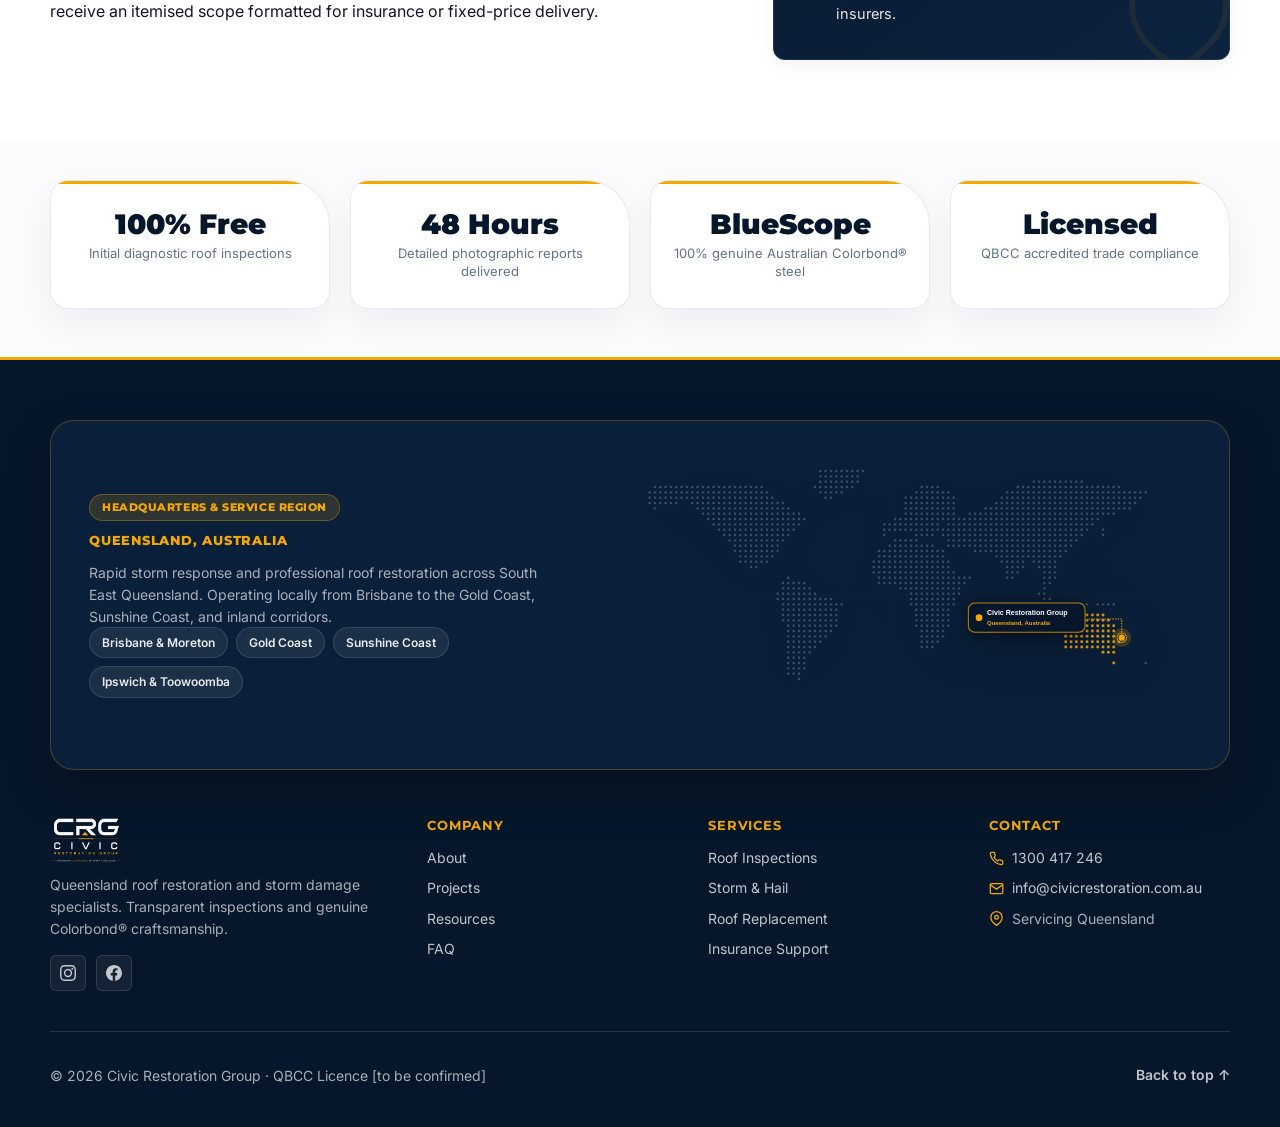
==== commit f2391f07: "changes" ====
--- a/about.html
+++ b/about.html
@@ -17,7 +17,7 @@
   <link rel="preconnect" href="https://fonts.gstatic.com" crossorigin>
   <link rel="stylesheet" href="https://fonts.googleapis.com/css2?family=Inter:wght@400;500;600;700&family=Montserrat:wght@700;800;900&display=swap" media="print" onload="this.media='all'">
   <noscript><link rel="stylesheet" href="https://fonts.googleapis.com/css2?family=Inter:wght@400;500;600;700&family=Montserrat:wght@700;800;900&display=swap"></noscript>
-  <link rel="stylesheet" href="css/style.css?v=32">
+  <link rel="stylesheet" href="css/style.css?v=33">
 </head>
 <body id="top">
   <!-- Top Navigation Header -->
@@ -63,27 +63,16 @@
   </header>
 
   <main>
-    <!-- Cohesive Subpage Hero -->
+    <!-- Cohesive Subpage Hero (Zero CTAs, Brand Authority Focus) -->
     <section class="hero subhero">
       <div class="container hero-inner">
         <div class="hero-copy">
-          <span class="hero-badge">Our Mission &amp; Standards</span>
           <h1>Built on Evidence. Defined by Integrity<span class="dot">.</span></h1>
           <p class="lead">Queensland homeowners deserve qualified roofing advice backed by photographic proof, not commission-driven sales quotas.</p>
-          
-          <div class="hero-actions">
-            <a class="btn btn-amber" href="contact.html" data-inspection-dialog>Book Free Inspection</a>
-          </div>
-
-          <div class="hero-pills">
-            <span class="hero-pill"><svg viewBox="0 0 24 24" fill="none" stroke="currentColor" stroke-width="2.5" stroke-linecap="round" stroke-linejoin="round" aria-hidden="true"><polyline points="20 6 9 17 4 12"></polyline></svg> QBCC Trade Qualified</span>
-            <span class="hero-pill"><svg viewBox="0 0 24 24" fill="none" stroke="currentColor" stroke-width="2.5" stroke-linecap="round" stroke-linejoin="round" aria-hidden="true"><polyline points="20 6 9 17 4 12"></polyline></svg> Zero Sales Pressure</span>
-            <span class="hero-pill"><svg viewBox="0 0 24 24" fill="none" stroke="currentColor" stroke-width="2.5" stroke-linecap="round" stroke-linejoin="round" aria-hidden="true"><polyline points="20 6 9 17 4 12"></polyline></svg> 100% Genuine BlueScope</span>
-          </div>
         </div>
 
         <div class="hero-card">
-          <img src="assets/images/about-team.webp" alt="Civic Restoration Group licensed roofing team" fetchpriority="high">
+          <img src="assets/images/about-team.webp" alt="Civic Restoration Group licensed roofing team on residential Queensland home" fetchpriority="high">
           <div class="hero-card-badge">
             <b>Civic Restoration Group</b>
             <span>Evidence-First Queensland Standards</span>
@@ -92,25 +81,45 @@
       </div>
     </section>
 
-    <!-- Key Metrics Strip -->
-    <section class="section section-soft" style="padding: 48px 0 24px;">
+    <!-- Four Core Pillars (Reference Image 4-Card Style) -->
+    <section class="section section-soft">
       <div class="container">
-        <div class="about-stats">
-          <div class="stat-card">
-            <span class="stat-value">100% Free</span>
-            <span class="stat-label">Comprehensive inspections with zero pressure</span>
-          </div>
-          <div class="stat-card">
-            <span class="stat-value">48 Hours</span>
-            <span class="stat-label">Detailed photographic reports delivered</span>
-          </div>
-          <div class="stat-card">
-            <span class="stat-value">BlueScope</span>
-            <span class="stat-label">100% genuine Australian Colorbond® steel</span>
-          </div>
-          <div class="stat-card">
-            <span class="stat-value">Licensed</span>
-            <span class="stat-label">QBCC accredited trade compliance</span>
+        <div class="section-head" style="text-align:center; margin:0 auto 40px;">
+          <h2>Four commitments on every Queensland roof<span class="dot">.</span></h2>
+          <p>These core principles guide every assessment, project, and customer conversation.</p>
+        </div>
+
+        <div class="service-spec-grid-4">
+          <div class="service-spec-card">
+            <div class="service-spec-icon">
+              <svg viewBox="0 0 24 24" fill="none" stroke="currentColor" stroke-width="2" stroke-linecap="round" stroke-linejoin="round" aria-hidden="true"><path d="M12 22s8-4 8-10V5l-8-3-8 3v7c0 6 8 10 8 10z"></path></svg>
+            </div>
+            <h3>Integrity First</h3>
+            <p>Objective advice always. If your roof is sound and needs zero work, our report confirms it with dated photographic proof.</p>
+          </div>
+
+          <div class="service-spec-card">
+            <div class="service-spec-icon">
+              <svg viewBox="0 0 24 24" fill="none" stroke="currentColor" stroke-width="2" stroke-linecap="round" stroke-linejoin="round" aria-hidden="true"><circle cx="11" cy="11" r="8"></circle><line x1="21" y1="21" x2="16.65" y2="16.65"></line></svg>
+            </div>
+            <h3>Precision Diagnostics</h3>
+            <p>Every critical junction—from valley irons to flashings—is inspected and photographed so nothing is missed or exaggerated.</p>
+          </div>
+
+          <div class="service-spec-card">
+            <div class="service-spec-icon">
+              <svg viewBox="0 0 24 24" fill="none" stroke="currentColor" stroke-width="2" stroke-linecap="round" stroke-linejoin="round" aria-hidden="true"><polygon points="12 2 15.09 8.26 22 9.27 17 14.14 18.18 21.02 12 17.77 5.82 21.02 7 14.14 2 9.27 8.91 8.26 12 2"></polygon></svg>
+            </div>
+            <h3>Genuine BlueScope Steel</h3>
+            <p>No cheap imported materials. We install authentic BlueScope Colorbond® engineered for severe coastal heat and storms.</p>
+          </div>
+
+          <div class="service-spec-card">
+            <div class="service-spec-icon">
+              <svg viewBox="0 0 24 24" fill="none" stroke="currentColor" stroke-width="2" stroke-linecap="round" stroke-linejoin="round" aria-hidden="true"><path d="M17 21v-2a4 4 0 0 0-4-4H5a4 4 0 0 0-4 4v2"></path><circle cx="9" cy="7" r="4"></circle><path d="M23 21v-2a4 4 0 0 0-3-3.87"></path></svg>
+            </div>
+            <h3>Direct Trade Support</h3>
+            <p>A single dedicated point of contact throughout your project, backed by full QBCC statutory warranties for lasting assurance.</p>
           </div>
         </div>
       </div>
@@ -120,7 +129,7 @@
     <section class="section">
       <div class="container about-grid">
         <div class="about-story">
-          <h2>Roofing advice you can genuinely trust<span class="dot">.</span></h2>
+          <h2>A Trade Alternative to High-Pressure Roofing<span class="dot">.</span></h2>
           <p>For too long, roofing has been burdened by aggressive commission-driven sales tactics and inflated quotes. Homeowners are frequently told they need costly full replacements without ever seeing clear evidence of damage.</p>
           <p>We created Civic Restoration Group to provide an honest alternative: a trade-first company where qualified inspectors climb up safely, document every elevation with date-stamped macro photographs, and explain findings in plain English.</p>
           <p>If your roof is structurally sound and only needs a small seal or routine maintenance, that is exactly what our report states. If severe storm damage or rust warrants replacement, you receive an itemised scope formatted for insurance or fixed-price delivery.</p>
@@ -162,45 +171,25 @@
       </div>
     </section>
 
-    <!-- Core Values -->
-    <section class="section section-soft">
+    <!-- Key Metrics Strip -->
+    <section class="section section-soft" style="padding: 40px 0 48px;">
       <div class="container">
-        <div class="section-head" style="text-align:center; margin:0 auto 48px;">
-          <h2>Four commitments on every Queensland roof<span class="dot">.</span></h2>
-          <p>These core principles guide every assessment, project, and customer conversation.</p>
-        </div>
-
-        <div class="feature-grid">
-          <div class="feature-card">
-            <div class="feature-icon">
-              <svg viewBox="0 0 24 24" fill="none" stroke="currentColor" stroke-width="2" stroke-linecap="round" stroke-linejoin="round" aria-hidden="true"><path d="M12 22s8-4 8-10V5l-8-3-8 3v7c0 6 8 10 8 10z"></path></svg>
-            </div>
-            <h3>1. Integrity First</h3>
-            <p>Objective advice always. If your roof is sound and needs zero work, our report confirms it with dated photographic proof.</p>
-          </div>
-
-          <div class="feature-card">
-            <div class="feature-icon">
-              <svg viewBox="0 0 24 24" fill="none" stroke="currentColor" stroke-width="2" stroke-linecap="round" stroke-linejoin="round" aria-hidden="true"><circle cx="11" cy="11" r="8"></circle><line x1="21" y1="21" x2="16.65" y2="16.65"></line></svg>
-            </div>
-            <h3>2. Precision Diagnostics</h3>
-            <p>Every critical junction—from valley irons to flashings—is inspected and photographed so nothing is missed or exaggerated.</p>
-          </div>
-
-          <div class="feature-card">
-            <div class="feature-icon">
-              <svg viewBox="0 0 24 24" fill="none" stroke="currentColor" stroke-width="2" stroke-linecap="round" stroke-linejoin="round" aria-hidden="true"><polygon points="12 2 15.09 8.26 22 9.27 17 14.14 18.18 21.02 12 17.77 5.82 21.02 7 14.14 2 9.27 8.91 8.26 12 2"></polygon></svg>
-            </div>
-            <h3>3. Genuine BlueScope Steel</h3>
-            <p>No cheap imported materials. We install authentic BlueScope Colorbond® engineered for severe coastal heat and storms.</p>
-          </div>
-
-          <div class="feature-card">
-            <div class="feature-icon">
-              <svg viewBox="0 0 24 24" fill="none" stroke="currentColor" stroke-width="2" stroke-linecap="round" stroke-linejoin="round" aria-hidden="true"><path d="M17 21v-2a4 4 0 0 0-4-4H5a4 4 0 0 0-4 4v2"></path><circle cx="9" cy="7" r="4"></circle><path d="M23 21v-2a4 4 0 0 0-3-3.87"></path><path d="M16 3.13a4 4 0 0 1 0 7.75"></path></svg>
-            </div>
-            <h3>4. Direct Support</h3>
-            <p>A single dedicated point of contact throughout your project, backed by full QBCC statutory warranties for lasting assurance.</p>
+        <div class="about-stats">
+          <div class="stat-card">
+            <span class="stat-value">100% Free</span>
+            <span class="stat-label">Initial diagnostic roof inspections</span>
+          </div>
+          <div class="stat-card">
+            <span class="stat-value">48 Hours</span>
+            <span class="stat-label">Detailed photographic reports delivered</span>
+          </div>
+          <div class="stat-card">
+            <span class="stat-value">BlueScope</span>
+            <span class="stat-label">100% genuine Australian Colorbond® steel</span>
+          </div>
+          <div class="stat-card">
+            <span class="stat-value">Licensed</span>
+            <span class="stat-label">QBCC accredited trade compliance</span>
           </div>
         </div>
       </div>
@@ -209,6 +198,25 @@
 
   <!-- Clean Footer -->
   <footer class="footer">
+    <div class="container footer-map-strip">
+      <div class="footer-map-card">
+        <div class="footer-map-info">
+          <span class="footer-map-badge">Headquarters &amp; Service Region</span>
+          <h3>Queensland, Australia</h3>
+          <p>Rapid storm response and professional roof restoration across South East Queensland. Operating locally from Brisbane to the Gold Coast, Sunshine Coast, and inland corridors.</p>
+          <div class="footer-region-tags">
+            <span>Brisbane &amp; Moreton</span>
+            <span>Gold Coast</span>
+            <span>Sunshine Coast</span>
+            <span>Ipswich &amp; Toowoomba</span>
+          </div>
+        </div>
+        <div class="footer-map-visual">
+          <img src="assets/images/world-map-dots.svg" alt="Civic Restoration Group Queensland location map" loading="lazy" width="800" height="420">
+        </div>
+      </div>
+    </div>
+
     <div class="container footer-grid">
       <div class="footer-brand">
         <img class="footer-logo" src="assets/logos/crg-logo-transparent.png" alt="CRG logo" loading="lazy">
@@ -258,6 +266,6 @@
     </div>
   </footer>
 
-  <script type="module" src="js/main.js?v=32"></script>
+  <script type="module" src="js/main.js?v=33"></script>
 </body>
 </html>
--- a/css/style.css
+++ b/css/style.css
@@ -2036,6 +2036,95 @@
   border-top: 3px solid var(--amber);
 }
 
+/* Footer World Map Showcase */
+.footer-map-strip {
+  margin-bottom: 48px;
+}
+
+.footer-map-card {
+  background: rgba(12, 35, 63, 0.75);
+  border: 1px solid rgba(245, 169, 0, 0.25);
+  border-radius: 24px;
+  padding: 34px 38px;
+  display: grid;
+  grid-template-columns: 1fr 1.25fr;
+  gap: 36px;
+  align-items: center;
+  box-shadow: 0 20px 48px rgba(0, 0, 0, 0.25);
+  backdrop-filter: blur(12px);
+  -webkit-backdrop-filter: blur(12px);
+}
+
+.footer-map-badge {
+  display: inline-block;
+  padding: 4px 12px;
+  background: rgba(245, 169, 0, 0.15);
+  color: var(--amber);
+  border: 1px solid rgba(245, 169, 0, 0.3);
+  border-radius: var(--radius-pill);
+  font-family: var(--font-heading);
+  font-size: 11px;
+  font-weight: 800;
+  text-transform: uppercase;
+  letter-spacing: 0.05em;
+  margin-bottom: 12px;
+}
+
+.footer-map-info h3 {
+  font-size: 22px;
+  font-weight: 800;
+  color: #ffffff;
+  margin: 0 0 10px;
+}
+
+.footer-map-info p {
+  font-size: 14.5px;
+  color: rgba(255, 255, 255, 0.8);
+  line-height: 1.55;
+  margin: 0 0 18px;
+}
+
+.footer-region-tags {
+  display: flex;
+  flex-wrap: wrap;
+  gap: 8px;
+}
+
+.footer-region-tags span {
+  display: inline-flex;
+  align-items: center;
+  padding: 5px 12px;
+  background: rgba(255, 255, 255, 0.07);
+  border: 1px solid rgba(255, 255, 255, 0.12);
+  border-radius: var(--radius-pill);
+  font-size: 12px;
+  color: rgba(255, 255, 255, 0.9);
+  font-weight: 600;
+}
+
+.footer-map-visual {
+  width: 100%;
+  display: flex;
+  justify-content: center;
+  align-items: center;
+}
+
+.footer-map-visual img {
+  width: 100%;
+  height: auto;
+  max-height: 280px;
+  object-fit: contain;
+  filter: drop-shadow(0 8px 24px rgba(0, 0, 0, 0.35));
+}
+
+@media (max-width: 900px) {
+  .footer-map-card {
+    grid-template-columns: 1fr;
+    padding: 24px 20px;
+    gap: 24px;
+  }
+}
+
 .footer-grid {
   display: grid;
   grid-template-columns: 1.4fr 1fr 1fr 1fr;
